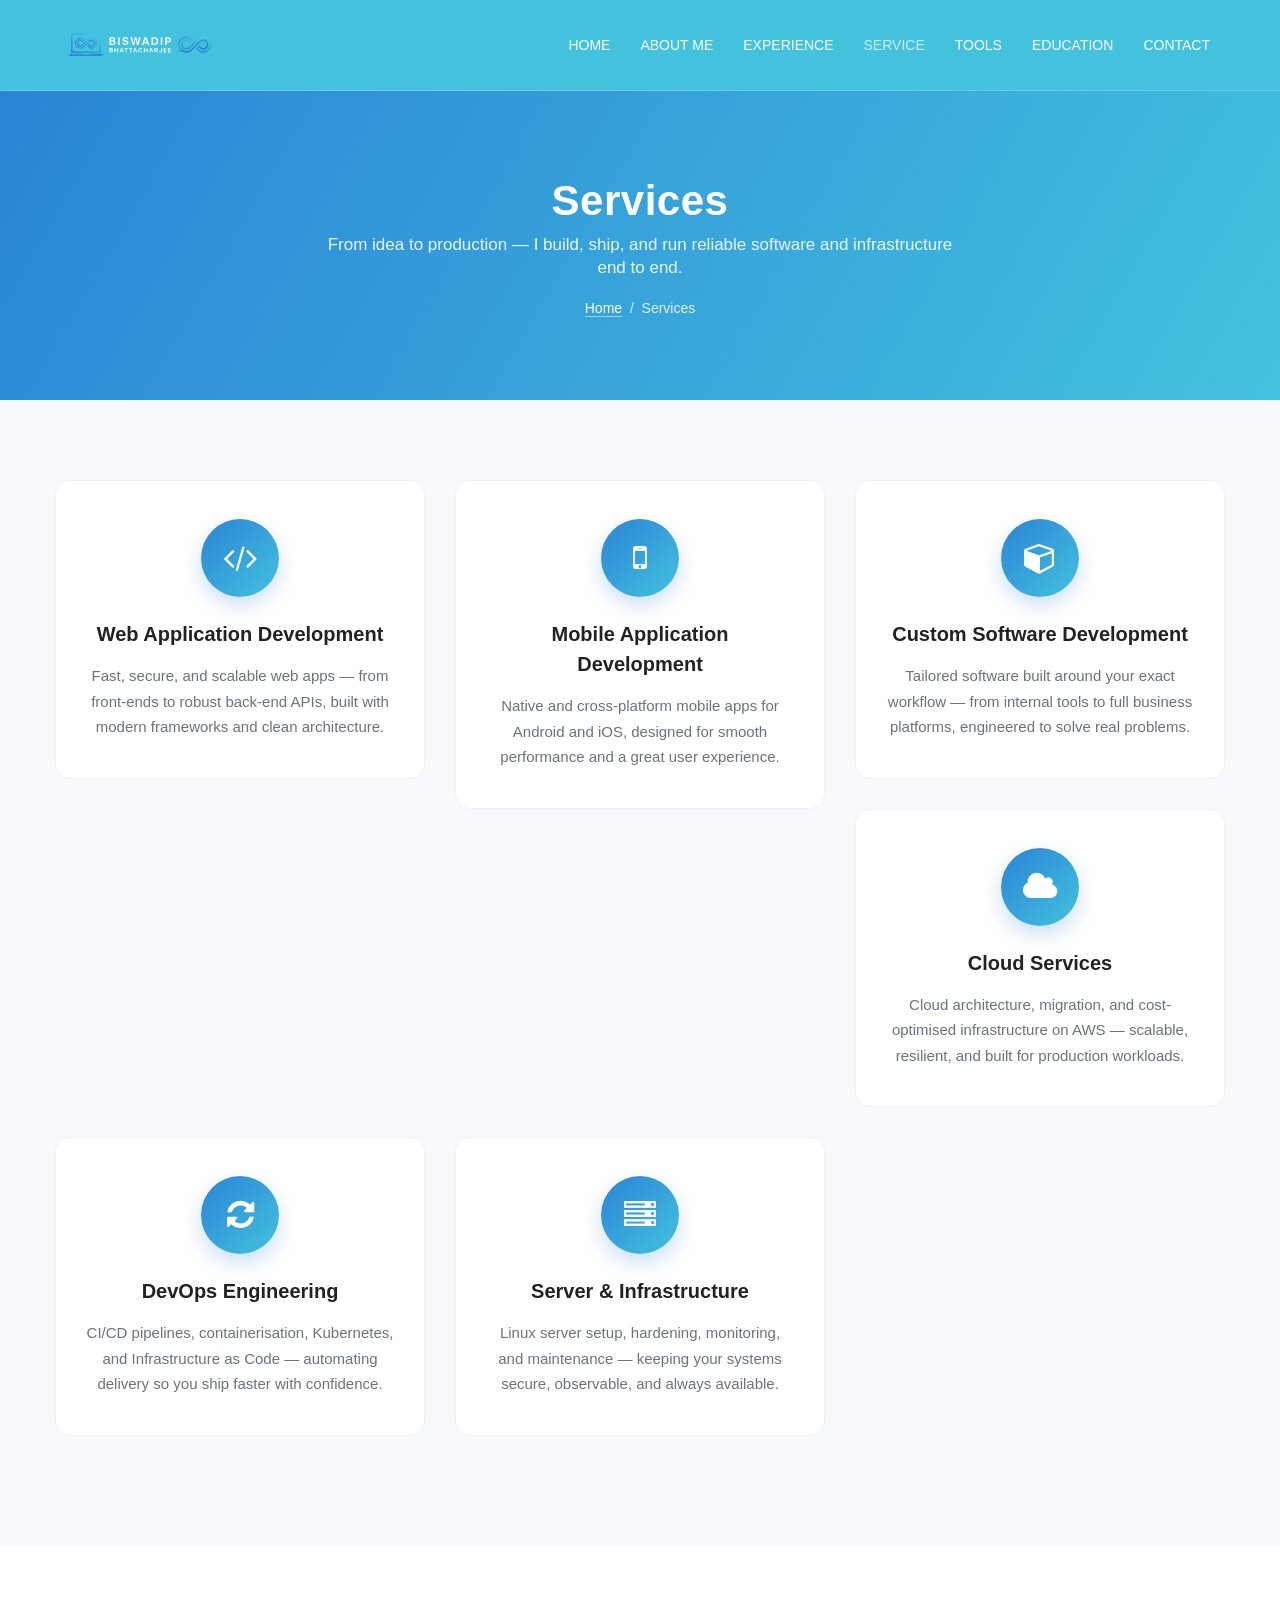
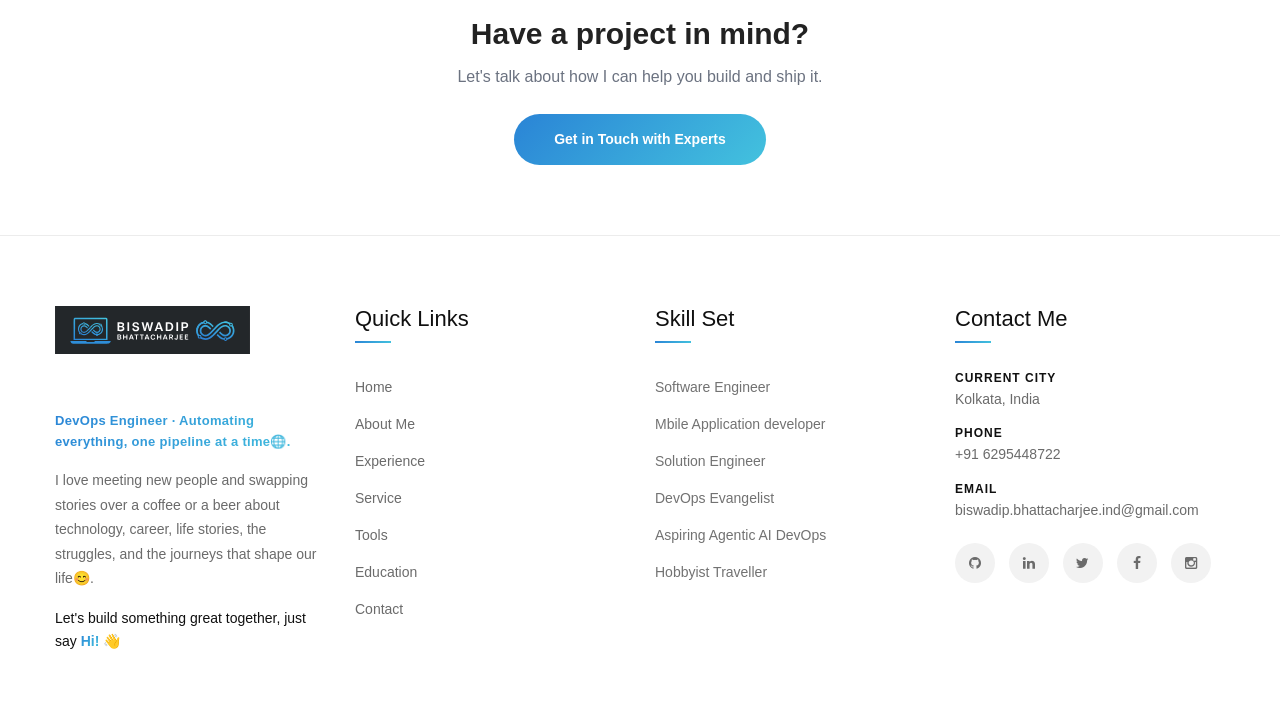
==== frontend/services.html @ aceb3fd9 "Restructure into monorepo: move site into frontend/" ====
<!DOCTYPE html>
<html lang="en">

<head>
    <meta charset="utf-8">
    <meta http-equiv="X-UA-Compatible" content="IE=edge">
    <title>Services | Biswadip Bhattacharjee — DevOps Engineer</title>
    <meta name="keywords" content="Web Development, Mobile App Development, Custom Software, Cloud Services, DevOps, Server Management" />
    <meta name="description" content="Services by Biswadip Bhattacharjee — web & mobile application development, custom software, cloud, DevOps, and server-related services.">
    <meta name="author" content="Biswadip Bhattacharjee">

    <!-- Mobile view -->
    <meta name="viewport" content="width=device-width, initial-scale=1.0">

    <!-- Favicon -->
    <link rel="icon" type="image/png" href="images/favicon/favicon-32x32.png">

    <link rel="stylesheet" type="text/css" href="js/bootstrap/bootstrap.min.css">

    <!-- Template's stylesheets -->
    <link rel="stylesheet" href="js/megamenu/stylesheets/screen.css">
    <link rel="stylesheet" href="js/megamenu/stylesheets/onepage.css">
    <link rel="stylesheet" href="css/theme-default.css" type="text/css">
    <link rel="stylesheet" href="js/loaders/stylesheets/screen.css">
    <link rel="stylesheet" href="css/corporate.css" type="text/css">
    <link rel="stylesheet" href="fonts/font-awesome/css/font-awesome.min.css" type="text/css">
    <link rel="stylesheet" type="text/css" href="fonts/Simple-Line-Icons-Webfont/simple-line-icons.css" media="screen" />
    <link rel="stylesheet" href="fonts/et-line-font/et-line-font.css">
    <link href="js/owl-carousel/owl.carousel.css" rel="stylesheet">
    <link href="js/owl-carousel/owl.theme.css" rel="stylesheet">
    <link href="js/animations/css/animations.min.css" rel="stylesheet" type="text/css" media="all" />
    <!-- Template's stylesheets END -->

    <!-- Style Customizer's stylesheets -->
    <link rel="stylesheet/less" type="text/css" href="less/skin.less">

    <!-- Services page styles -->
    <style>
        .bb-svc-hero {
            background: linear-gradient(120deg, #2A84D6 0%, #43C2DE 100%);
            padding: 90px 0 80px;
            text-align: center;
            color: #fff;
        }
        .bb-svc-hero h1 {
            color: #fff;
            font-weight: 700;
            margin: 0 0 12px;
            font-size: 42px;
            letter-spacing: .5px;
        }
        .bb-svc-hero p {
            color: rgba(255, 255, 255, .9);
            font-size: 17px;
            max-width: 640px;
            margin: 0 auto;
        }
        .bb-svc-breadcrumb {
            margin-top: 18px;
            font-size: 14px;
            color: rgba(255, 255, 255, .85);
        }
        .bb-svc-breadcrumb a {
            color: #fff;
            text-decoration: none;
            border-bottom: 1px solid rgba(255, 255, 255, .5);
        }
        .bb-svc-breadcrumb a:hover { border-bottom-color: #fff; }

        .bb-svc-section { padding: 80px 0; background: #f7f9fc; }

        .bb-svc-card {
            background: #fff;
            border: 1px solid #eef1f6;
            border-radius: 14px;
            padding: 38px 30px;
            height: 100%;
            text-align: center;
            transition: transform .28s ease, box-shadow .28s ease;
            margin-bottom: 30px;
        }
        .bb-svc-card:hover {
            transform: translateY(-8px);
            box-shadow: 0 18px 40px rgba(42, 132, 214, .15);
            border-color: transparent;
        }
        .bb-svc-icon {
            width: 78px;
            height: 78px;
            line-height: 78px;
            margin: 0 auto 22px;
            border-radius: 50%;
            background: linear-gradient(135deg, #2A84D6 0%, #43C2DE 100%);
            color: #fff;
            font-size: 32px;
            box-shadow: 0 8px 20px rgba(42, 132, 214, .25);
        }
        .bb-svc-card h3 {
            font-size: 20px;
            font-weight: 600;
            margin: 0 0 14px;
            color: #222;
        }
        .bb-svc-card p {
            font-size: 15px;
            line-height: 1.7;
            color: #6b7280;
            margin: 0;
        }

        .bb-svc-cta {
            text-align: center;
            padding: 70px 20px;
            background: #fff;
        }
        .bb-svc-cta h2 {
            font-weight: 700;
            font-size: 30px;
            margin: 0 0 14px;
            color: #222;
        }
        .bb-svc-cta p {
            color: #6b7280;
            font-size: 16px;
            margin: 0 0 26px;
        }
        .bb-svc-btn {
            display: inline-block;
            padding: 14px 40px;
            border-radius: 40px;
            background: linear-gradient(135deg, #2A84D6 0%, #43C2DE 100%);
            color: #fff !important;
            font-weight: 600;
            text-decoration: none;
            transition: opacity .25s ease, transform .25s ease;
        }
        .bb-svc-btn:hover { opacity: .92; transform: translateY(-2px); color: #fff; }

        @media (max-width: 767px) {
            .bb-svc-hero { padding: 60px 0 55px; }
            .bb-svc-hero h1 { font-size: 32px; }
            .bb-svc-section { padding: 55px 0; }
        }

        @media (max-width: 767px) {
            .bb-svc-hero { padding: 60px 0 55px; }
            .bb-svc-hero h1 { font-size: 32px; }
            .bb-svc-section { padding: 55px 0; }
        }

        /* Header blends into the hero — keeps white logo & nav text readable */
        .wrapper-boxed .site-wrapper .header-section.style1 {
            background: linear-gradient(120deg, #43C2DE 0%, #43C2DE 100%) !important;
            box-shadow: none !important;
        }
        .header-section.style1 .nav.navbar-nav > li > a {
            color: #fff !important;
        }
        .header-section.style1 .nav.navbar-nav > li > a:hover,
        .header-section.style1 .nav.navbar-nav > li.active > a {
            color: #fff !important;
            opacity: .72;
        }
    </style>
    
</head>

<body>
    <div class="wrapper-boxed">
        <div class="site-wrapper">

            <!-- Header / Nav -->
            <div class="header-section style1 pin-style">
                <div class="container">
                    <div class="mod-menu">
                        <div class="row">
                            <div class="col-sm-2">
                                <a href="index.html" title="" class="logo mar-4">
                                    <img src="images/logo-light-b.svg" alt="">
                                </a>
                            </div>
                            <div class="col-sm-10">
                                <div class="main-nav" id="navbar-example">
                                    <ul class="nav navbar-nav top-nav">
                                        <li class="visible-xs menu-icon">
                                            <a href="javascript:void(0)" class="navbar-toggle collapsed"
                                                data-toggle="collapse" data-target="#menu" aria-expanded="false">
                                                <i aria-hidden="true" class="fa fa-bars"></i>
                                            </a>
                                        </li>
                                    </ul>
                                    <div id="menu" class="collapse">
                                        <ul class="nav navbar-nav">
                                            <li class="mega-menu">
                                                <a href="index.html#section1">Home</a>
                                            </li>
                                            <li>
                                                <a href="index.html#section2">About Me</a>
                                            </li>
                                            <li>
                                                <a href="index.html#section3">Experience</a>
                                            </li>
                                            <li class="active">
                                                <a href="services.html">Service</a>
                                            </li>
                                            <li>
                                                <a href="index.html#section4">Tools</a>
                                            </li>
                                            <li>
                                                <a href="index.html#section5">Education</a>
                                            </li>
                                            <li class="right">
                                                <a href="index.html#section6">Contact</a>
                                            </li>
                                        </ul>
                                    </div>
                                </div>
                            </div>
                        </div>
                    </div>
                </div>
            </div>
            <!--end menu-->

            <!-- Hero -->
            <div class="bb-svc-hero">
                <div class="container">
                    <h1>Services</h1>
                    <p>From idea to production — I build, ship, and run reliable software and infrastructure end to end.</p>
                    <div class="bb-svc-breadcrumb">
                        <a href="index.html#section1">Home</a> &nbsp;/&nbsp; Services
                    </div>
                </div>
            </div>

            <!-- Services grid -->
            <div class="bb-svc-section">
                <div class="container">
                    <div class="row">

                        <div class="col-md-4 col-sm-6">
                            <div class="bb-svc-card">
                                <div class="bb-svc-icon"><i class="fa fa-code"></i></div>
                                <h3>Web Application Development</h3>
                                <p>Fast, secure, and scalable web apps — from front-ends to robust back-end APIs, built with modern frameworks and clean architecture.</p>
                            </div>
                        </div>

                        <div class="col-md-4 col-sm-6">
                            <div class="bb-svc-card">
                                <div class="bb-svc-icon"><i class="fa fa-mobile"></i></div>
                                <h3>Mobile Application Development</h3>
                                <p>Native and cross-platform mobile apps for Android and iOS, designed for smooth performance and a great user experience.</p>
                            </div>
                        </div>

                        <div class="col-md-4 col-sm-6">
                            <div class="bb-svc-card">
                                <div class="bb-svc-icon"><i class="fa fa-cube"></i></div>
                                <h3>Custom Software Development</h3>
                                <p>Tailored software built around your exact workflow — from internal tools to full business platforms, engineered to solve real problems.</p>
                            </div>
                        </div>

                        <div class="col-md-4 col-sm-6">
                            <div class="bb-svc-card">
                                <div class="bb-svc-icon"><i class="fa fa-cloud"></i></div>
                                <h3>Cloud Services</h3>
                                <p>Cloud architecture, migration, and cost-optimised infrastructure on AWS — scalable, resilient, and built for production workloads.</p>
                            </div>
                        </div>

                        <div class="col-md-4 col-sm-6">
                            <div class="bb-svc-card">
                                <div class="bb-svc-icon"><i class="fa fa-refresh"></i></div>
                                <h3>DevOps Engineering</h3>
                                <p>CI/CD pipelines, containerisation, Kubernetes, and Infrastructure as Code — automating delivery so you ship faster with confidence.</p>
                            </div>
                        </div>

                        <div class="col-md-4 col-sm-6">
                            <div class="bb-svc-card">
                                <div class="bb-svc-icon"><i class="fa fa-server"></i></div>
                                <h3>Server & Infrastructure</h3>
                                <p>Linux server setup, hardening, monitoring, and maintenance — keeping your systems secure, observable, and always available.</p>
                            </div>
                        </div>

                    </div>
                </div>
            </div>

            <!-- CTA -->
            <div class="bb-svc-cta">
                <div class="container">
                    <h2>Have a project in mind?</h2>
                    <p>Let's talk about how I can help you build and ship it.</p>
                    <a href="index.html#section6" class="bb-svc-btn">Get in Touch with Experts</a>
                </div>
            </div>

            <!-- Footer start -->
            <div class="sec-padding-4 bb-footer">
                <div class="container">
                    <div class="row">
                        <div class="col-md-3 col-sm-6 clearfix margin-bottom">
                            <div class="fo-map bb-brand">
                                <div class="footer-logo"><a href="index.html#section1"><img src="images/logo-dark-b.svg"
                                            alt="Biswadip Bhattacharjee" /></a></div>
                                <p class="bb-brand-tag">DevOps Engineer · Automating everything, one pipeline at a time🌐.</p>
                                <p class="bb-brand-about">I love meeting new people and swapping stories over a coffee or a beer about technology, career, life stories, the struggles, and the journeys that shape our life😊.</p>
                                <p class="bb-brand-cta">Let's build something great together, just say <a href="index.html#section6">Hi!</a> 👋</p>
                            </div>
                        </div>

                        <div class="col-md-3 col-sm-6 clearfix margin-bottom">
                            <h4 class="less-mar3 font-weight-5 bb-footer-title">Quick Links</h4>
                            <ul class="footer-quick-links-5 bb-footer-links">
                                <li><a href="index.html#section1">Home</a></li>
                                <li><a href="index.html#section2">About Me</a></li>
                                <li><a href="index.html#section3">Experience</a></li>
                                <li><a href="services.html">Service</a></li>
                                <li><a href="index.html#section4">Tools</a></li>
                                <li><a href="index.html#section5">Education</a></li>
                                <li><a href="index.html#section6">Contact</a></li>
                            </ul>
                        </div>

                        <div class="col-md-3 col-sm-6 clearfix margin-bottom">
                            <h4 class="less-mar3 font-weight-5 bb-footer-title">Skill Set</h4>
                            <ul class="footer-quick-links-5 bb-footer-links">
                                <li>Software Engineer</li>
                                <li>Mbile Application developer</li>
                                <li>Solution Engineer</li>
                                <li>DevOps Evangelist</li>
                                <li>Aspiring Agentic AI DevOps</li>
                                <li>Hobbyist Traveller</li>
                            </ul>
                        </div>

                        <div class="col-md-3 col-sm-6 clearfix margin-bottom">
                            <h4 class="less-mar3 font-weight-5 bb-footer-title">Contact Me</h4>
                            <address class="bb-footer-contact">
                                <span class="bb-label">Current City</span>
                                Kolkata, India

                                <span class="bb-label">Phone</span>
                                <a href="tel:+916295448722">+91 6295448722</a>

                                <span class="bb-label">Email</span>
                                <a href="mailto:biswadip.bhattacharjee.ind@gmail.com">biswadip.bhattacharjee.ind@gmail.com</a>
                            </address>
                            <ul class="bb-footer-social">
                                <li><a href="https://github.com/biswadip98" target="_blank" rel="noopener" aria-label="GitHub"><i class="fa fa-github"></i></a></li>
                                <li><a href="https://www.linkedin.com/in/biswadip-bhattacharjee/" target="_blank" rel="noopener" aria-label="LinkedIn"><i class="fa fa-linkedin"></i></a></li>
                                <li><a href="https://x.com/BiswadipBhattacha7" target="_blank" rel="noopener" aria-label="Twitter / X"><i class="fa fa-twitter"></i></a></li>
                                <li><a href="https://facebook.com" target="_blank" rel="noopener" aria-label="Facebook"><i class="fa fa-facebook"></i></a></li>
                                <li><a href="https://instagram.com" target="_blank" rel="noopener" aria-label="Instagram"><i class="fa fa-instagram"></i></a></li>
                            </ul>
                        </div>

                    </div>
                </div>
            </div>
            <div class="clearfix"></div>
            <!-- end footer -->

        </div>
    </div>

    <!-- ===== PASTE YOUR SCRIPTS HERE (see Task 10) ===== -->

     <!-- Scripts -->
    <script src="js/jquery/jquery.js"></script>
    <script src="js/bootstrap/bootstrap.min.js"></script>

    <!-- Template scripts -->
    <script src="js/megamenu/js/main.js"></script>
    <script src="js/megamenu/js/onepage.js"></script>
    <script src="js/owl-carousel/owl.carousel.js"></script>
    <script src="js/owl-carousel/custom.js"></script>
    <script src="js/template-custom/js/template-custom.js"></script>

    <!-- Animations -->
    <script type="text/javascript" src="js/animations/js/animations.min.js"></script>
    <script type="text/javascript" src="js/animations/js/appear.min.js"></script>

    <!-- Hide loader if present -->
    <script>
        $(window).load(function () {
            setTimeout(function () {
                $('.loader-live').fadeOut();
            }, 1000);
        })
    </script>

    <script src="js/functions/functions.js"></script>

</body>

</html>
---- frontend/js/megamenu/stylesheets/screen.css ----
/* line 1, ../sass/screen.scss */
*:focus,
button:focus,
input:focus,
*,
input,
button,
*:active,
input:active,
button:active,
.bootstrap-select .btn:focus,
option {
  outline: none !important;
  outline: 0px !important;
}

/* line 5, ../sass/screen.scss */
.banner-section {
  background: #000;
  height: 1500px;
  font-size: 14px;
}

/* line 14, ../sass/screen.scss */
.header-section {
  font-family: 'Open Sans', sans-serif;
  background-color: #020203;
  padding-top: 5px;
}

/* line 22, ../sass/screen.scss */
.header-section img {
  max-width: 100%;
}

/* line 25, ../sass/screen.scss */
.header-section .container {
  max-width: 1200px;
  width: auto;
}

/* =========== menu logo margins ============ */

/* line 29, ../sass/screen.scss */
.header-section .logo {
  display: inline-block;
  margin-top: 18px;
}

.header-section .logo.bg-prim {
  background-color: #a277ff;
  margin: 0px;
  padding: 23px 80px;

}

.header-section .logo.bg-dark {
  background-color: #000;
  margin: 0px;
  padding: 23px 80px;

}


.header-section .logo.top-mar-1 {
  margin-top: 22px;
}

.header-section .logo.style-2 {
  margin-top: 18px;
}

.header-section .logo.mar-1 {
  margin-top: 10px;
}

.header-section .logo.mar-2 {
  margin-top: 15px;
}

.header-section .logo.mar-3 {
  margin-top: 20px;
}

.header-section .logo.mar-4 {
  margin-top: 23px;
}

.header-section .logo.mar-5 {
  margin-top: 25px;
}

.header-section .logo.mar-6 {
  margin-top: 27px;
}

.header-section .logo.mar-7 {
  margin-top: 30px;
}

.header-section .logo.im-mar {
  margin-top: 18px;
  margin-bottom: 20px;
}

.header-section .logo.no-mar {
  margin-top: 0;
}

.header-section .logo.bor-right {
  padding: 24px 20px;
  margin-top: 0;
  border-right: 1px solid rgba(255, 255, 255, 0.2);
}

.header-section .logo.bor-left {
  border-left: 1px solid rgba(255, 255, 255, 0.2);
}


/* line 33, ../sass/screen.scss */
.header-section .row {
  position: static;
}

/* line 35, ../sass/screen.scss */
.header-section .row>* {
  position: static;
}

/* line 39, ../sass/screen.scss */
.header-section .mod-menu {
  position: relative;
  z-index: 999;
}

/* line 43, ../sass/screen.scss */
.header-section ul {
  list-style: none;
  padding: 0px;
  margin: 0 0 0 10px;
}

.header-section ul.no-left-mar {
  margin: 0 0 0 0;
}

/* line 47, ../sass/screen.scss */
.header-section ul li {
  text-transform: uppercase;
  position: relative;
}

/* line 49, ../sass/screen.scss */
.header-section ul li a {
  color: #fff;
  background: none !important;
  padding: 30px 15px;
  text-decoration: none !important;
}

.header-section ul li a.icon-center {
  text-align: center;
}

.header-section ul li a.m-link {
  color: #8a8a8a;
}

.header-section.style3 ul li a {
  color: #fff;
  background: none !important;
  padding: 30px 15px;
  text-decoration: none !important;
}

.header-section.white ul li a {
  color: #101010;
}

.header-section.dark-dropdowns ul li a {
  color: #727272;
}

.header-section.dark-dropdowns.mlinks-dark ul li a {
  color: #101010;
}

/* line 56, ../sass/screen.scss */
.header-section ul li.active>a {
  color: #a277ff;
}

/* line 60, ../sass/screen.scss */
.header-section ul li .number {
  font-size: 0.71429em;
  background: #a277ff;
  width: 17px;
  height: 17px;
  line-height: 17px;
  text-align: center;
  color: #fff;
  position: absolute;
  right: -4px;
  top: 19px;
  border-radius: 100%;
}

.header-section ul li .number.mar2 {
  top: 37px;
}

/* line 74, ../sass/screen.scss */
.header-section ul li ul {
  position: absolute;
  top: 100%;
  left: -20%;
  margin-left: -115px;
  background: #fff;
  width: 230px;
  -webkit-transition: all .2s;
  transition: all .2s;
}

/* line 85, ../sass/screen.scss */
.header-section ul li ul li {
  border-bottom: 1px solid #e6e6e6;
  overflow: hidden;
}

.header-section.style3 ul li ul li {
  border-bottom: 1px solid rgba(255, 255, 255, 0.1);
  overflow: hidden;
}

.header-section.style1 ul li ul li {
  border-bottom: 1px solid #f0f0f0;
}


/* line 87, ../sass/screen.scss */
.header-section ul li ul li a {
  color: #242424;
  padding: 12px 23px;
  display: block;
  text-transform: none;
}

.header-section.style1 ul li ul li a {
  padding: 12px 23px;
}

.header-section.style1 ul li.align-left ul li a {
  text-align: left;

}

.header-section.style4 ul li.align-left ul li a {
  text-align: left;

}

.header-section.style4 ul li ul li a {
  padding: 12px 23px;
}

.header-section ul li ul li a:hover {
  margin-left: 8px;
}

/* line 95, ../sass/screen.scss */
.header-section ul li ul li ul {
  left: 100%;
  right: auto;
  top: 0px;
  margin-left: 0px;
  width: 0px;
  overflow: hidden;
  display: block;
}

.header-section ul li ul.dm-align-2 {
  left: 120px;
}

/* line 103, ../sass/screen.scss */
.header-section ul li ul li ul li {
  width: 230px;
}

/* line 120, ../sass/screen.scss */
.header-section ul li.right ul li ul {
  left: auto;
  right: 100%;
}

/* line 134, ../sass/screen.scss */
.header-section ul li.mega-menu {
  position: static;
}

/* line 136, ../sass/screen.scss */
.header-section ul li.mega-menu>ul {
  width: 100%;
  left: 0px;
  float: none;
  margin-left: 0px;
  max-height: 0px;
  display: block;
  overflow: hidden;
  -webkit-transition: all .2s;
  transition: all .2s;
  -webkit-transition-delay: .2s;
  transition-delay: .2s;
}

/* line 149, ../sass/screen.scss */
.header-section ul li.mega-menu>ul>li {
  padding: 30px 0;
  float: left;
  border: none;
  width: 25%;
}

.header-section ul li.mega-menu.align-left>ul>li {
  text-align: left;
}

.header-section ul li.mega-menu.five-col>ul>li {
  padding: 30px 0;
  float: left;
  border: none;
  width: 20%;
}

.header-section ul li.mega-menu.six-col>ul>li {
  padding: 30px 0;
  float: left;
  border: none;
  width: 16%;
}

/* line 154, ../sass/screen.scss */
.header-section ul li.mega-menu>ul>li>a {
  text-transform: uppercase;
  padding-bottom: 10px;
  font-weight: 600;
}

/* line 160, ../sass/screen.scss */
.header-section ul li.mega-menu>ul>li ul {
  width: 100%;
  position: relative;
  right: auto;
  top: auto;
  left: auto;
}

/* line 166, ../sass/screen.scss */
.header-section ul li.mega-menu>ul>li ul li {
  border: none;
}

/* line 168, ../sass/screen.scss */
.header-section ul li.mega-menu>ul>li ul li a {
  padding-top: 8px;
  padding-bottom: 8px;
}

.header-section ul li.mega-menu>ul>li ul li a:hover {
  color: #a277ff;
  margin-left: 8px;
  transition: all 0.2s ease-out 0s;
}

.header-section.primary-dropdowns ul li.mega-menu>ul>li ul li a:hover {
  color: #101010;
  margin-left: 8px;
  transition: all 0.2s ease-out 0s;
}

/* line 183, ../sass/screen.scss */
.header-section ul li.search-parent {
  position: static;
}

/* line 192, ../sass/screen.scss */
.header-section ul li.search-parent .search-box {
  background: #fff;
  -webkit-transition: all .4s;
  transition: all .4s;
  -webkit-transition-delay: .3s;
  transition-delay: .3s;
  position: absolute;
  top: 100%;
  left: 0px;
  width: 100%;
  max-height: 0px;
  overflow: hidden;
}

/* line 201, ../sass/screen.scss */
.header-section ul li.search-parent .search-box .content {
  padding: 30px 95px 30px 30px;
}

/* line 207, ../sass/screen.scss */
.header-section ul li.search-parent .search-box .form-control {
  height: auto;
  border: 1px solid #e6e6e6;
  border-radius: 0px;
  box-shadow: none;
  padding-right: 45px;
  padding-bottom: 10px;
  padding-top: 10px;
}

/* line 215, ../sass/screen.scss */
.header-section ul li.search-parent .search-box .form-control input {
  background: none;
  border: none;
  width: 100%;
  font-size: 1.42857em;
  color: #727272;
}

/* line 222, ../sass/screen.scss */
.header-section ul li.search-parent .search-box .form-control .search-btn {
  font-size: 1.42857em;
  position: absolute;
  right: 96px;
  top: 11px;
  color: #070607;
}

.header-section.dark-dropdowns ul li.search-parent .search-box .form-control .search-btn {
  color: #fff;
}

.header-section ul li.search-parent .search-box .form-control .search-btn.mar-1 {
  top: -11px;
}

.header-section ul li.search-parent .search-box .form-control .search-btn.mar-2 {
  top: 6px;
}

/* line 230, ../sass/screen.scss */
.header-section ul li.search-parent .search-box .close-btn {
  position: absolute;
  top: 6px;
  right: 20px;
  color: #070607;
  font-size: 1.85714em;
  opacity: .5;
}

.header-section ul li.search-parent .search-box .close-btn.mar-1 {
  top: -8px;
}

/* line 248, ../sass/screen.scss */
.header-section ul li.cart-parent .cart-box {
  background: #fff;
  width: 370px;
  position: absolute;
  top: 100%;
  right: -47%;
  -webkit-transition: all .2s;
  transition: all .2s;
  -webkit-transition-delay: .2s;
  transition-delay: .2s;
  max-height: 0px;
  overflow: hidden;
}

/* line 258, ../sass/screen.scss */
.header-section ul li.cart-parent .cart-box .content {
  padding: 30px;
}

/* line 263, ../sass/screen.scss */
.header-section ul li.cart-parent .cart-box span {
  color: #a277ff;
}

/* line 266, ../sass/screen.scss */
.header-section ul li.cart-parent .cart-box ul {
  display: block;
  position: relative;
  left: 0px;
  margin: 0px;
  width: 100%;
  border-top: 1px solid #ededed;
  margin-top: 25px;
  max-height: none !important;
  opacity: 1 !important;
}


/* line 277, ../sass/screen.scss */
.header-section ul li.cart-parent .cart-box ul li {
  position: relative;
  padding: 30px 30px 30px 100px;
  min-height: 141px;
  font-size: 1.21429em;
}

/* line 282, ../sass/screen.scss */
.header-section ul li.cart-parent .cart-box ul li .close-btn {
  position: absolute;
  top: 50%;
  margin-top: -15px;
  padding: 0px;
  right: 10px;
  font-size: 1.05882em;
  color: #070707;
  opacity: .4;
  font-weight: 300;
}

/* line 293, ../sass/screen.scss */
.header-section ul li.cart-parent .cart-box ul li span {
  display: block;
  font-size: 1.05882em;
  padding-top: 10px;
}

/* line 298, ../sass/screen.scss */
.header-section ul li.cart-parent .cart-box ul li img {
  position: absolute;
  top: 30px;
  left: 0px;
}

/* line 305, ../sass/screen.scss */
.header-section ul li.cart-parent .cart-box .row {
  margin-left: -5px;
  margin-right: -5px;
}

/* line 308, ../sass/screen.scss */
.header-section ul li.cart-parent .cart-box .row>* {
  padding-left: 5px;
  padding-right: 5px;
}

/* line 313, ../sass/screen.scss */
.header-section ul li.cart-parent .cart-box .btn {
  margin-top: 30px;
  border-radius: 0px;
  background: #070607 !important;
  padding: 15px;
  color: #a1a1a1;
  font-size: 14px;
  border: none;
}

/* line 324, ../sass/screen.scss */
.header-section ul li.cart-parent .cart-box .btn.btn-primary {
  background: #a277ff !important;
  color: #fff;
}

/* line 335, ../sass/screen.scss */
.header-section #menu {
  float: right;
}

/* line 339, ../sass/screen.scss */
.header-section .main-nav .nav {
  float: none;
}

.header-section .main-nav.border {
  border-bottom: 1px solid #f1f1f1;
  border-top: 1px solid #f1f1f1;
}

/* line 341, ../sass/screen.scss */
.header-section .main-nav .nav.top-nav {
  float: right;
}

/* line 343, ../sass/screen.scss */
.header-section .main-nav .nav.top-nav>li {
  float: left;
}

/* =========== menu style 1 ============ */

.header-section.style1 {
  position: relative;
  background-color: transparent;
  border-bottom: 1px solid rgba(255, 255, 255, 0.2);
}

.header-section.style1.noborder {
  border-bottom: none;
}

.header-section.style1.bor-top {
  position: relative;
  border-top: 1px solid rgba(255, 255, 255, 0.2);
  padding: 0;
}

.header-section.style1 .container.cs-boder {
  border-top: 1px solid #1f1f1f;
  border-bottom: 1px solid #1f1f1f;
}

.header-section.style1 ul li a {
  padding: 35px 15px;
}

.header-section.style1 ul li a.dark {
  color: #101010;
}

.header-section.style1 ul li a.padd-more {
  padding: 25px 20px;
  border-right: 1px solid #f0f0f0;
}

.header-section.style1 ul li.search-parent .search-box .close-btn.mar-1 {
  top: 8px;
}

.header-section.style1 ul li.search-parent .search-box .form-control .search-btn.mar-1 {
  top: 5px;
}

.btn-top-1 {
  position: relative;
  color: #fff;
  float: right;
  right: -343px;
  top: -25px;
  margin-top: 17px;
  padding: 10px 35px;
  border-radius: 30px;
  z-index: 5;
  background-color: #a277ff;
  transition: all 0.3s ease-out 0s;
}

.btn-top-1:hover {
  color: #fff;
  background-color: #101010;
}

.btn-top-2 {
  position: relative;
  color: #fff;
  float: right;
  right: 0px;
  top: -25px;
  margin-top: 17px;
  padding: 10px 35px;
  border-radius: 30px;
  z-index: 5;
  background-color: #a277ff;
  transition: all 0.3s ease-out 0s;
}

.btn-top-2:hover {
  color: #fff;
  background-color: #101010;
}

/* =========== menu style 1 ============ */

.header-section.dark-dropdowns.style1 ul li ul li a {
  color: #727272;
}

.header-section.dark-dropdowns.style1 ul li.mega-menu>ul>li ul li a:hover {
  color: #a277ff;
}

.header-section.style2 {
  height: 92px;
}

.header-section.style2 ul li a {
  padding: 30px 15px;
}

.header-section.style2 ul li ul li a {
  padding: 12px 23px;
}

.header-section.style2 ul li ul li {
  border-bottom: 1px solid #f1f1f1;
}

.header-section.style2.white-bg {
  background-color: #fff;
}

.header-section.style2.boder-b {
  border-bottom: 1px solid #f1f1f1;
}

.header-section.style2 ul li a {
  color: #101010;
}

.header-section.dark-dropdowns.style2 ul li.mega-menu>ul>li ul li a {
  color: #727272;
}

.header-section.dark-dropdowns.style2 ul li ul li a {
  color: #fff;
}

.header-section.dark-dropdowns.style2 ul li.mega-menu>ul>li ul li a:hover {
  color: #a277ff;
}

.header-section.dark-dropdowns.style2 ul li.mega-menu>ul>li ul li.active a {
  color: #a277ff;
}

.header-section.dark-dropdowns.style2 ul li:hover>a,
.header-section.dark-dropdowns.style2 ul li.active>a {
  color: #a277ff;
}

.header-section.dark-dropdowns.style2 ul li ul li a {
  color: #727272;
}

.header-section.dark-dropdowns.style2 ul li:hover>a {
  color: #a277ff;
}

.header-section.dark-dropdowns.style2 ul li.active>a .active-strip {
  background-color: #a277ff;
}

.active-strip {
  width: 100%;
  height: 3px;
  float: left;
  margin-top: 8px;
  background-color: transparent;
}

/* =========== menu style 3 ============ */
/* line 19, ../sass/screen.scss */
.header-section.style3 {
  background: #fff;
}

/* =========== menu style 4 ============ */
.header-section.style4 ul li a {
  color: #fff;
  background: none !important;
  padding: 35px 15px;
  text-decoration: none !important;
}

.header-section.style4.less-padd ul li a {
  padding: 30px 15px;
}

.header-section.white {
  background-color: #fff;
}

.header-section.light {
  background-color: #f5f5f5;
}

/* =========== dark color dropdowns with style4 ============ */
/*.header-section.dark-dropdowns.style4 ul li a {
  color: #727272;
}*/

.header-section.dark-dropdowns.style4 ul li ul li a {
  color: #727272;
}

.header-section.dark-dropdowns.style4 ul li ul {
  background-color: #101010;
}

.header-section.dark-dropdowns.style4 ul li.mega-menu>ul>li ul li a:hover {
  color: #a277ff;
}

.header-section.style4 ul li.mega-menu>ul>li ul li a:hover {
  color: #101010;
  margin-left: 8px;
  transition: all 0.2s ease-out 0s;
}

.header-section.dark-dropdowns.style4 ul li.search-parent .search-box .form-control .search-btn {
  color: #fff;
}

.header-section.dark-dropdowns.style4 ul li.search-parent .search-box .close-btn {
  color: #727272;
}

.header-section.dark-dropdowns.style4 ul li.search-parent .search-box .form-control {
  background-color: #101010;
  border: 1px solid rgba(255, 255, 255, 0.1);
}

.header-section.dark-dropdowns.style4 ul li.cart-parent .cart-box ul {
  border-top: 1px solid rgba(255, 255, 255, 0.1);
}

.header-section.dark-dropdowns.style4 ul li.cart-parent .cart-box ul li .close-btn {
  color: #727272;
}

/* =========== dark color dropdowns ============ */
.header-section.dark-dropdowns ul li.search-parent .search-box {
  background: #101010;
  -webkit-transition: all .4s;
  transition: all .4s;
  -webkit-transition-delay: .3s;
  transition-delay: .3s;
  position: absolute;
  top: 100%;
  left: 0px;
  width: 100%;
  max-height: 0px;
  overflow: hidden;
}

.header-section.dark-dropdowns ul li.search-parent .search-box {
  background: #101010;
  -webkit-transition: all .4s;
  transition: all .4s;
  -webkit-transition-delay: .3s;
  transition-delay: .3s;
  position: absolute;
  top: 100%;
  left: 0px;
  width: 100%;
  max-height: 0px;
  overflow: hidden;
}

.header-section.dark-dropdowns ul li.search-parent .search-box .close-btn {
  color: #727272;
}

.header-section.dark-dropdowns ul li.cart-parent .cart-box {
  background: #101010;
}

.header-section.dark-dropdowns.style4 ul li.cart-parent .cart-box {
  background: #101010;
}

.header-section.dark-dropdowns ul li.cart-parent .cart-box ul li .close-btn {
  color: #727272;
}

.header-section.dark-dropdowns ul li.search-parent .search-box .form-control {
  background-color: #101010;
  border: 1px solid rgba(255, 255, 255, 0.1);
}

.header-section.dark-dropdowns ul li.cart-parent .cart-box ul {
  border-top: 1px solid rgba(255, 255, 255, 0.1);
}

.header-section.dark-dropdowns ul li ul {
  background-color: #101010;
}

@media only screen and (min-width: 1001px) {

  /* line 352, ../sass/screen.scss */
  .header-section {
    top: 0px;
    left: 0px;
    width: 100%;
    z-index: 999;
    padding-top: 0px;
    padding-bottom: 0px;
  }

  /* line 359, ../sass/screen.scss */
  .header-section.absotule {
    position: absolute;
  }

  /* =================== pin style ==================== */

  /* line 364, ../sass/screen.scss */
  .header-section.pin-style.pin-start {
    position: fixed;
  }

  /* line 371, ../sass/screen.scss */
  .header-section.pin-style.pin {
    background: rgba(2, 2, 3, 0.8);
    -webkit-transition: all .6s;
    transition: all .6s;
  }

  .header-section.white.pin-style.pin {
    background: #fff;
  }

  /* line 390, ../sass/screen.scss */
  .header-section.pin-style.before {
    -webkit-transition: all .6s;
    transition: all .6s;
  }

  /* line 394, ../sass/screen.scss */
  .header-section.pin-style .mod-menu {
    border: none !important;
  }

  /* line 598, ../sass/screen.scss */
  .header-section ul li:hover>a,
  .header-section ul li.active>a {
    color: #a277ff;
  }

  .header-section ul li ul li {
    border-bottom: 1px solid rgba(255, 255, 255, 0.1);
  }

  .header-section.white ul li ul li {
    border-bottom: 1px solid #f1f1f1;
  }

  /* line 603, ../sass/screen.scss */
  .header-section ul li ul {
    opacity: 0;
    max-height: 0px;
    overflow: hidden;
  }

  /* line 609, ../sass/screen.scss */
  .header-section ul li ul li ul {
    max-height: none;
    opacity: 1;
  }

  /* line 614, ../sass/screen.scss */
  .header-section ul li ul li:hover>ul {
    width: 230px;
  }

  /* line 623, ../sass/screen.scss */
  .header-section ul li:hover>ul {
    opacity: 1;
    max-height: 2000px;
    overflow: visible;
  }

  /* line 627, ../sass/screen.scss */
  .header-section ul li:hover>ul li {
    overflow: visible;
  }

  /* line 629, ../sass/screen.scss */
  .header-section ul li:hover>ul li ul {
    overflow: hidden;
    opacity: 1;
  }

  /* line 637, ../sass/screen.scss */
  .header-section ul li.mega-menu>ul {
    opacity: 0;
  }

  /* line 642, ../sass/screen.scss */
  .header-section ul li.mega-menu:hover>ul {
    opacity: 1;
    max-height: 2000px;
  }

  /* line 648, ../sass/screen.scss */
  .header-section ul li.search-parent {
    position: static;
  }

  .header-section ul li.search-parent a.m-link {
    color: #a277ff;
  }

  .header-section ul li.cart-parent a.m-link {
    color: #a277ff;
  }


  /* line 650, ../sass/screen.scss */
  .header-section ul li.search-parent .search-box {
    opacity: 0;
  }

  /* line 654, ../sass/screen.scss */
  .header-section ul li.search-parent.active .search-box {
    opacity: 1;
    max-height: 2000px;
    -webkit-transition-delay: 0s;
    transition-delay: 0s;
  }

  /* line 663, ../sass/screen.scss */
  .header-section ul li.cart-parent .cart-box {
    opacity: 0;
  }

  /* line 667, ../sass/screen.scss */
  .header-section ul li.cart-parent.active .cart-box {
    opacity: 1;
    max-height: 2000px;
    -webkit-transition-delay: 0s;
    transition-delay: 0s;
  }

  /* line 679, ../sass/screen.scss */
  .header-section ul li.cart-parent .cart-box .btn:hover {
    opacity: .8;
  }




  /* =========== menu style 1 ============ */

  .header-section.pin-style.pin.style1 {
    -webkit-box-shadow: 0px 0px 8px 1px rgba(0, 0, 0, 0.2);
    -moz-box-shadow: 0px 0px 8px 1px rgba(0, 0, 0, 0.2);
    box-shadow: 0px 0px 8px 1px rgba(0, 0, 0, 0.2);

  }

  .header-section.pin-style.pin.style1.no-shadow {
    -webkit-box-shadow: none;
    -moz-box-shadow: none;
    box-shadow: none;

  }

  .header-section.style1.links-dark ul li a {
    color: #101010;
  }

  .header-section.dark-dropdowns.style1 ul li:hover>a,
  .header-section.dark-dropdowns.style1 ul li.active>a {
    color: #a277ff;
  }

  /* =========== menu style 2 ============ */

  /* line 401, ../sass/screen.scss */
  .header-section.style2 .col-sm-2 {
    float: right;
    text-align: right;
  }

  /* line 405, ../sass/screen.scss */
  .header-section.style2 .col-sm-10 {
    float: left;
    text-align: left;
    width: auto;
  }

  /* line 410, ../sass/screen.scss */
  .header-section.style2 .logo {
    display: block;
  }

  .header-section.style2 ul li ul li a span.sub-arrow {
    float: right;
    font-size: 14px;
    color: #fff;
  }

  .header-section.style2 ul li ul li a span.sub-arrow.dark {
    color: #101010;
  }

  .header-section.style2.pin-style.pin {
    background: #fff;
    -webkit-box-shadow: 0px 0px 8px 1px rgba(0, 0, 0, 0.2);
    -moz-box-shadow: 0px 0px 8px 1px rgba(0, 0, 0, 0.2);
    box-shadow: 0px 0px 8px 1px rgba(0, 0, 0, 0.2);
  }

  .header-section.dark-dropdowns.style2 ul li ul li a span.sub-arrow.dark {
    color: #727272;
  }



  /* =========== menu style 3 ============ */

  /* line 415, ../sass/screen.scss */
  .header-section.style3 {
    padding-top: 0px;
    background: #fff;
    border: none;
  }

  .header-section.style3 .container {
    border-top: 1px solid #f1f1f1;
    border-bottom: none;
    margin-bottom: 35px;
  }

  /* line 419, ../sass/screen.scss */
  .header-section.style3.pin {
    background: #fff;
    -webkit-box-shadow: 0px 0px 8px 1px rgba(0, 0, 0, 0.2);
    -moz-box-shadow: 0px 0px 8px 1px rgba(0, 0, 0, 0.2);
    box-shadow: 0px 0px 8px 1px rgba(0, 0, 0, 0.2);
  }

  /* line 422, ../sass/screen.scss */
  .header-section.style3 .logo {
    position: absolute;
    left: 47%;
    margin-left: -65px;
    top: -50px;
    margin-top: 0px;
  }

  /* line 429, ../sass/screen.scss */
  .header-section.style3 ul li.search-parent .search-box {
    background: #101010;
  }

  /* line 431, ../sass/screen.scss */
  .header-section.style3 ul li.search-parent .search-box .form-control {
    background: #282828;
    border: none;
  }

  /* line 434, ../sass/screen.scss */
  .header-section.style3 ul li.search-parent .search-box .form-control .search-btn {
    color: #fff;
  }

  /* line 438, ../sass/screen.scss */
  .header-section.style3 ul li.search-parent .search-box .close-btn {
    color: #fff;
  }

  /* line 442, ../sass/screen.scss */
  .header-section.style3 ul li.cart-parent .cart-box {
    background: #070607;
    color: #fff;
  }

  /* line 444, ../sass/screen.scss */
  .header-section.style3 ul li.cart-parent .cart-box ul {
    border-top: 1px solid #070607;
    background: none;
  }

  /* line 448, ../sass/screen.scss */
  .header-section.style3 ul li.cart-parent .cart-box ul li {
    color: #fff;
  }

  /* line 450, ../sass/screen.scss */
  .header-section.style3 ul li.cart-parent .cart-box ul li .close-btn {
    color: #fff;
  }

  /* line 457, ../sass/screen.scss */
  .header-section.style3 .mod-menu {
    border-top: 1px solid #ececec;
    border-bottom: 1px solid #ececec;
  }

  /* line 464, ../sass/screen.scss */
  .header-section.style3 ul li a {
    color: #101010;
  }

  /* line 469, ../sass/screen.scss */
  .header-section.style3 .col-sm-10 {
    width: 100%;
    float: none;
  }

  /* line 473, ../sass/screen.scss */
  .header-section.style3 .col-sm-2 {
    float: none;
  }

  /* line 476, ../sass/screen.scss */
  .header-section.style3 #menu {
    float: left;
    width: 90%;
  }

  /* line 480, ../sass/screen.scss */
  .header-section.style3 #menu ul:first-child {
    float: left;
  }

  /* line 483, ../sass/screen.scss */
  .header-section.style3 #menu ul:last-child {
    float: right;
  }

  /* line 487, ../sass/screen.scss */
  .header-section.style3 #menu ul li ul {
    background: #101010;
    float: none !important;
  }

  /* line 490, ../sass/screen.scss */
  .header-section.style3 #menu ul li ul li {
    border-color: #282828;
  }

  /* line 491, ../sass/screen.scss */
  .header-section.style3 #menu ul li ul li a {
    color: #727272;
    padding: 12px 23px;
  }

  /* line 497, ../sass/screen.scss */
  .header-section.style3 #menu ul li ul li:hover>a,
  .header-section.style3 #menu ul li ul li.active>a {
    color: #a277ff;
  }

  .header-section.style3 #menu ul li ul li:hover a span.sub-arrow,
  header-section.style3 #menu ul li ul li.active a span.sub-arrow {
    color: #a277ff;
  }


  /* line 507, ../sass/screen.scss */
  .header-section.style3 #menu ul li.mega-menu li ul li a {
    color: #727272;
  }

  /* line 511, ../sass/screen.scss */
  .header-section.style3 #menu ul li.mega-menu li ul li:hover a,
  .header-section.style3 #menu ul li.mega-menu li ul li.active a {
    color: #a277ff;
  }

  .header-section.style3 ul li ul li a span.sub-arrow {
    float: right;
    font-size: 14px;
    color: #fff;
  }

  /* line 376, ../sass/screen.scss */
  .header-section.pin-style.pin.style3 {
    padding: 0px;
  }

  /* line 378, ../sass/screen.scss */
  .header-section.pin-style.pin.style3 .logo {
    top: 0px;
  }


  /* =========== menu style 4 ============ */

  /* line 367, ../sass/screen.scss */
  .header-section.pin-style.style4 {
    border: none;
    margin-top: 50px;
  }

  /* line 367, ../sass/screen.scss */
  .header-section.pin-style.style4 {
    border: none;
    margin-top: 50px;
  }

  /* line 367, ../sass/screen.scss */
  .header-section.pin-style.style4.no-mar {
    margin-top: 0px;
  }

  .header-section.pin-style.style4.fn-mar {
    margin-top: 15px;
  }

  .header-section.pin-style.style4.top-mar-1 {
    margin-top: -50px;
  }

  /* line 382, ../sass/screen.scss */
  .header-section.pin-style.pin.style4 {
    padding-top: 0px;
    background: #fff;
    margin-top: 0px;
    -webkit-box-shadow: 0px 0px 8px 1px rgba(0, 0, 0, 0.1);
    -moz-box-shadow: 0px 0px 8px 1px rgba(0, 0, 0, 0.1);
    box-shadow: 0px 0px 8px 1px rgba(0, 0, 0, 0.1);
  }

  /* line 385, ../sass/screen.scss */
  .header-section.pin-style.pin.style4 .mod-menu {
    background: none;
  }

  /* line 524, ../sass/screen.scss */
  .header-section.style4 {
    background: none;
    padding-top: 0px;
  }

  /* line 527, ../sass/screen.scss */
  .header-section.style4.pin {
    background: rgba(0, 0, 0, 0.5);
  }

  /* line 530, ../sass/screen.scss */
  .header-section.style4 .mod-menu {
    background: #fff;
    padding-left: 20px;
    padding-right: 20px;
  }

  .header-section.style4.no-lmar .mod-menu {
    padding-left: 0;
  }

  /* line 530, ../sass/screen.scss */
  .header-section.style4.no-bg .mod-menu {
    background: none;
    padding-left: 20px;
    padding-right: 20px;
  }

  .header-section.style4 .mod-menu.pad-more {
    padding-left: 30px;
    padding-right: 30px;
  }

  /* line 537, ../sass/screen.scss */
  .header-section.style4 ul li a {
    color: #101010;
  }

  /* line 542, ../sass/screen.scss */
  .header-section.style4 ul li ul {
    background: #a277ff;
  }

  /* line 544, ../sass/screen.scss */
  .header-section.style4 ul li ul li {
    border-color: rgba(255, 255, 255, 0.2);
  }

  .header-section.style4 ul li ul li a {
    color: #fff;
  }

  .header-section.style4 ul li ul li a span.sub-arrow {
    float: right;
    font-size: 14px;
    color: #fff;
  }

  .header-section.style4 ul li ul li a:hover {
    color: #101010;
    margin-left: 8px;
  }

  .header-section.style4 ul li ul li:hover>a,
  .header-section.style4 ul li ul li.active>a {
    color: #101010;
  }

  /* line 551, ../sass/screen.scss */
  .header-section.style4 ul li.search-parent .search-box {
    background: #a277ff;
  }

  /* line 553, ../sass/screen.scss */
  .header-section.style4 ul li.search-parent .search-box .form-control {
    background: #a277ff;
    border: 1px solid #f0be64;
  }

  /* line 555, ../sass/screen.scss */
  .header-section.style4 ul li.search-parent .search-box .form-control input {
    color: #fff;
  }

  /* line 559, ../sass/screen.scss */
  .header-section.style4 ul li.search-parent .search-box .form-control .search-btn {
    color: #fff;
  }

  /* line 563, ../sass/screen.scss */
  .header-section.style4 ul li.search-parent .search-box .close-btn {
    color: #fff;
  }

  /* line 567, ../sass/screen.scss */
  .header-section.style4 ul li.cart-parent .cart-box {
    background: #a277ff;
    color: #fff;
  }

  /* line 569, ../sass/screen.scss */
  .header-section.style4 ul li.cart-parent .cart-box span {
    color: #fff;
  }

  /* line 572, ../sass/screen.scss */
  .header-section.style4 ul li.cart-parent .cart-box ul {
    border-top: 1px solid #f0be64;
    background: none;
  }

  /* line 576, ../sass/screen.scss */
  .header-section.style4 ul li.cart-parent .cart-box ul li {
    color: #fff;
  }

  /* line 578, ../sass/screen.scss */
  .header-section.style4 ul li.cart-parent .cart-box ul li .close-btn {
    color: #fff;
  }

  /* line 584, ../sass/screen.scss */
  .header-section.style4 ul li.cart-parent .cart-box .btn.btn-primary {
    background: #fff !important;
    color: #070607;
  }


  /* =========== menu style 5 ============ */

  .header-section.style5 {
    height: 100px;
  }

  .header-section.style5.dark #menu ul li ul li:hover>a,
  .header-section.style5.dark #menu ul li ul li.active>a {
    color: #a277ff;
  }

  .header-section.style5.dark #menu ul li ul li a {
    color: #727272;
  }

  .header-section.style5.dark #menu ul li ul {
    background: #101010;
    float: none !important;
  }

  .header-section.style5 {
    background: #fff;
  }

  .header-section.style5 .container {
    border-top: 1px solid #f1f1f1;
    border-bottom: 2px solid #101010;
    margin-bottom: 35px;
  }

  .header-section.style5 .container.no-border {
    border-top: 1px solid #f1f1f1;
    border-bottom: none;
    margin-bottom: 35px;
  }

  .header-section.style5 ul li a {
    color: #101010;
    background: none !important;
    padding: 35px 15px;
    text-decoration: none !important;
  }

  .header-section.style5.dark ul li ul li a {
    padding: 12px 23px;
  }

  .header-section.style5.pin-style.pin {
    background: #fff;
    -webkit-transition: all .6s;
    transition: all .6s;
  }

  /* =========== primary color dropdowns ============ */

  .header-section.primary-dropdowns ul li ul {
    background: #a277ff;
  }

  /* line 546, ../sass/screen.scss */
  .header-section.primary-dropdowns ul li ul li a {
    color: #fff;
  }

  .header-section.primary-dropdowns ul li ul li a:hover {
    color: #101010;
    margin-left: 8px;
  }

  .header-section.primary-dropdowns ul li:hover>a,
  .header-section.dark-dropdowns ul li.active>a {
    color: #a277ff;
  }

  .header-section.primary-dropdowns.style4 ul li:hover>a,
  .header-section.dark-dropdowns.style4 ul li.active>a {
    color: #a277ff;
  }

  .header-section.primary-dropdowns ul li ul li a:hover {
    color: #101010;
    margin-left: 8px;
  }

  .header-section.primary-dropdowns ul li.cart-parent .cart-box {
    background: #a277ff;
  }

  .header-section.primary-dropdowns.mcol-title ul li.mega-menu>ul>li a {
    color: #fff;
  }

  .header-section.primary-dropdowns.mcol-title ul li ul li:hover a {
    color: #fff !important;
  }

  /* =========== active style 1 ============ */

  .header-section.act-style-1 ul li.active>a {
    color: #fff !important;
    background-color: #a277ff !important;
  }

  /* =========== dark color dropdowns ============ */
  .header-section.dark-dropdowns ul li:hover>a,
  .header-section.dark-dropdowns ul li.active>a {
    color: #a277ff;
  }

  .header-section.dark-dropdowns ul li ul li {
    border-bottom: 1px solid rgba(255, 255, 255, 0.1);
  }

  .header-section.dark-dropdowns.style4 ul li:hover>a,
  .header-section.dark-dropdowns.style4 ul li.active>a {
    color: #a277ff;
  }

  .header-section.dark-dropdowns.style4 #menu ul li ul li:hover a span.sub-arrow,
  header-section.dark-dropdowns.style4 #menu ul li ul li.active a span.sub-arrow {
    color: #a277ff;
  }

  .header-section.dark-dropdowns.style4 ul li.search-parent .search-box {
    background: #101010;
  }

  .header-section.primary-dropdowns.style4 ul li ul li a:hover {
    color: #fff;
  }

  /* =========== menu center align ============ */


  /* line 620, ../sass/screen.scss */
  .header-section .mod-menu.center-style {
    text-align: center;
  }

  /* line 624, ../sass/screen.scss */
  .header-section .mod-menu.center-style .main-nav>ul>li {
    float: none;
    display: inline-block;
    vertical-align: top;
  }

  /* line 630, ../sass/screen.scss */
  .header-section .mod-menu.center-style .main-nav .nav.top-nav {
    display: inline-block;
    float: none;
    vertical-align: top;
  }

  /* line 637, ../sass/screen.scss */
  .header-section .mod-menu.center-style #menu {
    float: none;
    display: inline-block;
  }

  /* =========== for boxed versions ============ */
  /*if you want to use boxed version please remove below comment for your menu styles*/

  /*  .header-section.pin-style.pin.style4 {
   width:100%;
   padding-top: 0px;
   background: none;
   margin-top:0px;
   margin:auto;

 }
 .header-section.pin-style.pin.style4 .container{
  max-width:1240px;
  background: #fff;
    -webkit-box-shadow: 0px 0px 8px 1px rgba(0, 0,0, 0.2);
   -moz-box-shadow: 0px 0px 8px 1px rgba(0, 0,0, 0.2);
   box-shadow: 0px 0px 8px 1px rgba(0, 0,0, 0.2);
}*/

  /*  .header-section.pin-style.pin.style1 {
   width:100%;
   padding-top: 0px;
   background: none;
   margin-top:0px;
   margin:auto;
    -webkit-box-shadow: none;
   -moz-box-shadow: none;
   box-shadow: none;

 }
 .header-section.pin-style.pin.style1 .container{
  max-width:1240px;
  background: #fff;
    -webkit-box-shadow: none;
   -moz-box-shadow: none;
   box-shadow: none;
}*/

  /*.header-section.pin-style.pin.style2 {
   width:100%;
   padding-top: 0px;
   background: none;
   margin-top:0px;
   margin:auto;

 }
 .header-section.pin-style.pin.style2 .container{
  max-width:1240px;
}*/




}

@media only screen and (max-width: 1000px) {

  /* line 720, ../sass/screen.scss */
  .header-section ul li.cart-parent .cart-box {
    -webkit-transition: all 0s;
    transition: all 0s;
  }

  /* line 724, ../sass/screen.scss */
  .header-section ul li.menu-icon {
    font-size: 1.71429em;
    padding: 19px 0 0 30px;
  }

  /* line 727, ../sass/screen.scss */
  .header-section ul li.menu-icon a {
    margin: 0px;
    border: none;
    padding: 10px;
  }

  /* line 733, ../sass/screen.scss */
  .header-section {
    padding-bottom: 20px;
    border: none;
    left: 0px;
    top: 0px;
    width: 100%;
    z-index: 999;
  }

  /* line 741, ../sass/screen.scss */
  .header-section.pin-start {
    position: absolute;
  }

  /* line 747, ../sass/screen.scss */
  .header-section.off {
    position: fixed;
  }

  /* line 750, ../sass/screen.scss */
  .header-section .logo {
    position: relative;
    z-index: 9999;
  }

  /* line 755, ../sass/screen.scss */
  .header-section .main-nav .nav {
    float: none;
  }

  /* line 757, ../sass/screen.scss */
  .header-section .main-nav .nav.top-nav {
    position: absolute;
    right: 0px;
    top: 0px;
    width: 100%;
    z-index: 2;
    text-align: right;
  }

  /* line 765, ../sass/screen.scss */
  .header-section .main-nav .nav.top-nav li {
    display: inline-block !important;
    vertical-align: top;
    float: none;
  }

  /* line 773, ../sass/screen.scss */
  .header-section .logo {
    padding-left: 10px;
  }

  /* line 776, ../sass/screen.scss */
  .header-section #menu {
    float: none;
    border: none;
    box-shadow: none;
    margin: 0 -15px;
    padding: 35px 0 0;
    z-index: 99;
  }

  /* line 783, ../sass/screen.scss */
  .header-section #menu>ul {
    background: #fff;
    margin: 0px;
  }

  /* line 786, ../sass/screen.scss */
  .header-section #menu>ul li {
    position: relative;
    border-bottom: 1px solid #ececec;
  }

  /* line 787, ../sass/screen.scss */
  .header-section #menu>ul li a {
    color: #242424;
    padding: 15px 25px;
    text-transform: none;
  }

  /* line 793, ../sass/screen.scss */
  .header-section #menu>ul li .arrow {
    width: 40px;
    height: 40px;
    position: absolute;
    top: 5px;
    right: 25px;
    cursor: pointer;
    z-index: 999;
  }

  /* line 802, ../sass/screen.scss */
  .header-section #menu>ul li .arrow:before {
    content: "";
    background: #242424;
    position: absolute;
    top: 17px;
    left: 11px;
    width: 15px;
    height: 3px;
  }

  /* line 811, ../sass/screen.scss */
  .header-section #menu>ul li .arrow:after {
    content: "";
    background: #242424;
    position: absolute;
    top: 10px;
    left: 17px;
    height: 15px;
    width: 3px;
  }

  /* line 824, ../sass/screen.scss */
  .header-section #menu>ul li.hover>a,
  .header-section #menu>ul li.active>a {
    color: #a277ff;
  }

  /* line 831, ../sass/screen.scss */
  .header-section #menu>ul li.hover>.arrow:after {
    display: none;
  }

  /* line 836, ../sass/screen.scss */
  .header-section #menu>ul li.hover>ul {
    display: block;
  }

  /* line 841, ../sass/screen.scss */
  .header-section #menu>ul li ul {
    display: none;
    max-height: none;
    position: relative;
    width: 100%;
    left: auto;
    margin: 0px;
    top: auto;
    border-top: 1px solid #ececec;
  }

  /* line 850, ../sass/screen.scss */
  .header-section #menu>ul li ul li {
    float: none;
    width: 100%;
    padding: 0px;
    border: none;
  }

  /* line 856, ../sass/screen.scss */
  .header-section #menu>ul li ul li a {
    text-transform: none;
    font-weight: 400;
    padding-left: 45px;
  }

  /* line 861, ../sass/screen.scss */
  .header-section #menu>ul li ul li ul {
    right: 0px;
  }

  /* line 863, ../sass/screen.scss */
  .header-section #menu>ul li ul li ul li a {
    padding-left: 65px;
  }

  /* line 876, ../sass/screen.scss */
  .header-section ul li.search-parent.active>a {
    color: #a277ff;
  }

  /* line 879, ../sass/screen.scss */
  .header-section ul li.search-parent.active .search-box {
    max-height: none;
  }

  /* line 885, ../sass/screen.scss */
  .header-section ul li.cart-parent {
    position: static;
  }

  /* line 888, ../sass/screen.scss */
  .header-section ul li.cart-parent.active>a {
    color: #a277ff;
  }

  /* line 891, ../sass/screen.scss */
  .header-section ul li.cart-parent.active .cart-box {
    width: 100%;
    max-height: 2000px;
    -webkit-transition-delay: 0s;
    transition-delay: 0s;
  }

  /* line 897, ../sass/screen.scss */
  .header-section ul li.cart-parent.active .cart-box ul li {
    display: block !important;
    text-align: left;
  }

  /* line 902, ../sass/screen.scss */
  .header-section ul li.cart-parent.active .cart-box .col-xs-8 {
    text-align: left;
  }

  /* =========== menu style 3 ============ */

  /* line 744, ../sass/screen.scss */
  .header-section.style3 {
    padding-bottom: 0px;
  }

  /* line 909, ../sass/screen.scss */
  .header-section.style3 .logo {
    margin-top: 5px;
  }

  /* line 912, ../sass/screen.scss */
  .header-section.style3 .main-nav .nav.top-nav {
    top: 32px;
  }

  /* line 917, ../sass/screen.scss */
  .header-section.style3 ul li a {
    color: #000;
  }

  /* line 922, ../sass/screen.scss */
  .header-section.style3 .main-nav {
    padding-top: 10px;
  }

  /* line 925, ../sass/screen.scss */
  .header-section.style3 #menu {
    background: #101010;
  }

  /* line 927, ../sass/screen.scss */
  .header-section.style3 #menu ul {
    background: none;
  }

  /* line 929, ../sass/screen.scss */
  .header-section.style3 #menu ul li {
    border-color: #262626;
  }

  /* line 931, ../sass/screen.scss */
  .header-section.style3 #menu ul li a {
    color: #ffffff;
  }

  /* line 936, ../sass/screen.scss */
  .header-section.style3 #menu ul li .arrow:before,
  .header-section.style3 #menu ul li .arrow:after {
    background: #fff;
  }

  /* line 942, ../sass/screen.scss */
  .header-section.style3 #menu ul li.active>a,
  .header-section.style3 #menu ul li.hover>a {
    color: #a277ff;
  }

  /* line 946, ../sass/screen.scss */
  .header-section.style3 #menu ul li ul {
    border-color: #262626;
  }

  /* line 949, ../sass/screen.scss */
  .header-section.style3 #menu ul li ul li a {
    color: #727272;
  }

  /* =========== menu style 4 ============ */

  /* line 958, ../sass/screen.scss */
  .header-section.style4 {
    background: #fff;
    padding-bottom: 0px;
  }

  /* line 961, ../sass/screen.scss */
  .header-section.style4 .logo {
    margin-bottom: 20px;
  }

  /* line 966, ../sass/screen.scss */
  .header-section.style4 ul li a {
    color: #050505;
  }

  /* line 971, ../sass/screen.scss */
  .header-section.style4 #menu {
    padding-top: 0px;
    padding-bottom: 0px;
  }

  /* line 974, ../sass/screen.scss */
  .header-section.style4 #menu ul {
    background: #a277ff;
  }

  /* line 976, ../sass/screen.scss */
  .header-section.style4 #menu ul li {
    border-color: #f0be64;
  }

  /* line 979, ../sass/screen.scss */
  .header-section.style4 #menu ul li a {
    color: #fff;
  }

  /* line 984, ../sass/screen.scss */
  .header-section.style4 #menu ul li .arrow:before,
  .header-section.style4 #menu ul li .arrow:after {
    background: #fff;
  }

  /* line 989, ../sass/screen.scss */
  .header-section.style4 #menu ul li ul {
    border-color: #f0be64;
  }

  /* line 991, ../sass/screen.scss */
  .header-section.style4 #menu ul li ul li {
    border-color: #f0be64;
  }

  .header-section.dark-dropdowns.style4 #menu ul {
    background: #101010;
  }

  /* =========== menu style 5 ============ */
  .header-section.style5 #menu>ul {
    background: #fff;
    margin: 78px 0 0 0;
  }



}

@media only screen and (max-width: 360px) {

  /* line 1004, ../sass/screen.scss */
  .header-section .logo {
    width: 85px;
  }

  /* line 1007, ../sass/screen.scss */
  .header-section .main-nav .nav.top-nav {
    top: -7px;
  }

  /* line 1010, ../sass/screen.scss */
  .header-section ul li.menu-icon {
    padding-left: 5px;
  }

  /* line 1013, ../sass/screen.scss */
  .header-section.style3 .main-nav .nav.top-nav {
    top: 7px;
  }
}

@media only screen and (min-width: 1001px) {

  /* line 1018, ../sass/screen.scss */
  #menu {
    display: block;
  }
}

@media only screen and (max-width: 1000px) {

  /* line 1024, ../sass/screen.scss */
  .header-section .col-sm-10,
  .header-section .col-sm-2 {
    width: auto;
    float: none;
  }

  .header-section .col-sm-9 {
    width: 100%;
    float: left;
  }

  /* line 1034, ../sass/screen.scss */
  .nopadding {
    position: static;
  }

  /* line 1038, ../sass/screen.scss */
  .navbar-nav>li {
    float: none;
  }

  .header-section ul li.cart-parent .cart-box {
    right: 0%;
  }

  /*========== menu style 1 =============*/

  .header-section.style1 {
    background-color: #101010;
    border-bottom: none;
  }

  .header-section.style1.white {
    background-color: #fff;
  }

  .header-section.style1.light {
    background-color: #f5f5f5;
  }

  .header-section.dark-dropdowns ul li ul li {
    border-bottom: 1px solid rgba(255, 255, 255, 0.1);
  }

  /*========== menu style 4 =============*/

  .header-section.style4 ul li.search-parent .search-box {
    top: 90px;
  }

  .header-section.style4 ul li.cart-parent .cart-box {
    top: 90px;
  }

  .header-section.style4 #menu>ul li.hover>a,
  .header-section.style4 #menu>ul li.active>a {
    color: #101010;
  }

  /*========== menu style 5 =============*/

  .header-section.style5 {
    height: 80px;
  }

  .header-section.style5 .col-sm-9 {
    width: 100%;
  }

  /*========== menu dark dropdown style =============*/

  .header-section.dark-dropdowns #menu>ul {
    background: #101010;
  }

  .header-section.dark-dropdowns #menu>ul li a {
    color: #727272;
  }

  .header-section.dark-dropdowns #menu>ul li {
    border-bottom: 1px solid rgba(255, 255, 255, 0.1);
  }

  .header-section.dark-dropdowns #menu>ul li .arrow::before {
    background: #fff;
  }

  .header-section.dark-dropdowns #menu>ul li .arrow::after {
    background: #fff;
  }

  .header-section.dark-dropdowns #menu>ul li.hover>a,
  .header-section.dark-dropdowns #menu>ul li.active>a {
    color: #a277ff;
  }

  .header-section.dark-dropdowns #menu>ul li ul {
    border-top: 1px solid rgba(255, 255, 255, 0.1);
  }

  /*========== menu dark dropdown in style4 =============*/

  .header-section.dark-dropdowns.style4 #menu>ul {
    background: #101010;
  }

  .header-section.dark-dropdowns.style4 #menu>ul li a {
    color: #727272;
  }

  .header-section.dark-dropdowns.style4 #menu>ul li {
    border-bottom: 1px solid rgba(255, 255, 255, 0.1);
  }

  .header-section.dark-dropdowns.style4 #menu>ul li .arrow::before {
    background: #fff;
  }

  .header-section.dark-dropdowns.style4 #menu>ul li .arrow::after {
    background: #fff;
  }

  .header-section.dark-dropdowns.style4 #menu>ul li.hover>a,
  .header-section.dark-dropdowns.style4 #menu>ul li.active>a {
    color: #a277ff;
  }

  .header-section.dark-dropdowns.style4 #menu>ul li ul {
    border-top: 1px solid rgba(255, 255, 255, 0.1);
  }

  .header-section.dark-dropdowns.style4 ul li.search-parent .search-box {
    background: #101010;
  }

  /*========== menu primary color dropdown style =============*/

  .header-section.primary-dropdowns #menu>ul {
    background: #a277ff;
  }

  .header-section.primary-dropdowns #menu>ul li a {
    color: #fff;
  }

  .header-section.primary-dropdowns #menu>ul li {
    border-bottom: 1px solid rgba(255, 255, 255, 0.1);
  }

  .header-section.primary-dropdowns #menu>ul li .arrow::before {
    background: #fff;
  }

  .header-section.primary-dropdowns #menu>ul li .arrow::after {
    background: #fff;
  }

  .header-section.primary-dropdowns #menu>ul li.hover>a,
  .header-section.primary-dropdowns #menu>ul li.active>a {
    color: #101010;
  }

  .header-section.primary-dropdowns #menu>ul li ul {
    border-top: 1px solid rgba(255, 255, 255, 0.1);
  }

  .header-section.primary-dropdowns ul li ul {
    background: #a277ff;
  }

  .btn-top-1 {
    right: 0px;
    top: 0px;
    margin: 10px 0;
  }

  .header-section.dark-dropdowns.style2.active-style-1 ul li.active>a {
    border-bottom: none;
  }

  .header-section.dark-dropdowns.style2 #menu {
    padding: 70px 0 0;
  }

  .header-section ul li.search-parent a.m-link {
    color: #a277ff;
  }

  .header-section ul li.cart-parent a.m-link {
    color: #a277ff;
  }

  .btn-top-1 {
    left: 0px;
    text-align: left;
    float: left;
    margin-top: 20px;
  }




}

/* ---------- MAX 1024PX ---------- */
@media screen and (max-width: 1024px) {

  .btn-top-1 {
    right: -176px;
  }


}

/* ---------- MAX 360PX ---------- */
@media screen and (max-width: 768px) {}

/* ---------- MAX 360PX ---------- */
@media screen and (max-width: 640px) {
  .header-section.style5 #menu>ul {
    background: #fff;
    margin: 40px 0 0 0;
  }


}

/* ---------- MAX 360PX ---------- */
@media screen and (max-width: 480px) {
  .header-section.style5 #menu>ul {
    background: #fff;
    margin: 40px 0 0 0;
  }

  .header-section .logo.bg-prim {
    padding: 23px 23px;
  }

  .header-section .logo.bg-prim {
    padding: 7px 0;
  }

  .header-section .logo.bg-dark {
    padding: 23px 23px;
  }

  .header-section .logo.bg-dark {
    padding: 7px 0;
  }


}

/* ---------- MAX 360PX ---------- */
@media screen and (max-width: 360px) {

  .header-section.style4 ul li.search-parent .search-box {
    top: 74px;
  }

  .header-section.style4 ul li.cart-parent .cart-box {
    top: 74px;
  }

}


/* line 1046, ../sass/screen.scss */
.box-option .header-section {
  background: none !important;
}

/* line 1048, ../sass/screen.scss */
.box-option .header-section .container {
  background: #fff;
}

/* line 1052, ../sass/screen.scss */
.box-option .header-section.pin .container {
  max-width: 1240px;
}

.logo-middle {
  width: 150px;
  height: 45px;
  margin: 30px auto;
}
---- frontend/js/megamenu/stylesheets/onepage.css ----
@media only screen and (min-width: 1001px) {

  /* line 3, ../sass/screen.scss */
  .one-page-has-left {
    padding-left: 200px;
    position: relative;
  }

  /* line 6, ../sass/screen.scss */
  .one-page-has-left .header-section {
    position: fixed;
    border: none;
    left: 0px;
    top: 0px !important;
    width: 300px;
    height: 100%;
    overflow: auto;
    z-index: 99999;
    background: #fff !important;
    border-right: 1px solid #f0f0f0;
  }

  .one-page-has-left.dark-style .header-section {
    background: #101010 !important;
    border-right: 1px solid #101010;
  }

  /* line 16, ../sass/screen.scss */
  .one-page-has-left .header-section .col-sm-2,
  .one-page-has-left .header-section .col-sm-10 {
    float: none;
    width: auto;
  }

  /* line 20, ../sass/screen.scss */
  .one-page-has-left .header-section ul {
    padding: 0px 0 0px;
    list-style: none;
    float: none;
    text-align: center;
  }

  .one-page-has-left.align-left .header-section ul {
    text-align: left;
    margin: 10px 0 0 0;
  }

  /* line 25, ../sass/screen.scss */
  .one-page-has-left .header-section ul li {
    float: none;
    position: relative;
  }

  /* line 28, ../sass/screen.scss */
  .one-page-has-left .header-section ul li .arrow {
    width: 20px;
    height: 20px;
    position: absolute;
    top: 15px;
    right: 0px;
    cursor: pointer;
    z-index: 999;
  }

  /* line 37, ../sass/screen.scss */
  .one-page-has-left .header-section ul li .arrow:before {
    content: "";
    background: #242424;
    position: absolute;
    top: 4px;
    left: 0px;
    width: 10px;
    height: 2px;
  }

  .one-page-has-left.dark-style .header-section ul li .arrow:before {
    background: #fff;
  }

  /* line 46, ../sass/screen.scss */
  .one-page-has-left .header-section ul li .arrow:after {
    content: "";
    background: #242424;
    position: absolute;
    top: 0px;
    left: 4px;
    height: 10px;
    width: 2px;
  }

  .one-page-has-left.dark-style .header-section ul li .arrow:after {
    background: #fff;
  }

  /* line 59, ../sass/screen.scss */
  .one-page-has-left .header-section ul li.hover>a,
  .one-page-has-left .header-section ul li.active>a {
    color: #a277ff;
  }

  /* line 66, ../sass/screen.scss */
  .one-page-has-left .header-section ul li.hover>.arrow:after {
    display: none;
  }

  /* line 71, ../sass/screen.scss */
  .one-page-has-left .header-section ul li.hover>ul {
    display: block;
  }

  /* line 75, ../sass/screen.scss */
  .one-page-has-left .header-section ul li a {
    color: #101010;
    padding: 10px 20px;
    display: inline-block;
  }

  .one-page-has-left.dark-style .header-section ul li a {
    color: #838282;
    padding: 10px 20px;
    display: inline-block;
  }

  /* line 79, ../sass/screen.scss */
  .one-page-has-left .header-section ul li a i {
    font-size: 20px;
    margin-left: 10px;
  }

  /* line 85, ../sass/screen.scss */
  .one-page-has-left .header-section ul li.active>a {
    color: #a277ff;
  }

  .one-page-has-left.dark-style .header-section ul li:hover>a {
    color: #a277ff;
  }

  /* line 90, ../sass/screen.scss */
  .one-page-has-left .header-section ul li.mega-menu ul {
    max-height: none;
    opacity: 1;
  }

  /* line 93, ../sass/screen.scss */
  .one-page-has-left .header-section ul li.mega-menu ul li {
    float: none;
    width: 100%;
    padding: 0 0 0 15px;
  }

  .one-page-has-left.dark-style .header-section ul li.mega-menu ul {
    background-color: #101010;
  }

  .one-page-has-left.dark-style .header-section ul ul li {
    background-color: #101010;
  }

  /* line 97, ../sass/screen.scss */
  .one-page-has-left .header-section ul li.mega-menu ul li a {
    padding: 5px 20px;
  }

  /* line 102, ../sass/screen.scss */
  .one-page-has-left .header-section ul li.mega-menu ul {
    max-height: 0px;
    overflow: hidden;
  }

  /* line 108, ../sass/screen.scss */
  .one-page-has-left .header-section ul li.mega-menu.hover>ul {
    max-height: 1000px;
  }

  /* line 113, ../sass/screen.scss */
  .one-page-has-left .header-section ul li ul {
    max-height: 0px;
    overflow: hidden;
    -webkit-transition: all .3s !important;
    transition: all .3s !important;
  }

  /* line 121, ../sass/screen.scss */
  .one-page-has-left .header-section ul li.hover>ul {
    max-height: 1000px;
  }

  /* line 127, ../sass/screen.scss */
  .one-page-has-left .header-section ul ul {
    position: relative;
    top: 0px !important;
    left: auto !important;
    right: auto !important;
    margin: 0px;
    max-height: none;
    opacity: 1;
    width: 100% !important;
  }

  /* line 136, ../sass/screen.scss */
  .one-page-has-left .header-section ul ul li {
    border: none;
    padding-left: 0px !important;
    width: auto !important;
  }

  /* line 144, ../sass/screen.scss */
  .one-page-has-left .header-section .logo {
    padding: 30px 0px 0;
    display: block;
  }

  .one-page-has-left .header-section .logo.left-padd {
    padding: 30px 0px 0 15px;
  }

  .one-page-has-left .header-section .divider-line {
    width: 80%;
    height: 1px;
    float: left;
    margin: 15px 10% 0 10%;
    background-color: #101010;
  }

  .one-page-has-left .header-section .divider-line.light {
    background-color: #727272;
  }

  .one-page-has-right .header-section .divider-line {
    width: 80%;
    height: 1px;
    float: left;
    margin: 0px 10% 20px 10%;
    background-color: #101010;
  }

  .one-page-has-right .header-section .divider-line.light {
    background-color: #fff;
  }

  /* line 149, ../sass/screen.scss */
  .one-page-has-left .main-nav .nav.top-nav {
    float: none;
  }

  /* line 152, ../sass/screen.scss */
  .one-page-has-left .main-nav .nav.top-nav li a {
    padding-right: 20px;
  }

  /* line 157, ../sass/screen.scss */
  .one-page-has-left #menu {
    float: none;
  }

  /* line 163, ../sass/screen.scss */
  .one-page-has-right {
    position: relative;
  }

  /* line 165, ../sass/screen.scss */
  .one-page-has-right.active .header-section {
    width: 300px;
  }

  /* line 169, ../sass/screen.scss */
  .one-page-has-right.active:before {
    opacity: .6;
    z-index: 30;
  }

  /* line 174, ../sass/screen.scss */
  .one-page-has-right .view-menu {
    position: fixed;
    top: 20px;
    right: 40px;
    color: #fff;
    z-index: 20;
    font-size: 40px;
    cursor: pointer;
  }

  .one-page-has-right.dark-icon .view-menu {
    color: #fff;
    padding: 15px;
    font-size: 20px;
    background-color: #101010;
  }

  .one-page-has-right.white-icon .view-menu {
    color: #101010;
    padding: 15px;
    font-size: 20px;
    background-color: #fff;
  }

  /* line 184, ../sass/screen.scss */
  .one-page-has-right:before {
    background: #000;
    content: "";
    top: 0px;
    left: 0px;
    opacity: 0;
    z-index: -1;
    width: 100%;
    height: 100%;
    position: fixed;
    -webkit-transition: all 1s;
    transition: all 1s;
  }

  /* line 197, ../sass/screen.scss */
  .one-page-has-right .header-section {
    position: fixed;
    border: none;
    right: 0px;
    top: 0px !important;
    width: 0px;
    height: 100%;
    overflow: hidden;
    z-index: 99999;
    left: auto;
    -webkit-transition: all .2s !important;
    transition: all .2s !important;
    background: #fff !important;
  }

  /* line 209, ../sass/screen.scss */
  .one-page-has-right .header-section .container {
    width: 300px;
    overflow: auto;
    position: absolute;
    top: 0px;
    height: 100%;
    left: 0px;
  }

  /* line 218, ../sass/screen.scss */
  .one-page-has-right .header-section .col-sm-2,
  .one-page-has-right .header-section .col-sm-10 {
    float: none;
    width: auto;
  }

  /* line 222, ../sass/screen.scss */
  .one-page-has-right .header-section ul {
    padding: 0px 0 0px;
    list-style: none;
    float: none;
    text-align: center;
  }

  /* line 227, ../sass/screen.scss */
  .one-page-has-right .header-section ul li {
    float: none;
    position: relative;
  }

  /* line 230, ../sass/screen.scss */
  .one-page-has-right .header-section ul li .arrow {
    width: 20px;
    height: 20px;
    position: absolute;
    top: 15px;
    right: 0px;
    cursor: pointer;
    z-index: 999;
  }

  /* line 239, ../sass/screen.scss */
  .one-page-has-right .header-section ul li .arrow:before {
    content: "";
    background: #242424;
    position: absolute;
    top: 4px;
    left: 0px;
    width: 10px;
    height: 2px;
  }

  /* line 248, ../sass/screen.scss */
  .one-page-has-right .header-section ul li .arrow:after {
    content: "";
    background: #242424;
    position: absolute;
    top: 0px;
    left: 4px;
    height: 10px;
    width: 2px;
  }

  /* line 261, ../sass/screen.scss */
  .one-page-has-right .header-section ul li.hover>a,
  .one-page-has-right .header-section ul li.active>a {
    color: #a277ff;
  }

  /* line 268, ../sass/screen.scss */
  .one-page-has-right .header-section ul li.hover>.arrow:after {
    display: none;
  }

  /* line 273, ../sass/screen.scss */
  .one-page-has-right .header-section ul li.hover>ul {
    display: block;
  }

  /* line 277, ../sass/screen.scss */
  .one-page-has-right .header-section ul li a {
    color: #101010;
    padding: 15px 20px;
    display: inline-block;
  }

  /* line 281, ../sass/screen.scss */
  .one-page-has-right .header-section ul li a i {
    font-size: 20px;
    margin-left: 10px;
  }

  /* line 287, ../sass/screen.scss */
  .one-page-has-right .header-section ul li.active>a {
    color: #a277ff;
  }

  /* line 292, ../sass/screen.scss */
  .one-page-has-right .header-section ul li.mega-menu ul {
    max-height: none;
    opacity: 1;
  }

  /* line 295, ../sass/screen.scss */
  .one-page-has-right .header-section ul li.mega-menu ul li {
    float: none;
    width: 100%;
    padding: 0 0 0 15px;
  }

  /* line 299, ../sass/screen.scss */
  .one-page-has-right .header-section ul li.mega-menu ul li a {
    padding: 5px 20px;
  }

  /* line 304, ../sass/screen.scss */
  .one-page-has-right .header-section ul li.mega-menu ul {
    max-height: 0px;
    overflow: hidden;
  }

  /* line 310, ../sass/screen.scss */
  .one-page-has-right .header-section ul li.mega-menu.hover>ul {
    max-height: 1000px;
  }

  /* line 315, ../sass/screen.scss */
  .one-page-has-right .header-section ul li ul {
    max-height: 0px;
    overflow: hidden;
    -webkit-transition: all .3s !important;
    transition: all .3s !important;
  }

  /* line 323, ../sass/screen.scss */
  .one-page-has-right .header-section ul li.hover>ul {
    max-height: 1000px;
  }

  /* line 329, ../sass/screen.scss */
  .one-page-has-right .header-section ul ul {
    position: relative;
    top: 0px !important;
    left: auto !important;
    right: auto !important;
    margin: 0px;
    max-height: none;
    opacity: 1;
    width: 100% !important;
  }

  /* line 338, ../sass/screen.scss */
  .one-page-has-right .header-section ul ul li {
    border: none;
    padding-left: 0px !important;
    width: auto !important;
  }

  /* line 346, ../sass/screen.scss */
  .one-page-has-right .header-section .logo {
    padding: 30px 0px 0;
    display: block;
  }

  /* line 351, ../sass/screen.scss */
  .one-page-has-right .main-nav .nav.top-nav {
    float: none;
  }

  /* line 354, ../sass/screen.scss */
  .one-page-has-right .main-nav .nav.top-nav li a {
    padding-right: 20px;
  }

  /* line 359, ../sass/screen.scss */
  .one-page-has-right #menu {
    float: none;
  }
}

@media only screen and (max-width: 1000px) {

  /* line 367, ../sass/screen.scss */
  .view-menu {
    display: none;
  }
}

@media only screen and (max-width: 1024px) {

  .one-page-has-left .header-section {
    width: 230px;
  }


}

@media only screen and (max-width: 1000px) {
  .one-page-has-left .header-section {
    width: 100%;
    background-color: #fff;
  }

  .one-page-has-left .header-section ul li a {
    color: #101010;
  }

  .one-page-has-left.dark-style .header-section {
    width: 100%;
    background-color: #101010;
  }

  .one-page-has-left.dark-style .header-section ul li a {
    color: #fff;
  }

  .one-page-has-right .header-section {
    background-color: #fff;
  }

  .one-page-has-right .header-section ul li a {
    color: #101010;
  }





}
---- frontend/css/theme-default.css ----
/*
Template: Blak
Author: Codelayers
Version: 1.0
Design and Developed by: Codelayers


*/

/*
======================================
[ CSS TABLE CONTENT ]
======================================
    [Table of contents]

	1. General
		+ Text Colors
		+ Divider lines
		+ Paddings
		+ Opacity styles
		+ fonts
		+ Icon Boxes
		+ Text Boxes
		+ Buttons
		+ Opacity styles
		+ buttons

	2. Image boxes
		+ section-side-image
		+ background-imgholder
		+ image-left
		+ image-holder
		+ nodisplay-image
	
	3. Lists
		+ iconlist
		+ clientlogo-list
		+ side-nav-list
		+ category-links
		+ tags 
	
	4. Menu Backgrounds
		+ Headers
	
	5. Topbar Styles
		+ topbar
		+ toplist
	
	6. Logo
		+ logo
	
	7. Section Titles
		+ section titles
	
	8. Page Section Styles
		+ Section Styles
	
	9. Footer Styles
		+ footer logo
		+ lists
	
	
	10. Parallax Sections
	
	11. Overlay Styles
		+ Section Overlay
		+ video overlay
	
	12. Social Links
		+ social-icons-1
		+ social-icons-2
		+ social-icons-3
	
	13. Feature boxs
	
	
======================================
[ END CSS TABLE CONTENT ]
======================================
*/

/* =========== General ============= */

body {
  font: 14px "Open Sans", sans-serif;
  font-weight: normal;
  font-style: normal;
  line-height: 23px;
  color: #727272;
}

/* a link Styles
 ------------------------------ */

a,
.btn {
  -webkit-transition: all 0.3s ease-out 0s;
  -moz-transition: all 0.3s ease-out 0s;
  -ms-transition: all 0.3s ease-out 0s;
  -o-transition: all 0.3s ease-out 0s;
  transition: all 0.3s ease-out 0s;
}

a:hover {
  text-decoration: none;
}

a:focus,
a:hover {
  color: #101010;
}

a {
  outline: medium none !important;
  color: #727272;
}

.uppercase {
  text-transform: uppercase;
}

/* Headings
 ------------------------------ */

h1,
h2,
h3,
h4,
h5,
h6 {
  font-family: "Montserrat", sans-serif;
  /*font-family: 'Roboto', sans-serif;*/
  font-weight: normal;
  color: #272727;
}

h1 a,
h2 a,
h3 a,
h4 a,
h5 a,
h6 a {
  color: inherit;
}

h1 {
  font-size: 25px;
  line-height: 40px;
  margin-bottom: 20px;
  font-style: normal;
  font-weight: 300;
}

h1.less-mar-1 {
  margin-bottom: 10px;
}

h1.less-mar-2 {
  margin-bottom: 5px;
}

h2 {
  font-size: 35px;
  line-height: 35px;
  margin-bottom: 20px;
  font-style: normal;
  font-weight: 300;
}

h2.nomargin {
  margin-bottom: 0px;
}

h2.less-mar-1 {
  margin-bottom: 3px;
}

h2.less-mar-2 {
  margin-bottom: 5px;
}

h2.less-mar-3 {
  margin-bottom: 7px;
}

h2.less-mar-4 {
  margin-bottom: 9px;
}

h3 {
  font-size: 27px;
  line-height: 30px;
  margin-bottom: 18px;
  font-style: normal;
}

h3.nomargin {
  margin-bottom: 0px;
}

h3.less-mar-1 {
  margin-bottom: 3px;
}

h3.less-mar-2 {
  margin-bottom: 5px;
}

h3.less-mar-3 {
  margin-bottom: 7px;
}

h3.less-mar-4 {
  margin-bottom: 9px;
}

h4 {
  font-size: 22px;
  line-height: 25px;
  margin-bottom: 18px;
  font-style: normal;
}

h4.nomargin {
  margin-bottom: 0px;
}

h4.less-mar-1 {
  margin-bottom: 3px;
}

h4.less-mar-2 {
  margin-bottom: 5px;
}

h4.less-mar-3 {
  margin-bottom: 7px;
}

h4.less-mar-4 {
  margin-bottom: 9px;
}

h5 {
  font-size: 18px;
  line-height: 23px;
  margin-bottom: 16px;
  font-style: normal;
}

h5.nomargin {
  margin-bottom: 0px;
}

h5.less-mar-1 {
  margin-bottom: 3px;
}

h5.less-mar-2 {
  margin-bottom: 5px;
}

h5.less-mar-3 {
  margin-bottom: 7px;
}

h5.less-mar-4 {
  margin-bottom: 9px;
}

h6 {
  font-size: 16px;
  line-height: 21px;
  margin-bottom: 14px;
  font-style: normal;
}

h6.nomargin {
  margin-bottom: 0px;
}

h6.less-mar-1 {
  margin-bottom: 3px;
}

h6.less-mar-2 {
  margin-bottom: 5px;
}

h6.less-mar-3 {
  margin-bottom: 7px;
}

h6.less-mar-4 {
  margin-bottom: 9px;
}

.nopadding {
  padding: 0 !important;
  margin: 0 !important;
}

.h1,
.h2,
.h3,
h1,
h2,
h3,
h4 {
  margin-top: 0;
}

ul {
  list-style-type: none;
}

/*=============== Text Colors ============= */

.text-white {
  color: #fff;
}

.text-dark {
  color: #242424;
}

.text-light {
  color: #acacac;
}

.text-primary {
  color: #a277ff;
  font-size: medium;
  font-weight: 400;
}

.text-gray {
  color: #727272;
}

.text-gray-2 {
  color: #a1a1a1;
}

a:hover.text-hover-primary {
  color: #a277ff;
}

/*=============== Margins ============= */

.margin-bottom {
  margin-bottom: 0px;
}

.margin-bottom-2 {
  margin-bottom: 20px;
}

.margin-bottom-3 {
  margin-bottom: 30px;
}

.margin-bottom-4 {
  margin-bottom: 40px;
}

.margin-bottom-5 {
  margin-bottom: 50px;
}

.margin-top {
  margin-top: 0px;
}

.margin-top-1 {
  float: left;
  margin-top: 10px;
  width: 100%;
}

.margin-top-2 {
  float: left;
  margin-top: 20px;
  width: 100%;
}

.margin-top-3 {
  float: left;
  margin-top: 30px;
  width: 100%;
}

.margin-top-4 {
  float: left;
  margin-top: 40px;
  width: 100%;
}

.margin-top-5 {
  float: left;
  margin-top: 50px;
  width: 100%;
}

.margin-top-6 {
  float: left;
  margin-top: 60px;
  width: 100%;
}

.margin-top-7 {
  float: left;
  margin-top: 70px;
  width: 100%;
}

.col-divider-margin {
  width: 100%;
  float: left;
  margin-top: 60px;
}

.col-divider-margin-1 {
  width: 100%;
  float: left;
  margin-top: 10px;
}

.col-divider-margin-2 {
  width: 100%;
  float: left;
  margin-top: 20px;
}

.col-divider-margin-3 {
  width: 100%;
  float: left;
  margin-top: 30px;
}

.col-divider-margin-4 {
  width: 100%;
  float: left;
  margin-top: 40px;
}

.col-divider-margin-5 {
  width: 100%;
  float: left;
  margin-top: 50px;
}

.col-divider-margin-6 {
  width: 100%;
  float: left;
  margin-top: 60px;
}

.nobottom-margin {
  margin-bottom: 0px;
}

.margin-left-1 {
  margin-left: 10px;
}

.margin-left-2 {
  margin-left: 20px;
}

.margin-left-3 {
  margin-left: 30px;
}

.margin-left-4 {
  margin-left: 40px;
}

.margin-left-5 {
  margin-left: 50px;
}

.margin-left-6 {
  margin-left: 60px;
}

.margin-left-7 {
  margin-left: 70px;
}

.colmargin {
  margin: 0 0 0 0;
}

.col-centered {
  float: none;
  margin: 0 auto;
}

/* font weight
 ------------------------------ */
.f-weight-1 {
  margin-bottom: 0px;
}

/*=============== Divider lines ============= */
.divider-line {
  float: left;
  width: 100%;
}

.divider-line.dashed {
  border-bottom: 1px dashed;
}

.divider-line.solid {
  border-bottom: 1px solid;
}

.divider-line.dark {
  border-bottom-color: #444444;
}

.divider-line.dark-2 {
  border-bottom-color: #343333;
}

.divider-line.white {
  border-bottom-color: #fff;
}

.divider-line.light {
  border-bottom-color: #f1f1f1;
}

.divider-line.light-2 {
  border-bottom-color: #ebebeb;
}

.divider-line.primary {
  border-bottom-color: #a277ff;
}

.divider-line.top-padding {
  padding-top: 20px;
}

.divider-line.bottom-margin {
  margin-bottom: 20px;
}

.divider-line.margin {
  margin: 20px 0;
}

.divider-line.margin-2 {
  margin: 40px 0;
}

/*=============== Paddings ============= */

.no-top-padding {
  padding-top: 0;
}

/* padding top
 ------------------------------ */
.padding-top-1 {
  padding-top: 10px;
}

.padding-top-2 {
  padding-top: 20px;
}

.padding-top-3 {
  padding-top: 30px;
}

.padding-top-4 {
  padding-top: 40px;
}

.padding-top-5 {
  padding-top: 50px;
}

.padding-top-6 {
  padding-top: 60px;
}

/* left padding
 ------------------------------ */

.padding-left-1 {
  padding-left: 10px;
}

.padding-left-2 {
  padding-left: 20px;
}

.padding-left-3 {
  padding-left: 30px;
}

.padding-left-4 {
  padding-left: 40px;
}

.padding-left-5 {
  padding-left: 50px;
}

.padding-left-6 {
  padding-left: 60px;
}

.padding-left-7 {
  padding-left: 70px;
}

.padding-left-8 {
  padding-left: 80px;
}

/* right padding
 ------------------------------ */

.padding-right-1 {
  padding-right: 10px;
}

.padding-right-2 {
  padding-right: 20px;
}

.padding-right-3 {
  padding-right: 30px;
}

.padding-right-4 {
  padding-right: 40px;
}

.padding-right-5 {
  padding-right: 50px;
}

.padding-right-6 {
  padding-right: 60px;
}

.padding-right-7 {
  padding-right: 70px;
}

.padding-right-8 {
  padding-right: 80px;
}

.no-padding-top {
  padding-top: 0px;
}

/*=============== Opacity styles ============= */
.opacity-1 {
  opacity: 0.1;
}

.opacity-2 {
  opacity: 0.1;
}

.opacity-3 {
  opacity: 0.3;
}

.opacity-4 {
  opacity: 0.4;
}

.opacity-5 {
  opacity: 0.5;
}

.opacity-6 {
  opacity: 0.6;
}

.opacity-7 {
  opacity: 0.7;
}

.opacity-8 {
  opacity: 0.8;
}

/*=============== fonts ============= */

.droid-serif {
  font-family: "Droid Serif", serif;
}

.ubuntu {
  font-family: "Ubuntu", sans-serif;
}

.oswald {
  font-family: "Oswald", sans-serif;
}

.muli {
  font-family: "Muli", sans-serif;
}

.great-vibes {
  font-family: "Great Vibes", cursive;
}

.old-standardtt {
  font-family: "Old Standard TT", serif;
}

.dosis {
  font-family: "Dosis", sans-serif;
}

.roboto-slab {
  font-family: "Roboto Slab", serif;
}

.gfs-didot {
  font-family: "GFS Didot", serif;
}

.raleway {
  font-family: "Raleway", sans-serif;
}

.gloria-hallelujah {
  font-family: "Gloria Hallelujah", cursive;
}

.love-ya-like-a-sister {
  font-family: "Love Ya Like A Sister", cursive;
}

.michroma {
  font-family: "Michroma", sans-serif;
}

.sacramento {
  font-family: "Sacramento", cursive;
}

.yesteryear {
  font-family: "Yesteryear", cursive;
}

.playfair {
  font-family: "Playfair Display", serif;
}

.jockey-one {
  font-family: "Jockey One", sans-serif;
}

.pompiere {
  font-family: "Pompiere", cursive;
}

.raleway {
  font-family: "Raleway", sans-serif;
}

.six-caps {
  font-family: "Six Caps", sans-serif;
}

.cinzel-decorative {
  font-family: "Cinzel Decorative", cursive;
}

.montserrat {
  font-family: "Montserrat", sans-serif;
}

.libre-baskerville {
  font-family: "Libre Baskerville", serif;
}

.dawning {
  font-family: "Dawning of a New Day", cursive;
}

/* line height
 ------------------------------ */
.line-height-1 {
  line-height: 18px;
}

.line-height-2 {
  line-height: 20px;
}

.line-height-3 {
  line-height: 30px;
}

.line-height-4 {
  line-height: 40px;
}

.line-height-5 {
  line-height: 50px;
}

.line-height-6 {
  line-height: 60px;
}

/* letter spacing
 ------------------------------ */
.lspace-sm {
  letter-spacing: 5px;
}

.lspace-1 {
  letter-spacing: 10px;
}

.lspace-2 {
  letter-spacing: 20px;
}

.lspace-3 {
  letter-spacing: 30px;
}

.lspace-4 {
  letter-spacing: 40px;
}

.lspace-5 {
  letter-spacing: 50px;
}

/* font weight styles
 ------------------------------ */

.font-weight-1 {
  font-weight: 100;
}

.font-weight-2 {
  font-weight: 200;
}

.font-weight-3 {
  font-weight: 300;
}

.font-weight-4 {
  font-weight: 400;
}

.font-weight-5 {
  font-weight: 500;
}

.font-weight-6 {
  font-weight: 600;
}

.font-weight-7 {
  font-weight: 700;
}

.font-weight-8 {
  font-weight: 800;
}

.font-weight-b {
  font-weight: bold;
}

/*=============== Columns without padding ============= */
.no-gutter>[class*="col-"] {
  padding-right: 0;
  padding-left: 0;
}

/*=============== site main structure ============= */

.site-wrapper {
  width: 100%;
  margin: 0px auto;
  background-color: #fff;
}

.wrapper-boxed {
  margin: auto;
  background-color: #fff;
}

/*=============== image Boxes ============= */

.imgbox-dxlarge,
.imgbox-xlarge,
.imgbox-large,
.imgbox-xmedium,
.imgbox-medium,
.imgbox-smedium,
.imgbox-small,
.imgbox-tiny,
.imgbox-xtiny {
  padding: 0px;
  margin: 0 auto;
  text-align: center;
  transition: all 0.3s ease-out 0s;
}

.imgbox-dxlarge {
  width: 300px;
  height: 300px;
}

.imgbox-dxlarge-2 {
  width: 200px;
  height: 200px;
}

.imgbox-xlarge {
  width: 135px;
  height: 135px;
}

.imgbox-large {
  width: 120px;
  height: 120px;
}

.imgbox-xmedium {
  width: 110px;
  height: 110px;
}

.imgbox-medium {
  width: 100px;
  height: 100px;
}

.imgbox-smedium {
  width: 90px;
  height: 90px;
}

.imgbox-small {
  width: 80px;
  height: 80px;
}

.imgbox-tiny {
  width: 70px;
  height: 70px;
}

.imgbox-xtiny {
  width: 60px;
  height: 60px;
}

/* icon rounded
 ------------------------------ */

.imgbox-dxlarge.round,
.imgbox-dxlarge-2.round,
.imgbox-xlarge.round,
.imgbox-large.round,
.imgbox-xmedium.round,
.imgbox-medium.round,
.imgbox-smedium.round,
.imgbox-small.round,
.imgbox-tiny.round,
.imgbox-xtiny.round {
  border-radius: 100%;
}

/* imgboxes alignments
 ------------------------------ */

.imgbox-dxlarge.center,
.imgbox-dxlarge-2.center,
.imgbox-xlarge.center,
.imgbox-large.center,
.imgbox-xmedium.center,
.imgbox-medium.center,
.imgbox-smedium.center,
.imgbox-small.center,
.imgbox-tiny.center,
.imgbox-xtiny.center {
  margin: 0 auto;
}

.imgbox-dxlarge.left,
.imgbox-dxlarge-2.left,
.imgbox-xlarge.left,
.imgbox-large.left,
.imgbox-xmedium.left,
.imgbox-medium.left,
.imgbox-smedium.left,
.imgbox-small.left,
.imgbox-tiny.left,
.imgbox-xtiny.left {
  float: left;
  margin: 0px 20px 0px 0px;
}

.imgbox-dxlarge.right,
.imgbox-dxlarge-2.right,
.imgbox-xlarge.right,
.imgbox-large.right,
.imgbox-xmedium.right,
.imgbox-medium.right,
.imgbox-smedium.right,
.imgbox-small.right,
.imgbox-tiny.right,
.imgbox-xtiny.right {
  float: right;
  margin: 0px 0px 0px 20px;
}

/* imgboxe background colors
 ------------------------------ */
.imgbox-dxlarge.dark,
.imgbox-dxlarge-2.dark,
.imgbox-xlarge.dark,
.imgbox-large.dark,
.imgbox-xmedium.dark,
.imgbox-medium.dark,
.imgbox-smedium.dark,
.imgbox-small.dark,
.imgbox-tiny.dark,
.imgbox-xtiny.dark {
  color: #fff;
  background-color: #101010;
}

.imgbox-dxlarge.white,
.imgbox-dxlarge-2.white,
.imgbox-xlarge.white,
.imgbox-large.white,
.imgbox-xmedium.white,
.imgbox-medium.white,
.imgbox-smedium.white,
.imgbox-small.white,
.imgbox-tiny.white,
.imgbox-xtiny.white {
  color: #242424;
  background-color: #fff;
}

.imgbox-dxlarge.gray,
.imgbox-dxlarge-2.gray,
.imgbox-xlarge.gray,
.imgbox-large.gray,
.imgbox-xmedium.gray,
.imgbox-medium.gray,
.imgbox-smedium.gray,
.imgbox-small.gray,
.imgbox-tiny.gray,
.imgbox-xtiny.gray {
  color: #fff;
  background-color: #474747;
}

/* imgboxs with stroke
 ------------------------------ */
.imgbox-dxlarge.outline-gray,
.imgbox-dxlarge-2.outline-gray,
.imgbox-xlarge.outline-gray,
.imgbox-large.outline-gray,
.imgbox-xmedium.outline-gray,
.imgbox-medium.outline-gray,
.imgbox-smedium.outline-gray,
.imgbox-small.outline-gray,
.imgbox-tiny.outline-gray,
.imgbox-xtiny.outline-gray {
  color: #fff;
  background-color: none;
  border: 1px solid #727272;
}

.imgbox-dxlarge.outline-gray-2,
.imgbox-dxlarge-2.outline-gray-2,
.imgbox-xlarge.outline-gray-2,
.imgbox-large.outline-gray-2,
.imgbox-xmedium.outline-gray-2,
.imgbox-medium.outline-gray-2,
.imgbox-smedium.outline-gray-2,
.imgbox-small.outline-gray-2,
.imgbox-tiny.outline-gray-2,
.imgbox-xtiny.outline-gray-2 {
  color: #242424;
  background-color: none;
  border: 1px solid #e4e4e4;
}

.imgbox-dxlarge.outline-white,
.imgbox-dxlarge-2.outline-white,
.imgbox-xlarge.outline-white,
.imgbox-large.outline-white,
.imgbox-xmedium.outline-white,
.imgbox-medium.outline-white,
.imgbox-smedium.outline-white,
.imgbox-small.outline-white,
.imgbox-tiny.outline-white,
.imgbox-xtiny.outline-white {
  color: #fff;
  background-color: none;
  border: 1px solid #fff;
}

.imgbox-dxlarge.outline-dark,
.imgbox-dxlarge-2.outline-dark,
.imgbox-xlarge.outline-dark,
.imgbox-large.outline-dark,
.imgbox-xmedium.outline-dark,
.imgbox-medium.outline-dark,
.imgbox-smedium.outline-dark,
.imgbox-small.outline-dark,
.imgbox-tiny.outline-dark,
.imgbox-xtiny.outline-dark {
  color: #161616;
  background-color: none;
  border: 1px solid #161616;
}

/*=============== Icon Boxes ============= */

.iconbox-dxlarge,
.iconbox-xlarge,
.iconbox-large,
.iconbox-xmedium,
.iconbox-medium,
.iconbox-smedium,
.iconbox-small,
.iconbox-tiny,
.iconbox-xtiny {
  padding: 0px;
  margin: 0 auto;
  text-align: center;
  transition: all 0.3s ease-out 0s;
}

.iconbox-dxlarge {
  width: 200px;
  height: 200px;
  font-size: 46px;
  color: #242424;
  border: none;
  line-height: 135px;
}

.iconbox-xlarge {
  width: 135px;
  height: 135px;
  font-size: 46px;
  color: #242424;
  line-height: 135px;
}

.iconbox-large {
  width: 120px;
  height: 120px;
  font-size: 46px;
  color: #242424;
  line-height: 114px;
}

.iconbox-xmedium {
  width: 110px;
  height: 110px;
  font-size: 38px;
  color: #242424;
  line-height: 106px;
}

.iconbox-medium {
  width: 100px;
  height: 100px;
  font-size: 32px;
  color: #242424;
  line-height: 100px;
}

.iconbox-smedium {
  width: 90px;
  height: 90px;
  font-size: 26px;
  color: #242424;
  line-height: 90px;
}

.iconbox-small {
  width: 80px;
  height: 80px;
  font-size: 26px;
  color: #242424;
  line-height: 80px;
}

.iconbox-tiny {
  width: 70px;
  height: 70px;
  font-size: 26px;
  color: #242424;
  line-height: 74px;
}

.iconbox-xtiny {
  width: 60px;
  height: 60px;
  font-size: 18px;
  color: #242424;
  line-height: 60px;
}

.digit {
  width: 32px;
  height: 32px;
  text-align: center;
  font-size: 14px;
  color: #fff;
  left: 115px;
  top: 115px;
  line-height: 36px;
  border-radius: 100%;
  background-color: #fd602c;
  transition: all 0.3s ease-out 0s;
}

.iconbox-xlarge.no-lineheight {
  line-height: 0;
}

/* icon rounded
 ------------------------------ */

.iconbox-dxlarge.round,
.iconbox-xlarge.round,
.iconbox-large.round,
.iconbox-xmedium.round,
.iconbox-medium.round,
.iconbox-smedium.round,
.iconbox-small.round,
.iconbox-tiny.round,
.iconbox-xtiny.round {
  border-radius: 100%;
}

/* iconboxes alignments
 ------------------------------ */

.iconbox-dxlarge.center,
.iconbox-xlarge.center,
.iconbox-large.center,
.iconbox-xmedium.center,
.iconbox-medium.center,
.iconbox-smedium.center,
.iconbox-small.center,
.iconbox-tiny.center,
.iconbox-xtiny.center {
  margin: 0 auto;
}

.iconbox-dxlarge.left,
.iconbox-xlarge.left,
.iconbox-large.left,
.iconbox-xmedium.left,
.iconbox-medium.left,
.iconbox-smedium.left,
.iconbox-small.left,
.iconbox-tiny.left,
.iconbox-xtiny.left {
  float: left;
  margin: 0px 20px 0px 0px;
}

.iconbox-dxlarge.right,
.iconbox-xlarge.right,
.iconbox-large.right,
.iconbox-xmedium.right,
.iconbox-medium.right,
.iconbox-smedium.right,
.iconbox-small.right,
.iconbox-tiny.right,
.iconbox-xtiny.right {
  float: right;
  margin: 0px 0px 0px 20px;
}

/* iconboxe background colors
 ------------------------------ */
.iconbox-dxlarge.dark,
.iconbox-xlarge.dark,
.iconbox-large.dark,
.iconbox-xmedium.dark,
.iconbox-medium.dark,
.iconbox-smedium.dark,
.iconbox-small.dark,
.iconbox-tiny.dark,
.iconbox-xtiny.dark {
  color: #fff;
  background-color: #101010;
}

.iconbox-dxlarge.white,
.iconbox-xlarge.white,
.iconbox-large.white,
.iconbox-xmedium.white,
.iconbox-medium.white,
.iconbox-smedium.white,
.iconbox-small.white,
.iconbox-tiny.white,
.iconbox-xtiny.white {
  color: #242424;
  background-color: #fff;
}

.iconbox-dxlarge.gray,
.iconbox-xlarge.gray,
.iconbox-large.gray,
.iconbox-xmedium.gray,
.iconbox-medium.gray,
.iconbox-smedium.gray,
.iconbox-small.gray,
.iconbox-tiny.gray,
.iconbox-xtiny.gray {
  color: #fff;
  background-color: #474747;
}

/* iconboxs with stroke
 ------------------------------ */
.iconbox-dxlarge.outline-gray,
.iconbox-xlarge.outline-gray,
.iconbox-large.outline-gray,
.iconbox-xmedium.outline-gray,
.iconbox-medium.outline-gray,
.iconbox-smedium.outline-gray,
.iconbox-small.outline-gray,
.iconbox-tiny.outline-gray,
.iconbox-xtiny.outline-gray {
  color: #fff;
  background-color: none;
  border: 1px solid #727272;
}

.iconbox-dxlarge.outline-gray-2,
.iconbox-xlarge.outline-gray-2,
.iconbox-large.outline-gray-2,
.iconbox-xmedium.outline-gray-2,
.iconbox-medium.outline-gray-2,
.iconbox-smedium.outline-gray-2,
.iconbox-small.outline-gray-2,
.iconbox-tiny.outline-gray-2,
.iconbox-xtiny.outline-gray-2 {
  color: #242424;
  background-color: none;
  border: 1px solid #e4e4e4;
}

.iconbox-dxlarge.outline-white,
.iconbox-xlarge.outline-white,
.iconbox-large.outline-white,
.iconbox-xmedium.outline-white,
.iconbox-medium.outline-white,
.iconbox-smedium.outline-white,
.iconbox-small.outline-white,
.iconbox-tiny.outline-white,
.iconbox-xtiny.outline-white {
  color: #fff;
  background-color: none;
  border: 1px solid #fff;
}

.iconbox-dxlarge.outline-dark,
.iconbox-xlarge.outline-dark,
.iconbox-large.outline-dark,
.iconbox-xmedium.outline-dark,
.iconbox-medium.outline-dark,
.iconbox-smedium.outline-dark,
.iconbox-small.outline-dark,
.iconbox-tiny.outline-dark,
.iconbox-xtiny.outline-dark {
  color: #161616;
  background-color: none;
  border: 1px solid #161616;
}

/* Icons Plain
 ------------------------------ */

.icon-plain-large {
  font-size: 80px;
  color: #242424;
  transition: all 0.3s ease-out 0s;
}

.icon-plain-medium {
  font-size: 60px;
  color: #242424;
  transition: all 0.3s ease-out 0s;
}

.icon-plain-small {
  font-size: 40px;
  color: #242424;
  transition: all 0.3s ease-out 0s;
}

.icon-plain-msmall {
  font-size: 32px;
  color: #242424;
  transition: all 0.3s ease-out 0s;
}

.icon-plain-tiny {
  font-size: 20px;
  color: #242424;
  transition: all 0.3s ease-out 0s;
}

.icon-plain-small.rightline {
  border-right: 1px solid #3f3f3f;
}

.icon-plain-medium.rightline {
  margin: 0px 20px 50px 0px;
  border-right: 1px solid #a277ff;
}

.icon-plain-small.dark {
  color: #242424;
}

/* plain icon alignments
 ------------------------------ */

.icon-plain-large.center,
.icon-plain-medium.center,
.icon-plain-small.center,
.icon-plain-msmall.center,
.icon-plain-tiny.center {
  margin: 0 auto;
}

.icon-plain-large.left,
.icon-plain-medium.left,
.icon-plain-small.left,
.icon-plain-msmall.left,
.icon-plain-tiny.left {
  float: left;
  margin: 0px 20px 0px 0px;
}

.icon-plain-large.right,
.icon-plain-medium.right,
.icon-plain-small.right,
.icon-plain-msmall.right,
.icon-plain-tiny.right {
  float: right;
  margin: 0px 0px 0px 20px;
}

/* plain icon colors
 ------------------------------ */

.icon-plain-large.dark,
.icon-plain-medium.dark,
.icon-plain-small.dark,
.icon-plain-msmall.dark,
.icon-plain-tiny.dark {
  color: #242424;
}

.icon-plain-large.white,
.icon-plain-medium.white,
.icon-plain-small.white,
.icon-plain-msmall.white,
.icon-plain-tiny.white {
  color: #fff;
}

.icon-plain-large.green,
.icon-plain-medium.green,
.icon-plain-small.green,
.icon-plain-msmall.green,
.icon-plain-tiny.green {
  color: #fd602c;
}

.icon-plain-large.gray,
.icon-plain-medium.gray,
.icon-plain-small.gray,
.icon-plain-msmall.gray,
.icon-plain-tiny.gray {
  color: #727272;
}

/*============ Text Boxes ============ */

.text-box-right {
  display: block;
  padding: 0px 0px 0px 99px;
  margin: 0px;
  text-align: left;
}

.text-box-right.less-padding {
  padding: 0px 0px 0px 65px;
}

.text-box-left {
  display: block;
  padding: 0px 90px 0px 0;
  margin: 0px;
  text-align: right;
}

.item-holder {
  width: 100%;
  padding: 0px;
  margin: 0px;
}

.text-box {
  width: 100%;
  float: left;
}

.text-box.white {
  background-color: #fff;
}

.text-box.primary {
  background-color: #a277ff;
}

.text-box.white-transparent-1 {
  background-color: rgba(255, 255, 255, 0.9);
}

.text-box.light {
  background-color: #f5f5f5;
}

.text-box.dark {
  background-color: #242424;
}

.text-box.xdark {
  background-color: #000;
}

.text-box.border-light {
  border: 1px solid #ececec;
}

/* text boxes with borders
 ------------------------------ */
.text-box-right.border,
.text-box-left.border,
.item-holder.border,
.text-box-inner.border,
.text-box.border {
  border: 1px solid #f1f1f1;
}

.text-box-right.border-top,
.text-box-left.border-top,
.item-holder.border-top,
.text-box-inner.border-top,
.text-box.border-top {
  border-top: 1px solid #f1f1f1;
}

.text-box-right.border-bottom,
.text-box-left.border-bottom,
.item-holder.border-bottom,
.text-box-inner.border-bottom,
.text-box.border-bottom {
  border-bottom: 1px solid #f1f1f1;
}

.text-box-right.border-left,
.text-box-left.border-left,
.item-holder.border-left,
.text-box-inner.border-left,
.text-box.border-left {
  border-left: 1px solid #f1f1f1;
}

.text-box-right.border-right,
.text-box-left.border-right,
.item-holder.border-right,
.text-box-inner.border-right,
.text-box.border-right {
  border-right: 1px solid #f1f1f1;
}

/* text boxe padding
 ------------------------------ */

.text-box.sbox-padd-left {
  padding-left: 0px;
}

.text-box.padding-1 {
  padding: 10px;
}

.text-box.padding-2 {
  padding: 20px;
}

.text-box.padding-3 {
  padding: 30px;
}

.text-box.padding-4 {
  padding: 40px;
}

.text-box.padding-5 {
  padding: 50px;
}

.text-box.padding-6 {
  padding: 60px;
}

.text-box.padding-7 {
  padding: 70px;
}

.text-box.padding-8 {
  padding: 80px;
}

.text-box.padding-9 {
  padding: 90px;
}

/* text boxes margin and paddings
 ------------------------------ */

/* left box
 ------------------------------ */

.item-holder.marginbottom {
  margin: 0 0 40px 0;
}

.text-box-left.more-padding-1 {
  padding: 0px 120px 0px 0px;
}

.text-box-left.more-padding-2 {
  padding: 0px 150px 0px 0px;
}

.text-box-left.less-padding-1 {
  padding: 0px 70px 0px 0;
}

.text-box-left.less-padding-2 {
  padding: 0px 50px 0px 0;
}

/* right box
 ------------------------------ */

.text-box-right.more-padding-1 {
  padding: 0px 0px 0px 120px;
}

.text-box-right.more-padding-2 {
  padding: 0px 0px 0px 140px;
}

.text-box-right.more-padding-3 {
  padding: 0px 0px 0px 160px;
}

.text-box-right.more-padding-4 {
  padding: 0px 0px 0px 170px;
}

.text-box-right.less-padding-1 {
  padding: 0px 0px 0px 70px;
}

.text-box-right.less-padding-2 {
  padding: 0px 0px 0px 50px;
}

.text-box-right.less-padding-3 {
  padding: 0px 0px 0px 40px;
}

.text-box-right.less-padding-4 {
  padding: 0px 0px 0px 80px;
}

/*============ Buttons ============ */

a.read-more {
  color: #a277ff;
}

a.read-more:hover {
  color: #101010;
}

a.read-more.white {
  color: #fff;
}

a.read-more.white:hover {
  color: #101010;
}

a.read-more.dark {
  color: #101010;
}

a.read-more.dark:hover {
  color: #a277ff;
}

a.read-more.dark-2 {
  color: #101010;
}

a.read-more.dark-2:hover {
  color: #727272;
}

a.read-more.primary {
  color: #a277ff;
}

a.read-more.primary:hover {
  color: #101010;
}

/* button styles
 ------------------------------ */

.btn {
  padding: 10px 36px;
  margin: 0px;
  box-shadow: none;
  border-radius: 0;
}

.btn.btn-large {
  padding: 15px 60px;
}

.btn.btn-medium {
  padding: 10px 30px;
}

.btn.btn-small {
  padding: 8px 18px;
}

.btn.btn-small-2 {
  padding: 4px 18px;
}

.btn.btn-fullwidth {
  width: 100%;
}

.btn.btn-half-fullwidth {
  width: 50%;
}

/* button radius
 ------------------------------ */
.btn.btn-xround {
  border-radius: 20px;
}

.btn.btn-xround-2 {
  border-radius: 30px;
}

.btn.btn-round {
  border-radius: 5px;
}

.btn.top-margin {
  margin-top: 20px;
}

/* button right margins
 ------------------------------ */
.btn.btn-mar-right-1 {
  margin-right: 10px;
}

.btn.btn-mar-right-2 {
  margin-right: 20px;
}

.btn.btn-mar-right-3 {
  margin-right: 30px;
}

.btn.btn-mar-right-4 {
  margin-right: 40px;
}

.btn.btn-mar-right-5 {
  margin-right: 50px;
}

/* button left margins
 ------------------------------ */
.btn.btn-mar-left-1 {
  margin-left: 10px;
}

.btn.btn-mar-left-2 {
  margin-left: 20px;
}

.btn.btn-mar-left-3 {
  margin-left: 30px;
}

.btn.btn-mar-left-4 {
  margin-left: 40px;
}

.btn.btn-mar-left-5 {
  margin-left: 50px;
}

/* button background colors
 ------------------------------ */

/* button white
 ------------------------------ */
.btn.btn-white {
  color: #101010;
  background-color: #fff;
}

.btn.btn-white:hover {
  color: #fff;
  background-color: #101010;
}

/* button white transparent
 ------------------------------ */
.btn.btn-white-tr {
  color: #101010;
  background-color: rgba(255, 255, 255, 0.6);
}

.btn.btn-white-tr:hover {
  color: #101010;
  background-color: #fff;
}

/* button dark
 ------------------------------ */
.btn.btn-dark {
  color: #fff;
  background-color: #101010;
}

.btn.btn-dark:hover {
  color: #fff;
  background-color: #3e3e3e;
}

/* button dark-2
 ------------------------------ */
.btn.btn-dark-2 {
  color: #fff;
  background-color: #161616;
}

.btn.btn-dark-2:hover {
  color: #161616;
  background-color: #fff;
}

/* button dark-3
 ------------------------------ */
.btn.btn-dark-3 {
  color: #727272;
  background-color: #101010;
}

.btn.btn-dark-3:hover {
  color: #727272;
  background-color: #242424;
}

/* button light
 ------------------------------ */
.btn.btn-light {
  color: #101010;
  background-color: #f5f5f5;
}

.btn.btn-light:hover {
  color: #727272;
  background-color: #101010;
}

/* button golden yellow
 ------------------------------ */
.btn.btn-prim {
  color: #fff;
  background-color: #a277ff;
}

.btn.btn-prim:hover {
  color: #fff;
  background-color: #101010;
}

.btn.text-dark {
  color: #101010;
}

/* button with border
 ------------------------------ */
.btn.btn-border {
  color: #242424;
  border: 2px solid;
}

.btn.btn-border.less-bor {
  border: 1px solid;
}

.btn.btn-border.border-1x {
  border: 1px solid;
}

.btn.btn-border.border-2x {
  border: 2px solid;
}

.btn.btn-border.border-3x {
  border: 3px solid;
}

.btn.btn-border.border-4x {
  border: 4px solid;
}

/* button border white
 ------------------------------ */
.btn.btn-border.white {
  color: #fff;
  border-color: #fff;
}

.btn.btn-border:hover.white {
  color: #242424;
  background-color: #fff;
  border-color: #fff;
}

/* button border dark
 ------------------------------ */
.btn.btn-border.dark {
  border-color: #101010;
}

.btn.btn-border:hover.dark {
  color: #fff;
  background-color: #101010;
  border-color: #101010;
}

/* button border dark
 ------------------------------ */
.btn.btn-border.dark-2 {
  color: #fff;
  border-color: #545454;
}

.btn.btn-border:hover.dark-2 {
  color: #101010;
  background-color: #fff;
  border-color: #fff;
}

/* button border light
 ------------------------------ */
.btn.btn-border.light {
  border-color: #e4e4e4;
}

.btn.btn-border:hover.light {
  color: #fff;
  background-color: #101010;
  border-color: #101010;
}

/* button border extra light
 ------------------------------ */
.btn.btn-border.xlight {
  border-color: #f5f5f5;
}

.btn.btn-border:hover.xlight {
  color: #727272;
  background-color: #101010;
  border-color: #101010;
}

/* button border orange-2
 ------------------------------ */
.btn.btn-border.prim {
  color: #a277ff;
  border-color: #a277ff;
}

.btn.btn-border:hover.prim {
  color: #fff;
  background-color: #a277ff;
  border-color: #a277ff;
}

/* button border gray
 ------------------------------ */
.btn.btn-border.gray {
  color: #fff;
  border-color: #727272;
}

.btn.btn-border:hover.gray {
  color: #fff;
  background-color: #5c5b5b;
  border-color: #5c5b5b;
}

/* button border gray-2
 ------------------------------ */
.btn.btn-border.gray-2 {
  color: #101010;
  border-color: #727272;
}

.btn.btn-border:hover.gray-2 {
  color: #fff;
  background-color: #5c5b5b;
  border-color: #5c5b5b;
}

/* button border xdark
 ------------------------------ */
.btn.btn-border.xdark {
  color: #161616;
  border-color: #161616;
}

.btn.btn-border:hover.xdark {
  color: #fff;
  background-color: #161616;
  border-color: #161616;
}

/* button border white on hover golden yellow
 ------------------------------ */
.btn.btn-border.white.prim {
  color: #fff;
  border-color: #fff;
}

.btn.btn-border:hover.white.prim {
  color: #fff;
  background-color: #a277ff;
  border-color: #a277ff;
}

/* Appstore buttons
 ------------------------------ */

.btn.appstore {
  width: 200px;
  padding: 10px 25px;
  margin: 0px;
  text-align: left;
}

.btn.appstore.right-margin {
  margin-right: 10px;
}

.btn.appstore.gyellow {
  background-color: #a277ff;
}

.btn.appstore span {
  margin: 0px;
  float: left;
  padding: 0;
  text-align: left;
}

.btn.appstore span i {
  font-size: 40px;
  color: #fff;
  padding: 0 20px 0 0;
}

.btn.appstore p {
  font-size: 12px;
  display: block;
  margin: 0;
  padding: 0 25px 0 20px;
  text-align: left;
}

.btn.appstore .big {
  margin: 0px;
  font-size: 18px;
  padding: 0;
}

.btn.appstore.gyellow:hover {
  background-color: #fff;
}

.btn.appstore.gyellow:hover p,
.btn.appstore.gyellow:hover .big,
.btn.appstore.gyellow:hover span i {
  color: #101010;
}

/* Appstore button white
 ------------------------------ */
.btn.appstore.white {
  background-color: #fff;
}

.btn.appstore.white span i {
  font-size: 40px;
  color: #101010;
  padding: 0 20px 0 0;
}

.btn.appstore.white:hover {
  background-color: #a277ff;
}

.btn.appstore.white:hover p,
.btn.appstore.white:hover .big,
.btn.appstore.white:hover span i {
  color: #fff;
}

/*============ Image Boxes ============ */

.section-side-image {
  position: relative;
  padding: 0px;
  margin: 0px;
}

.section-side-image .img-holder {
  overflow: hidden;
  height: 100%;
  padding: 0px;
  top: 0px;
  position: absolute;
}

.background-imgholder.top-padd {
  padding-top: 80px;
}

.section-side-image .text-inner {
  padding: 120px 120px 120px 0;
}

.section-side-image .text-inner-2 {
  padding: 80px;
}

.section-side-image .text-inner-3 {
  padding: 80px 80px 0px 80px;
}

.section-side-image .text-inner.two {
  padding: 0px 80px 0px 0;
}

.section-side-image .text-inner-4 {
  padding: 0 0 0 0;
}

.section-side-image .text-inner-5 {
  padding: 120px 120px 120px 0;
}

.section-side-image .text-inner-6 {
  padding: 110px;
}

.background-imgholder {
  position: absolute;
  width: 100%;
  height: 100%;
  top: 0px;
  left: 0px;
  z-index: 0;
  background-size: cover !important;
  background-position: 50% 50% !important;
}

/* side image 2
 ------------------------------ */
.section-side-image-2 {
  position: relative;
  padding: 0px;
  margin: 0px;
}

.section-side-image-2 .img-holder {
  overflow: hidden;
  height: 100%;
  padding: 0px;
  top: 0px;
  position: absolute;
}

.section-side-image-2 .background-imgholder-2.top-padd {
  padding-top: 80px;
}

.section-side-image-2 .text-inner.two {
  padding: 0px 80px 0px 0;
}

.section-side-image-2 .background-imgholder-2 {
  position: absolute;
  width: 100%;
  height: 100%;
  top: 0px;
  left: 0px;
  z-index: 0;
  background-size: cover !important;
  background-position: 50% 50% !important;
}

.image-holder {
  width: 100%;
  float: left;
}

.image-holder.less-width-1 {
  width: 80%;
}

.image-holder.less-width-2 {
  width: 75%;
}

.image-holder.less-width-3 {
  width: 70%;
}

.image-left {
  color: #fff;
  float: left;
  margin: 0;
  padding: 0 20px 0 0;
  transition: all 0.3s ease-out 0s;
}

.img-align-left {
  float: left;
  margin-right: 20px;
  margin-bottom: 20px;
}

.nodisplay-image {
  display: none;
}

/* image overflow hidden
 ------------------------------ */
.overflow-hidden {
  overflow: hidden;
}

/*============ Lists ============ */

.iconlist {
  width: 100%;
  padding: 0px;
  margin: 0px;
}

.iconlist li {
  padding: 0px;
  margin: 0 0 15px 0;
  display: block;
  font-size: 16px;
  line-height: 23px;
}

.iconlist li a {
  color: #a277ff;
  padding: 0 15px 0 0;
}

.iconlist.gyellow li i {
  color: #a277ff;
  padding: 0 15px 0 0;
}

.iconlist.dark li i {
  color: #101010;
}

.iconlist.less-margin li {
  margin: 0 0 13px 0;
}

.iconlist.white li i {
  color: #fff;
}

.iconlist.white-2 li {
  color: #fff;
}

.iconlist.medium li i {
  color: #727272;
}

/* icon list style 2
 ------------------------------ */
.iconlist-2 {
  width: 100%;
  padding: 0px;
  margin: 0px 0px 10px 0px;
  float: left;
}

.iconlist-2 .icon {
  width: 18px;
  height: 18px;
  padding: 0px;
  margin: 3px 0px 0px 0px;
  float: left;
  font-size: 14px;
  text-align: center;
  line-height: 15px;
  color: #cc0000;
  border-radius: 100%;
}

.iconlist-2 .text {
  padding: 0px 0 0 28px;
  margin: 0px;
  display: block;
}

.iconlist-2 .icon.dark {
  color: #101010;
}

.iconlist-2 .icon.light {
  color: #f5f5f5;
}

.iconlist-2 .icon.white {
  color: #fff;
}

.iconlist-2 .icon.gyellow {
  color: #a277ff;
}

/* =========== client logos ============= */

.clients-list.grid-cols-2 li {
  width: 50%;
}

.clients-list.grid-cols-3 li {
  width: 33.33%;
}

.clients-list.grid-cols-4 li {
  width: 25%;
}

.clients-list.grid-cols-5 li {
  width: 20%;
}

.clients-list.grid-cols-6 li {
  width: 16.66%;
}

.clients-list {
  padding-left: 0px;
  overflow: hidden;
}

.clients-list li {
  position: relative;
  width: 20%;
  float: left;
  padding: 25px 0;
  transition: all 0.3s ease-out 0s;
}

.clients-list li a img {
  width: 100%;
}

.clients-list li a,
.clients-list li img {
  display: block;
  margin: 0 auto;
  width: 75%;
}

.clients-list li::before,
.clients-list li::after {
  content: "";
  position: absolute;
}

.clients-list li::before {
  height: 100%;
  top: 0;
  left: -1px;
  border-left: 1px solid #e9e9e9;
}

.clients-list li::after {
  width: 100%;
  height: 0;
  left: 0;
  top: auto;
  bottom: -1px;
  border-bottom: 1px solid #e9e9e9;
}

.clients-list.border-dark li::before {
  border-left: 1px solid #333333;
}

.clients-list.border-dark li::after {
  border-bottom: 1px solid #333333;
}

.clients-list.noborder li::after {
  border-bottom: none;
}

.clients-list.noborder li::before {
  border-left: none;
}

/* logo hover styles
 ------------------------------ */

.clients-list.hover-1 li:hover {
  background-color: #f5f5f5;
}

.clients-list.hover-2 li:hover {
  background-color: #f5f5f5;
}

.clients-list.hover-3 li:hover {
  background-color: #f5f5f5;
}

.clients-list.hover-4 li a {
  opacity: 0.4;
}

.clients-list.hover-4 li a:hover {
  opacity: 1;
}

.clients-list.hover-5 li a {
  opacity: 0.8;
}

.clients-list.hover-5 li a:hover {
  opacity: 1;
}

.clients-list.hover-6 li {
  opacity: 0.8;
}

.clients-list.hover-6 li:hover {
  background-color: #f5f5f5;
}

/* side navigation list
 ------------------------------ */
.side-nav-list {
  width: 100%;
  padding: 0px;
  margin: 0px;
  float: left;
}

.side-nav-list li {
  width: 100%;
  padding: 0px;
  margin: 0 0 2px 0;
  float: left;
}

.side-nav-list li a {
  width: 100%;
  padding: 15px 25px;
  margin: 0px;
  font-weight: normal;
  float: left;
  background-color: #f6f6f6;
}

.side-nav-list li a:hover,
.side-nav-list li a.active {
  color: #fff;
  background-color: #a277ff;
}

/* side navigation list
 ------------------------------ */
.category-links {
  width: 100%;
  padding: 0px;
  margin: 0px;
  float: left;
}

.category-links li {
  width: 100%;
  padding: 10px 0;
  margin: 0 0 0 0;
  float: left;
  border-bottom: 1px solid #eeeeee;
}

.category-links li a:hover,
.category-links li a.active {
  color: #a277ff;
}

.category-links li:last-child {
  border-bottom: none;
}

/* blog1 tags
 ------------------------------ */
.tags {
  padding: 0px;
  margin: 0px;
}

.tags li {
  padding: 0px;
  margin: 0;
}

.tags li a {
  padding: 5px 15px 5px 15px;
  margin: 0 10px 10px 0;
  float: left;
  color: #727272;
  background-color: #e7e7e7;
}

.tags li a:hover,
.tags li a.active {
  color: #fff;
  background-color: #dbdc33;
}

.tags.two li a {
  color: #242424;
  background-color: #fff;
  border: 1px solid #e4e4e4;
}

.tags.two li a:hover,
.tags.two li a.active {
  color: #fff;
  background-color: #42d1aa;
  border: 1px solid #42d1aa;
}

/*tags 2
 ------------------------------ */
.tags-2 {
  padding: 0px;
  margin: 0px;
}

.tags-2 li {
  padding: 0px;
  margin: 0;
}

.tags-2 li a {
  padding: 5px 15px 5px 15px;
  margin: 0 10px 10px 0;
  float: left;
  color: #727272;
  border: 1px solid #e4e4e4;
  background-color: #fff;
}

.tags-2 li a:hover,
.tags-2 li a.active {
  color: #fff;
  border: 1px solid #a277ff;
  background-color: #a277ff;
}

/* sidebar works list
 ------------------------------ */
.sidebar-works {
  width: 100%;
  padding: 0px;
  margin: 0px;
}

.sidebar-works li {
  width: 32%;
  padding: 0px;
  margin: 4px 4px 0 0;
  float: left;
}

.sidebar-works li a img {
  width: 100%;
}

.sidebar-works li:last-child {
  margin: 4px 0 0 0;
}

/*============ Menu Backgrounds ============ */

/* Sticky bg
 ------------------------------ */
#header {
  position: relative;
  background: #101010;
  padding: 0;
  width: 100%;
  z-index: 999;
}

/*============ Topbar Styles ============ */

/* Topbar
 ------------------------------ */

.topbar {
  float: left;
  width: 100%;
  padding: 0;
  margin: 0px;
}

.topbar.white {
  background-color: #fff;
  border-bottom: 1px solid #efefef;
}

.topbar.light {
  background-color: #f6f6f6;
}

.topbar.dark {
  background-color: #101010;
}

.topbar.fulldark {
  background-color: #000;
  border-bottom: 1px solid #262626;
}

.topbar.gyellow {
  background-color: #a277ff;
}

.topbar.more-padding {
  padding: 20px 0 80px 0;
}

.topbar-transparent {
  position: relative;
  float: left;
  width: 100%;
  padding: 0;
  margin: 0px;
  z-index: 99;
}

.topbar-transparent.min-height {
  min-height: 120px;
}

.topbar-transparent.dark {
  background-color: #101010;
}

.topbar-transparent.bborder {
  border-bottom: 1px solid rgba(255, 255, 255, 0.2);
}

.topbar-transparent.light {
  background-color: #f5f5f5;
}

.topbar-transparent.dark .toplist li a:hover {
  color: #fff;
}

.topbar-transparent.text-white .toplist li,
.topbar-transparent.text-white .toplist li a {
  color: #fff;
}

.topbar.no-boder {
  border-bottom: none;
}

.topbar.more-padd-1 {
  padding: 25px 0;
}

.topbar .border-r {
  border-right: 1px solid #e5e5e5;
}

.topbar .padd-left {
  padding-left: 30px;
}

/* Topbar list
 ------------------------------ */
.toplist {
  float: right;
  padding: 0px;
  margin: 0px;
}

.toplist li {
  float: left;
  color: #8d8c8c;
  text-align: right;
  font-size: 14px;
  margin: 0px;
  padding: 0 10px 0 10px;
}

.toplist.grey-1 li {
  color: #e0dddd;
}

.toplist li.lineright {
  border-right: 1px solid #e4e4e4;
}

.toplist li a {
  color: #8d8c8c;
}

.toplist li a:hover {
  color: #101010;
}

.toplist.grey-1 li a {
  color: #e0dddd;
}

.toplist.toppadding {
  padding-top: 10px;
}

a.topbar-btn {
  float: left;
  color: #101010;
  text-align: center;
  font-size: 14px;
  margin: 0px;
  border-radius: 2px;
  padding: 5px 15px;
  background-color: #fff;
}

.topbar-padding {
  padding: 7px 0 15px 0;
}

.topbar-left-items {
  float: left;
  margin: 0;
  padding: 0;
  width: 37%;
}

.topbar-middle-logo {
  float: left;
  margin: 0;
  padding: 10px 0;
  width: 26%;
  text-align: center;
  background-color: #a277ff;
}

.topbar-middle-logo.no-bgcolor {
  background: none;
}

.topbar-right-items {
  float: left;
  margin: 0;
  padding: 0;
  width: 37%;
}

/* topbar dark list color
 ------------------------------ */
.topbar.dark .toplist li a:hover {
  color: #fff;
}

.topbar.fulldark .toplist li a:hover {
  color: #fff;
}

.topbar.dark .toplist li.lineright {
  border-right: 1px solid #727272;
}

.topbar.fulldark .toplist li.lineright {
  border-right: 1px solid #3a3a3a;
}

.topbar.white .toplist li a:hover {
  color: #101010;
}

/* topbar logo middle
 ------------------------------ */
.topbar-middle-logo.nobg {
  background: none;
}

/* topbar btn
 ------------------------------ */
a.topbar-btn:hover,
a.topbar-btn.active {
  color: #fff !important;
  background-color: #a277ff;
}

/* topbar white top list color
 ------------------------------ */
.topbar.white .toplist li a {
  color: #727272;
}

.topbar.white .toplist li {
  color: #727272;
}

/* topbar orange toplist color
 ------------------------------ */
.topbar.gyellow .toplist li {
  color: #a277ff;
}

.topbar.gyellow .toplist li a {
  color: #a277ff;
}

/* topbar right items two
 ------------------------------ */
.topbar-right-items.two {
  width: 50%;
}

/*============ Section Titles ============ */

/* title container
 ------------------------------ */

.title {
  transition: all 0.3s ease-out 0s;
}

/* title container
 ------------------------------ */

.sec-title-container {
  width: 100%;
  float: left;
  padding-bottom: 120px;
}

.sec-title-container.less-padding-1 {
  padding-bottom: 60px;
}

.sec-title-container.less-padding-2 {
  padding-bottom: 50px;
}

.sec-title-container.less-padding-3 {
  padding-bottom: 40px;
}

.sec-title-container.less-padding-4 {
  padding-bottom: 30px;
}

.sec-title-container.less-padding-5 {
  padding-bottom: 20px;
}

.sec-title-container.less-padding-6 {
  padding-bottom: 15px;
}

/* page title
 ------------------------------ */
.section-title {
  font-weight: 400;
}

/* subtitle
 ------------------------------ */
.sub-title {
  width: 48%;
  font-size: 16px;
  margin: 0 auto 70px auto;
}

/* title line
 ------------------------------ */
.title-line-1 {
  width: 125px;
  height: 4px;
  margin: 12px auto 0 auto;
  border-bottom: 1px solid #e7e7e7;
  border-top: 1px solid #e7e7e7;
}

.title-line-1.align-left {
  width: 125px;
  margin: 12px auto 0 0;
}

.title-line-1.transp {
  border-bottom: 1px solid rgba(255, 255, 255, 0.3);
  border-top: 1px solid rgba(255, 255, 255, 0.3);
}

.title-line-2 {
  width: 260px;
  height: 1px;
  margin: 12px auto 0 auto;
  background-color: #e7e7e7;
}

.title-line-2.align-left {
  width: 260px;
  margin: 12px auto 0 0;
}

/* featurebox title line
 ------------------------------ */
.feabox-title-line {
  width: 60px;
  height: 2px;
  margin: 0 auto 0 0;
  background-color: #101010;
}

.feabox-title-line.center {
  width: 60px;
  height: 2px;
  margin: 0 auto;
  background-color: #101010;
}

/*============ Footer Styles Sections ============ */

/* footer section
 ------------------------------ */
.fo-map {
  width: 100%;
  float: left;
}

.fo-map {
  background-size: 100%;
}

.fo-sec-1 {
  position: relative;
  width: 100%;
  padding: 110px 0 0 0;
  margin: 0;
  float: left;
}

.fo-sec-1 .newsletter-box {
  position: absolute;
  width: 100%;
  float: left;
  left: 0px;
  top: -238px;
  padding: 70px;
  background-color: #a277ff;
}

.fo-sec-1 .newsletter-box input {
  width: 80%;
  height: 60px;
  float: left;
  padding: 15px;
  border: 1px solid #fff;
  background-color: #fff;
}

.fo-sec-1 .newsletter-box .submit-btn {
  width: 20%;
  height: 60px;
  float: left;
  padding: 0px;
  border: 1px solid #101010;
  background-color: #101010;
}

/* footer section 2
 ------------------------------ */
.fo-sec-2 {
  position: relative;
  width: 100%;
  padding: 30px 0 0 0;
  margin: 0;
  float: left;
}

.fo-sec-2 .social-iconbox {
  position: absolute;
  width: 265px;
  float: left;
  left: 40%;
  top: -107px;
  padding: 0px;
  margin: 0px;
  z-index: 2;
  background-color: #fff;
}

.fo-sec-2 .social-iconbox .side-shape1 {
  position: absolute;
  width: 13px;
  height: 28px;
  float: left;
  left: -13px;
  top: -1px;
  padding: 0px;
  margin: 0px;
}

.fo-sec-2 .social-iconbox .side-shape1.right-icon {
  left: 265px;
  top: -1px;
}

.fo-sec-2 ul.sc-icons {
  width: 100%;
  margin: 0px;
  padding: 0px;
  text-align: center;
}

.fo-sec-2 .sc-icons li {
  display: inline-block;
}

.fo-sec-2 .sc-icons li a {
  padding: 15px 10px;
  display: inline-block;
}

/* footer section 3
 ------------------------------ */
.fo-sec-3 {
  position: relative;
  width: 100%;
  padding: 110px 0 0 0;
  margin: 0;
  float: left;
}

.fo-sec-3 .primary-box {
  position: absolute;
  width: 100%;
  float: left;
  left: 0px;
  top: -150px;
  padding: 50px;
  background-color: #a277ff;
}

/* footer latest posts
 ------------------------------ */
.fo-posts {
  width: 100%;
  padding: 0px;
  margin: 0 0 25px 0;
  float: left;
}

.fo-posts .post-info {
  font-size: 12px;
  color: #727272;
}

.fo-posts-info {
  font-size: 12px;
  color: #727272;
}

.fo-posts a:hover,
.fo-posts a.active {
  color: #a277ff;
}

.fo-posts .post-info.text-light {
  color: #d0d0d0;
}

/* footer title bottom line
 ------------------------------ */
.fo-title-bottom-line {
  width: 34px;
  height: 2px;
  color: #fff;
  float: left;
  display: block;
  margin-bottom: 40px;
  background-color: #fff;
}

.fo-title-bottom-line.dark {
  background-color: #101010;
}

.fo-title-bottom-line.white {
  background-color: #fff;
}

.fo-title-bottom-line.gyellow {
  background-color: #a277ff;
}

/* footer newsletter
 ------------------------------ */
.fo-newsletter-1 {
  border: 1px solid #3b3b3b;
  border-width: 1px 0 1px 1px;
  color: #727272;
  float: left;
  font-size: 13px;
  font-weight: normal;
  height: 50px;
  line-height: 39px;
  padding: 0 7px;
  width: 70%;
  background-color: transparent;
}

.fo-newsletter-submit-1 {
  background-color: #3b3b3b;
  border: 1px solid #3b3b3b;
  float: left;
  height: 50px;
  margin: 0;
  padding: 5px 10px;
}

.fo-newsletter-submit-1.gyellow {
  color: #fff;
  background-color: #a277ff;
  border: 1px solid #a277ff;
}

/* footer newsletter 2
 ------------------------------ */
.fo-newsletter-2 {
  border: 1px solid #101010;
  border-width: 1px 0 1px 1px;
  color: #727272;
  float: left;
  font-size: 13px;
  font-weight: normal;
  height: 50px;
  line-height: 39px;
  padding: 0 7px;
  width: 66%;
  background-color: transparent;
}

.fo-newsletter-submit-2 {
  background-color: #101010;
  border: 1px solid #101010;
  float: left;
  height: 50px;
  margin: 0;
  padding: 5px 20px;
}

/* footer appointment form
 ------------------------------ */
.fo-appointment-form {
  padding: 0px;
  width: 100%;
  float: left;
}

.fo-appointment-form input {
  border: 1px solid #212121;
  color: #727272;
  float: left;
  font-size: 13px;
  font-weight: normal;
  height: 35px;
  line-height: 39px;
  padding: 0 7px;
  width: 100%;
  margin: 0 0 15px 0;
  background-color: transparent;
}

.fo-appointment-form textarea {
  border: 1px solid #212121;
  color: #727272;
  float: left;
  font-size: 13px;
  font-weight: normal;
  height: 70px;
  min-height: 70px;
  resize: none;
  line-height: 39px;
  padding: 0 7px;
  width: 100%;
  margin: 0 0 15px 0;
  background-color: transparent;
}

.fo-appointment-form .submit-btn {
  background-color: #a277ff;
  border: 1px solid #a277ff;
  float: left;
  height: 40px;
  margin: 0;
  color: #fff;
  padding: 0 10px;
}

/* Footer title
 ------------------------------ */

.footer-title {
  color: #fff;
  float: left;
}

.footer-title-bottomstrip {
  width: 10%;
  height: 3px;
  margin-right: 95%;
  color: #fff;
  float: left;
  display: block;
  margin-bottom: 40px;
  background-color: #fff;
}

.footer-title-bottomstrip.gyellow {
  background-color: #a277ff;
}

.footer-title-bottomstrip-2 {
  width: 34px;
  height: 2px;
  color: #fff;
  float: left;
  display: block;
  margin-bottom: 40px;
  background-color: #fff;
}

.footer-title-bottomstrip-3 {
  width: 34px;
  height: 2px;
  color: #fff;
  float: left;
  display: block;
  margin-bottom: 30px;
  background-color: #101010;
}

.footer-title-bottomstrip.dark {
  background-color: #101010;
}

.footer-title-bottomstrip-2.dark {
  background-color: #101010;
}

.footer-title-bottomstrip-2.gyellow {
  background-color: #a277ff;
}

/* ---------- Footer quick links ---------- */

.footer-quick-links {
  width: 100%;
  padding: 0 0 0 0;
  margin: 0px;
}

.footer-quick-links li {
  padding: 25px 15px;
  margin: 40px 0 10px 0;
  display: inline-block;
}

.footer-quick-links li a {
  padding: 3px 0;
  margin: 0;
  color: #727272;
  float: left;
  display: inline-block;
}

.footer-quick-links li a:hover {
  color: #fff;
}

.footer-quick-links li a i {
  padding: 0 10px 0 0;
}

/* ---------- Footer quick links ---------- */

.footer-quick-links-2 {
  width: 100%;
  padding: 0 0 0 0;
  margin: 0px;
}

.footer-quick-links-2 li {
  padding: 0px;
  margin: 0px;
  display: inline-block;
}

.footer-quick-links-2 li a {
  padding: 0 35px 20px 0;
  margin: 0;
  color: #727272;
  display: inline-block;
}

.footer-quick-links-2 li a:hover {
  color: #fff;
}

.footer-quick-links-2 li a i {
  padding: 0 10px 0 0;
}

.footer-quick-links-2.top-padding {
  padding: 60px 0 0 0;
}

/* ---------- Footer quick links 3 ---------- */

.footer-quick-links-3 {
  width: 100%;
  padding: 0 0 0 0;
  margin: 0px;
  display: block;
}

.footer-quick-links-3 li {
  width: 100%;
  padding: 0px;
  margin: 0px;
  float: left;
  display: block;
}

.footer-quick-links-3 li a {
  padding: 3px 0;
  margin: 0;
  color: #727272;
  float: left;
  display: block;
}

.footer-quick-links-3 li a:hover {
  color: #101010;
}

.footer-quick-links-3 li a i {
  padding: 0 10px 0 0;
}

.footer-quick-links-3.top-padding {
  padding: 60px 0 0 0;
}

/* ---------- Footer quick links 4---------- */

.footer-quick-links-4 {
  width: 100%;
  padding: 0 0 0 0;
  margin: 0px;
}

.footer-quick-links-4 li {
  width: 100%;
  padding: 0px;
  margin: 0;
  display: inline-block;
}

.footer-quick-links-4 li a {
  padding: 3px 0;
  margin: 0;
  color: #bababa;
  float: left;
  display: inline-block;
}

.footer-quick-links-4 li a:hover {
  color: #fff;
}

.footer-quick-links-4 li a i {
  padding: 0 10px 0 0;
}

.footer-quick-links-4.dark-hover li a:hover {
  color: #101010;
}

.footer-quick-links-4.hover-dark li a:hover {
  color: #101010;
}

.footer-quick-links-4.light li a {
  color: #acacac;
}

.footer-quick-links-4.dark li a {
  color: #000;
}

.footer-quick-links-5 {
  padding: 0px;
  margin: 0px;
}

.footer-quick-links-5 li {
  padding: 5px 0;
}

.footer-quick-links-5 li a {
  color: #000;
}

.footer-quick-links-5 li a:hover {
  color: #727272;
}

.footer-quick-links-6 {
  padding: 0px;
  margin: 0px;
}

.footer-quick-links-6 li {
  padding: 5px 0;
}

.footer-quick-links-6 li a {
  color: #fff;
}

.footer-quick-links-6 li a:hover {
  color: #000;
}

/* ---------- Footer social links ---------- */
.footer-social-icons {
  width: 100%;
  padding: 0px;
  margin: 15px 0 15px 0;
}

.footer-social-icons li {
  padding: 0px;
  margin: 0px;
  display: inline-block;
}

.footer-social-icons li a {
  width: 36px;
  height: 36px;
  text-align: center;
  line-height: 40px;
  display: inline-block;
  padding: 0px;
  color: #fff;
  background-color: #101010;
}

.footer-social-icons.round li a {
  border-radius: 100%;
}

.footer-social-icons li a:hover,
.footer-social-icons li a.active {
  color: #a277ff;
}

.footer-social-icons.icons-plain li a {
  background: none;
}

.footer-social-icons.dark li a {
  color: #101010;
  border-radius: 100%;
  background-color: #fff;
}

.footer-social-icons.dark li a:hover,
.footer-social-icons.dark li a.active {
  color: #a277ff;
}

.footer-social-icons.primary li a {
  color: #101010;
  border-radius: 100%;
  margin-top: 20px;
  background-color: #a277ff;
}

.footer-social-icons.primary.left-align {
  text-align: left;
}

.footer-social-icons.left-align {
  text-align: left;
}

/* ---------- Footer social links 2 ---------- */
.footer-social-icons-2 {
  width: 100%;
  padding: 0px;
  text-align: center;
  margin: 20px 0 20px 0;
}

.footer-social-icons-2 li {
  padding: 0px;
  margin: 0px;
  display: inline-block;
}

.footer-social-icons-2 li a {
  width: 40px;
  height: 40px;
  text-align: center;
  line-height: 40px;
  display: inline-block;
  padding: 0px;
  font-size: 16px;
  color: #101010;
  border: 1px solid #e4e4e4;
  background-color: #fff;
}

.footer-social-icons-2 li a:hover {
  color: #fff;
  border: 1px solid #a277ff;
  background-color: #a277ff;
}

.footer-social-icons-2 li a:hover,
.footer-social-icons-2 li a.active {
  color: #fff;
  border: 1px solid #a277ff;
  background-color: #a277ff;
}

.footer-social-icons-2.dark-hover li a:hover,
.footer-social-icons-2.dark-hover li a.active {
  color: #fff;
  border: 1px solid #101010;
  background-color: #101010;
}

/* ---------- Footer flickr gallery ---------- */

ul.footer-flickr {
  width: 100%;
  padding: 0;
  margin: 0px;
}

.footer-flickr li {
  width: 80px;
  padding: 0;
  margin: 0 0 11px 0;
  float: left;
}

.footer-flickr li.mar-r {
  margin-right: 11px;
}

/* ---------- Footer opening list ---------- */
.fo-opening-list {
  float: left;
  padding: 0;
  width: 100%;
}

.fo-opening-list li {
  color: #727272;
  float: left;
  padding: 8px 0;
  width: 100%;
  border-bottom: 1px solid rgba(255, 255, 255, 0.1);
}

.fo-opening-list li:first-child {
  padding-top: 0px;
}

.fo-opening-list li:last-child {
  border-bottom: none;
}

/*============ css arrows ============ */

/*.arrow-down {
	width: 0;
	height: 0;
	border-left: 20px solid transparent;
	border-right: 20px solid transparent;
	border-top: 20px solid #fd602c;
}
.arrow-up {
	width: 0;
	height: 0;
	border-left: 5px solid transparent;
	border-right: 5px solid transparent;
	border-bottom: 5px solid black;
}
.arrow-right {
	width: 0;
	height: 0;
	border-top: 60px solid transparent;
	border-bottom: 60px solid transparent;
	border-left: 60px solid green;
}
.arrow-left {
	width: 0;
	height: 0;
	border-top: 20px solid transparent;
	border-bottom: 20px solid transparent;
	border-right: 20px solid #fff;
}*/
/*============ section background images ============ */
.sec-bgimg-1 {
  width: 100%;
  float: left;
  padding: 0;
  margin: 0px;
  text-align: center;
  background-position: 100% 0;
  background-position: center;
  z-index: 1;
}

.sec-bgimg-1.bd {
  background: url(../images/footer-bg/bd-1.jpg);
}

.sec-bgimg-1.by2 {
  background: url(../images/footer-bg/by2-1.jpg);
}

.sec-bgimg-1.ch {
  background: url(../images/footer-bg/ch-1.jpg);
}

/*============ Page Section Styles ============ */

/* section background dark
 ------------------------------ */
.section-dark {
  background-color: #000;
}

.section-dark-2 {
  background-color: #121212;
}

.section-dark-3 {
  background-color: #242424;
}

.section-dark-4 {
  background-color: #152435;
}

.section-dark-5 {
  background-color: #222222;
}

.section-dark-6 {
  background-color: #8f8f8f;
}

.section-medium-dark {
  background-color: #161616;
}

.section-fulldark {
  background-color: #000;
}

.section-medium-dark-2 {
  background-color: #1c1c1c;
}

.section-medium-dark-3 {
  background-color: #101010;
}

/* section background light
 ------------------------------ */
.section-light {
  background-color: #f5f5f5;
}

.section-light-2 {
  background-color: #f9f8f7;
}

.section-light-3 {
  background-color: #f8f8f8;
}

/* section background white
 ------------------------------ */
.section-white {
  background-color: #fff;
}

/* section background golden yellow
 ------------------------------ */
.section-primary {
  background-color: #a277ff;
}

.section-secondary {
  background-color: #f82453;
}

/* section copyright
 ------------------------------ */
.section-copyrights {
  margin: 0;
  text-align: center;
  background-color: #1a1a1a;
}

/* section big map
 ------------------------------ */
.section-big-map {
  width: 100%;
  margin: 0;
  text-align: center;
  background: #161616 url(../images/site-img46.png) center 150px no-repeat;
}

/* section pattren 1
 ------------------------------ */
.section-pattren-1 {
  width: 100%;
  height: 100%;
  margin: 0;
  background: url(../images/bg-pattrens/pattren33.png) 0 0 repeat;
}

/* Section Paddings
 ------------------------------ */
.sec-padding {
  padding: 150px 0 150px 0;
}

.sec-padding-2 {
  padding: 110px 0 110px 0;
}

.sec-padding-3 {
  padding: 100px 0 100px 0;
}

.sec-padding-4 {
  padding: 70px 0 70px 0;
}

.sec-padding-5 {
  padding: 50px 0 50px 0;
}

.sec-padding-6 {
  padding: 30px 0 30px 0;
}

.sec-bpadding-2 {
  padding-bottom: 150px;
}

.sec-bpadding-2.less-padding {
  padding-bottom: 20px;
}

.sec-tpadding-2 {
  padding-top: 150px;
}

.sec-tpadding-2.less-padding {
  padding-top: 20px;
}

.sec-tpadding-3 {
  padding-top: 100px;
}

.sec-bpadding-3 {
  padding-bottom: 100px;
}

.sec-tpadding-4 {
  padding-top: 80px;
}

.sec-bpadding-4 {
  padding-bottom: 80px;
}

.sec-tpadding-5 {
  padding-top: 50px;
}

.sec-bpadding-5 {
  padding-bottom: 50px;
}

.sec-bpadding.less-padding {
  padding-bottom: 30px;
}

.sec-dummy-top-padding {
  padding-top: 0px;
}

/* Section minus margins
 ------------------------------ */
.sec-m-margin-1 {
  margin-top: 0px;
}

/*============ Page Section pattrens ============ */

.sec-pattren-1 {
  width: 100%;
  background: url(../images/bg-pattrens/pattren1.jpg) repeat;
}

.sec-pattren-2 {
  width: 100%;
  background: url(../images/bg-pattrens/pattren2.jpg) repeat;
}

.sec-pattren-3 {
  width: 100%;
  background: url(../images/bg-pattrens/pattren3.jpg) repeat;
}

.sec-pattren-4 {
  width: 100%;
  background: url(../images/bg-pattrens/pattren4.jpg) repeat;
}

.sec-pattren-5 {
  width: 100%;
  background: url(../images/bg-pattrens/pattren5.jpg) repeat;
}

/*============ Footer Styles ============ */

.footer-logo {
  margin-bottom: 35px;
}

/* Footer Useful Links
 ------------------------------ */

.fo-usefull-links {
  padding: 0px;
  margin: 0px;
}

.fo-usefull-links li {
  padding: 0px;
  margin: 0 0 10px 0;
  display: block;
  border-bottom: 1px solid #2e2e2e;
}

.fo-usefull-links li a {
  padding: 0px;
  margin: 0 0 10px 0;
  display: block;
  color: #727272;
  line-height: 23px;
}

.fo-usefull-links li a:hover {
  color: #fff;
}

.fo-usefull-links li i {
  color: #727272;
  padding: 0 10px 0 0;
}

.fo-usefull-links li:last-child {
  border-bottom: none;
}

/* useful links 2
 ------------------------------ */
.fo-usefull-links-2 {
  padding: 0px;
  margin: 0px;
}

.fo-usefull-links-2 li {
  padding: 0px;
  margin: 0 0 10px 0;
  display: block;
  border-bottom: 1px solid #e4e4e4;
}

.fo-usefull-links-2 li a {
  padding: 0px;
  margin: 0 0 10px 0;
  display: block;
  color: #727272;
  line-height: 23px;
}

.fo-usefull-links-2 li a:hover {
  color: #242424;
}

.fo-usefull-links-2 li i {
  color: #727272;
  padding: 0 10px 0 0;
}

.fo-usefull-links-2 li:last-child {
  border-bottom: none;
}

.fo-usefull-links-2.no-border li {
  border-bottom: none;
}

/* useful links 3
 ------------------------------ */
.fo-usefull-links-3 {
  padding: 0px;
  margin: 0px;
}

.fo-usefull-links-3 li {
  padding: 0px;
  margin: 0 0 10px 0;
  display: block;
  border-bottom: 1px solid rgba(255, 255, 255, 0.4);
}

.fo-usefull-links-3 li a {
  padding: 0px;
  margin: 0 0 10px 0;
  display: block;
  color: #fff;
  line-height: 23px;
}

.fo-usefull-links-3 li a:hover {
  color: #242424;
}

.fo-usefull-links-3 li i {
  color: #fff;
  padding: 0 10px 0 0;
}

.fo-usefull-links-3 li:last-child {
  border-bottom: none;
}

.fo-usefull-links-3.no-border li {
  border-bottom: none;
}

/* Footer Address
 ------------------------------ */

.fo-address-info {
  padding: 0px;
  margin: 0px;
}

.fo-address-info li {
  width: 100%;
  padding: 0px 0px 10px 0px;
  margin: 0 0 10px 0;
  display: block;
  color: #bababa;
  line-height: 23px;
  border-bottom: 1px solid #282828;
}

.fo-address-info.border-light li {
  border-bottom: 1px solid #2f2d2d;
}

.fo-address-info li i {
  color: #727272;
  padding: 0 10px 0 0;
}

.fo-address-info li:last-child {
  border-bottom: none;
}

.fo-address-info.no-border li {
  border-bottom: none;
}

/* Footer Address 2
 ------------------------------ */

.fo-address-info-2 {
  padding: 0px;
  margin: 0px;
}

.fo-address-info-2 li {
  padding: 0px 0px 10px 0px;
  margin: 0 0 10px 0;
  display: block;
  color: #727272;
  line-height: 23px;
  border-bottom: 1px solid #e4e4e4;
}

.fo-address-info-2 li i {
  color: #727272;
  padding: 0 10px 0 0;
}

.fo-address-info-2 li:last-child {
  border-bottom: none;
}

.fo-address-info-2.no-border li {
  border-bottom: none;
}

/* Footer Address 3
 ------------------------------ */

.fo-address-info-3 {
  padding: 0px;
  margin: 0px;
}

.fo-address-info-3 li {
  padding: 0px 0px 10px 0px;
  margin: 0 0 10px 0;
  display: block;
  color: #fff;
  line-height: 23px;
  border-bottom: 1px solid rgba(255, 255, 255, 0.4);
}

.fo-address-info-3 li i {
  color: #fff;
  padding: 0 10px 0 0;
}

.fo-address-info-3 li:last-child {
  border-bottom: none;
}

.fo-address-info-3.no-border li {
  border-bottom: none;
}

/* Footer Tags
 ------------------------------ */

.footer-tags {
  padding: 0px;
  margin: 0px;
}

.footer-tags li {
  padding: 0px;
  margin: 0;
}

.footer-tags li a {
  padding: 5px 15px 5px 15px;
  margin: 0 10px 10px 0;
  float: left;
  color: #727272;
  border: 1px solid #2e2e2e;
}

.footer-tags li a:hover,
.footer-tags li a.active {
  border: 1px solid #a277ff;
  color: #a277ff;
}

.footer-tags.border-light li a {
  border: 1px solid #ebebeb;
}

/* Footer Posts
 ------------------------------ */
.footer-post-info {
  padding: 0px;
}

.footer-post-info span {
  font-size: 13px;
  color: #494747;
  margin-right: 5px;
}

.fo-postimg-inner {
  width: 80px;
  height: 80px;
  padding: 0px;
  margin: 0px;
  float: left;
  border-radius: 100%;
}

.opening-list {
  float: left;
  padding: 0;
  width: 100%;
}

.opening-list li {
  color: #727272;
  float: left;
  padding: 8px 0;
  width: 100%;
  border-bottom: 1px solid rgba(255, 255, 255, 0.1);
}

.opening-list li:first-child {
  padding-top: 0px;
}

.opening-list li:last-child {
  border-bottom: none;
}

.opening-list.dark-border li {
  border-bottom: 1px solid #f1f1f1;
}

/* Footer copyright box
 ------------------------------ */

.fo-copyright-holder {
  position: relative;
  width: 100%;
  float: left;
  padding: 0px;
  margin: 0px;
}

.fo-copyright-holder .social-iconbox {
  position: absolute;
  width: 265px;
  float: left;
  left: 40%;
  top: -57px;
  padding: 0px;
  margin: 0px;
  background-color: #fff;
}

.fo-copyright-holder .social-iconbox.bg-dark {
  background-color: #101010;
}

.fo-copyright-holder .social-iconbox .side-shape1 {
  position: absolute;
  width: 13px;
  height: 28px;
  float: left;
  left: -13px;
  top: -1px;
  padding: 0px;
  margin: 0px;
}

.fo-copyright-holder .social-iconbox .side-shape1.right-icon {
  left: 265px;
  top: -1px;
}

.fo-copyright-holder .sc-icons {
  width: 100%;
  float: left;
  padding: 0px;
  margin: 0px;
}

.fo-copyright-holder .sc-icons li {
  padding: 0px;
  margin: 0px;
  display: inline-block;
}

.fo-copyright-holder .sc-icons li a {
  font-size: 15px;
  padding: 15px 10px;
  margin: 0px;
  display: inline-block;
}

/* Footer top social box
 ------------------------------ */

.fo-top-holder {
  position: relative;
  width: 100%;
  float: left;
  padding: 60px 0 0 0;
  margin: 0px;
}

.fo-top-holder .social-iconbox {
  position: absolute;
  width: 265px;
  float: left;
  left: 38%;
  top: 26px;
  padding: 0px;
  margin: 0px;
  background-color: #a277ff;
}

.fo-top-holder .social-iconbox.bg-dark {
  background-color: #101010;
}

.fo-top-holder .social-iconbox .side-shape1 {
  position: absolute;
  width: 13px;
  height: 28px;
  float: left;
  left: -18px;
  top: -1px;
  padding: 0px;
  margin: 0px;
}

.fo-top-holder .social-iconbox .side-shape1.right-icon {
  left: 265px;
  top: -1px;
}

.fo-top-holder .sc-icons {
  width: 100%;
  float: left;
  padding: 0px;
  margin: 0px;
}

.fo-top-holder .sc-icons li {
  padding: 0px;
  margin: 0px;
  display: inline-block;
}

.fo-top-holder .sc-icons li a {
  float: left;
  font-size: 15px;
  color: #fff;
  padding: 15px 10px;
  margin: 0px;
  display: inline-block;
}

/* Footer contact info with big icons
 ------------------------------ */

.contact-info-holder {
  position: relative;
  width: 100%;
  padding: 0px;
}

.contact-info-holder .iconbox-xmedium {
  color: #a277ff;
}

.contact-info-holder:hover .iconbox-xmedium,
.contact-info-holder.active .iconbox-xmedium {
  color: #fff;
  background-color: #a277ff;
}

/*============ Overlay Styles ============ */
.section-overlay {
  position: relative;
  width: 100%;
  padding: 0px;
  margin: 0px;
  left: 0px;
  top: 0px;
  float: left;
  z-index: 2;
}

.video-overlay {
  position: relative;
  width: 100%;
  padding: 0px;
  margin: 0px;
  left: 0px;
  top: 0px;
  float: left;
  z-index: 2;
}

.overlay {
  position: absolute;
  width: 100%;
  height: 100%;
  padding: 0px;
  margin: 0px;
  float: left;
  z-index: 10;
}

/*video padding
 ------------------------------ */
.video-tpadd {
  padding-top: 150px;
}

.video-bpadd {
  padding-bottom: 150px;
}

/* Overlay opacity styles
 ------------------------------ */

.bg-opacity-1 {
  background-color: rgba(0, 0, 0, 0.1);
}

.bg-opacity-2 {
  background-color: rgba(0, 0, 0, 0.2);
}

.bg-opacity-3 {
  background-color: rgba(0, 0, 0, 0.3);
}

.bg-opacity-4 {
  background-color: rgba(0, 0, 0, 0.4);
}

.bg-opacity-5 {
  background-color: rgba(0, 0, 0, 0.5);
}

.bg-opacity-6 {
  background-color: rgba(0, 0, 0, 0.6);
}

.bg-opacity-7 {
  background-color: rgba(0, 0, 0, 0.7);
}

.bg-opacity-8 {
  background-color: rgba(0, 0, 0, 0.8);
}

.bg-opacity-9 {
  background-color: rgba(0, 0, 0, 0.9);
}

/* Overlay Background colors
 ------------------------------ */
/* Background light
 ------------------------------ */
.section-overlay.light {
  background-color: rgba(246, 246, 246, 0.9);
}

.section-overlay.light-2 {
  background-color: rgba(246, 246, 246, 0.8);
}

.section-overlay.light-3 {
  background-color: rgba(246, 246, 246, 0.7);
}

.section-overlay.light-4 {
  background-color: rgba(246, 246, 246, 0.6);
}

.section-overlay.light-5 {
  background-color: rgba(246, 246, 246, 0.5);
}

/* Overlay Background dark
 ------------------------------ */
.section-overlay.dark {
  background-color: rgba(0, 0, 0, 0.7);
}

.section-overlay.dark-2 {
  background-color: rgba(0, 0, 0, 0.3);
}

.section-overlay.dark-3 {
  background-color: rgba(0, 0, 0, 0.9);
}

.section-overlay.dark-4 {
  background-color: rgba(0, 0, 0, 0.4);
}

/* Overlay Background golden yellow
 ------------------------------ */
.section-overlay.primary {
  background-color: rgba(245, 30, 70, 0.9);
}

.parallax-overlay.primary {
  background-color: rgba(245, 30, 70, 0.9);
}

.parallax-overlay.light {
  background-color: rgba(246, 246, 246, 0.9);
}

.parallax-overlay.light-2 {
  background-color: rgba(246, 246, 246, 0.8);
}

.parallax-overlay.light-3 {
  background-color: rgba(246, 246, 246, 0.7);
}

.parallax-overlay.light-4 {
  background-color: rgba(246, 246, 246, 0.6);
}

.parallax-overlay.light-5 {
  background-color: rgba(246, 246, 246, 0.5);
}

/*============ Social Links ============ */

.social-icons-1 {
  width: 100%;
  margin: 30px 0 0 0;
  list-style-type: none;
}

.social-icons-1 li {
  display: inline-block;
}

.social-icons-1 li a {
  font-size: 16px;
  padding: 0 20px 0 0;
  color: #fff;
  display: inline-block;
}

.social-icons-1 li a:hover,
.social-icons-1 li a.active {
  color: #a277ff;
}

/* social icons 2
 -----------------------------------------------*/

.social-icons-2 {
  width: 100%;
  margin: 30px 0 0 0;
  list-style-type: none;
}

.social-icons-2 li {
  display: inline-block;
}

.social-icons-2 li a {
  width: 36px;
  height: 36px;
  text-align: center;
  line-height: 40px;
  display: inline-block;
  padding: 0px;
  color: #101010;
  background-color: #fff;
}

.social-icons-2 li a:hover,
.social-icons-2 li a.active {
  color: #a277ff;
}

/* social icons 3
 -----------------------------------------------*/

.social-icons-3 {
  width: 100%;
  margin: 30px 0 0 0;
  list-style-type: none;
}

.social-icons-3.margin-left {
  margin: 10px 0 0 -40px;
}

.social-icons-3 li {
  display: inline-block;
}

.social-icons-3 li a {
  width: 36px;
  height: 36px;
  text-align: center;
  line-height: 37px;
  display: inline-block;
  padding: 0px;
  color: #101010;
  border: 1px solid #e4e4e4;
  background-color: #fff;
}

.social-icons-3 li a:hover,
.social-icons-3 li a.active {
  color: #fff;
  border: 1px solid #101010;
  background-color: #101010;
}

/*============ Blog Posts ============ */

/* post image holder
 -----------------------------------------------*/

.blog-img-holder {
  width: 100%;
  padding: 0px;
  margin: 0px;
}

/* post date boxes
 -----------------------------------------------*/

.post-date-box {
  position: absolute;
  width: 90px;
  height: 90px;
  float: left;
  font-size: 25px;
  color: #fff;
  padding: 22px 0 0 0;
  margin: 0;
  z-index: 2;
  text-align: center;
  background-color: #a277ff;
  transition: all 0.3s ease-out 0s;
}

.post-date-box span {
  font-size: 13px;
  color: #fff;
  display: block;
}

.post-date-box .arrow-down {
  position: absolute;
  left: 25px;
  top: 81px;
  float: left;
  z-index: 3;
  border-top: 20px solid #a277ff;
}

/* Date box colors
 -----------------------------------------------*/
.post-date-box.gyellow {
  background-color: #a277ff;
}

/* post author image holder
 -----------------------------------------------*/

.post-author-image {
  position: absolute;
  width: 80px;
  height: 80px;
  right: 35px;
  top: 247px;
  float: left;
}

.post-author-image.round {
  border-radius: 100%;
  border: 5px solid #fff;
  text-align: center;
}

/* post info icons
 -----------------------------------------------*/

.post-infoicon {
  padding: 3px 12px 3px 12px;
  margin: 0 5px 0 0;
  color: #fff;
  float: left;
  font-size: 12px;
  border-radius: 20px;
  background-color: #a277ff;
}

.post-infoicon.dark {
  background-color: #161616;
}

/*============ Footer Newsletter ============ */

.newsletter .email-input {
  background-color: #fff;
  border: 0px none;
  color: #999;
  float: left;
  font-size: 13px;
  font-weight: normal;
  height: 39px;
  line-height: 39px;
  padding: 0px 7px;
  width: 75%;
}

.newsletter .email-input.dark {
  background-color: #2d2d2d;
  color: #727272;
}

.newsletter .input-submit {
  background-color: #fd602c;
  border: 0px none;
  color: #fff;
  cursor: pointer;
  float: left;
  height: 39px;
  padding: 0px 20px;
}

.newsletter .input-submit.gyellow {
  background-color: #a277ff;
}

.newsletter .input-submit.white {
  color: #161616;
  background-color: #fff;
}

.newsletter .input-submit.dark {
  color: #727272;
  background-color: #2d2d2d;
}

/*============ Video wrapers ============ */

.video-wrapper {
  overflow: hidden;
  width: 100%;
  padding: 0px;
  height: auto;
}

.video-wrapper video {
  width: 100%;
}

/*video padding
 ------------------------------ */
.video-padding-top {
  padding-top: 150px;
}

.video-padding-bottom {
  padding-bottom: 150px;
}

/*============ Progress bar ============ */

/*style 1
 ------------------------------ */
.progressbar-style1 {
  margin-top: 10px;
  margin-bottom: 38px;
  font-weight: 400;
  letter-spacing: 1px;
  overflow: visible;
  height: 10px;
  color: #fff;
  background: #fff;
  border-radius: 0px;
  box-shadow: none;
  text-transform: uppercase;
}

.progressbar-style1 .progress-bar {
  position: relative;
  overflow: visible;
  background-color: #101010;
  font-size: 13px;
  color: #fff;
  line-height: 44px;
  padding: 0px 0 0 0px;
  text-align: left;
  border: 2px solid #fff;
}

/*style 2
 ------------------------------ */
.progressbar-style2 {
  margin-top: 10px;
  margin-bottom: 45px;
  font-weight: 400;
  letter-spacing: 1px;
  overflow: visible;
  height: 3px;
  color: #161616;
  background: #ccc;
  border-radius: 0px;
  box-shadow: none;
  text-transform: uppercase;
}

.progressbar-style2 .progress-bar {
  position: relative;
  overflow: visible;
  background-color: #161616;
  font-size: 13px;
  color: #161616;
  padding: 3px 0 0 0;
  text-align: left;
}

/*style 3
 ------------------------------ */
.progressbar-style3 {
  margin-top: 10px;
  margin-bottom: 45px;
  font-weight: 400;
  letter-spacing: 1px;
  overflow: visible;
  height: 8px;
  color: #161616;
  background: #fff;
  border-radius: 0px;
  box-shadow: none;
  text-transform: uppercase;
}

.progressbar-style3 .progress-bar {
  position: relative;
  overflow: visible;
  background-color: #e9b444;
  font-size: 13px;
  color: #fff;
  padding: 8px 0 0 0;
  text-align: left;
}

/*style 4
 ------------------------------ */
.progressbar-style4 {
  margin-top: 10px;
  margin-bottom: 45px;
  font-weight: 400;
  letter-spacing: 1px;
  overflow: visible;
  height: 8px;
  color: #161616;
  background: #e7e7e7;
  border-radius: 0px;
  box-shadow: none;
  text-transform: uppercase;
}

.progressbar-style4 .progress-bar {
  position: relative;
  overflow: visible;
  background-color: #ff9320;
  font-size: 13px;
  color: #727272;
  padding: 8px 0 0 0;
  text-align: left;
}

/*style 5
 ------------------------------ */
.progressbar-style5 {
  margin-top: 10px;
  margin-bottom: 45px;
  font-weight: 400;
  letter-spacing: 1px;
  overflow: visible;
  height: 8px;
  color: #161616;
  background: #f5f5f5;
  border-radius: 0px;
  box-shadow: none;
  text-transform: uppercase;
}

.progressbar-style5 .progress-bar {
  position: relative;
  overflow: visible;
  background-color: #101010;
  font-size: 13px;
  color: #101010;
  padding: 8px 0 0 0;
  text-align: left;
}

/*style 6
 ------------------------------ */
.progressbar-style6 {
  margin-top: 10px;
  margin-bottom: 45px;
  font-weight: 400;
  letter-spacing: 1px;
  overflow: visible;
  height: 8px;
  color: #161616;
  background: #a277ff;
  border-radius: 0px;
  box-shadow: none;
  text-transform: uppercase;
}

.progressbar-style6 .progress-bar {
  position: relative;
  overflow: visible;
  background-color: #101010;
  font-size: 13px;
  color: #101010;
  padding: 8px 0 0 0;
  text-align: left;
}

/*style 7
 ------------------------------ */
.progressbar-style7 {
  margin-top: 10px;
  margin-bottom: 45px;
  font-weight: 400;
  letter-spacing: 1px;
  overflow: visible;
  height: 8px;
  color: #161616;
  background: #fff;
  border-radius: 0px;
  box-shadow: none;
  text-transform: uppercase;
}

.progressbar-style7 .progress-bar {
  position: relative;
  overflow: visible;
  background-color: #a277ff;
  font-size: 13px;
  color: #fff;
  padding: 8px 0 0 0;
  text-align: left;
}

/*============ Newsletter ============ */

.email-input {
  background: rgba(0, 0, 0, 0) none repeat scroll 0 0;
  border: 1px solid rgba(255, 255, 255, 0.4);
  color: #fff;
  float: left;
  font-size: 14px;
  font-weight: normal;
  height: 65px;
  line-height: 39px;
  padding: 0 15px;
  width: 87%;
}

.email-submit {
  background-color: #fff;
  border: 1px solid #fff;
  color: #242424;
  float: left;
  margin: 0px;
  padding: 20px 30px;
  text-transform: uppercase;
  transition: all 0.3s ease-out 0s;
}

.email-submit:hover {
  background-color: #242424;
  border: 1px solid #242424;
  color: #fff;
}

/*============ css progress circles ============ */

.knob {
  display: none;
}

div.demo {
  position: relative;
  text-align: center;
  width: 280px;
  float: left;
}

div.demo>p {
  font-size: 20px;
}

div.demo .title {
  position: absolute;
  text-align: center;
  width: 100%;
  font-size: 40px;
  float: left;
  top: 60px;
}

div.demo .title span {
  text-align: center;
  width: 100%;
  font-size: 20px;
  float: left;
  margin-top: 10px;
}

/*============ Page Scroll to Top ============ */

.scrollup {
  width: 40px;
  height: 40px;
  opacity: 1;
  position: fixed;
  bottom: 22px;
  right: 20px;
  display: none;
  text-indent: -9999px;
  background: #a277ff url(../images/scroll-top-arrow.png) no-repeat 15px 16px;
  z-index: 999;
}

/*============ google maps ============ */
.map {
  width: 100%;
  height: 300px;
  border: 1px solid #e4e4e4;
}

.map p {
  margin: 10px;
  color: #333;
}

.map.grayscale {
  -webkit-filter: grayscale(100%);
  /* Safari 6.0 - 9.0 */
  filter: grayscale(100%);
}

/*============ blog ============ */

.blog-post-info {
  width: 100%;
}

.blog-post-info span {
  font-size: 13px;
  color: #b9b9b9;
  margin-right: 15px;
}

/*============ onepage sidebar content holder ============ */
.wrapper-main {
  padding-left: 300px;
  background-color: #fff;
}

/*============ header inner ============ */

.header-inner-tmargin {
  width: 100%;
  float: left;
  margin-top: -145px;
}

.header-inner-tmargin.less-mar {
  margin-top: -41px;
}

.header-inner {
  position: relative;
  width: 100%;
  height: 500px;
  float: left;
  overflow: hidden;
}

.header-inner.less-height {
  height: 430px;
}

.header-inner .overlay {
  position: absolute;
  width: 100%;
  height: 100%;
  float: left;
  overflow: hidden;
  z-index: 2;
  background-color: rgba(0, 0, 0, 0.7);
}

.header-inner .text {
  position: absolute;
  width: 100%;
  height: 1000px;
  padding: 16% 0 0 0;
  top: 0px;
  margin: 0px;
  float: left;
  z-index: 3;
}

.header-inner .text .title {
  font-size: 30px;
  font-weight: 600;
}

.header-inner .text .sub-title {
  width: 100%;
  font-size: 18px;
}

/* less height
 ------------------------------ */
.header-inner.less-height {
  height: 335px;
}

.header-inner.less-height .text {
  height: 300px;
  padding: 9% 0 0 0;
}

/*============ pagenation ============ */
.pagenation-holder {
  border-bottom: 1px solid #f0f0f0;
  float: left;
  margin: 0;
  padding: 25px 0 10px;
  width: 100%;
}

.pagenation-holder .breadcrumb {
  float: right;
  margin-bottom: 0px;
  background-color: #fff;
}

.pagenation-holder .breadcrumb li {
  display: inline;
}

.pagenation-holder .breadcrumb li.current a {
  color: #a277ff;
}

.pagenation-holder .breadcrumb li+li:before {
  content: "» ";
}

/*============ 5 and 7 custom cols ============ */

.seven-cols .col-md-1,
.seven-cols .col-sm-1,
.seven-cols .col-lg-1 {
  width: 14.2857%;
}

.five-cols .col-md-1,
.five-cols .col-sm-1,
.five-cols .col-lg-1 {
  width: 20%;
}

/* footer newsletter
 ------------------------------ */
.bb-newsletter {
  width: 25%;
  height: 50px;
  float: left;
  padding: 10px;
  color: #fff;
  margin-right: 20px;
  border-radius: 40px;
  text-align: center;
  border: 1px solid rgba(255, 255, 255, 0.4);
  background: none;
}

.bb-newsletter-email {
  width: 55%;
  height: 50px;
  float: left;
  padding: 10px;
  color: #fff;
  margin-right: 20px;
  border-radius: 40px;
  text-align: center;
  border: 1px solid rgba(255, 255, 255, 0.4);
  background: none;
}

.bb-newsletter-btn {
  width: 15%;
  height: 50px;
  float: left;
  padding: 0px;
  margin-top: 5px;
  color: #101010;
  text-transform: uppercase;
  border-radius: 40px;
  border: 1px solid #a277ff;
  background-color: #a277ff;
}

/* footer newsletter 2
 ------------------------------ */
.co-newsletter {
  width: 25%;
  height: 50px;
  float: left;
  padding: 10px;
  color: #101010;
  margin-right: 20px;
  border-radius: 40px;
  text-align: center;
  border: 1px solid rgba(0, 0, 0, 0.4);
  background: none;
}

.co-newsletter-email {
  width: 55%;
  height: 50px;
  float: left;
  padding: 10px;
  color: #101010;
  margin-right: 20px;
  border-radius: 40px;
  text-align: center;
  border: 1px solid rgba(0, 0, 0, 0.4);
  background: none;
}

.co-newsletter-btn {
  width: 15%;
  height: 50px;
  float: left;
  padding: 0px;
  margin-top: 5px;
  color: #727272;
  text-transform: uppercase;
  border-radius: 40px;
  border: 1px solid #101010;
  background-color: #101010;
}

/* countdown timer
 ------------------------------ */
div#clock {
  color: white;
  margin: 20px auto;
  width: 600px;
  overflow: hidden;
  text-align: center;
}

div#clock p {
  background: #333;
  float: left;
  height: 88px;
  width: 88px;
}

div#clock p span {
  display: block;
  font-size: 50px;
  font-weight: bold;
  padding: 5px 0 0;
}

div#clock div.space {
  color: #ccc;
  display: block;
  line-height: 1.7em;
  font-size: 50px;
  float: left;
  height: 88px;
  width: 30px;
}

.icon:hover {
  animation-duration: 1.2s;
  animation-name: iconanimate;
}

@keyframes iconanimate {
  from {
    transform: scale(1);
  }

  to {
    transform: scale(1.5);
  }
}

/*----------------------------RESPONSIVE STYLES------------------------------- */

/* ---------- MAX 320PX ---------- */
@media only screen and (max-width: 1366px) {
  .header-inner.less-height .text {
    padding: 10% 0 0 0;
  }
}

/* ---------- MAX 1024PX ---------- */
@media screen and (max-width: 1024px) {
  .col-divider-margin {
    margin-top: 30px;
  }

  .text-box-right {
    padding: 0px 0px 0px 100px;
  }

  .wrapper-main {
    width: 100%;
    padding-left: 230px;
    background-color: #fff;
  }

  .wrapper-main .container {
    width: 100%;
  }

  .header-inner.less-height .text {
    padding: 13% 0 0;
  }

  .header-inner .text {
    padding: 25% 0 0;
  }

  .header-inner.less-height .text {
    padding: 15% 0 0;
  }
}

@media screen and (max-width: 1000px) {
  .col-divider-margin {
    margin-top: 20px;
  }

  .col-divider-margin-1,
  .col-divider-margin-2,
  .col-divider-margin-3,
  .col-divider-margin-4,
  .col-divider-margin-5,
  .col-divider-margin-6 {
    margin-top: 20px;
  }

  .sec-m-margin-1 {
    margin-top: 0px;
  }

  .topbar-transparent {
    background-color: #101010;
  }

  .wrapper-main {
    padding-left: 0px;
  }

  .header-inner-tmargin {
    margin-top: 0px;
  }
}

/* ---------- MAX 991PX ---------- */
@media only screen and (max-width: 991px) {
  .margin-bottom {
    margin-bottom: 30px;
  }

  .col-divider-margin {
    margin-top: 20px;
  }

  .col-divider-margin-1,
  .col-divider-margin-2,
  .col-divider-margin-3,
  .col-divider-margin-4,
  .col-divider-margin-5,
  .col-divider-margin-6 {
    margin-top: 20px;
  }

  .margin-left-1,
  .margin-left-2,
  .margin-left-3,
  .margin-left-4,
  .margin-left-5,
  .margin-left-6,
  .margin-left-7 {
    margin-left: 0px;
  }

  .padding-top-1,
  .padding-top-2,
  .padding-top-3,
  .padding-top-4,
  .padding-top-5,
  .padding-top-6 {
    padding-top: 40px;
  }

  .padding-left-1,
  .padding-left-2,
  .padding-left-3,
  .padding-left-4,
  .padding-left-5,
  .padding-left-6,
  .padding-left-7,
  .padding-left-8 {
    padding-left: 40px;
  }

  .padding-right-1,
  .padding-right-2,
  .padding-right-3,
  .padding-right-4,
  .padding-right-5,
  .padding-right-6,
  .padding-right-7,
  .padding-right-8 {
    padding-right: 40px;
  }

  .text-box.padding-1,
  .text-box.padding-2,
  .text-box.padding-3,
  .text-box.padding-4,
  .text-box.padding-5,
  .text-box.padding-6,
  .text-box.padding-7,
  .text-box.padding-8,
  .text-box.padding-9 {
    padding: 40px;
  }

  .btn.btn-mar-left-1,
  .btn.btn-mar-left-2,
  .btn.btn-mar-left-3,
  .btn.btn-mar-left-4,
  .btn.btn-mar-left-5 {
    margin-left: 0px;
  }

  .sec-title-container.less-padding-1,
  .sec-title-container.less-padding-2,
  .sec-title-container.less-padding-3,
  .sec-title-container.less-padding-4,
  .sec-title-container.less-padding-5,
  .sec-title-container.less-padding-6 {
    padding-bottom: 30px;
  }

  .header-inner {
    height: 385px;
  }

  .header-inner.less-height {
    height: 385px;
  }

  .header-inner.less-height .text {
    padding: 16% 0 0;
  }

  .header-inner .text {
    padding: 16% 0 0;
  }

  .sec-padding {
    padding: 100px 0 100px 0;
  }

  .section-side-image .text-inner-6 {
    padding: 40px;
  }

  .header-inner.less-height {
    height: 310px;
  }

  .header-inner.less-height .text {
    padding: 14% 0 0;
  }
}

/* ---------- MAX 800PX ---------- */
@media only screen and (max-width: 800px) {
  .margin-bottom {
    margin-bottom: 30px;
  }

  .margin-bottom-4,
  .margin-bottom-5 {
    margin-bottom: 20px;
  }

  .margin-top-3,
  .margin-top-4,
  .margin-top-5,
  .margin-top-6,
  .margin-top-7 {
    margin-top: 20px;
  }

  .col-divider-margin {
    margin-top: 20px;
  }

  .col-divider-margin-1,
  .col-divider-margin-2,
  .col-divider-margin-3,
  .col-divider-margin-4,
  .col-divider-margin-5,
  .col-divider-margin-6 {
    margin-top: 20px;
  }

  .margin-left-1,
  .margin-left-2,
  .margin-left-3,
  .margin-left-4,
  .margin-left-5,
  .margin-left-6,
  .margin-left-7 {
    margin-left: 0px;
  }

  .padding-top-1,
  .padding-top-2,
  .padding-top-3,
  .padding-top-4,
  .padding-top-5,
  .padding-top-6 {
    padding-top: 40px;
  }

  .padding-left-1,
  .padding-left-2,
  .padding-left-3,
  .padding-left-4,
  .padding-left-5,
  .padding-left-6,
  .padding-left-7,
  .padding-left-8 {
    padding-left: 40px;
  }

  .padding-right-1,
  .padding-right-2,
  .padding-right-3,
  .padding-right-4,
  .padding-right-5,
  .padding-right-6,
  .padding-right-7,
  .padding-right-8 {
    padding-right: 40px;
  }

  .text-box.padding-1,
  .text-box.padding-2,
  .text-box.padding-3,
  .text-box.padding-4,
  .text-box.padding-5,
  .text-box.padding-6,
  .text-box.padding-7,
  .text-box.padding-8,
  .text-box.padding-9 {
    padding: 40px;
  }

  .btn.btn-mar-left-1,
  .btn.btn-mar-left-2,
  .btn.btn-mar-left-3,
  .btn.btn-mar-left-4,
  .btn.btn-mar-left-5 {
    margin-left: 0px;
  }

  .sec-title-container.less-padding-1,
  .sec-title-container.less-padding-2,
  .sec-title-container.less-padding-3,
  .sec-title-container.less-padding-4,
  .sec-title-container.less-padding-5,
  .sec-title-container.less-padding-6 {
    padding-bottom: 30px;
  }

  .sec-padding {
    padding: 60px 0 60px 0;
  }

  .sec-more-padding-1 {
    padding: 60px 0 60px 0;
  }

  .sec-bpadding-2,
  .sec-bpadding-3,
  .sec-bpadding-4 {
    padding-bottom: 60px;
  }

  .sec-tpadding-2,
  .sec-tpadding-3,
  .sec-tpadding-4 {
    padding-top: 60px;
  }

  .section-xmore-padding,
  .section-less-padding,
  .section-less-padding-2 {
    padding: 60px 0 60px 0;
  }

  .sec-moreless-padding {
    padding: 60px 0 60px 0;
  }

  .thumbs li {
    width: 10%;
  }

  .fo-copyright-holder .social-iconbox {
    left: 33%;
    top: -87px;
  }

  .fo-sec-3 {
    padding: 244px 0 0 0;
  }

  .header-inner {
    height: 310px;
  }

  .header-inner.less-height {
    height: 310px;
  }

  .section-side-image .text-inner-6 {
    padding: 40px;
  }

  .sec-padding-4 {
    padding: 0 0 0 0;
  }
}

/* ---------- MAX 768PX ---------- */
@media only screen and (max-width: 768px) {
  .margin-bottom {
    margin-bottom: 30px;
  }

  .margin-bottom-4,
  .margin-bottom-5 {
    margin-bottom: 20px;
  }

  .margin-top-3,
  .margin-top-4,
  .margin-top-5,
  .margin-top-6,
  .margin-top-7 {
    margin-top: 20px;
  }

  .col-divider-margin {
    margin-top: 20px;
  }

  .col-divider-margin-1,
  .col-divider-margin-2,
  .col-divider-margin-3,
  .col-divider-margin-4,
  .col-divider-margin-5,
  .col-divider-margin-6 {
    margin-top: 20px;
  }

  .margin-left-1,
  .margin-left-2,
  .margin-left-3,
  .margin-left-4,
  .margin-left-5,
  .margin-left-6,
  .margin-left-7 {
    margin-left: 0px;
  }

  .padding-top-1,
  .padding-top-2,
  .padding-top-3,
  .padding-top-4,
  .padding-top-5,
  .padding-top-6 {
    padding-top: 40px;
  }

  .padding-top-1,
  .padding-top-2,
  .padding-top-3,
  .padding-top-4,
  .padding-top-5,
  .padding-top-6 {
    padding-top: 40px;
  }

  .padding-left-1,
  .padding-left-2,
  .padding-left-3,
  .padding-left-4,
  .padding-left-5,
  .padding-left-6,
  .padding-left-7,
  .padding-left-8 {
    padding-left: 40px;
  }

  .padding-right-1,
  .padding-right-2,
  .padding-right-3,
  .padding-right-4,
  .padding-right-5,
  .padding-right-6,
  .padding-right-7,
  .padding-right-8 {
    padding-right: 40px;
  }

  .text-box.padding-1,
  .text-box.padding-2,
  .text-box.padding-3,
  .text-box.padding-4,
  .text-box.padding-5,
  .text-box.padding-6,
  .text-box.padding-7,
  .text-box.padding-8,
  .text-box.padding-9 {
    padding: 40px;
  }

  .btn.btn-mar-left-1,
  .btn.btn-mar-left-2,
  .btn.btn-mar-left-3,
  .btn.btn-mar-left-4,
  .btn.btn-mar-left-5 {
    margin-left: 0px;
  }

  .sec-title-container.less-padding-1,
  .sec-title-container.less-padding-2,
  .sec-title-container.less-padding-3,
  .sec-title-container.less-padding-4,
  .sec-title-container.less-padding-5,
  .sec-title-container.less-padding-6 {
    padding-bottom: 30px;
  }

  .sec-padding {
    padding: 60px 0 60px 0;
  }

  .sec-more-padding-1 {
    padding: 60px 0 60px 0;
  }

  .sec-bpadding-2,
  .sec-bpadding-3,
  .sec-bpadding-4 {
    padding-bottom: 60px;
  }

  .sec-tpadding-2,
  .sec-tpadding-3,
  .sec-tpadding-4 {
    padding-top: 60px;
  }

  .section-xmore-padding,
  .section-less-padding,
  .section-less-padding-2 {
    padding: 60px 0 60px 0;
  }

  .sec-moreless-padding {
    padding: 60px 0 60px 0;
  }

  .fo-copyright-holder .social-iconbox {
    left: 33%;
    top: -87px;
  }

  .header-inner {
    height: 325px;
  }

  .header-inner.less-height {
    height: 325px;
  }

  .five-cols .col-md-1,
  .five-cols .col-sm-1,
  .five-cols .col-lg-1 {
    width: 100%;
  }
}

/* ---------- MAX 767PX ---------- */
@media only screen and (max-width: 767px) {
  .margin-bottom {
    margin-bottom: 30px;
  }

  .margin-bottom-4,
  .margin-bottom-5 {
    margin-bottom: 20px;
  }

  .margin-top-3,
  .margin-top-4,
  .margin-top-5,
  .margin-top-6,
  .margin-top-7 {
    margin-top: 20px;
  }

  .col-divider-margin {
    margin-top: 20px;
  }

  .col-divider-margin-1,
  .col-divider-margin-2,
  .col-divider-margin-3,
  .col-divider-margin-4,
  .col-divider-margin-5,
  .col-divider-margin-6 {
    margin-top: 20px;
  }

  .margin-left-1,
  .margin-left-2,
  .margin-left-3,
  .margin-left-4,
  .margin-left-5,
  .margin-left-6,
  .margin-left-7 {
    margin-left: 0px;
  }

  .padding-top-1,
  .padding-top-2,
  .padding-top-3,
  .padding-top-4,
  .padding-top-5,
  .padding-top-6 {
    padding-top: 40px;
  }

  .padding-left-1,
  .padding-left-2,
  .padding-left-3,
  .padding-left-4,
  .padding-left-5,
  .padding-left-6,
  .padding-left-7,
  .padding-left-8 {
    padding-left: 40px;
  }

  .padding-right-1,
  .padding-right-2,
  .padding-right-3,
  .padding-right-4,
  .padding-right-5,
  .padding-right-6,
  .padding-right-7,
  .padding-right-8 {
    padding-right: 40px;
  }

  .text-box.padding-1,
  .text-box.padding-2,
  .text-box.padding-3,
  .text-box.padding-4,
  .text-box.padding-5,
  .text-box.padding-6,
  .text-box.padding-7,
  .text-box.padding-8,
  .text-box.padding-9 {
    padding: 40px;
  }

  .btn.btn-mar-left-1,
  .btn.btn-mar-left-2,
  .btn.btn-mar-left-3,
  .btn.btn-mar-left-4,
  .btn.btn-mar-left-5 {
    margin-left: 0px;
  }

  .sec-title-container.less-padding-1,
  .sec-title-container.less-padding-2,
  .sec-title-container.less-padding-3,
  .sec-title-container.less-padding-4,
  .sec-title-container.less-padding-5,
  .sec-title-container.less-padding-6 {
    padding-bottom: 30px;
  }

}

@media screen and (max-width: 640px) {
  .margin-bottom {
    margin-bottom: 30px;
  }

  .margin-bottom-4,
  .margin-bottom-5 {
    margin-bottom: 20px;
  }

  .margin-top-3,
  .margin-top-4,
  .margin-top-5,
  .margin-top-6,
  .margin-top-7 {
    margin-top: 20px;
  }

  .col-divider-margin {
    margin-top: 20px;
  }

  .col-divider-margin-1,
  .col-divider-margin-2,
  .col-divider-margin-3,
  .col-divider-margin-4,
  .col-divider-margin-5,
  .col-divider-margin-6 {
    margin-top: 20px;
  }

  .margin-left-1,
  .margin-left-2,
  .margin-left-3,
  .margin-left-4,
  .margin-left-5,
  .margin-left-6,
  .margin-left-7 {
    margin-left: 0px;
  }

  .padding-top-1,
  .padding-top-2,
  .padding-top-3,
  .padding-top-4,
  .padding-top-5,
  .padding-top-6 {
    padding-top: 40px;
  }

  .padding-left-1,
  .padding-left-2,
  .padding-left-3,
  .padding-left-4,
  .padding-left-5,
  .padding-left-6,
  .padding-left-7,
  .padding-left-8 {
    padding-left: 40px;
  }

  .padding-right-1,
  .padding-right-2,
  .padding-right-3,
  .padding-right-4,
  .padding-right-5,
  .padding-right-6,
  .padding-right-7,
  .padding-right-8 {
    padding-right: 40px;
  }

  .lspace-sm,
  .lspace-1,
  .lspace-2,
  .lspace-3,
  .lspace-4,
  .lspace-5 {
    letter-spacing: 0px;
  }

  .text-box.padding-1,
  .text-box.padding-2,
  .text-box.padding-3,
  .text-box.padding-4,
  .text-box.padding-5,
  .text-box.padding-6,
  .text-box.padding-7,
  .text-box.padding-8,
  .text-box.padding-9 {
    padding: 40px;
  }

  .btn.btn-mar-left-1,
  .btn.btn-mar-left-2,
  .btn.btn-mar-left-3,
  .btn.btn-mar-left-4,
  .btn.btn-mar-left-5 {
    margin-left: 0px;
  }

  .sec-title-container.less-padding-1,
  .sec-title-container.less-padding-2,
  .sec-title-container.less-padding-3,
  .sec-title-container.less-padding-4,
  .sec-title-container.less-padding-5,
  .sec-title-container.less-padding-6 {
    padding-bottom: 30px;
  }

  .sec-padding {
    padding: 40px 0 40px 0;
  }

  .sec-more-padding-1 {
    padding: 40px 0 40px 0;
  }

  .sec-bpadding-2,
  .sec-bpadding-3,
  .sec-bpadding-4 {
    padding-bottom: 40px;
  }

  .sec-tpadding-2,
  .sec-tpadding-3,
  .sec-tpadding-4 {
    padding-top: 40px;
  }

  .section-xmore-padding,
  .section-less-padding,
  .section-less-padding-2 {
    padding: 40px 0 40px 0;
  }

  .sec-moreless-padding {
    padding: 40px 0 40px 0;
  }

  #style-customizer {
    display: none;
  }

  .text-box.sbox-padd-left {
    padding-left: 80px;
  }

  .fo-sec-1 .newsletter-box {
    top: 0;
  }

  .fo-sec-1 {
    top: 0px;
    padding: 315px 0 0 0;
  }

  .fo-copyright-holder .social-iconbox {
    left: 29%;
    top: -67px;
  }

  .section-side-image .text-inner-5 {
    padding: 40px 40px 40px 40px;
  }

  .header-inner {
    height: 270px;
  }

  .header-inner.less-height {
    height: 270px;
  }

  .sec-padding-4 {
    padding: 0 0 0 0;
  }

}

@media screen and (max-width: 480px) {
  .margin-bottom {
    margin-bottom: 30px;
  }

  .margin-bottom-4,
  .margin-bottom-5 {
    margin-bottom: 20px;
  }

  .margin-top-3,
  .margin-top-4,
  .margin-top-5,
  .margin-top-6,
  .margin-top-7 {
    margin-top: 20px;
  }

  .col-divider-margin {
    margin-top: 20px;
  }

  .col-divider-margin-1,
  .col-divider-margin-2,
  .col-divider-margin-3,
  .col-divider-margin-4,
  .col-divider-margin-5,
  .col-divider-margin-6 {
    margin-top: 20px;
  }

  .margin-left-1,
  .margin-left-2,
  .margin-left-3,
  .margin-left-4,
  .margin-left-5,
  .margin-left-6,
  .margin-left-7 {
    margin-left: 0px;
  }

  .padding-top-1,
  .padding-top-2,
  .padding-top-3,
  .padding-top-4,
  .padding-top-5,
  .padding-top-6 {
    padding-top: 30px;
  }

  .padding-left-1,
  .padding-left-2,
  .padding-left-3,
  .padding-left-4,
  .padding-left-5,
  .padding-left-6,
  .padding-left-7,
  .padding-left-8 {
    padding-left: 30px;
  }

  .padding-right-1,
  .padding-right-2,
  .padding-right-3,
  .padding-right-4,
  .padding-right-5,
  .padding-right-6,
  .padding-right-7,
  .padding-right-8 {
    padding-right: 30px;
  }

  .lspace-sm,
  .lspace-1,
  .lspace-2,
  .lspace-3,
  .lspace-4,
  .lspace-5 {
    letter-spacing: 0px;
  }

  .text-box.padding-1,
  .text-box.padding-2,
  .text-box.padding-3,
  .text-box.padding-4,
  .text-box.padding-5,
  .text-box.padding-6,
  .text-box.padding-7,
  .text-box.padding-8,
  .text-box.padding-9 {
    padding: 30px;
  }

  .btn.btn-mar-left-1,
  .btn.btn-mar-left-2,
  .btn.btn-mar-left-3,
  .btn.btn-mar-left-4,
  .btn.btn-mar-left-5 {
    margin-left: 0px;
  }

  .topbar .border-r {
    border-right: none;
  }

  .topbar .padd-left {
    padding-left: 0px;
  }

  .sec-title-container.less-padding-1,
  .sec-title-container.less-padding-2,
  .sec-title-container.less-padding-3,
  .sec-title-container.less-padding-4,
  .sec-title-container.less-padding-5,
  .sec-title-container.less-padding-6 {
    padding-bottom: 30px;
  }

  .sec-padding {
    padding: 40px 0 40px 0;
  }

  .sec-more-padding-1 {
    padding: 40px 0 40px 0;
  }

  .sec-bpadding-2,
  .sec-bpadding-3,
  .sec-bpadding-4 {
    padding-bottom: 40px;
  }

  .sec-tpadding-2,
  .sec-tpadding-3,
  .sec-tpadding-4 {
    padding-top: 40px;
  }

  .section-xmore-padding,
  .section-less-padding,
  .section-less-padding-2 {
    padding: 40px 0 40px 0;
  }

  .sec-moreless-padding {
    padding: 40px 0 40px 0;
  }

  #style-customizer {
    display: none;
  }

  .fo-copyright-holder .social-iconbox {
    left: 12%;
    top: -67px;
  }

  .fo-sec-3 {
    padding: 287px 0 0 0;
  }

  .section-side-image .text-inner-5 {
    padding: 40px 40px 40px 40px;
  }

  .header-inner .text .title {
    font-size: 20px;
  }

  .header-inner .text .sub-title {
    font-size: 14px;
  }

  .header-inner {
    height: 225px;
  }

  .header-inner.less-height {
    height: 225px;
  }

  .clients-list.grid-cols-6 li {
    width: 50%;
  }

  .section-side-image .text-inner {
    padding: 40px 40px 40px 40px;
  }

  .sec-title-container {
    padding-bottom: 70px;
  }
}

/* ---------- MAX 360PX ---------- */
@media screen and (max-width: 360px) {
  .margin-bottom {
    margin-bottom: 30px;
  }

  .margin-bottom-4,
  .margin-bottom-5 {
    margin-bottom: 20px;
  }

  .margin-top-3,
  .margin-top-4,
  .margin-top-5,
  .margin-top-6,
  .margin-top-7 {
    margin-top: 20px;
  }

  .col-divider-margin {
    margin-top: 20px;
  }

  .col-divider-margin-1,
  .col-divider-margin-2,
  .col-divider-margin-3,
  .col-divider-margin-4,
  .col-divider-margin-5,
  .col-divider-margin-6 {
    margin-top: 20px;
  }

  .margin-left-1,
  .margin-left-2,
  .margin-left-3,
  .margin-left-4,
  .margin-left-5,
  .margin-left-6,
  .margin-left-7 {
    margin-left: 0px;
  }

  .padding-top-1,
  .padding-top-2,
  .padding-top-3,
  .padding-top-4,
  .padding-top-5,
  .padding-top-6 {
    padding-top: 25px;
  }

  .padding-left-1,
  .padding-left-2,
  .padding-left-3,
  .padding-left-4,
  .padding-left-5,
  .padding-left-6,
  .padding-left-7,
  .padding-left-8 {
    padding-left: 25px;
  }

  .padding-right-1,
  .padding-right-2,
  .padding-right-3,
  .padding-right-4,
  .padding-right-5,
  .padding-right-6,
  .padding-right-7,
  .padding-right-8 {
    padding-right: 25px;
  }

  .lspace-sm,
  .lspace-1,
  .lspace-2,
  .lspace-3,
  .lspace-4,
  .lspace-5 {
    letter-spacing: 0px;
  }

  .iconbox-dxlarge.left,
  .iconbox-xlarge.left,
  .iconbox-large.left,
  .iconbox-xmedium.left,
  .iconbox-medium.left,
  .iconbox-smedium.left,
  .iconbox-small.left,
  .iconbox-tiny.left,
  .iconbox-xtiny.left {
    margin: 0px 0px 20px 0px;
  }

  .imgbox-dxlarge.left,
  .imgbox-dxlarge-2.left,
  .imgbox-xlarge.left,
  .imgbox-large.left,
  .imgbox-xmedium.left,
  .imgbox-medium.left,
  .imgbox-smedium.left,
  .imgbox-small.left,
  .imgbox-tiny.left,
  .imgbox-xtiny.left {
    float: left;
    margin: 0px 0 20px 0px;
  }

  .text-box-right {
    width: 100%;
    padding: 0 0 0 0;
  }

  .text-box-left {
    width: 100%;
    padding: 0 0 0 0;
  }

  .text-box.padding-1,
  .text-box.padding-2,
  .text-box.padding-3,
  .text-box.padding-4,
  .text-box.padding-5,
  .text-box.padding-6,
  .text-box.padding-7,
  .text-box.padding-8,
  .text-box.padding-9 {
    padding: 25px;
  }

  .text-box-left.more-padding-1,
  .text-box-left.more-padding-2,
  .text-box-left.less-padding-1,
  .text-box-left.less-padding-2 {
    padding: 0px 0px 0px 0px;
  }

  .text-box-right.more-padding-1,
  .text-box-right.more-padding-2,
  .text-box-right.more-padding-3,
  .text-box-right.more-padding-4,
  .text-box-right.less-padding-1,
  .text-box-right.less-padding-2,
  .text-box-right.less-padding-3 {
    padding: 0px 0px 0px 0px;
  }

  .btn.btn-mar-left-1,
  .btn.btn-mar-left-2,
  .btn.btn-mar-left-3,
  .btn.btn-mar-left-4,
  .btn.btn-mar-left-5 {
    margin-left: 0px;
  }

  .btn.btn-large {
    padding: 15px 30px;
  }

  .section-side-image .text-inner-2 {
    padding: 40px;
  }

  .section-side-image .text-inner {
    padding: 40px 40px 40px 0;
  }

  .section-side-image .text-inner.two {
    padding: 0px 40px 0px 0;
  }

  .section-side-image-2 .background-imgholder-2.top-padd {
    padding-top: 40px;
  }

  .section-side-image-2 .text-inner.two {
    padding: 0px 40px 0px 0;
  }

  .section-side-image .text-inner-5 {
    padding: 40px 40px 40px 40px;
  }

  .sec-title-container.less-padding-1,
  .sec-title-container.less-padding-2,
  .sec-title-container.less-padding-3,
  .sec-title-container.less-padding-4,
  .sec-title-container.less-padding-5,
  .sec-title-container.less-padding-6 {
    padding-bottom: 30px;
  }

  .sec-padding {
    padding: 40px 0 40px 0;
  }

  .sec-more-padding-1 {
    padding: 40px 0 40px 0;
  }

  .sec-bpadding-2,
  .sec-bpadding-3,
  .sec-bpadding-4 {
    padding-bottom: 40px;
  }

  .sec-tpadding-2,
  .sec-tpadding-3,
  .sec-tpadding-4 {
    padding-top: 40px;
  }

  .section-xmore-padding,
  .section-less-padding,
  .section-less-padding-2 {
    padding: 40px 0 40px 0;
  }

  .sec-moreless-padding {
    padding: 40px 0 40px 0;
  }

  .fo-copyright-holder .social-iconbox {
    left: 5%;
  }

  .fo-sec-1 .newsletter-box {
    padding: 35px;
  }

  .fo-sec-2 .social-iconbox {
    left: 14%;
    top: -67px;
  }

  .section-side-image .text-inner-3 {
    padding: 30px 30px 0px 30px;
  }

  .fo-sec-3 {
    padding: 328px 0 0 0;
  }

  .text-box-right {
    width: 100%;
    padding: 0 0 0 0;
    float: left;
  }

  .text-box-right.less-padding-4 {
    padding: 0px 0px 0px 0px;
  }

  .header-inner {
    height: 195px;
  }

  .header-inner.less-height {
    height: 195px;
  }

  .sec-title-container {
    padding-bottom: 40px;
  }

  .sec-padding-4 {
    padding: 0 0 0 0;
  }

  .section-side-image .text-inner {
    padding: 40px 40px 40px 40px;
  }
}

/* ---------- MAX 320PX ---------- */
@media only screen and (max-width: 320px) {
  .margin-bottom {
    margin-bottom: 30px;
  }

  .margin-bottom-4,
  .margin-bottom-5 {
    margin-bottom: 20px;
  }

  .margin-top-3,
  .margin-top-4,
  .margin-top-5,
  .margin-top-6,
  .margin-top-7 {
    margin-top: 20px;
  }

  .col-divider-margin {
    margin-top: 20px;
  }

  .col-divider-margin-1,
  .col-divider-margin-2,
  .col-divider-margin-3,
  .col-divider-margin-4,
  .col-divider-margin-5,
  .col-divider-margin-6 {
    margin-top: 20px;
  }

  .margin-left-1,
  .margin-left-2,
  .margin-left-3,
  .margin-left-4,
  .margin-left-5,
  .margin-left-6,
  .margin-left-7 {
    margin-left: 0px;
  }

  .padding-top-1,
  .padding-top-2,
  .padding-top-3,
  .padding-top-4,
  .padding-top-5,
  .padding-top-6 {
    padding-top: 20px;
  }

  .padding-left-1,
  .padding-left-2,
  .padding-left-3,
  .padding-left-4,
  .padding-left-5,
  .padding-left-6,
  .padding-left-7,
  .padding-left-8 {
    padding-left: 20px;
  }

  .padding-right-1,
  .padding-right-2,
  .padding-right-3,
  .padding-right-4,
  .padding-right-5,
  .padding-right-6,
  .padding-right-7,
  .padding-right-8 {
    padding-right: 20px;
  }

  .lspace-sm,
  .lspace-1,
  .lspace-2,
  .lspace-3,
  .lspace-4,
  .lspace-5 {
    letter-spacing: 0px;
  }

  .iconbox-dxlarge.left,
  .iconbox-xlarge.left,
  .iconbox-large.left,
  .iconbox-xmedium.left,
  .iconbox-medium.left,
  .iconbox-smedium.left,
  .iconbox-small.left,
  .iconbox-tiny.left,
  .iconbox-xtiny.left {
    margin: 0px 0px 20px 0px;
  }

  .imgbox-dxlarge.left,
  .imgbox-dxlarge-2.left,
  .imgbox-xlarge.left,
  .imgbox-large.left,
  .imgbox-xmedium.left,
  .imgbox-medium.left,
  .imgbox-smedium.left,
  .imgbox-small.left,
  .imgbox-tiny.left,
  .imgbox-xtiny.left {
    float: left;
    margin: 0px 0 20px 0px;
  }

  .text-box-right {
    width: 100%;
    padding: 0 0 0 0;
  }

  .text-box-left {
    width: 100%;
    padding: 0 0 0 0;
  }

  .text-box.padding-1,
  .text-box.padding-2,
  .text-box.padding-3,
  .text-box.padding-4,
  .text-box.padding-5,
  .text-box.padding-6,
  .text-box.padding-7,
  .text-box.padding-8,
  .text-box.padding-9 {
    padding: 20px;
  }

  .text-box-right.more-padding-1,
  .text-box-right.more-padding-2,
  .text-box-right.more-padding-3,
  .text-box-right.more-padding-4,
  .text-box-right.less-padding-1,
  .text-box-right.less-padding-2,
  .text-box-right.less-padding-3 {
    padding: 0px 0px 0px 0px;
  }

  .btn.btn-mar-left-1,
  .btn.btn-mar-left-2,
  .btn.btn-mar-left-3,
  .btn.btn-mar-left-4,
  .btn.btn-mar-left-5 {
    margin-left: 0px;
  }

  .btn.btn-large {
    padding: 15px 30px;
  }

  .section-side-image .text-inner {
    padding: 40px 40px 40px 0;
  }

  .section-side-image .text-inner.two {
    padding: 0px 40px 0px 0;
  }

  .section-side-image-2 .background-imgholder-2.top-padd {
    padding-top: 40px;
  }

  .section-side-image-2 .text-inner.two {
    padding: 0px 40px 0px 0;
  }

  .sec-title-container.less-padding-1,
  .sec-title-container.less-padding-2,
  .sec-title-container.less-padding-3,
  .sec-title-container.less-padding-4,
  .sec-title-container.less-padding-5,
  .sec-title-container.less-padding-6 {
    padding-bottom: 30px;
  }

  .sec-padding {
    padding: 30px 0 30px 0;
  }

  .sec-more-padding-1 {
    padding: 30px 0 30px 0;
  }

  .sec-bpadding-2,
  .sec-bpadding-3,
  .sec-bpadding-4 {
    padding-bottom: 30px;
  }

  .sec-tpadding-2,
  .sec-tpadding-3,
  .sec-tpadding-4 {
    padding-top: 30px;
  }

  .section-xmore-padding,
  .section-less-padding,
  .section-less-padding-2 {
    padding: 30px 0 30px 0;
  }

  .sec-moreless-padding {
    padding: 30px 0 30px 0;
  }

  .fo-copyright-holder .social-iconbox {
    left: 16%;
    top: -59px;
  }

  .fo-copyright-holder .social-iconbox {
    width: 71%;
  }

  .fo-copyright-holder .social-iconbox .side-shape1.right-icon {
    left: 213px;
  }

  .fo-sec-2 .social-iconbox {
    left: 9%;
    top: -57px;
  }

  .fo-sec-3 {
    padding: 409px 0 0 0;
  }

  .fo-copyright-holder .social-iconbox .side-shape1 {
    left: -13px;
    top: 1px;
  }

  .fo-copyright-holder .social-iconbox .side-shape1.right-icon {
    left: 205px;
    top: 1px;
  }

  .header-inner {
    height: 170px;
  }

  .header-inner.less-height {
    height: 170px;
  }

  .sec-title-container {
    padding-bottom: 35px;
  }

  /* Custom CSS
 ------------------------------ */
  .img-overlay-slider {
    position: absolute;
    top: 0;
    left: 0;
    width: 100%;
    height: 100%;
    background-color: rgba(128, 128, 128, 0.8);
  }
}
---- frontend/js/loaders/stylesheets/screen.css ----
/* line 4, ../sass/screen.scss */
.loader {
  position: fixed;
  left: 50%;
  top: 50%;
  transform: translate(-50%, -50%);
  -webkit-transform: translate(-50%, -50%);
  -ms-transform: translate(-50%, -50%);
  z-index: 99999;
}

/* line 13, ../sass/screen.scss */
.over-loader {
  background: #ed5565;
  position: fixed;
  left: 0px;
  top: 0px;
  width: 100%;
  height: 100%;
  z-index: 9999;
}

/* line 23, ../sass/screen.scss */
.hide-loader {
  display: none;
}

/* line 26, ../sass/screen.scss */
.switch-loader {
  position: fixed;
  bottom: 0px;
  left: 0px;
  width: 100%;
  z-index: 999999;
}

/* line 32, ../sass/screen.scss */
.switch-loader ul {
  margin: 0px;
  padding: 0px;
  text-align: center;
  list-style: none;
}

/* line 37, ../sass/screen.scss */
.switch-loader ul li {
  display: inline-block;
  margin: 0 4px;
  color: #fff;
  font-size: 16px;
  padding: 10px;
}

/* line 43, ../sass/screen.scss */
.switch-loader ul li a {
  text-decoration: none;
  color: #fff;
}

/* line 49, ../sass/screen.scss */
.switch-loader ul li.active>a {
  color: #000;
}

/* line 56, ../sass/screen.scss */
.loader-live {
  z-index: 9999991;
  background: #fff;
}

/* line 62, ../sass/screen.scss */
.loader-item.style2 {
  width: 40px;
  height: 40px;
  background-color: #a277ff;
  -webkit-animation: sk-rotateplane 1.2s infinite ease-in-out;
  animation: sk-rotateplane 1.2s infinite ease-in-out;
}

/* line 69, ../sass/screen.scss */
.loader-item.style1 {
  width: 40px;
  height: 40px;
  position: relative;
}

/* line 73, ../sass/screen.scss */
.loader-item.style1 .double-bounce1,
.loader-item.style1 .double-bounce2 {
  width: 100%;
  height: 100%;
  border-radius: 50%;
  background-color: #a277ff;
  opacity: 0.6;
  position: absolute;
  top: 0;
  left: 0;
  -webkit-animation: sk-bounce 2.0s infinite ease-in-out;
  animation: sk-bounce 2.0s infinite ease-in-out;
}

/* line 87, ../sass/screen.scss */
.loader-item.style1 .double-bounce2 {
  -webkit-animation-delay: -1.0s;
  animation-delay: -1.0s;
}

/* line 93, ../sass/screen.scss */
.loader-item.style3>div {
  display: inline-block;
  height: 35px;
  width: 10px;
  background-color: #a277ff;
  border-radius: 2px;
  margin: 2px;
  animation-fill-mode: both;
}

/* line 100, ../sass/screen.scss */
.loader-item.style3>div:nth-child(1) {
  animation: 1s cubic-bezier(0.2, 0.68, 0.18, 1.08) 0.1s normal none infinite running line-scale;
}

/* line 103, ../sass/screen.scss */
.loader-item.style3>div:nth-child(2) {
  animation: 1s cubic-bezier(0.2, 0.68, 0.18, 1.08) 0.2s normal none infinite running line-scale;
}

/* line 106, ../sass/screen.scss */
.loader-item.style3>div:nth-child(3) {
  animation: 1s cubic-bezier(0.2, 0.68, 0.18, 1.08) 0.3s normal none infinite running line-scale;
}

/* line 109, ../sass/screen.scss */
.loader-item.style3>div:nth-child(4) {
  animation: 1s cubic-bezier(0.2, 0.68, 0.18, 1.08) 0.4s normal none infinite running line-scale;
}

/* line 112, ../sass/screen.scss */
.loader-item.style3>div:nth-child(5) {
  animation: 1s cubic-bezier(0.2, 0.68, 0.18, 1.08) 0.5s normal none infinite running line-scale;
}

/* line 121, ../sass/screen.scss */
.loader-item.style4 {
  width: 40px;
  height: 40px;
  position: relative;
}

/* line 127, ../sass/screen.scss */
.loader-item.style4 .cube1,
.loader-item.style4 .cube2 {
  background-color: #a277ff;
  width: 15px;
  height: 15px;
  position: absolute;
  top: 0;
  left: 0;
  -webkit-animation: sk-cubemove 1.8s infinite ease-in-out;
  animation: sk-cubemove 1.8s infinite ease-in-out;
}

/* line 139, ../sass/screen.scss */
.loader-item.style4 .cube2 {
  -webkit-animation-delay: -0.9s;
  animation-delay: -0.9s;
}

/* line 144, ../sass/screen.scss */
.loader-item.style5 {
  width: 70px;
  text-align: center;
}

/* line 150, ../sass/screen.scss */
.loader-item.style5>div {
  width: 18px;
  height: 18px;
  background-color: #a277ff;
  border-radius: 100%;
  display: inline-block;
  -webkit-animation: sk-bouncedelay 1.4s infinite ease-in-out both;
  animation: sk-bouncedelay 1.4s infinite ease-in-out both;
}

/* line 161, ../sass/screen.scss */
.loader-item.style5 .bounce1 {
  -webkit-animation-delay: -0.32s;
  animation-delay: -0.32s;
}

/* line 166, ../sass/screen.scss */
.loader-item.style5 .bounce2 {
  -webkit-animation-delay: -0.16s;
  animation-delay: -0.16s;
}

/* line 171, ../sass/screen.scss */
.loader-item.style6 {
  width: 40px;
  height: 40px;
}

/* line 175, ../sass/screen.scss */
.loader-item.style6 .sk-cube {
  width: 33%;
  height: 33%;
  background-color: #a277ff;
  float: left;
  -webkit-animation: sk-cubeGridScaleDelay 1.3s infinite ease-in-out;
  animation: sk-cubeGridScaleDelay 1.3s infinite ease-in-out;
}

/* line 183, ../sass/screen.scss */
.loader-item.style6 .sk-cube1 {
  -webkit-animation-delay: 0.2s;
  animation-delay: 0.2s;
}

/* line 187, ../sass/screen.scss */
.loader-item.style6 .sk-cube2 {
  -webkit-animation-delay: 0.3s;
  animation-delay: 0.3s;
}

/* line 191, ../sass/screen.scss */
.loader-item.style6 .sk-cube3 {
  -webkit-animation-delay: 0.4s;
  animation-delay: 0.4s;
}

/* line 195, ../sass/screen.scss */
.loader-item.style6 .sk-cube4 {
  -webkit-animation-delay: 0.1s;
  animation-delay: 0.1s;
}

/* line 199, ../sass/screen.scss */
.loader-item.style6 .sk-cube5 {
  -webkit-animation-delay: 0.2s;
  animation-delay: 0.2s;
}

/* line 203, ../sass/screen.scss */
.loader-item.style6 .sk-cube6 {
  -webkit-animation-delay: 0.3s;
  animation-delay: 0.3s;
}

/* line 207, ../sass/screen.scss */
.loader-item.style6 .sk-cube7 {
  -webkit-animation-delay: 0s;
  animation-delay: 0s;
}

/* line 211, ../sass/screen.scss */
.loader-item.style6 .sk-cube8 {
  -webkit-animation-delay: 0.1s;
  animation-delay: 0.1s;
}

/* line 215, ../sass/screen.scss */
.loader-item.style6 .sk-cube9 {
  -webkit-animation-delay: 0.2s;
  animation-delay: 0.2s;
}

/* line 220, ../sass/screen.scss */
.loader-item.style7 {
  position: relative;
  width: 60px;
}

/* line 223, ../sass/screen.scss */
.loader-item.style7>div {
  background-color: #a277ff;
  border-radius: 100%;
  height: 15px;
  left: 30px;
  margin: 2px 2px 2px 15px;
  top: 30px;
  width: 15px;
  animation-fill-mode: both;
  position: absolute;
}

/* line 233, ../sass/screen.scss */
.loader-item.style7>div:first-child {
  animation: 1.5s linear 0s normal none infinite running ball-zig-deflect;
}

/* line 236, ../sass/screen.scss */
.loader-item.style7>div:last-child {
  animation: 1.5s linear 0s normal none infinite running ball-zag-deflect;
}

/* line 244, ../sass/screen.scss */
.loader-item.style8>div {
  width: 50px;
  height: 50px;
  animation: 1.5s linear infinite scale;
}

/* line 247, ../sass/screen.scss */
.loader-item.style8>div:before {
  -moz-border-bottom-colors: none;
  -moz-border-left-colors: none;
  -moz-border-right-colors: none;
  -moz-border-top-colors: none;
  animation: 0.75s linear 0s normal none infinite running rotate;
  background: transparent none repeat scroll 0 0 !important;
  border-color: #a277ff #a277ff transparent;
  border-image: none;
  border-radius: 100%;
  border-style: solid;
  border-width: 2px;
  display: inline-block;
  height: 50px;
  margin: 2px;
  width: 50px;
  content: "";
}

/* line 268, ../sass/screen.scss */
.loader-item.style9 {
  position: relative;
  transform: translate(-25px, -25px);
}

/* line 271, ../sass/screen.scss */
.loader-item.style9>div {
  animation-fill-mode: both;
  border: 1px solid #a277ff;
  border-radius: 100%;
  height: 10px;
  position: absolute;
  background: #a277ff;
  width: 10px;
}

/* line 279, ../sass/screen.scss */
.loader-item.style9>div:nth-child(1) {
  animation-duration: 2s;
  animation-iteration-count: infinite;
  animation-name: ball-triangle-path-1;
  animation-timing-function: ease-in-out;
}

/* line 285, ../sass/screen.scss */
.loader-item.style9>div:nth-child(2) {
  animation-duration: 2s;
  animation-iteration-count: infinite;
  animation-name: ball-triangle-path-2;
  animation-timing-function: ease-in-out;
}

/* line 291, ../sass/screen.scss */
.loader-item.style9>div:nth-child(3) {
  animation-duration: 2s;
  animation-iteration-count: infinite;
  animation-name: ball-triangle-path-3;
  animation-timing-function: ease-in-out;
}

/* line 297, ../sass/screen.scss */
.loader-item.style9>div:nth-of-type(1) {
  top: 50px;
}

/* line 300, ../sass/screen.scss */
.loader-item.style9>div:nth-of-type(2) {
  left: 25px;
}

/* line 303, ../sass/screen.scss */
.loader-item.style9>div:nth-of-type(3) {
  left: 50px;
  top: 50px;
}

/* line 311, ../sass/screen.scss */
.loader-item.style10>div {
  background-color: #a277ff;
  border-radius: 100%;
  display: inline-block;
  margin: 2px;
  animation-fill-mode: both;
  height: 15px;
  width: 15px;
}

/* line 316, ../sass/screen.scss */
.loader-item.style10>div:nth-child(0) {
  animation: 0.6s ease-in-out 0s normal none infinite running ball-pulse-sync;
}

/* line 319, ../sass/screen.scss */
.loader-item.style10>div:nth-child(1) {
  animation: 0.6s ease-in-out 70ms normal none infinite running ball-pulse-sync;
}

/* line 322, ../sass/screen.scss */
.loader-item.style10>div:nth-child(2) {
  animation: 0.6s ease-in-out 0.14s normal none infinite running ball-pulse-sync;
}

/* line 325, ../sass/screen.scss */
.loader-item.style10>div:nth-child(3) {
  animation: 0.6s ease-in-out 0.21s normal none infinite running ball-pulse-sync;
}

@-webkit-keyframes sk-rotateplane {
  0% {
    -webkit-transform: perspective(120px);
  }

  50% {
    -webkit-transform: perspective(120px) rotateY(180deg);
  }

  100% {
    -webkit-transform: perspective(120px) rotateY(180deg) rotateX(180deg);
  }
}

@keyframes sk-rotateplane {
  0% {
    transform: perspective(120px) rotateX(0deg) rotateY(0deg);
    -webkit-transform: perspective(120px) rotateX(0deg) rotateY(0deg);
  }

  50% {
    transform: perspective(120px) rotateX(-180.1deg) rotateY(0deg);
    -webkit-transform: perspective(120px) rotateX(-180.1deg) rotateY(0deg);
  }

  100% {
    transform: perspective(120px) rotateX(-180deg) rotateY(-179.9deg);
    -webkit-transform: perspective(120px) rotateX(-180deg) rotateY(-179.9deg);
  }
}

@-webkit-keyframes sk-bounce {

  0%,
  100% {
    -webkit-transform: scale(0);
  }

  50% {
    -webkit-transform: scale(1);
  }
}

@keyframes sk-bounce {

  0%,
  100% {
    transform: scale(0);
    -webkit-transform: scale(0);
  }

  50% {
    transform: scale(1);
    -webkit-transform: scale(1);
  }
}

@keyframes line-scale {

  0%,
  100% {
    transform: scaleY(1);
  }

  50% {
    transform: scaleY(0.4);
  }
}

@-webkit-keyframes sk-cubemove {
  25% {
    -webkit-transform: translateX(42px) rotate(-90deg) scale(0.5);
  }

  50% {
    -webkit-transform: translateX(42px) translateY(42px) rotate(-180deg);
  }

  75% {
    -webkit-transform: translateX(0px) translateY(42px) rotate(-270deg) scale(0.5);
  }

  100% {
    -webkit-transform: rotate(-360deg);
  }
}

@keyframes sk-cubemove {
  25% {
    transform: translateX(42px) rotate(-90deg) scale(0.5);
    -webkit-transform: translateX(42px) rotate(-90deg) scale(0.5);
  }

  50% {
    transform: translateX(42px) translateY(42px) rotate(-179deg);
    -webkit-transform: translateX(42px) translateY(42px) rotate(-179deg);
  }

  50.1% {
    transform: translateX(42px) translateY(42px) rotate(-180deg);
    -webkit-transform: translateX(42px) translateY(42px) rotate(-180deg);
  }

  75% {
    transform: translateX(0px) translateY(42px) rotate(-270deg) scale(0.5);
    -webkit-transform: translateX(0px) translateY(42px) rotate(-270deg) scale(0.5);
  }

  100% {
    transform: rotate(-360deg);
    -webkit-transform: rotate(-360deg);
  }
}

@-webkit-keyframes sk-bouncedelay {

  0%,
  80%,
  100% {
    -webkit-transform: scale(0);
  }

  40% {
    -webkit-transform: scale(1);
  }
}

@keyframes sk-bouncedelay {

  0%,
  80%,
  100% {
    -webkit-transform: scale(0);
    transform: scale(0);
  }

  40% {
    -webkit-transform: scale(1);
    transform: scale(1);
  }
}

@-webkit-keyframes sk-cubeGridScaleDelay {

  0%,
  70%,
  100% {
    -webkit-transform: scale3D(1, 1, 1);
    transform: scale3D(1, 1, 1);
  }

  35% {
    -webkit-transform: scale3D(0, 0, 1);
    transform: scale3D(0, 0, 1);
  }
}

@keyframes sk-cubeGridScaleDelay {

  0%,
  70%,
  100% {
    -webkit-transform: scale3D(1, 1, 1);
    transform: scale3D(1, 1, 1);
  }

  35% {
    -webkit-transform: scale3D(0, 0, 1);
    transform: scale3D(0, 0, 1);
  }
}

@keyframes ball-zig-deflect {

  17%,
  84% {
    transform: translate(-15px, -30px);
  }

  34%,
  67% {
    transform: translate(15px, -30px);
  }

  100%,
  50% {
    transform: translate(0px, 0px);
  }
}

@keyframes ball-zag-deflect {

  17%,
  84% {
    transform: translate(15px, 30px);
  }

  34%,
  67% {
    transform: translate(-15px, 30px);
  }

  100%,
  50% {
    transform: translate(0px, 0px);
  }
}

@keyframes rotate {
  0% {
    transform: rotate(0deg);
  }

  50% {
    transform: rotate(180deg);
  }

  100% {
    transform: rotate(360deg);
  }
}

@keyframes scale {
  30% {
    transform: scale(0.3);
  }

  100% {
    transform: scale(1);
  }
}

@keyframes ball-triangle-path-1 {
  33% {
    transform: translate(25px, -50px);
  }

  66% {
    transform: translate(50px, 0px);
  }

  100% {
    transform: translate(0px, 0px);
  }
}

@keyframes ball-triangle-path-2 {
  33% {
    transform: translate(25px, 50px);
  }

  66% {
    transform: translate(-25px, 50px);
  }

  100% {
    transform: translate(0px, 0px);
  }
}

@keyframes ball-triangle-path-3 {
  33% {
    transform: translate(-50px, 0px);
  }

  66% {
    transform: translate(-25px, -50px);
  }

  100% {
    transform: translate(0px, 0px);
  }
}

@keyframes ball-pulse-sync {
  33% {
    transform: translateY(10px);
  }

  66% {
    transform: translateY(-10px);
  }

  100% {
    transform: translateY(0px);
  }
}
---- frontend/css/corporate.css ----
/*
Template: 
category: Corporate
Author: Codelayers
Version: 1.0
Design and Developed by: Codelayers
*/


/*
======================================
[ CSS TABLE CONTENT ]
======================================

    [Table of contents]

	1.feature boxes
	2.parallax sections
	3.footer styles

	
======================================
[ END CSS TABLE CONTENT ]
======================================
*/

/*============ Feature boxes ============ */


/* title line
 ------------------------------ */

.ce-title-top-text {
	color: #888;
}

.ce-title-top-text.grey-1 {
	color: #999;
}

.ce-title-top-text.grey-2 {
	color: #c7c7c7;
}

.ce-sub-text {
	width: 50%;
	margin: 15px auto 0 auto;
}

.ce-sub-text.grey-1 {
	color: #727272;
}

.ce-sub-text.less-width {
	width: 50%;
	margin: 15px auto 0 auto;
}

.ce-sub-text.align-left {
	width: 80%;
	margin: 15px auto 0 0;
}

.ce-title-line {
	width: 12%;
	height: 2px;
	background-color: #f694ff;
	margin: 15px auto 0 auto;
}

.ce-title-line.white {
	background-color: #fff !important;
}

.ce-title-line.align-left {
	width: 12%;
	height: 2px;
	background-color: #f694ff;
	margin: 15px 88% 0 auto;
}

.ce-title-line.dark {
	background-color: #000 !important;
}


/* feature box 1
 ------------------------------ */
.ce-feature-box-1 {
	width: 100%;
	padding: 70px;
	text-align: center;
	border: 1px solid #fff;
	background-color: #fff;
	transition: all 0.3s ease-out 0s;
	-webkit-box-shadow: 20px 20px 20px rgba(0, 0, 0, 0.03);
	-moz-box-shadow: 20px 20px 20px rgba(0, 0, 0, 0.03);
	box-shadow: 20px 20px 20px rgba(0, 0, 0, 0.03);
}

.ce-feature-box-1.border-grey {
	border: 1px solid #ebebeb;
}

.ce-feature-box-1 .icon {
	color: #a277ff;
}

.ce-feature-box-1 p {
	color: #000;
	opacity: 0.7;
}

.ce-feature-box-1:hover {
	border: 1px solid #a277ff;
	background-color: #a277ff;
	-webkit-box-shadow: 1px 4px 20px -2px rgba(0, 0, 0, 0.2);
	box-shadow: 1px 4px 20px -2px rgba(0, 0, 0, 0.2);
	transform: translateY(-8px);
}

.ce-feature-box-1:hover p {
	color: #fff;
	opacity: 1;
}

.ce-feature-box-1:hover .title {
	color: #fff;
}

.ce-feature-box-1:hover .icon {
	color: #fff;
}


/* feature box 2
 ------------------------------ */
.ce-feature-box-2 {
	position: relative;
	width: 100%;
	padding: 100px;
	float: left;
	overflow: hidden;
	background-color: #222323;
	transition: all 0.3s ease-out 0s;
}

.ce-feature-box-2 .overlay {
	position: relative;
	width: 100%;
	height: 100%;
	padding: 100px;
	float: left;
	overflow: hidden;
	background-color: rgba(0, 0, 0, 0.5);
	transition: all 0.3s ease-out 0s;
}

.ce-feature-box-2 .title {
	position: relative;
	color: #fff;
	top: 20px;
	transition: all 0.3s ease-out 0s;
}

.ce-feature-box-2 .content {
	position: relative;
	color: #fff;
	opacity: 0.6;
	top: 25px;
	transition: all 0.3s ease-out 0s;
}

.ce-feature-box-2 a.read-more {
	position: relative;
	top: 135px;
	color: #fff;
	transition: all 0.3s ease-out 0s;
}

.ce-feature-box-2 a.read-more:hover {
	color: #fff;
}


.ce-feature-box-2:hover .title {
	top: 0;
}

.ce-feature-box-2:hover .content {
	top: 0px;
}

.ce-feature-box-2:hover a.read-more {
	top: 0px;
}



.ce-feature-box-2.bg2 {
	background-color: #191919;
}

.ce-feature-box-2.bg3 {
	background-color: #0f0f0f;
}

.ce-feature-box-2.bg4 {
	background-color: #000;
}

.ce-feature-box-2.bg5 {
	background-color: #464545;
}

.ce-feature-box-2.bg6 {
	background-color: #383737;
}

.ce-feature-box-2.bg7 {
	background-color: #292929;
}


/* feature box 3
 ------------------------------ */

.ce-feature-box-3 {
	width: 100%;
	float: left;
	padding: 50px;
	border: 1px solid rgba(255, 255, 255, 0.1);
}

.ce-feature-box-3 .icon {
	color: #a277ff;
}


/* feature box 4
 ------------------------------ */
.ce-feature-box-4 {
	position: relative;
	width: 100%;
	padding: 0;
	float: left;
	overflow: hidden;
	background-color: #a277ff;
	transition: all 0.3s ease-out 0s;
}

.ce-feature-box-4 .overlay {
	position: relative;
	width: 100%;
	height: 100%;
	padding: 100px;
	float: left;
	overflow: hidden;
	transition: all 0.3s ease-out 0s;
}

.ce-feature-box-4 .title {
	position: relative;
	color: #fff;
	top: 20px;
	transition: all 0.3s ease-out 0s;
}

.ce-feature-box-4 .content {
	position: relative;
	color: #fff;
	opacity: 0.9;
	top: 25px;
	transition: all 0.3s ease-out 0s;
}

.ce-feature-box-4 a.read-more {
	position: relative;
	top: 135px;
	color: #fff;
	transition: all 0.3s ease-out 0s;
}

.ce-feature-box-4 a.read-more:hover {
	color: #fff;
}


.ce-feature-box-4:hover .title {
	top: 0;
}

.ce-feature-box-4:hover .content {
	top: 0px;
}

.ce-feature-box-4:hover a.read-more {
	top: 0px;
}


.ce-feature-box-4 .overlay.bg-1 {
	background-color: rgba(0, 0, 0, 0);
}

.ce-feature-box-4 .overlay.bg-2 {
	background-color: rgba(0, 0, 0, 0.12);
}

.ce-feature-box-4 .overlay.bg-3 {
	background-color: rgba(0, 0, 0, 0.18);
}

.ce-feature-box-4 .overlay.bg-4 {
	background-color: rgba(0, 0, 0, 0.23);
}

.ce-feature-box-4 .overlay.bg-5 {
	background-color: rgba(0, 0, 0, 0.4);
}

/* feature box 5
 ------------------------------ */

.ce-feature-box-5 {
	width: 100%;
	float: left;
	padding: 50px;
	background-color: #fff;
	-webkit-box-shadow: 0 0 20px 20px rgba(0, 0, 0, 0.03);
	-moz-box-shadow: 0 0 20px 20px rgba(0, 0, 0, 0.03);
	box-shadow: 0 0 20px 20px rgba(0, 0, 0, 0.03);
}

.ce-feature-box-5 .imgbox-xtiny {
	width: 40px;
	height: 40px;
	background-color: #000;
}

.ce-feature-box-5 .text-box-right {
	padding-top: 10px;
}

.ce-feature-box-5 .img-box {
	width: 100%;
	float: left;
}

.ce-feature-box-5.dark-style {
	background-color: #000;
	border: 5px solid #000;
}

.ce-feature-box-5.dark-style .title {
	color: #fff;
}







/* feature box 6
 ------------------------------ */

.ce-feature-box-6 {
	width: 100%;
	float: left;
	box-shadow: 20px 20px 20px rgba(0, 0, 0, 0.03);
	-webkit-box-shadow: 20px 20px 20px rgba(0, 0, 0, 0.03);
}

.ce-feature-box-6 .img-box {
	width: 144px;
	height: 144px;
	padding: 9px;
	display: inline-block;
	border-radius: 100%;
	/* Permalink - use to edit and share this gradient: http://colorzilla.com/gradient-editor/#000000+0,424242+57 */
	background: #000000;
	/* Old browsers */
	background: -moz-linear-gradient(top, #000000 0%, #424242 57%);
	/* FF3.6-15 */
	background: -webkit-linear-gradient(top, #000000 0%, #424242 57%);
	/* Chrome10-25,Safari5.1-6 */
	background: linear-gradient(to bottom, #000000 0%, #424242 57%);
	/* W3C, IE10+, FF16+, Chrome26+, Opera12+, Safari7+ */
	filter: progid:DXImageTransform.Microsoft.gradient(startColorstr='#000000', endColorstr='#424242', GradientType=0);
	/* IE6-9 */
}

.ce-feature-box-6 .text-box {
	width: 100%;
	padding: 60px;
	float: left;
	background-color: #fff;
	transition: all 0.3s ease-out 0s;
}

.ce-feature-box-6 .text-box.border {
	border: 1px solid #ebebeb;
}

.ce-feature-box-6:hover .text-box,
.ce-feature-box-6.active .text-box {
	box-shadow: 20px 20px 20px rgba(0, 0, 0, 0.06);
	-webkit-box-shadow: 20px 20px 20px rgba(0, 0, 0, 0.06);
	transform: translateY(-10px);
}

.ce-feature-box-6 .text-box .quote-icon {
	width: 100%;
	float: left;
}

.ce-feature-box-6 .text-box .quote-icon i {
	color: #000;
	font-size: 35px;
	transition: all 0.3s ease-out 0s;
}

.ce-feature-box-6:hover .text-box .quote-icon i {
	color: #a277ff;
}

/*hover shadow style 2*/

.ce-feature-box-6.h-shadow-2:hover .text-box,
.ce-feature-box-6.h-shadow-2.active .text-box {
	box-shadow: 0 20px 20px rgba(0, 0, 0, 0.14);
	-webkit-box-shadow: 0 20px 20px rgba(0, 0, 0, 0.14);
	transform: translateY(-10px);
}


/* feature box 7
 ------------------------------ */

.ce-feature-box-7 {
	width: 100%;
	float: left;
	transition: all 0.3s ease-out 0s;
}

.ce-feature-box-7.hover-shadow:hover {
	-webkit-box-shadow: 0px 0px 40px -1px rgba(0, 0, 0, 0.1);
	-moz-box-shadow: 0px 0px 40px -1px rgba(0, 0, 0, 0.1);
	box-shadow: 0px 0px 40px -1px rgba(0, 0, 0, 0.1);
}

.ce-feature-box-7.active.hover-shadow {
	-webkit-box-shadow: 0px 0px 40px -1px rgba(0, 0, 0, 0.1);
	-moz-box-shadow: 0px 0px 40px -1px rgba(0, 0, 0, 0.1);
	box-shadow: 0px 0px 40px -1px rgba(0, 0, 0, 0.1);
}


.ce-feature-box-7 .img-box img {
	transition: all 0.3s ease-out 0s;
}

.ce-feature-box-7 .img-box {
	position: relative;
	width: 100%;
	float: left;
	overflow: hidden;
}

.ce-feature-box-7:hover .img-box img {
	-moz-transform: scale(1.3);
	-webkit-transform: scale(1.3);
	transform: scale(1.3);
}

.ce-feature-box-7 .postinfo-box {
	width: 100%;
	float: left;
	padding: 100px;
	margin: 0px 0 40px 0;
	background-color: #fff;
}

.ce-feature-box-7 .postinfo-box .title {
	padding: 6px 0;
	line-height: 30px;
	border-bottom: 1px solid #a277ff;
}

.ce-feature-box-7 .postinfo-box.shadow {
	box-shadow: 20px 20px 20px rgba(0, 0, 0, 0.03);
	transition: all 0.3s ease-out 0s;
}

.ce-feature-box-7:hover .postinfo-box.shadow {
	box-shadow: 30px 30px 30px rgba(0, 0, 0, 0.05);
}

.ce-feature-box-7 .img-box .postdate-box {
	position: absolute;
	float: left;
	padding: 8px 20px;
	z-index: 2;
	right: 0px;
	color: #fff;
	bottom: 0px;
	background-color: #a277ff;
	box-shadow: 20px 20px 20px rgba(0, 0, 0, 0.03);
}

.ce-feature-box-7 .img-box .blog-post-info span {
	font-size: 18px;
	color: #101010;
}

.ce-feature-box-7 .postinfo-box .title a:hover {
	color: #a277ff;
}

.ce-feature-box-7.border {
	border: 1px solid #e9e9e9;
}


.ce-feature-box-7.less-padd .postinfo-box {
	padding: 60px;
}

.ce-feature-box-7.less-padd-2 .postinfo-box {
	padding: 80px;
}

.ce-feature-box-7 .img-box .postdate-box.less-padd-1 {
	padding: 20px;
}

.ce-feature-box-7 .img-box .postdate-box.less-padd-2 {
	padding: 10px;
}

.ce-feature-box-7.no-margin .postinfo-box {
	margin: 0px 0 0 0;
}

.ce-feature-box-7 .postinfo-box.no-border {
	border: none;
}

/* feature box 8
 ------------------------------ */

.ce-feature-box-8 {
	width: 100%;
	float: left;
}

.ce-feature-box-8 .main-box {
	position: relative;
	width: 100%;
	padding: 0px;
	float: left;
	overflow: hidden;
	border: 10px solid #fff;
	box-shadow: 20px 20px 20px rgba(0, 0, 0, 0.03);
	-webkit-box-shadow: 20px 20px 20px rgba(0, 0, 0, 0.03);
}

.ce-feature-box-8 .main-box .img-box {
	position: relative;
	width: 100%;
	padding: 0px;
	float: left;
	background-color: #fff;
}

.ce-feature-box-8 .main-box .img-box .overlay {
	position: absolute;
	width: 100%;
	height: 100%;
	opacity: 0;
	padding: 30px;
	float: left;
	transition: all 0.3s ease-out 0s;
	background-color: rgba(0, 0, 0, 0.8);
}

.ce-feature-box-8 .main-box img {
	transition: all 0.3s ease-out 0s;
}

.ce-feature-box-8 .main-box .img-box {
	position: relative;
	width: 100%;
	float: left;
	overflow: hidden;
}

.ce-feature-box-8:hover .img-box img {
	-moz-transform: scale(1.1);
	-webkit-transform: scale(1.1);
	transform: scale(1.1);
}

.ce-feature-box-8 .main-box .text-box {
	width: 100%;
	padding: 30px 0;
	float: left;
	background-color: #eaeaea;

}

.ce-feature-box-8 .main-box .text-box .title {
	color: #000;

}

.ce-feature-box-8 .main-box .img-box .overlay .small-text {
	position: absolute;
	color: #a0a0a0;
	top: 400px;
	left: 10px;
	opacity: 1;
	transition: all 0.3s ease-out 0s;
}

.ce-feature-box-8 .main-box .img-box .overlay .sc-icons {
	position: absolute;
	width: 100%;
	top: 300px;
	display: inline-block;
	transition: all 0.3s ease-out 0s;
}

.ce-feature-box-8 .main-box .img-box .overlay .sc-icons li {
	padding: 0px;
	margin: 0px;
	display: inline-block;
}

.ce-feature-box-8 .main-box .img-box .overlay .sc-icons li a {
	float: left;
	font-size: 15px;
	color: #fff;
	line-height: 0px;
	margin: 0px;
	padding: 7px;
	display: inline-block;
	border-radius: 100%;
}


.ce-feature-box-8:hover .main-box .img-box .overlay {
	opacity: 1;
}

.ce-feature-box-8:hover .main-box .img-box .overlay .small-text {
	top: 80px;
}

.ce-feature-box-8:hover .main-box .img-box .overlay .sc-icons {
	top: 180px;
}



/* featurebox 10
 ------------------------------ */
.ce-feature-box-10 {
	position: relative;
	width: 100%;
	float: left;
}

.ce-feature-box-10 .play-btn-img {
	position: absolute;
	width: 130px;
	height: 130px;
	float: left;
	top: 43%;
	left: 47%;
	z-index: 4;
}

.ce-feature-box-10 .content {
	position: absolute;
	width: 100%;
	float: left;
	text-align: center;
	padding: 360px 0 0 0;
	z-index: 3;
}

.ce-feature-box-10 .play-btn-img.pos-1 {
	top: 32%;
	left: 47%;
}

.ce-feature-box-10 .content.pos-1 {
	padding: 300px 0 0 0;
}

/* feature box 9
 ------------------------------ */

.ce-feature-box-9-main {
	width: 100%;
	min-height: 480px;
	float: left;
}


.ce-feature-box-9-main .ce-feature-box-9 {
	position: relative;
	width: 100%;
	float: left;
	left: 0px;
	top: -85px;
	padding: 90px;
	z-index: 1;
	background-color: #fff;
	box-shadow: 20px 20px 20px rgba(0, 0, 0, 0.03);
	transition: all 0.3s ease-out 0s;
}

.ce-feature-box-9-main .ce-feature-box-9 .title {
	margin-bottom: 18px;
	color: #101010;
}

.ce-feature-box-9-main .ce-feature-box-9 .title span {
	color: #101010;
	padding: 10px 0;
	border-bottom: 1px solid #a277ff;
}

.ce-feature-box-9-main .ce-feature-box-9 .text {
	color: #727272;
	padding-top: 10px;
}

.ce-feature-box-9-main .ce-feature-box-9.less-padd {
	padding: 50px;
}

.ce-feature-box-9-main .ce-feature-box-9:hover {
	-webkit-box-shadow: 1px 4px 20px -2px rgba(0, 0, 0, 0.2);
	box-shadow: 1px 4px 20px -2px rgba(0, 0, 0, 0.2);
	transform: translateY(-8px);
}

/*style 2*/
.ce-feature-box-9-main .ce-feature-box-9.style-2 {
	padding: 80px;
	background-color: #fff;
}

.ce-feature-box-9-main .ce-feature-box-9.style-2 .icon {
	padding-top: 0px;
	color: #a277ff;
}

.ce-feature-box-9-main.more-height-1 {
	min-height: 640px;
}



/*style 3*/
.ce-feature-box-9-main .ce-feature-box-9.style-3 {
	padding: 80px;
	background-color: #1d1d1d;
}

.ce-feature-box-9-main .ce-feature-box-9.style-3 .title span {
	color: #a277ff;
	border-bottom: 1px solid #333;
}


.ce-feature-box-9-main .ce-feature-box-9 .img-box {
	width: 100%;
	padding: 5px;
	display: inline-block;
	background-color: #000;
}

.ce-feature-box-9-main .ce-feature-box-9 .img-box.light {
	background-color: #f0efef;
}

.ce-feature-box-9-main .ce-feature-box-9 .top-box {
	position: absolute;
	width: 50px;
	height: 50px;
	z-index: 3;
	left: 30px;
	top: 30px;
	opacity: 0.3;
	border-left: 1px solid #000;
	border-top: 1px solid #000;
}

.ce-feature-box-9-main .ce-feature-box-9 .bottom-box {
	position: absolute;
	width: 50px;
	height: 50px;
	z-index: 3;
	right: 30px;
	bottom: 30px;
	opacity: 0.3;
	border-right: 1px solid #000;
	border-bottom: 1px solid #000;
}

.ce-feature-box-9-main .ce-feature-box-9:hover .top-box {
	border-left: 1px solid #a277ff;
	border-top: 1px solid #a277ff;
	opacity: 1;
}

.ce-feature-box-9-main .ce-feature-box-9:hover .bottom-box {
	border-right: 1px solid #a277ff;
	border-bottom: 1px solid #a277ff;
	opacity: 1;
}




/* feature box 11
 ------------------------------ */

.ce-feature-box-11 {
	width: 100%;
	float: left;
}

.ce-feature-box-11 .img-box {
	position: relative;
	width: 100%;
	padding: 0px;
	float: left;
}

.ce-feature-box-11 .img-box .overlay {
	position: absolute;
	width: 100%;
	padding: 0;
	float: left;
	overflow: hidden;
	/*background-color:rgba(0, 0, 0, 0.1);*/
}

.ce-feature-box-11 .img-box .overlay .text-box {
	position: relative;
	width: 80%;
	padding: 50px;
	float: left;
	margin-left: 10%;
	top: 320px;
	overflow: hidden;
	background-color: #fff;
	transition: all 0.3s ease-out 0s;
}

.ce-feature-box-11 .img-box .overlay .text-box .title {
	position: relative;
	padding-top: 10px;
	color: #000;
	top: 0;
	transition: all 0.3s ease-out 0s;
}

.ce-feature-box-11 .img-box .overlay .text-box .small-text {
	position: relative;
	color: #727272;
	top: 0;
	transition: all 0.3s ease-out 0s;
}

.ce-feature-box-11 .img-box .overlay .text-box .btn {
	position: relative;
	top: 0;
	transition: all 0.3s ease-out 0s;
}


/*hover*/
.ce-feature-box-11:hover .img-box .overlay .text-box {
	top: 150px;
}



/*primary*/

.ce-feature-box-11 .img-box .overlay.primary {
	background-color: rgba(252, 226, 6, 0.9);
}

.ce-feature-box-11 .img-box .overlay.primary .text-box .title {
	color: #000;
}

.ce-feature-box-11 .img-box .overlay.primary .text-box .small-text {
	color: #000;
	opacity: 0.7;
}


/* feature box 12
 ------------------------------ */
.ce-feature-box-12 {
	width: 100%;
	float: left;
}

.ce-feature-box-12 .icon {
	color: #000;
	background-color: #fff;
	border: 1px solid #fff;
}

.ce-feature-box-12 .content {
	color: #fff;
}


/* feature box 13
 ------------------------------ */
.ce-feature-box-13 {
	width: 100%;
	padding: 0;
	float: left;
}

.ce-feature-box-13 .icon {
	position: relative;
	color: #a277ff;
	top: 20px;
	transition: all 0.3s ease-out 0s;
}

.ce-feature-box-13 .title {
	position: relative;
	color: #fff;
	top: 20px;
	transition: all 0.3s ease-out 0s;
}

.ce-feature-box-13 .title span {
	padding: 10px 0;
	border-bottom: 1px solid #a277ff;
}

.ce-feature-box-13 .small-text {
	position: relative;
	color: #9a9a9a;
	top: 30px;
	opacity: 0.7;
	transition: all 0.3s ease-out 0s;
}

.ce-feature-box-13 .btn {
	position: relative;
	opacity: 0;
	top: 100px;
	background-color: #454545;
	color: #fff;
	transition: all 0.3s ease-out 0s;
}


.ce-feature-box-13:hover .icon {
	top: -5px;
	color: #fff;
}

.ce-feature-box-13:hover .title {
	top: 5px;
	color: #fff;
}

.ce-feature-box-13:hover .small-text {
	top: 0;
}

.ce-feature-box-13:hover .btn {
	top: 0px;
	opacity: 1;
}


/* feature box 14
 ------------------------------ */
.ce-feature-box-14 {
	width: 100%;
	padding: 0 50px 0 50px;
}


.ce-feature-box-14.slider-btn-6 .owl-theme .owl-controls .owl-buttons .owl-prev {
	position: absolute;
	color: #727272;
	display: inline-block;
	zoom: 1;
	margin: 5px;
	left: -172px;
	top: -310px;
	padding: 15px;
	font-size: 14px;
	border-radius: 0px;
	background: url(prev-arrow3.png) center center no-repeat;
	opacity: 1;
	transition: all 0.3s ease-out 0s;
}

.ce-feature-box-14.slider-btn-6 .owl-theme .owl-controls .owl-buttons .owl-next {
	position: absolute;
	color: #727272;
	display: inline-block;
	zoom: 1;
	margin: 5px;
	right: -172px;
	top: -310px;
	padding: 20px;
	font-size: 14px;
	border-radius: 0px;
	background: url(next-arrow3.png) center center no-repeat;
	opacity: 1;
	transition: all 0.3s ease-out 0s;
}

.ce-feature-box-14.slider-btn-6 .owl-theme .owl-controls .owl-buttons .owl-prev:hover {
	background: url(prev-arrow3.png) center center no-repeat;
}

.ce-feature-box-14.slider-btn-6 .owl-theme .owl-controls .owl-buttons .owl-next:hover {
	background: url(next-arrow3.png) center center no-repeat;
}

.ce-feature-box-14.slider-btn-6 .owl-theme .owl-controls {
	position: relative;
	width: 100%;

}

.ce-feature-box-14.slider-btn-6 .owl-theme .owl-controls {
	position: absolute;
	margin-top: 25%;
}

.ce-feature-box-14.slider-btn-6 .owl-carousel .owl-item {
	width: 100%;
	float: left;
	padding: 0 0;
}


/* feature box 15
 ------------------------------ */
.ce-feature-box-15 {
	width: 100%;
	padding: 40px;
	text-align: center;
	border: 1px solid #fff;
	background-color: #fff;
	transition: all 0.3s ease-out 0s;
	-webkit-box-shadow: 0px 0px 23px 0px rgba(0, 0, 0, 0.1);
	-moz-box-shadow: 0px 0px 23px 0px rgba(0, 0, 0, 0.1);
	box-shadow: 0px 0px 23px 0px rgba(0, 0, 0, 0.1);
}

.ce-feature-box-15 .icon {
	color: #a277ff;
}

.ce-feature-box-15 .title {
	color: #000;
}

.ce-feature-box-15 .icon.text-dark {
	color: #000;
}

.ce-feature-box-15 p {
	color: #000;
	opacity: 0.7;
}

.ce-feature-box-15:hover,
.ce-feature-box-15.active {
	border: 1px solid #101010;
	background-color: #101010;
}

.ce-feature-box-15:hover .title,
.ce-feature-box-15:hover .icon,
.ce-feature-box-15.active .title,
.ce-feature-box-15.active .icon {
	color: #fff;
}

.ce-feature-box-15:hover p,
.ce-feature-box-15.active p {
	color: #fff;
	opacity: 0.4;
}


.ce-feature-box-15:hover,
.ce-feature-box-15.active {
	border: 1px solid #a277ff;
	background-color: #a277ff;
}

.ce-feature-box-15:hover .icon {
	color: #000;
	background-color: #fff;
	border: 1px solid #fff;
}

.ce-feature-box-15:hover {
	-webkit-box-shadow: 1px 4px 20px -2px rgba(0, 0, 0, 0.2);
	box-shadow: 1px 4px 20px -2px rgba(0, 0, 0, 0.2);
	transform: translateY(-8px);
}

/*dark style*/

.ce-feature-box-15.dark {
	border: 1px solid #2d2d2d;
	background-color: #2d2d2d;
}

.ce-feature-box-15.dark .icon {
	color: #a277ff;
}

.ce-feature-box-15.dark .title {
	color: #9c9c9c;
}

.ce-feature-box-15.dark .icon {
	color: #a277ff;
	border: 1px solid #3a3a3a;
}

.ce-feature-box-15.dark p {
	color: #fff;
	opacity: 0.7;
}

.ce-feature-box-15.dark:hover .icon {
	color: #a277ff;
	border: 1px solid #3a3a3a;
	background-color: #2d2d2d;
}

.ce-feature-box-15.dark:hover .title {
	color: #a277ff;
}








/* feature box 16
 ------------------------------ */

.ce-feature-box-16 {
	width: 100%;
	float: left;
}

.ce-feature-box-16 .main-box {
	position: relative;
	width: 100%;
	padding: 0px;
	float: left;
	overflow: hidden;
}

.ce-feature-box-16 .main-box .img-box {
	width: 100%;
	padding: 0px;
	float: left;
}

.ce-feature-box-16 .main-box img {
	transition: all 0.3s ease-out 0s;
}

.ce-feature-box-16 .main-box .img-box {
	position: relative;
	width: 100%;
	float: left;
	overflow: hidden;
}

.ce-feature-box-16:hover .img-box img {
	-moz-transform: scale(1.1);
	-webkit-transform: scale(1.1);
	transform: scale(1.1);
}

.ce-feature-box-16 .main-box .text-box {
	width: 100%;
	min-height: 260px;
	padding: 0px;
	float: left;
}

.ce-feature-box-16 .main-box .inner-box {
	position: absolute;
	width: 100%;
	padding: 60px;
	float: left;
	top: 470px;
	background-color: #fff;
	transition: all 0.3s ease-out 0s;
}

.ce-feature-box-16 .main-box .inner-box.bg-dark {
	background-color: #101010;
}

.ce-feature-box-16 .text-box .inner-box .sc-icons {
	width: 100%;
	float: left;
	padding: 30px 0 0 0;
	transition: all 0.3s ease-out 0s;
}

.ce-feature-box-16 .text-box .inner-box .sc-icons li {
	padding: 0px;
	margin: 0px;
	display: inline-block;
}

.ce-feature-box-16 .text-box .inner-box .sc-icons li a {
	width: 40px;
	height: 40px;
	float: left;
	font-size: 15px;
	color: #fff;
	line-height: 0px;
	margin: 0px;
	display: inline-block;
	border-radius: 100%;
}

.ce-feature-box-16 .main-box .inner-box .title {
	color: #000;
}

.ce-feature-box-16 .main-box .inner-box .subtext {
	color: #a277ff;
	transition: all 0.3s ease-out 0s;
}

.ce-feature-box-16 .main-box .inner-box .small-text {
	color: #727272;
	opacity: 1;
}

.ce-feature-box-16:hover .main-box .inner-box .title {
	color: #fff;
}

.ce-feature-box-16:hover .main-box .inner-box .subtext {
	color: #fff;
	transition: all 0.3s ease-out 0s;
}

.ce-feature-box-16:hover .main-box .inner-box .small-text {
	color: #fff;
	opacity: 1;
}

.ce-feature-box-16:hover .main-box .inner-box .small-text {
	color: #fff;
	opacity: 1;
}

.ce-feature-box-16:hover .main-box .inner-box .subtext {
	color: #fff;
}

.ce-feature-box-16 .text-box .inner-box .sc-icons li a:hover {
	color: #fff;
}

.ce-feature-box-16:hover .text-box .inner-box {
	top: 400px;
	background-color: #a277ff;
}



/*text box yellow*/

.ce-feature-box-16.primary .main-box .inner-box {
	background-color: #a277ff;
}

.ce-feature-box-16.primary .main-box .inner-box .subtext {
	color: #000;
	opacity: 0.7;
}

/*text box dark*/

.ce-feature-box-16.dark .main-box .inner-box {
	background-color: #101010;
}

.ce-feature-box-16.dark .main-box .inner-box .subtext {
	color: #fff;
	opacity: 0.7;
}

.ce-feature-box-16.dark .main-box .inner-box .title {
	color: #fff;
}

.ce-feature-box-16.dark .main-box .inner-box .subtext {
	color: #fff;
}

.ce-feature-box-16.dark .main-box .inner-box .small-text {
	color: #fff;
	opacity: 0.5;
}

.ce-feature-box-16.dark .text-box .inner-box .sc-icons li a {
	color: #fff;
}

.ce-feature-box-16.dark .text-box .inner-box .sc-icons li a:hover {
	color: #a277ff;
}

/*dark hover*/
.ce-feature-box-16.dark:hover .main-box .inner-box {
	background-color: #fff;
}

.ce-feature-box-16.dark:hover .main-box .inner-box .title {
	color: #000;
}

.ce-feature-box-16.dark:hover .main-box .inner-box .subtext {
	color: #000;
}

.ce-feature-box-16.dark:hover .main-box .inner-box .small-text {
	color: #000;
	opacity: 0.5;
}

.ce-feature-box-16.dark:hover .text-box .inner-box .sc-icons li a {
	color: #000;
}



/*white box and dark hover*/
.ce-feature-box-16.white-2:hover .main-box .inner-box {
	background-color: #000;
}

.ce-feature-box-16.white-2:hover .main-box .inner-box .title {
	color: #fff;
}

.ce-feature-box-16.white-2:hover .main-box .inner-box .subtext {
	color: #fff;
}

.ce-feature-box-16.white-2:hover .main-box .inner-box .small-text {
	color: #fff;
	opacity: 0.5;
}

.ce-feature-box-16.white-2:hover .text-box .inner-box .sc-icons li a {
	color: #fff;
}

/* feature box 17
 ------------------------------ */

.ce-feature-box-17 {
	width: 100%;
	float: left;
}

.ce-feature-box-17 .text-box {
	position: relative;
	width: 100%;
	padding: 80px;
	float: left;
	overflow: hidden;
	background-color: #000;
}

.ce-feature-box-17 .text-box .icon {
	position: relative;
	color: #fff;
	top: 45px;
	transition: all 0.3s ease-out 0s;
}

.ce-feature-box-17 .text-box .title {
	position: relative;
	padding-top: 10px;
	color: #fff;
	top: 42px;
	transition: all 0.3s ease-out 0s;
}

.ce-feature-box-17 .text-box .small-text {
	position: relative;
	color: #fff;
	opacity: 0;
	top: 150px;
	transition: all 0.3s ease-out 0s;
}

.ce-feature-box-17:hover .text-box .icon {
	top: 0px;
}

.ce-feature-box-17:hover .text-box .small-text {
	top: 2px;
	opacity: 0.5;
}

.ce-feature-box-17:hover .text-box .title {
	top: 2px;
}

.ce-feature-box-17 .text-box.bg-2 {
	background-color: #101010;
}

/*primary color*/

.ce-feature-box-17.primary .text-box .overlay {
	position: absolute;
	width: 100%;
	padding: 0;
	left: 0px;
	top: 0px;
	z-index: 1;
	background-color: rgba(0, 0, 0, 0.1);
}


.ce-feature-box-17.primary .text-box {
	background-color: #a277ff;
}

.ce-feature-box-17.primary .text-box .icon {
	z-index: 2;
	color: #fff;
}

.ce-feature-box-17.primary .text-box .title {
	z-index: 2;
	color: #fff;
}

.ce-feature-box-17.primary:hover .text-box .small-text {
	opacity: 0.7;
	z-index: 2;
	color: #fff;
}


/* feature box 18
 ------------------------------ */
.ce-feature-box-18 {
	width: 100%;
	padding: 40px;
	text-align: center;
	border: 1px solid #fff;
	background-color: #fff;
	transition: all 0.3s ease-out 0s;
	-webkit-box-shadow: 20px 20px 20px rgba(0, 0, 0, 0.03);
	box-shadow: 20px 20px 20px rgba(0, 0, 0, 0.03);
}

.ce-feature-box-18 .icon {
	color: #000;
	opacity: 0.5;
}

.ce-feature-box-18 .subtext {
	color: #727272;
}

.ce-feature-box-18:hover .title {
	color: #000;
}

.ce-feature-box-18:hover,
.ce-feature-box-18.active {
	border: 1px solid #000;
	background-color: #000;
}

.ce-feature-box-18:hover .title,
.ce-feature-box-18.active .title {
	color: #fff;
}

.ce-feature-box-18:hover .subtext,
.ce-feature-box-18.active .subtext {
	color: #fff;
}

.ce-feature-box-18:hover .icon,
.ce-feature-box-18.active .icon {
	color: #fff;
	opacity: 1;
}


/* feature box 19
 ------------------------------ */
.ce-feature-box-19-main {
	width: 100%;
	padding: 0;
	display: inline-block;
	background-color: #fff;
}

.ce-feature-box-19 {
	width: 100%;
	float: left;
	padding: 0px;

}

.ce-feature-box-19 .img-list {
	width: 100%;
	float: left;
}

.ce-feature-box-19 .img-box-main {
	width: 100%;
	padding: 0;
	float: left;
	background-color: #fff;
	-webkit-box-shadow: 20px 20px 20px rgba(0, 0, 0, 0.03);
	-moz-box-shadow: 20px 20px 20px rgba(0, 0, 0, 0.03);
	box-shadow: 20px 20px 20px rgba(0, 0, 0, 0.03);
}

.ce-feature-box-19.no-shadow .img-box-main {
	-webkit-box-shadow: none;
	-moz-box-shadow: none;
	box-shadow: none;
}


.ce-feature-box-19 .img-box {
	position: relative;
	width: 100%;
	padding: 0px;
	float: left;
	overflow: hidden;
}

.ce-feature-box-19 .img-box .overlay {
	position: absolute;
	width: 80%;
	height: 80%;
	padding: 50px;
	top: 530px;
	left: 10%;
	float: left;
	background-color: #a277ff;
	transition: all 0.3s ease-out 0s;
}

.ce-feature-box-19 .img-box .overlay .title {
	color: #fff;
}

.ce-feature-box-19 .img-box .overlay .content {
	color: #fff;
}

.ce-feature-box-19 .img-box .overlay .sub-text {
	color: #fff;
	padding-bottom: 12px;
}

.ce-feature-box-19 .img-box .overlay .sc-icons {
	width: 100%;
	float: left;
	padding: 0px;
	transition: all 0.3s ease-out 0s;
}

.ce-feature-box-19 .img-box .overlay .sc-icons li {
	padding: 0px;
	margin: 0px;
	display: inline-block;
}

.ce-feature-box-19 .img-box .overlay .sc-icons li a {
	width: 30px;
	height: 30px;
	float: left;
	font-size: 15px;
	color: #fff;
	line-height: 0px;
	margin: 0px;
	display: inline-block;
	border-radius: 100%;
}

.ce-feature-box-19 .img-box .overlay .sc-icons li a:hover {
	color: #000;
}

.ce-feature-box-19:hover .img-box .overlay {
	top: 10%;
}


/* feature box 20
 ------------------------------ */
.ce-feature-box-20 {
	width: 100%;
	float: left;
	overflow: hidden;
	transition: all 0.3s ease-out 0s;
}

.ce-feature-box-20 .imgbox {
	position: relative;
	width: 100%;
	float: left;
	overflow: hidden;
}

.ce-feature-box-20 .imgbox img {
	overflow: hidden;
}

.ce-feature-box-20 .imgbox .overlay {
	position: absolute;
	width: 100%;
	height: 100%;
	float: left;

}

.ce-feature-box-20 .imgbox .overlay .text-box {
	width: 100%;
	float: left;
	padding: 260px 0 0 0;
}

.ce-feature-box-20 .imgbox .overlay .text-box .title-box {
	width: 90%;
	line-height: 30px;
	position: relative;
	top: 0px;
	color: #000;
	padding: 30px;
	text-align: left;
	transition: all 0.3s ease-out 0s;
	background-color: #fff;
}

.ce-feature-box-20:hover .imgbox .overlay .text-box .title-box {
	background-color: #a277ff;
}

.ce-feature-box-20:hover .imgbox .overlay .text-box .title-box .title {
	color: #fff;
}

.ce-feature-box-20:hover .imgbox .overlay .text-box .title-box {
	top: -50px;
}

.ce-feature-box-20:hover {
	-webkit-box-shadow: 1px 4px 20px -2px rgba(0, 0, 0, 0.2);
	box-shadow: 1px 4px 20px -2px rgba(0, 0, 0, 0.2);
	transform: translateY(-8px);
}


/* ---------- feature box 21 ---------- */

.ce-feature-box-21 {
	position: relative;
	width: 100%;
	float: left;
	padding: 0px;
	transition: all 0.3s ease-out 0s;
}

.ce-feature-box-21 .img-box {
	position: relative;
	width: 100%;
	float: left;
	padding: 0px;
	transition: all 0.3s ease-out 0s;
}

.ce-feature-box-21 .img-box .overlay {
	position: absolute;
	width: 100%;
	z-index: 1;
	background-color: rgba(0, 0, 0, 0.4);
}

.ce-feature-box-21 .text-box {
	width: 100%;
	float: left;
	padding: 100px;
	min-height: 600px;
	background-color: #fff;

}

.ce-feature-box-21 .text-box .post-date-box {
	color: #101010;
	bottom: 0px;
	left: 512px;
	font-size: 22px;
	padding: 35px 0 0 0;
	width: 120px;
	height: 120px;
	background-color: #fff;
}

.ce-feature-box-21 .text-box .post-date-box span {
	color: #101010;
	font-size: 16px;
}

.ce-feature-box-21:hover h3,
.ce-feature-box-21.active h3 {
	color: #ecae3d;
}

.ce-feature-box-21 .text-box.top-space {
	top: 60px;
}




/* feature box 22
 ------------------------------ */

.ce-feature-box-22 {
	width: 100%;
	float: left;
	-webkit-box-shadow: 20px 20px 20px rgba(0, 0, 0, 0.03);
	-moz-box-shadow: 20px 20px 20px rgba(0, 0, 0, 0.03);
	box-shadow: 20px 20px 20px rgba(0, 0, 0, 0.03);
}

.ce-feature-box-22 .main-box {
	position: relative;
	width: 100%;
	padding: 0px;
	float: left;
	overflow: hidden;
}

.ce-feature-box-22 .main-box.shadow {
	transition: all 0.3s ease-out 0s;
	box-shadow: 0 20px 20px rgba(0, 0, 0, 0.14);
	-webkit-box-shadow: 0 20px 20px rgba(0, 0, 0, 0.14);
}

.ce-feature-box-22 .main-box .img-box {
	position: relative;
	width: 100%;
	padding: 0px;
	float: left;
	background-color: #fff;
}

.ce-feature-box-22 .main-box .img-box.white {
	background-color: #fff;
}

.ce-feature-box-22 .main-box .img-box .overlay {
	position: absolute;
	width: 100%;
	height: 100%;
	opacity: 0;
	padding: 30px;
	float: left;
	transition: all 0.3s ease-out 0s;
	background-color: rgba(0, 0, 0, 0.7);
}

.ce-feature-box-22 .main-box img {
	transition: all 0.3s ease-out 0s;
}

.ce-feature-box-22 .main-box .img-box {
	position: relative;
	width: 100%;
	float: left;
	overflow: hidden;
}

.ce-feature-box-22:hover .img-box img {
	-moz-transform: scale(1.1);
	-webkit-transform: scale(1.1);
	transform: scale(1.1);
}

.ce-feature-box-22 .main-box .text-box {
	width: 100%;
	padding: 40px 0 40px 0;
	float: left;
	background-color: #fff;

}

.ce-feature-box-22 .main-box.shadow .text-box {
	padding: 40px 0 40px 0;
}

.ce-feature-box-22 .main-box .text-box .title {
	color: #101010;

}

.ce-feature-box-22 .main-box .text-box .subtext {
	color: #fff;
	padding: 3px 10px;
	display: inline-block;
	margin-top: 15px;
	background-color: #a277ff;

}

.ce-feature-box-22 .main-box .img-box .overlay .small-text {
	position: absolute;
	color: #fff;
	top: 400px;
	left: 10px;
	transition: all 0.3s ease-out 0s;
}

.ce-feature-box-22 .main-box .img-box .overlay .sc-icons {
	position: absolute;
	width: 100%;
	top: 300px;
	display: inline-block;
	transition: all 0.3s ease-out 0s;
}

.ce-feature-box-22 .main-box .img-box .overlay .sc-icons li {
	padding: 0px;
	margin: 0px;
	display: inline-block;
}

.ce-feature-box-22 .main-box .img-box .overlay .sc-icons li a {
	float: left;
	font-size: 15px;
	color: #fff;
	line-height: 0px;
	margin: 0px;
	padding: 7px;
	display: inline-block;
	border-radius: 100%;
}


.ce-feature-box-22:hover .main-box .img-box .overlay {
	opacity: 1;
}

.ce-feature-box-22:hover .main-box .img-box .overlay .small-text {
	top: 80px;
}

.ce-feature-box-22:hover .main-box .img-box .overlay .sc-icons {
	top: 180px;
}

.ce-feature-box-22:hover .main-box.shadow {
	-webkit-box-shadow: 1px 4px 20px -2px rgba(0, 0, 0, 0.2);
	box-shadow: 1px 4px 20px -2px rgba(0, 0, 0, 0.2);
	transform: translateY(-8px);
}

/* feature box 23
 ------------------------------ */
.ce-feature-box-23 {
	width: 100%;
	float: left;
	padding: 0 0 0 0;
}

.ce-feature-box-23 .title {
	color: #fff;
}

.ce-feature-box-23 .icon {
	margin-bottom: 15px;
	color: #000;
	background-color: #fff;
}

.ce-feature-box-23 .small-text {
	color: #727272;
}

.ce-feature-box-23.no-padding {
	padding: 0 0 0 0;
}


/* feature box 24
 ------------------------------ */

.ce-feature-box-24 {
	position: relative;
	width: 100%;
	float: left;
	z-index: 5;
	background-color: #fff;
}

.ce-feature-box-24 .img-box {
	position: relative;
	width: 100%;
	float: left;
	overflow: hidden;
}

.ce-feature-box-24 .img-box .overlay {
	position: absolute;
	width: 100%;
	height: 100%;
	float: left;
	z-index: 2;
	padding: 230px 0 0 60px;
	background: rgba(0, 0, 0, 0.5);
	transition: all 0.3s ease-out 0s;
}

.ce-feature-box-24 .img-box .overlay .title {
	color: #fff;
}

.ce-feature-box-24 .img-box .overlay a:hover {
	color: #fff;
}

/*Hover*/
.ce-feature-box-24:hover .img-box .overlay,
.ce-feature-box-24.active .img-box .overlay {
	background: rgba(252, 203, 6, 0.9);
}

.ce-feature-box-24:hover .img-box .overlay a:hover {
	color: #000;
}

.ce-feature-box-24:hover .img-box .overlay a,
.ce-feature-box-24.active .img-box .overlay a {
	color: #fff;
}

.ce-feature-box-24.text-box {
	width: 100%;
	float: left;
	padding: 80px 65px 65px 65px;
	background-color: #fff;
	min-height: 540px;
}

/*dark*/
.ce-feature-box-24.text-box.dark {
	background-color: #2b2b2b;
}

.ce-feature-box-24.text-box.dark .title {
	color: #fff;
}

.ce-feature-box-24.text-box.dark .subtext {
	color: #a2a2a2;
}

.ce-feature-box-24.text-box.dark .content {
	color: #727272;
}

/*primary*/
.ce-feature-box-24.text-box.primary {
	background-color: #a277ff;
}

.ce-feature-box-24.text-box.primary .title {
	color: #fff;
}

.ce-feature-box-24.text-box.primary .subtext {
	color: #fff;
}

.ce-feature-box-24.text-box.primary .content {
	color: #fff;
}





/* feature box 25
 ------------------------------ */
.ce-feature-box-25 {
	width: 100%;
	float: left;
	padding: 20px;
	background-color: #fff;
}

/* footer newsletter
 ------------------------------ */
.ce-feature-box-25 .newsletter {
	width: 76%;
	height: 65px;
	float: left;
	padding: 10px;
	font-size: 18px;
	color: #101010;
	margin-right: 20px;
	text-align: left;
	background: #fff;
	border: 1px solid #fff;
}

.ce-feature-box-25 .newsletter-btn {
	width: 21%;
	height: 63px;
	float: left;
	padding: 0px;
	color: #ebebeb;
	text-transform: uppercase;
	border: 1px solid #101010;
	background-color: #101010;
}

.ce-feature-box-25 .newsletter-btn.prim {
	color: #fff;
	border: 1px solid #a9cd2e;
	background-color: #a9cd2e;
}


/* feature box 26
 ------------------------------ */
.ce-feature-box-26 {
	width: 100%;
	float: left;
	padding: 0px;
	margin: 0;
}

.ce-feature-box-26 .text-box {
	width: 100%;
	float: left;
	padding: 100px;
	background-color: #fff;
}


/* feature box 27
 ------------------------------ */

.ce-feature-box-27 {
	width: 100%;
	float: left;
	box-shadow: 20px 20px 20px rgba(0, 0, 0, 0.03);
	-webkit-box-shadow: 20px 20px 20px rgba(0, 0, 0, 0.03);
}

.ce-feature-box-27 .text-box {
	position: relative;
	width: 100%;
	padding: 80px;
	float: left;
	overflow: hidden;
	background-color: #fff;
	transition: all 0.3s ease-out 0s;
}

.ce-feature-box-27 .text-box.border {
	border: 1px solid #ebebeb;
	background-color: #fff;
}

.ce-feature-box-27 .text-box .icon {
	position: relative;
	color: #a277ff;
	top: 45px;
	transition: all 0.3s ease-out 0s;
}

.ce-feature-box-27 .text-box .title {
	position: relative;
	padding-top: 10px;
	color: #101010;
	top: 42px;
	transition: all 0.3s ease-out 0s;
}

.ce-feature-box-27 .text-box .small-text {
	position: relative;
	color: #727272;
	opacity: 0;
	top: 150px;
	transition: all 0.3s ease-out 0s;
}

.ce-feature-box-27:hover .text-box .icon {
	top: 0px;
}

.ce-feature-box-27:hover .text-box .small-text {
	top: 2px;
	opacity: 0.9;
}

.ce-feature-box-27:hover .text-box .title {
	top: 2px;
}

.ce-feature-box-27 .text-box.bg-2 {
	background-color: #1c1c1c;
}

.ce-feature-box-27:hover .text-box {
	background-color: #000;
}

.ce-feature-box-27:hover .text-box .icon {
	color: #fff;
}

.ce-feature-box-27:hover .text-box .small-text {
	color: #727272;
}

.ce-feature-box-27:hover .text-box .title {
	color: #fff;
}



/*shadow*/

.ce-feature-box-27:hover .text-box {
	-webkit-box-shadow: 1px 4px 20px -2px rgba(0, 0, 0, 0.2);
	box-shadow: 1px 4px 20px -2px rgba(0, 0, 0, 0.2);
	transform: translateY(-8px);
}

/* feature box 28
 ------------------------------ */

.ce-feature-box-28 {
	width: 100%;
	float: left;
}

.ce-feature-box-28 .text-box {
	width: 100%;
	float: left;
	border-radius: 5px;
	margin-bottom: 40px;
}


/* feature box 29
 ------------------------------ */

.ce-feature-box-29 {
	position: relative;
	width: 100%;
	float: left;
	padding: 70px;
	top: -75px;
	margin-bottom: 85px;
	background-color: #fff;
	-webkit-box-shadow: 1px 4px 20px -2px rgba(0, 0, 0, 0.1);
	box-shadow: 1px 4px 20px -2px rgba(0, 0, 0, 0.1);
	transition: all 0.3s ease-out 0s;
	z-index: 10;
}

.ce-feature-box-29.no-shadow {
	-webkit-box-shadow: none;
	box-shadow: none;
}

.ce-feature-box-29 .icon {
	color: #000;
}


.ce-feature-box-29:hover {
	transform: translateY(-8px);
}

/*dark*/

.ce-feature-box-29.dark {
	background-color: #000;
	-webkit-box-shadow: 1px 4px 20px -2px rgba(0, 0, 0, 0.1);
	box-shadow: 1px 4px 20px -2px rgba(0, 0, 0, 0.1);
	transition: all 0.3s ease-out 0s;
}

.ce-feature-box-29.dark .icon {
	color: #fff;
}

.ce-feature-box-29.dark .title {
	color: #fff;
}

.ce-feature-box-29.dark .content {
	color: #fff;
	opacity: 0.7;
}


/*dark*/

.ce-feature-box-29.dark-2 {
	background-color: #1d1d1d;
}

.ce-feature-box-29.dark-2 .icon {
	color: #a277ff;
}

.ce-feature-box-29.dark-2 .title {
	color: #fff;
}

.ce-feature-box-29.dark-2 .content {
	color: #727272;
	opacity: 1;
}

.ce-feature-box-29.dark-2 a.read-more {
	color: #999;
	opacity: 0.7;
}

.ce-feature-box-29 .bg-icon {
	position: absolute;
	width: 130px;
	height: 130px;
	float: left;
	top: 25px;
	opacity: 0.04;
	z-index: 1;
}



/* featurebox 30
 ------------------------------ */
.ce-feature-box-30 {
	width: 100%;
	float: left;
	padding: 75px;
	background-color: #fff;
}

.ce-feature-box-30 .icon {
	color: #a277ff;
}

.ce-feature-box-30 .subtext {
	color: #727272;
}

.ce-feature-box-30.dark {
	background-color: #000;
}

.ce-feature-box-30.dark .title {
	color: #fff;
}

.ce-feature-box-30.dark .icon {
	color: #fff;
}

.ce-feature-box-30.dark-2 {
	background-color: #131313;
}

.ce-feature-box-30.dark-2 .title {
	color: #fff;
}

.ce-feature-box-30.dark-2 .icon {
	color: #fff;
}

.ce-feature-box-30.b-right {
	border-right: 1px solid #ebebeb;
}

/* feature box 31
 ------------------------------ */

.ce-feature-box-31 {
	width: 100%;
	float: left;
	padding: 0px;
	background-color: #fff;
	transition: all 0.3s ease-out 0s;
}

.ce-feature-box-31.bg-light {
	background-color: #f5f5f5;
}

.ce-feature-box-31 .text-box {
	width: 100%;
	float: left;
	padding: 70px;
}

.ce-feature-box-31 .text-box .date-ifo {
	padding: 5px 10px;
	color: #fff;
	background-color: #a277ff;
}

.ce-feature-box-31:hover {
	-webkit-box-shadow: 1px 4px 20px -2px rgba(0, 0, 0, 0.2);
	box-shadow: 1px 4px 20px -2px rgba(0, 0, 0, 0.2);
	transform: translateY(-8px);
}

/* featurebox 32
 ------------------------------ */
.ce-feature-box-32 {
	width: 100%;
	float: left;
}

.ce-feature-box-32 .icon {
	color: #fff;
}


/* feature box 33
 ------------------------------ */

.ce-feature-box-33 {
	width: 100%;
	float: left;
	padding: 0px;
	transition: all 0.3s ease-out 0s;

}

.ce-feature-box-33 .img-list {
	width: 100%;
	float: left;
}

.ce-feature-box-33 .img-box {
	position: relative;
	width: 100%;
	padding: 0px;
	float: left;
	overflow: hidden;

}

.ce-feature-box-33 .img-box img {
	transition: all 0.3s ease-out 0s;
}

.ce-feature-box-33:hover .img-box img {
	-moz-transform: scale(1.1);
	-webkit-transform: scale(1.1);
	transform: scale(1.1);
}

.ce-feature-box-33 .img-box .overlay {
	position: absolute;
	width: 85%;
	height: 85%;
	margin: 8% 0 0 7.5%;
	padding: 40px;
	top: 500px;
	left: 0px;
	float: left;
	background-color: rgba(252, 203, 6, 0.9);
	transition: all 0.3s ease-out 0s;
}

.ce-feature-box-33 .img-box .overlay.less-padd {
	padding: 45px;
}

.ce-feature-box-33 .img-box .overlay p {
	color: #fff;
}

.ce-feature-box-33 .img-box .overlay .title {
	color: #fff;
}

.ce-feature-box-33 .img-box .overlay .sub-text {
	color: #fff;
}

.ce-feature-box-33 .img-box .overlay .sc-icons {
	width: 100%;
	padding: 0px;
	transition: all 0.3s ease-out 0s;
}

.ce-feature-box-33 .img-box .overlay .sc-icons li {
	padding: 0px;
	margin: 0px;
	display: inline-block;
}

.ce-feature-box-33 .img-box .overlay .sc-icons li a {
	width: 40px;
	height: 40px;
	float: left;
	font-size: 15px;
	color: #fff;
	line-height: 0px;
	margin: 0px;
	display: inline-block;
	border-radius: 100%;
}

.ce-feature-box-33 .img-box .overlay .sc-icons li a:hover {
	color: #000;
}

.ce-feature-box-33:hover .img-box .overlay {
	top: 0px;
}


.ce-feature-box-33 .shape-1 {
	position: absolute;
	width: 50px;
	height: 40px;
	padding: 0;
	left: 54px;
	top: 301px;
	float: left;
	z-index: 4;
}

.ce-feature-box-33 .shape-1.pos-2 {
	left: 0px;
	top: 167px;
}

.ce-feature-box-33 .shape-1.pos-3 {
	left: 153px;
	top: 167px;
}

.ce-feature-box-33 .shape-2 {
	position: absolute;
	width: 50px;
	height: 40px;
	padding: 0;
	left: 326px;
	top: 210px;
	float: left;
	z-index: 4;
}

.ce-feature-box-33 .shape-2.pos-2 {
	left: 19px;
	top: 275px;
}

.ce-feature-box-33 .shape-3 {
	position: absolute;
	width: 50px;
	height: 40px;
	padding: 0;
	left: 85px;
	top: 70px;
	float: left;
	z-index: 2;
}

.ce-feature-box-33 .shape-3.pos-2 {
	left: 181px;
	top: 108px;
}

.ce-feature-box-33 .shape-4 {
	position: absolute;
	width: 50px;
	height: 40px;
	padding: 0;
	left: 258px;
	top: 408px;
	float: left;
	z-index: 5;
}



/* feature box 34
 ------------------------------ */

.ce-feature-box-34 {
	width: 100%;
	float: left;
	margin-bottom: 100px;
}

.ce-feature-box-34 .title {
	font-size: 40px;
	font-weight: 600;
	color: #a277ff;
}

.ce-feature-box-34 .icon {
	color: #fff;
	border: 1px solid rgba(255, 255, 255, 0.3);
	margin-bottom: 15px;
}

.ce-feature-box-34.no-margin {
	margin-bottom: 0;
}


/* feature box 35
 ------------------------------ */
.ce-feature-box-35 {
	width: 100%;
	float: left;
}

.ce-feature-box-35 .newsletter {
	width: 76%;
	height: 65px;
	float: left;
	padding: 15px;
	font-size: 16px;
	color: #101010;
	margin-right: 10px;
	text-align: left;
	background: #fff;
	border-radius: 5px;
	border: 1px solid #fff;
}

.ce-feature-box-35 .newsletter-btn {
	width: 21%;
	height: 63px;
	float: left;
	padding: 0px;
	color: #fff;
	border-radius: 5px;
	text-transform: uppercase;
	border: 1px solid #a277ff;
	background-color: #a277ff;
}


/* ---------- feature box 36 ---------- */

.ce-feature-box-36 {
	width: 100%;
	float: left;
	padding: 0px;
	transition: all 0.3s ease-out 0s;
}

.ce-feature-box-36 .text-box {
	width: 100%;
	float: left;
	padding: 100px;
	min-height: 600px;
	background-color: #fff;
	box-shadow: 20px 20px 20px rgba(0, 0, 0, 0.03);
	-webkit-box-shadow: 20px 20px 20px rgba(0, 0, 0, 0.03);
}

.ce-feature-box-36 .text-box.min-hei-2 {
	min-height: 660px;
}

.ce-feature-box-36 .text-box.border {
	border: 1px solid #ebebeb;
}

/* feature box 37
 ------------------------------ */

.ce-feature-box-37 {
	width: 100%;
	float: left;
	padding: 50px;
	background-color: #fff;
	transition: all 0.3s ease-out 0s;
}

.ce-feature-box-37 .imgbox-xtiny {
	width: 40px;
	height: 40px;
	background-color: #000;
}

.ce-feature-box-37 .text-box-right {
	padding-top: 10px;
}

.ce-feature-box-37:hover {
	-webkit-box-shadow: 1px 4px 20px -2px rgba(0, 0, 0, 0.2);
	box-shadow: 1px 4px 20px -2px rgba(0, 0, 0, 0.2);
	transform: translateY(-8px);
}

.ce-feature-box-37.shadow {
	box-shadow: 0 20px 20px rgba(0, 0, 0, 0.14);
	-webkit-box-shadow: 0 20px 20px rgba(0, 0, 0, 0.14);
}

.ce-feature-box-37 .title a:hover {
	color: #f51e46;
}

.ce-feature-box-37 .date-box {
	width: 100%;
	float: left;
	margin-bottom: 15px;
	border-bottom: 1px solid #a277ff;
}

.ce-feature-box-37 .date-box span {
	float: left;
	padding: 5px 20px;
	color: #fff;
	background-color: #a277ff;
}

/* feature box 38
 ------------------------------ */

.ce-feature-box-38 {
	width: 100%;
	float: left;
	padding: 40px;
	background-color: #202020;
	transition: all 0.3s ease-out 0s;
}

.ce-feature-box-38 .icon {
	color: #747474;
}

.ce-feature-box-38 .title {
	color: #ababab;
}

.ce-feature-box-38:hover,
.ce-feature-box-38.active {
	background-color: #fff;
}

.ce-feature-box-38:hover .title,
.ce-feature-box-38.active .title {
	color: #000;
}


/* feature box 39
 ------------------------------ */
.ce-feature-box-39 {
	width: 100%;
	padding: 100px;
}


/* featurebox 40
 ------------------------------ */
.ce-feature-box-40 {
	position: relative;
	width: 100%;
	float: left;
	background-color: #fff;
}

.ce-feature-box-40 .play-btn-img {
	position: absolute;
	width: 130px;
	height: 130px;
	float: left;
	top: 205px;
	left: 38%;
	z-index: 4;
}

.ce-feature-box-40 .play-btn-img.pos-1 {
	top: 103px;
	left: 41%;
}

.ce-feature-box-40 .img-box {
	position: absolute;
	width: 90%;
	float: left;
	z-index: 2;
}

.ce-feature-box-40 .pattren-box {
	position: absolute;
	width: 90%;
	height: 550px;
	top: -12%;
	left: 10%;
	float: left;
	z-index: 1;
	background: url(../images/127.jpg) 0 0 repeat;
}


/* feature box 41
 ------------------------------ */
.ce-feature-box-41 {
	width: 100%;
	float: left;
	padding: 60px;
	text-align: center;
	background-color: #fff;
	transition: all 0.3s ease-out 0s;
	box-shadow: 20px 20px 20px rgba(0, 0, 0, 0.03);
	-webkit-box-shadow: 20px 20px 20px rgba(0, 0, 0, 0.03);
}

.ce-feature-box-41.border {
	background-color: #fff;
	border: 1px solid #ebebeb;
}

.ce-feature-box-41 .title {
	font-size: 20px;

}

.ce-feature-box-41 .icon {
	color: #a9cd2e;
	font-weight: 500;
	background-color: #fff;
	border: 1px solid #e4e4e4;
}

.ce-feature-box-41 .img-circle {
	width: 170px;
	height: 170px;
	border-radius: 100%;
	padding: 15px;
	display: inline-block;
	margin-bottom: 30px;
	background-color: #f5f5f5;
}

.ce-feature-box-41 .img-circle.border {
	background-color: #fff;
	border: 1px solid #e4e4e4;
}

.ce-feature-box-41 .img-circle .inner-circle {
	width: 140px;
	height: 140px;
	border-radius: 100%;
	overflow: hidden;
	background-color: #fff;
}

/*primary*/

.ce-feature-box-41.primary {
	background-color: #a277ff;
}

.ce-feature-box-41.primary .img-circle {
	background-color: #f5f5f5;
}

.ce-feature-box-41.primary .title {
	color: #fff;
}

.ce-feature-box-41.primary .content {
	color: #fff;
}



/* feature box 42
 ------------------------------ */
.ce-feature-box-42 {
	width: 100%;
	float: left;
	padding: 70px;
	border: 1px solid #ebebeb;
	background-color: #fff;
}

.ce-feature-box-42.noborder {
	border: none;
}

.ce-feature-box-42.nobg {
	border: none;
	background: none;
}

/* feature box 43
 ------------------------------ */
.ce-feature-box-43 {
	width: 100%;
	float: left;
	border: 2px solid #202020;
	transition: all 0.3s ease-out 0s;
}

.ce-feature-box-43.padding-1 {
	padding: 40px;
}

.ce-feature-box-43 .icon {
	color: #fff;
	background-color: #202020;
}

.ce-feature-box-43 .icon.primary {
	color: #a277ff;
}

.ce-feature-box-43 .title {
	color: #fff;
}

.ce-feature-box-43 .text-box {
	width: 100%;
	padding: 20px;

}

.ce-feature-box-43 .text-box .top-line {
	width: 20px;
	height: 2px;
	margin: 0 auto;
	background-color: #a277ff;
}

.ce-feature-box-43:hover {
	border: 2px solid #fff;
}


.ce-feature-box-43.bgdark {
	border: 2px solid #202020;
	background-color: #202020;
}

/* feature box 44
 ------------------------------ */

.ce-feature-box-44 {
	position: relative;
	width: 100%;
	float: left;
	padding: 0px;
	margin-bottom: 135px;
	transition: all 0.3s ease-out 0s;

}

.ce-feature-box-44 .name-box {
	position: absolute;
	width: 84%;
	float: left;
	padding: 40px;
	z-index: 11;
	left: 8%;
	bottom: -25%;
	box-shadow: 20px 20px 20px rgba(0, 0, 0, 0.03);
	background-color: #fff;
	transition: all 0.3s ease-out 0s;

}

.ce-feature-box-44 .name-box .name span {
	border-bottom: 1px solid #a277ff;
	padding: 8px 0;

}

.ce-feature-box-44 .name-box .desig {
	padding-top: 20px;

}

.ce-feature-box-44 .img-list {
	width: 100%;
	float: left;
}

.ce-feature-box-44 .img-box {
	position: relative;
	width: 100%;
	padding: 0px;
	float: left;
	overflow: hidden;
}

.ce-feature-box-44 .img-box img {
	transition: all 0.3s ease-out 0s;
}

.ce-feature-box-44:hover .img-box img {
	-moz-transform: scale(1.1);
	-webkit-transform: scale(1.1);
	transform: scale(1.1);
}

.ce-feature-box-44 .img-box .overlay {
	position: absolute;
	width: 100%;
	height: 100%;
	padding: 40px;
	float: left;
	opacity: 0;
	/* Permalink - use to edit and share this gradient: http://colorzilla.com/gradient-editor/#000000+0,000000+91&0+0,0.65+91 */
	background: -moz-linear-gradient(top, rgba(0, 0, 0, 0) 0%, rgba(0, 0, 0, 0.65) 91%);
	/* FF3.6-15 */
	background: -webkit-linear-gradient(top, rgba(0, 0, 0, 0) 0%, rgba(0, 0, 0, 0.65) 91%);
	/* Chrome10-25,Safari5.1-6 */
	background: linear-gradient(to bottom, rgba(0, 0, 0, 0) 0%, rgba(0, 0, 0, 0.65) 91%);
	/* W3C, IE10+, FF16+, Chrome26+, Opera12+, Safari7+ */
	filter: progid:DXImageTransform.Microsoft.gradient(startColorstr='#00000000', endColorstr='#a6000000', GradientType=0);
	/* IE6-9 */
	transition: all 0.3s ease-out 0s;
}

.ce-feature-box-44 .img-box .overlay .text-box {
	position: absolute;
	width: 79%;
	padding: 30px;
	float: left;
	top: 520px;
	border: 2px solid rgba(255, 255, 255, 0.4);
	transition: all 0.3s ease-out 0s;
}

.ce-feature-box-44 .img-box .overlay .text-box p {
	color: #fff;
}

.ce-feature-box-44 .img-box .overlay .text-box .title {
	color: #fff;
}

.ce-feature-box-44 .img-box .overlay .text-box .sub-text {
	color: #fff;
}

.ce-feature-box-44 .img-box .overlay .text-box .sc-icons {
	width: 100%;
	padding: 0px;
	transition: all 0.3s ease-out 0s;
}

.ce-feature-box-44 .img-box .overlay .text-box .sc-icons li {
	padding: 0px;
	margin: 0px;
	display: inline-block;
}

.ce-feature-box-44 .img-box .overlay .text-box .sc-icons li a {
	width: 40px;
	float: left;
	font-size: 15px;
	color: #fff;
	line-height: 0px;
	margin: 0px;
	display: inline-block;
	border-radius: 100%;
}

.ce-feature-box-44 .img-box .overlay .text-box .sc-icons li a:hover {
	color: #a277ff;
}

.ce-feature-box-44 .img-box .overlay .text-box .overlay {
	top: 0px;
}

.ce-feature-box-44:hover .img-box .overlay .text-box {
	top: 220px;
}

.ce-feature-box-44:hover .img-box .overlay .text-box {
	border: 2px solid rgba(255, 255, 255, 0.4);
}

.ce-feature-box-44:hover .img-box .overlay {
	opacity: 1;
}


/* feature box 45
 ------------------------------ */

.ce-feature-box-45 {
	width: 100%;
	padding: 0px;
	float: left;
	transition: all 0.3s ease-out 0s;
}

.ce-feature-box-45 .ce-post-img {
	position: relative;
	width: 100%;
	padding: 0px;
	float: left;
}

.ce-feature-box-45 .ce-post-img .overlay {
	position: absolute;
	width: 100%;
	padding: 150px 0 0 0;
	float: left;
	text-align: center;
	z-index: 1;
	opacity: 0;
	transition: all 0.3s ease-out 0s;
}

.ce-feature-box-45 .ce-post-img .postinfo-tag {
	position: absolute;
	padding: 10px 20px;
	float: left;
	color: #000;
	top: 20px;
	left: 20px;
	border-radius: 70px;
	background-color: #a277ff;
}

.ce-feature-box-45 .ce-post-img .overlay i {
	position: absolute;
	color: #fff;
	top: 250px;
	left: 187px;
	opacity: 0;
	font-size: 22px;
	font-weight: 100;
	text-align: center;
	transition: all 0.3s ease-out 0s;
}

.ce-feature-box-45 .text-box {
	height: 320px;
	padding: 70px;
	background-color: #fff;
	box-shadow: 20px 20px 20px rgba(0, 0, 0, 0.03);
	-webkit-box-shadow: 20px 20px 20px rgba(0, 0, 0, 0.03);
	transition: all 0.3s ease-out 0s;
}

.ce-feature-box-45 .text-box .date-info-box {
	width: 100%;
	color: #000;
	float: left;
	margin-top: 25px;
	border-top: 1px solid #e9e9e9;
}

.ce-feature-box-45 .text-box .date-info-box .box-left {
	width: 70%;
	float: left;
	color: #abacac;
	padding-top: 15px;
}

.ce-feature-box-45 .text-box .date-info-box .box-right {
	width: 30%;
	float: right;
	text-align: right;
	color: #abacac;
	padding-top: 15px;
}

.ce-feature-box-45 .text-box .title {
	margin-bottom: 10px;
	line-height: 28px;
}

.ce-feature-box-45 .text-box .title a:hover {
	color: #a277ff;
}

.ce-feature-box-45:hover .ce-post-img .overlay {
	opacity: 1;
	/* Permalink - use to edit and share this gradient: http://colorzilla.com/gradient-editor/#ffffff+0,000000+100&0+0,1+100 */
	background: -moz-linear-gradient(top, rgba(255, 255, 255, 0) 0%, rgba(0, 0, 0, 1) 100%);
	/* FF3.6-15 */
	background: -webkit-linear-gradient(top, rgba(255, 255, 255, 0) 0%, rgba(0, 0, 0, 1) 100%);
	/* Chrome10-25,Safari5.1-6 */
	background: linear-gradient(to bottom, rgba(255, 255, 255, 0) 0%, rgba(0, 0, 0, 1) 100%);
	/* W3C, IE10+, FF16+, Chrome26+, Opera12+, Safari7+ */
	filter: progid:DXImageTransform.Microsoft.gradient(startColorstr='#00ffffff', endColorstr='#000000', GradientType=0);
	/* IE6-9 */
}

.ce-feature-box-45:hover .ce-post-img .overlay i {
	top: 150px;
	opacity: 1;
}

.ce-feature-box-45 .info-badge {
	position: absolute;
	padding: 20px;
	right: 20px;
	top: 20px;
	color: #fff;
	padding: 5px 20px;
	border-radius: 5px;
	background-color: #a277ff;
	z-index: 3;
}

.ce-feature-box-45 .info-badge .icon {
	padding-right: 8px;
}

.ce-feature-box-45:hover {
	box-shadow: 0 20px 20px rgba(0, 0, 0, 0.14);
	-webkit-box-shadow: 0 20px 20px rgba(0, 0, 0, 0.14);
	transform: translateY(-10px);
}


/* feature box 46
 ------------------------------ */
.ce-feature-box-46 {
	position: relative;
	width: 100%;
	float: left;
	border-radius: 5px;
	padding: 70px;
	z-index: 1;
	overflow: visible;
	background-color: #fff;
}

.ce-feature-box-46 .img-box {
	position: absolute;
	width: 130px;
	height: 130px;
	left: 42%;
	top: -15%;
	border-radius: 100%;
	overflow: hidden;
	padding: 5px;
	z-index: 3;
	background-color: #fff;
}

.ce-feature-box-46 .img {
	width: 120px;
	height: 120px;
	border-radius: 100%;
	overflow: hidden;
}

.ce-feature-box-46 .title {
	color: #000;
	font-size: 20px;
	margin-top: 30px;
}

.ce-feature-box-46 .subtitle {
	color: #a277ff;
}


/* feature box 47
 ------------------------------ */
.ce-feature-box-47 {
	width: 100%;
	text-align: center;
	transition: all 0.3s ease-out 0s;
}

.ce-feature-box-47 .icon {
	color: #a277ff;
}

.ce-feature-box-47 .title {
	color: #fff;
}

.ce-feature-box-47 .subtext {
	color: #fff;
}

/* featurebox 48
 ------------------------------ */
.ce-feature-box-48 {
	width: 100%;
	float: left;
	overflow: hidden;
	min-height: 300px;
	background-color: #222;
}

.ce-feature-box-48 .img-box {
	width: 100%;
	float: left;
	overflow: hidden;
}

.ce-feature-box-48 .text-box {
	width: 100%;
	float: left;
	padding: 100px;
}

.ce-feature-box-48 .img-box img {
	width: 504px;
	height: auto;
	float: left;
}

/*background-white*/


.ce-feature-box-48.white {
	background-color: #fff;
}

/*background-primary*/


.ce-feature-box-48.primary {
	background-color: #a277ff;
}

/* featurebox 39
 ------------------------------ */
.ce-feature-box-49 {
	position: relative;
	width: 100%;
	float: left;
}

.ce-feature-box-49 .text-box {
	position: absolute;
	width: 60%;
	float: left;
	top: 200px;
	left: 150px;
	padding: 80px;
	z-index: 2;
	background-color: #a277ff;
}

.ce-feature-box-49 .text-box.pos-1 {
	top: 402px;
	left: 320px;
}

.ce-feature-box-49 .text-box.pos-2 {
	top: 368px;
	left: 320px;
}


/* feature box 50
 ------------------------------ */
.ce-feature-box-50 {
	width: 100%;
	padding: 0;
	float: left;
}

.ce-feature-box-50.border {
	border: 1px solid #ebebeb;
}

.ce-feature-box-50 .text-box {
	width: 100%;
	float: left;
	padding: 50px;
	background-color: #fff;
	box-shadow: 20px 20px 20px rgba(0, 0, 0, 0.03);
	-webkit-box-shadow: 20px 20px 20px rgba(0, 0, 0, 0.03);
	transition: all 0.3s ease-out 0s;
}

.ce-feature-box-50 .btn-box {
	width: 100%;
	float: left;
	padding: 50px;
	border-top: 1px solid #ebebeb;
	background-color: #fff;
	box-shadow: 20px 20px 20px rgba(0, 0, 0, 0.03);
	-webkit-box-shadow: 20px 20px 20px rgba(0, 0, 0, 0.03);
}

.ce-feature-box-50 .icon.primary {
	color: #a277ff;
}


/* feature box 51
 ------------------------------ */
.ce-feature-box-51 {
	width: 100%;
	float: left;
}

.ce-feature-box-51 .text-box {
	width: 100%;
	float: left;
	padding: 60px;
	background-color: #fff;
	margin-bottom: 25px;
	box-shadow: 20px 20px 20px rgba(0, 0, 0, 0.03);
	-webkit-box-shadow: 20px 20px 20px rgba(0, 0, 0, 0.03);
}

.ce-feature-box-51 .img-box {
	width: 130px;
	height: 130px;
	padding: 5px;
	display: inline-block;
	background-color: #000;
}

.ce-feature-box-51 .text-box-right {
	padding-top: 20px;
}


/* feature box 52
 ------------------------------ */

.ce-feature-box-52 {
	width: 100%;
	padding: 0px;
	float: left;
	transition: all 0.3s ease-out 0s;
}

.ce-feature-box-52 .ce-post-img {
	position: relative;
	width: 100%;
	padding: 0px;
	float: left;
}

.ce-feature-box-52 .ce-post-img .overlay {
	position: absolute;
	width: 100%;
	padding: 0;
	float: left;
	text-align: center;
	z-index: 1;
	/*background-color:rgba(0, 0, 0, 0.1);*/
	transition: all 0.3s ease-out 0s;
}

.ce-feature-box-52 .ce-post-img .postinfo-tag {
	position: absolute;
	padding: 10px 20px;
	float: left;
	color: #000;
	top: 20px;
	left: 20px;
	border-radius: 70px;
	background-color: #a277ff;
}

.ce-feature-box-52 .ce-post-img .overlay i {
	position: absolute;
	color: #fff;
	opacity: 0;
	font-size: 22px;
	font-weight: 100;
	text-align: center;
	transition: all 0.3s ease-out 0s;
}

.ce-feature-box-52 .text-box {
	padding: 30px 0 0 0;
	background-color: #fff;
	-webkit-box-shadow: 0 0px 0px rgba(0, 0, 0, 0.1);
	box-shadow: 0 0px 0px rgba(0, 0, 0, 0.1);
	transition: all 0.3s ease-out 0s;
}

.ce-feature-box-52 .text-box.padd-1 {
	padding: 50px;
}

.ce-feature-box-52 .text-box.shadow {
	-webkit-box-shadow: 20px 20px 20px rgba(0, 0, 0, 0.03);
	-moz-box-shadow: 20px 20px 20px rgba(0, 0, 0, 0.03);
	box-shadow: 20px 20px 20px rgba(0, 0, 0, 0.03);
}



.ce-feature-box-52 .text-box .date-info-box {
	width: 100%;
	color: #afafaf;
	float: left;
	margin-top: 25px;
	border-top: 1px solid #e9e9e9;
}

.ce-feature-box-52 .text-box .date-info-box .box-left {
	width: 70%;
	float: left;
	padding-top: 15px;
}

.ce-feature-box-52 .text-box .date-info-box .box-right {
	width: 30%;
	float: right;
	text-align: right;
	padding-top: 15px;
}

.ce-feature-box-52 .text-box .title {
	margin-bottom: 10px;
	line-height: 28px;
}

.ce-feature-box-52 .text-box .title a:hover {
	color: #a277ff;
}

.ce-feature-box-52 .info-badge {
	position: absolute;
	padding: 20px;
	right: 20px;
	bottom: 0;
	color: #000;
	padding: 5px 20px;
	background-color: #fff;
	z-index: 3;
}

.ce-feature-box-52 .info-badge.primary {
	color: #fff;
	background-color: #a277ff;
}

.ce-feature-box-52 .info-badge .icon {
	padding-right: 8px;
}

/* feature box 53
 ------------------------------ */

.ce-feature-box-53 {
	width: 100%;
	padding: 50px;
	float: left;
	border: 1px solid #ebebeb;
	background-color: #fff;
	transition: all 0.3s ease-out 0s;
}

/*dark*/
.ce-feature-box-53.dark {
	border: 1px solid #000;
	background-color: #000;
}

.ce-feature-box-53.dark .title {
	color: #fff;
}

.ce-feature-box-53.dark .content {
	color: #727272;
}

.ce-feature-box-53.dark .icon {
	color: #727272;
}

/*dark 2*/
.ce-feature-box-53.dark-2 {
	border: 1px solid #131313;
	background-color: #131313;
}

.ce-feature-box-53.dark-2 .title {
	color: #fff;
}

.ce-feature-box-53.dark-2 .content {
	color: #727272;
}

.ce-feature-box-53.dark-2 .icon {
	color: #727272;
}


/*primary*/
.ce-feature-box-53.primary {
	border: 1px solid #a277ff;
	background-color: #a277ff;
}

.ce-feature-box-53.primary .title {
	color: #fff;
}

.ce-feature-box-53.primary .content {
	color: #fff;
}

.ce-feature-box-53.primary .icon {
	color: #fff;
}

/* feature box 54
 ------------------------------ */

.ce-feature-box-54 {
	position: relative;
	width: 100%;
	float: left;
	padding: 90px 180px;
	top: -80px;
	z-index: 2;
	margin-bottom: 80px;
	background-color: #fff;
	-webkit-box-shadow: 1px 4px 20px -2px rgba(0, 0, 0, 0.1);
	box-shadow: 1px 4px 20px -2px rgba(0, 0, 0, 0.1);
}

.ce-feature-box-54 .newsletter {
	width: 76%;
	height: 65px;
	float: left;
	padding: 15px;
	font-size: 16px;
	color: #101010;
	margin-right: 10px;
	text-align: left;
	background: #fff;
	border-radius: 5px;
	border: 1px solid #ebebeb;
}

.ce-feature-box-54 .newsletter-btn {
	width: 21%;
	height: 63px;
	float: left;
	padding: 0px;
	color: #fff;
	border-radius: 5px;
	text-transform: uppercase;
	border: 1px solid #000;
	background-color: #000;
}


/* feature box 55
 ------------------------------ */

.ce-feature-box-55 {
	width: 100%;
	float: left;
	margin-bottom: 100px;
}

.ce-feature-box-55 .img-box {
	position: relative;
	width: 100%;
	float: left;
	z-index: 1;
	overflow: hidden;
}

.ce-feature-box-55 .text-box {
	position: relative;
	width: 90%;
	float: left;
	padding: 40px 36px;
	z-index: 2;
	top: -50px;
	left: 5%;
	background-color: #fff;
	transition: all 0.3s ease-out 0s;
	-webkit-box-shadow: 20px 20px 20px rgba(0, 0, 0, 0.03);
	-moz-box-shadow: 20px 20px 20px rgba(0, 0, 0, 0.03);
	box-shadow: 20px 20px 20px rgba(0, 0, 0, 0.03);
}

.ce-feature-box-55:hover .text-box {
	background-color: #a277ff;
}

.ce-feature-box-55:hover .text-box .title {
	color: #fff;
}

.ce-feature-box-55:hover .text-box .small-text {
	color: #fff;
}

.ce-feature-box-55:hover .text-box a.read-more {
	color: #fff;
}

.ce-feature-box-55 .img-box img {
	transition: all 0.3s ease-out 0s;
}

.ce-feature-box-55:hover .img-box img {
	-moz-transform: scale(1.1);
	-webkit-transform: scale(1.1);
	transform: scale(1.1);
}

/* feature box 56
 ------------------------------ */

.ce-feature-box-56 {
	position: relative;
	width: 100%;
	float: left;
	padding: 0px;
	transition: all 0.3s ease-out 0s;
}

.ce-feature-box-56 .text-box {
	position: relative;
	width: 90%;
	float: left;
	padding: 80px;
	background-color: #fff;
}

.ce-feature-box-56 .text-box .quote-icon {
	position: absolute;
	left: 42%;
	top: -35px;
	text-align: center;
	z-index: 2;
}

.ce-feature-box-56 .text-box .quote-icon i {
	color: #a277ff;
	font-size: 70px;
}


/* feature box 57
 ------------------------------ */

.ce-feature-box-57 {
	width: 100%;
	float: left;
}

.ce-feature-box-57 .text-box {
	position: relative;
	width: 100%;
	padding: 60px;
	float: left;
	background-color: #fff;
	transition: all 0.3s ease-out 0s;
}

.ce-feature-box-57 .text-box .act-ribbon {
	position: absolute;
	width: 100px;
	height: 80px;
	top: 0px;
	right: 0px;
	float: left;
}

.ce-feature-box-57 .text-box .price {
	font-weight: 600;
	font-size: 36px;
	color: #101010;
}

.ce-feature-box-57 .text-box .features-list {
	margin: 0 auto 0 auto;
	padding: 0;
	width: 100%;
}

.ce-feature-box-57 .text-box .features-list li {
	color: #727272;
	float: left;
	margin: 0;
	font-size: 15px;
	padding: 6px 0;
	width: 100%;
}

.ce-feature-box-57 .text-box .features-list li i {
	color: #18a50b;
	font-size: 16px;
	padding-right: 7px;
}

.ce-feature-box-57 .text-box .features-list li i.icon-red {
	color: #ff2f16;
}

.ce-feature-box-57.active .text-box {
	-webkit-box-shadow: 0 0 18px rgba(0, 0, 0, 0.1);
	box-shadow: 0 0 18px rgba(0, 0, 0, 0.1);
}

.ce-feature-box-57.primary.active .text-box {
	background-color: #a277ff;
}

.ce-feature-box-57.primary.active .text-box .features-list li {
	color: #fff;
}

.ce-feature-box-57.primary.active .text-box .price {
	color: #fff;
}

.ce-feature-box-57.primary.active .text-box .title {
	color: #fff;
}

/* feature box 58
 ------------------------------ */
.ce-feature-box-58 {
	width: 100%;
	padding: 0;
}

.ce-feature-box-58 .text-box {
	width: 100%;
	padding: 60px;
	border: 1px solid #ebebeb;
}

.ce-feature-box-58 .text-box.shadow {
	border: none;
	-webkit-box-shadow: 20px 20px 20px rgba(0, 0, 0, 0.03);
	-moz-box-shadow: 20px 20px 20px rgba(0, 0, 0, 0.03);
	box-shadow: 20px 20px 20px rgba(0, 0, 0, 0.03);
}

.ce-feature-box-58 .text-box .top-line {
	position: relative;
	width: 20px;
	height: 3px;
	left: 0;
	top: 0;
	background-color: #a277ff;
}

.ce-feature-box-58 .text-box.bg-white {
	border: 1px solid #fff;
	background-color: #fff;
}

/* feature box 59
 ------------------------------ */
.ce-feature-box-59 {
	width: 100%;
	padding: 0;
	float: left;
}

.ce-feature-box-59 .img-box {
	position: relative;
	width: 100%;
	padding: 0;
	float: left;
	overflow: hidden;
	border-radius: 5px;
}

.ce-feature-box-59 .img-box .overlay {
	position: absolute;
	width: 100%;
	height: 100%;
	padding: 50px;
	float: left;
	overflow: hidden;
	background-color: rgba(0, 0, 0, 0.4);
}

.ce-feature-box-59 .img-box .overlay a.btn {
	position: absolute;
	top: 450px;
	transition: all 0.3s ease-out 0s;
}

.ce-feature-box-59:hover .img-box .overlay a.btn {
	top: 250px;
}

.ce-feature-box-59 .img-box img {
	transition: all 0.3s ease-out 0s;
}

.ce-feature-box-59:hover .img-box img {
	-moz-transform: scale(1.1);
	-webkit-transform: scale(1.1);
	transform: scale(1.1);
}


/* feature box 60
 ------------------------------ */
.ce-feature-box-60 {
	width: 100%;
	text-align: center;
	transition: all 0.3s ease-out 0s;
}

.ce-feature-box-60 .icon {
	color: #a277ff;
}

.ce-feature-box-60 .title {
	color: #a277ff;
	font-size: 60px;
	margin-bottom: 20px;
}

.ce-feature-box-60 .subtext {
	color: #fff;
}


/* featurebox 61
 ------------------------------ */

.ce-feature-box-61 {
	width: 100%;
	float: left;
	padding: 55px;
	text-align: center;
	background-color: #fff;
}

.ce-feature-box-61 .img-circle .img {
	background-color: #e4e4e4;
}


/* ---------- feature box 62 ---------- */

.ce-feature-box-62 {
	position: relative;
	width: 100%;
	float: left;
	padding: 0px;
	transition: all 0.3s ease-out 0s;
}

.ce-feature-box-62 .text-box {
	width: 100%;
	float: left;
	padding: 0;
}

.ce-feature-box-62 .text-box.border {
	border: 1px solid #ebebeb;
}

/* feature box 63
 ------------------------------ */

.ce-feature-box-63 {
	width: 100%;
	float: left;
	padding: 70px;
	background-color: #fff;
	-webkit-box-shadow: 1px 4px 20px -2px rgba(0, 0, 0, 0.1);
	box-shadow: 1px 4px 20px -2px rgba(0, 0, 0, 0.1);
	transition: all 0.3s ease-out 0s;
}

.ce-feature-box-63.no-shadow {
	-webkit-box-shadow: none;
	box-shadow: none;
}

.ce-feature-box-63 .icon {
	color: #000;
}


.ce-feature-box-63:hover {
	transform: translateY(-8px);
}

/*dark*/

.ce-feature-box-63.dark {
	background-color: #000;
	-webkit-box-shadow: 1px 4px 20px -2px rgba(0, 0, 0, 0.1);
	box-shadow: 1px 4px 20px -2px rgba(0, 0, 0, 0.1);
	transition: all 0.3s ease-out 0s;
}

.ce-feature-box-63.dark .icon {
	color: #fff;
}

.ce-feature-box-63.dark .title {
	color: #fff;
}

.ce-feature-box-63.dark .content {
	color: #fff;
	opacity: 0.7;
}

/* feature box 64
 ------------------------------ */

.ce-feature-box-64 {
	position: relative;
	width: 100%;
	float: left;
	padding: 70px;
	background-color: #fff;
	box-shadow: 20px 20px 20px rgba(0, 0, 0, 0.04);
	transition: all 0.3s ease-out 0s;
}

.ce-feature-box-64.top-pos {
	top: -60px;
}

.ce-feature-box-64.bmargin {
	margin-bottom: 110px;
}

.ce-feature-box-64.no-shadow {
	-webkit-box-shadow: none;
	box-shadow: none;
}

.ce-feature-box-64 .icon {
	color: #000;
}

.ce-feature-box-64:hover {
	transform: translateY(-8px);
}

.ce-feature-box-64 .b-line {
	position: absolute;
	width: 0%;
	float: right;
	height: 3px;
	bottom: 0px;
	left: 0px;
	z-index: 1;
	background-color: #000;
	transition: all 0.3s ease-out 0s;
}

.ce-feature-box-64 .b-line-2 {
	position: absolute;
	width: 100%;
	float: left;
	height: 3px;
	bottom: 0px;
	left: 0px;
	z-index: 2;
	background-color: #a277ff;
	transition: all 0.3s ease-out 0s;
}

.ce-feature-box-64:hover .b-line {
	width: 100%;
	background-color: #000;
}

.ce-feature-box-64:hover .b-line-2 {
	width: 0%;
	background-color: #a277ff;
}


/* feature box 65
 ------------------------------ */

.ce-feature-box-65 {
	position: relative;
	width: 100%;
	float: left;
}

.ce-feature-box-65 .img-box {
	position: absolute;
	width: 90%;
	float: left;
	z-index: 2;
}

.ce-feature-box-65 .pattren-box {
	position: absolute;
	width: 90%;
	height: 480px;
	top: -12%;
	left: 10%;
	float: left;
	z-index: 1;
	background: url(../images/127.jpg) 0 0 repeat;
}


/* feature box 66
 ------------------------------ */

.ce-feature-box-66 {
	width: 100%;
	text-align: center;
	padding-bottom: 30px;
}

.ce-feature-box-66 span {
	padding: 0 5px;
}

/* feature box 67
 ------------------------------ */

.ce-feature-box-67 {
	width: 100%;
	padding: 0;
	float: left;
}

.ce-feature-box-67 .img-box {
	position: relative;
	width: 100%;
	padding: 0;
	float: left;
}

.ce-feature-box-67 .img-box .text-box {
	position: absolute;
	padding: 20px;
	float: left;
	bottom: 0px;
	left: 0px;
}

.ce-feature-box-67 .img-box .text-box span {
	position: absolute;
	padding: 20px 40px;
	background-color: #fff;
	bottom: 0px;
	left: 0px;
}


/* ---------- feature box 68 ---------- */

.ce-feature-box-68 {
	position: relative;
	width: 100%;
	float: left;
	padding: 0px;
	transition: all 0.3s ease-out 0s;
}

.ce-feature-box-68 .img-box {
	position: absolute;
	width: 100%;
	float: left;
	padding: 0px;
	z-index: 1;
	transition: all 0.3s ease-out 0s;
}

.ce-feature-box-68 .img-box .overlay {
	position: absolute;
	width: 100%;
	z-index: 1;
	background-color: rgba(0, 0, 0, 0.4);
}

.ce-feature-box-68 .text-box {
	position: absolute;
	width: 100%;
	float: left;
	left: -20px;
	top: 20px;
	padding: 100px;
	min-height: 600px;
	background-color: #a277ff;
	z-index: 2;

}

.ce-feature-box-68 .text-box .post-date-box {
	color: #101010;
	bottom: 0px;
	left: 512px;
	font-size: 22px;
	padding: 35px 0 0 0;
	width: 120px;
	height: 120px;
	background-color: #fff;
}

.ce-feature-box-68 .text-box .post-date-box span {
	color: #101010;
	font-size: 16px;
}

.ce-feature-box-68:hover h3,
.ce-feature-box-68.active h3 {
	color: #ecae3d;
}

.ce-feature-box-68 .text-box.top-space {
	top: 60px;
}


/* feature box 69
 ------------------------------ */

.ce-feature-box-69 {
	position: relative;
	width: 100%;
	padding: 0;
	float: left;
}

.ce-feature-box-69 .img-box {
	position: relative;
	width: 100%;
	padding: 0;
	float: left;
	z-index: 3;
}

.ce-feature-box-69 .shape-1 {
	position: absolute;
	width: 50px;
	height: 40px;
	padding: 0;
	left: 0px;
	top: 250px;
	float: left;
	z-index: 4;
}

.ce-feature-box-69 .shape-1.pos-2 {
	left: 0px;
	top: 167px;
}

.ce-feature-box-69 .shape-1.pos-3 {
	left: 153px;
	top: 167px;
}

.ce-feature-box-69 .shape-1.pos-4 {
	left: 47px;
	top: 286px;
}

.ce-feature-box-69 .shape-2 {
	position: absolute;
	width: 50px;
	height: 40px;
	padding: 0;
	left: 220px;
	top: 210px;
	float: left;
	z-index: 4;
}

.ce-feature-box-69 .shape-2.pos-2 {
	left: 19px;
	top: 275px;
}

.ce-feature-box-69 .shape-2.pos-3 {
	left: 290px;
	top: 275px;
}

.ce-feature-box-69 .shape-3 {
	position: absolute;
	width: 50px;
	height: 40px;
	padding: 0;
	left: 85px;
	top: 70px;
	float: left;
	z-index: 2;
}

.ce-feature-box-69 .shape-3.pos-2 {
	left: 181px;
	top: 108px;
}

.ce-feature-box-69 .shape-4 {
	position: absolute;
	width: 50px;
	height: 40px;
	padding: 0;
	left: 147px;
	top: 324px;
	float: left;
	z-index: 5;
}

.ce-feature-box-69 .shape-4.pos-1 {
	left: 263px;
	top: 369px;
}

.ce-feature-box-69 .text-box {
	width: 100%;
	padding: 50px;
	float: left;
	background-color: #fff;
	box-shadow: 20px 20px 20px rgba(0, 0, 0, 0.03);
	-webkit-box-shadow: 20px 20px 20px rgba(0, 0, 0, 0.03);
}

.ce-feature-box-69 .scicon-box {
	position: absolute;
	width: 100%;
	padding: 30px;
	float: left;
	top: 300px;
	opacity: 0;
	transition: all 0.3s ease-out 0s;
	z-index: 50;
	background-color: #a277ff;
}

.ce-feature-box-69 .scicon-box p {
	color: #fff;
}

.ce-feature-box-69.scicon-box .title {
	color: #fff;
}

.ce-feature-box-69 .scicon-box .sub-text {
	color: #a277ff;
}

.ce-feature-box-69 .scicon-box .sc-icons {
	width: 100%;
	padding: 0px;
	transition: all 0.3s ease-out 0s;
}

.ce-feature-box-69 .scicon-box .sc-icons li {
	padding: 0px;
	margin: 0px;
	display: inline-block;
}

.ce-feature-box-69 .scicon-box .sc-icons li a {
	width: 40px;
	float: left;
	font-size: 15px;
	color: #fff;
	line-height: 0px;
	margin: 0px;
	display: inline-block;
	border-radius: 100%;
}

.ce-feature-box-69 .scicon-box .sc-icons li a:hover {
	color: #000;
}


.ce-feature-box-69:hover .scicon-box {
	top: 140px;
	opacity: 1;
}

/* ---------- feature box 70 ---------- */

.ce-feature-box-70 {
	position: relative;
	width: 100%;
	float: left;
	padding: 0px;
	transition: all 0.3s ease-out 0s;
}

.ce-feature-box-70 .text-box {
	width: 100%;
	float: left;
	padding: 0;
}

.ce-feature-box-70 .text-box.border {
	border: 1px solid #ebebeb;
}

.ce-feature-box-70 .input-1 {
	background-color: #1d1d1d;
	border: 1px solid #1d1d1d;
	color: #ccc;
	float: left;
	height: 45px;
	margin-bottom: 15px;
	padding: 8px 8px 8px 20px;
	transition: all 0.3s ease-out 0s;
	width: 100%;
}

.ce-feature-box-70 .input-1:focus {
	border: 1px solid #a277ff;
	outline: medium none !important;
	transition: all 0.3s ease-out 0s;
}

.ce-feature-box-70 .lable-text {
	color: #101010;
}

.ce-feature-box-70 .textaria-1 {
	background-color: #1d1d1d;
	border: 1px solid #1d1d1d;
	color: #ccc;
	float: left;
	height: 100px;
	margin-bottom: 15px;
	padding: 8px 8px 8px 20px;
	/*	resize: none;*/
	transition: all 0.3s ease-out 0s;
	width: 100%;
}

.ce-feature-box-70 .textaria-1:focus {
	border: 1px solid #a277ff;
	outline: medium none !important;
	transition: all 0.3s ease-out 0s;
}

.ce-feature-box-70 .form-body.bg-dark .lable-text {
	color: #fff;
}

/* feature box 71
 ------------------------------ */
.ce-feature-box-71 {
	width: 100%;
	padding: 0;
}

.ce-feature-box-71 .text-box {
	width: 100%;
	padding: 0 0 0 50px;
}

.ce-feature-box-71 .text-box .top-line {
	position: relative;
	width: 20px;
	height: 3px;
	left: -50px;
	top: 24px;
	background-color: #a277ff;
}
























/* price table 1
 ------------------------------ */
.ce-price-table-1 {
	width: 100%;
	padding: 20px;
	float: left;
	margin-top: 50px;
	transition: all 0.3s ease-out 0s;
	background-color: #fff;
	box-shadow: 20px 20px 20px rgba(0, 0, 0, 0.03);
	-webkit-box-shadow: 20px 20px 20px rgba(0, 0, 0, 0.03);
}

.ce-price-table-1.no-border {
	border: 1px solid #fff;
}

.ce-price-table-1 .inner-box {
	width: 100%;
	padding: 80px 40px;
	float: left;
	background-color: #fff;
	transition: all 0.3s ease-out 0s;
}

.ce-price-table-1 .inner-box .price-circle {
	width: 130px;
	height: 130px;
	padding: 38px 0 0;
	margin: 0 auto;
	background-color: #fff;
	border-bottom: 1px solid #a277ff;
	transition: all 0.3s ease-out 0s;
}

.ce-price-table-1 .inner-box .price-circle .price {
	color: #f694ff;
	font-size: 70px;
	padding: 8px 0 0 0;
	font-weight: 700;
	text-align: center;
	transition: all 0.3s ease-out 0s;
}

.ce-price-table-1 .inner-box .price-circle span {
	font-size: 17px;
	font-style: normal;
	font-weight: 500;
	padding-top: 10px;
	color: #f694ff;
}

.ce-price-table-1 .inner-box .price-circle .price sup {
	position: relative;
	font-size: 30px;
	font-weight: 400;
	top: -40px;
	font-style: normal;
}

.ce-price-table-1 ul.plan_features {
	width: 100%;
	float: left;
	text-align: center;
	padding: 0px;
	margin: 0px 0px 50px 0;
}

.ce-price-table-1 ul.plan_features li {
	padding: 8px 0;
	font-size: 16px;
	transition: all 0.3s ease-out 0s;
}

.ce-price-table-1 ul.plan_features li:last-child {
	border-bottom: none;
}

.ce-price-table-1.active {
	/* -webkit-box-shadow: 0px 15px 30px 0px rgba(25, 40, 70, 0.20);
    box-shadow: 0px 15px 30px 0px rgba(25, 40, 70, 0.20);*/
	box-shadow: 20px 20px 20px rgba(0, 0, 0, 0.03);
	-webkit-box-shadow: 20px 20px 20px rgba(0, 0, 0, 0.03);
}


/*dark active style*/
.ce-price-table-1.dark.active {
	background-color: #000;
}

.ce-price-table-1.dark.active .inner-box {
	background-color: #000;
}

.ce-price-table-1.dark.active .inner-box .price-circle {
	background-color: #000;
}

.ce-price-table-1.dark.active .inner-box .title {
	color: #fff;
}











/* Price Table 2
 -----------------------------------------------*/

.ce-price-table-2 {
	position: relative;
	width: 100%;
	padding: 40px 0 70px 0;
	float: left;
	text-align: center;
	transition: all 0.3s ease-out 0s;
	background-color: #242424;
}

.ce-price-table-2.border-right {
	border-right: 1px solid rgba(255, 255, 255, 0.5)
}

.ce-price-table-2.border-right {
	border-right: 1px solid #393939;
}

.ce-price-table-2 .price {
	color: #fff;
	font-size: 26px;
	font-weight: bold;
	line-height: 20px;
	padding: 35px 0;
	text-align: center;
}

.ce-price-table-2 .price sup {
	font-size: 22px;
	font-style: normal;
}

.ce-price-table-2 .price i {
	font-size: 16px;
	font-style: normal;
	font-weight: 500;
}

.ce-price-table-2 .title-box {
	width: 100%;
	color: #fff;
	float: left;
	padding: 45px 0 15px 0;
	vertical-align: middle;
	border-bottom: 1px solid #393939;
}

.ce-price-table-2.first-table .title-box {
	padding: 15px 0 15px 0;
}

.ce-price-table-2.first-table {
	margin-top: 83px;
}

.ce-price-table-2 .title-box .title {
	color: #fff;
}

.ce-price-table-2 .features-list {
	width: 100%;
	padding: 0;
	margin: 0px;
	float: left;
}

.ce-price-table-2 .features-list li {
	width: 100%;
	padding: 15px 0;
	margin: 0px;
	float: left;
	color: #727272;
	border-bottom: 1px solid #393939;
}

.ce-price-table-2 .features-list li i.green-4 {
	color: #80b604;
	font-size: 18px;
}

.ce-price-table-2 .features-list li i.red {
	color: #ff2f16;
	font-size: 18px;
}

.ce-price-table-2 .features-list li i.white {
	color: #fff;
	font-size: 18px;
}

.ce-price-table-2 .features-list li:last-child {
	border-bottom: none;
}

.ce-price-table-2 .features-list li:nth-child(even) {
	background-color: #2a2a2a;
}

.ce-price-table-2.active .features-list li:nth-child(even) {
	background-color: #f694ff;
}

.pricetable-top-bg-strip {
	width: 100%;
	padding: 0px;
	margin: 0px;
	float: left;
	height: 25px;
	background-color: transparent;
}

.ce-price-table-2.active {
	background-color: #f694ff;
	padding-bottom: 100px;
	padding-top: 65px;
}

.ce-price-table-2.active .features-list li {
	color: #fff;
	border-bottom: 1px solid rgba(255, 255, 255, 0.2);
}

.ce-price-table-2.active .title-box {
	color: #fff;
	border-bottom: 1px solid rgba(255, 255, 255, 0.2);
}




/* price table 3
 ------------------------------ */
.ce-price-table-3 {
	position: relative;
	width: 100%;
	padding: 30px;
	float: left;
	background-color: #f5f5f5;
	transition: all 0.3s ease-out 0s;
}

.ce-price-table-3.style-2 {
	background-color: #fff;
}

.ce-price-table-3.style-2 .list-box {
	background-color: #f5f5f5;
}

.ce-price-table-3 .ribbon {
	position: absolute;
	width: 115px;
	height: 145px;
	right: -9px;
	top: -14px;
	float: right;
}

.ce-price-table-3 .price-box {
	width: 100%;
	margin: 0 auto;
	color: #04ce47;
	padding: 30px 0 20px 0;
	border-top: 1px solid rgba(220, 220, 220, 0.3);
	transition: all 0.3s ease-out 0s;
}

.ce-price-table-3 .price-box .price {
	color: #04ce47;
	font-size: 36px;
	padding: 10px 0 0 0;
	font-weight: 700;
	text-align: center;
	transition: all 0.3s ease-out 0s;
}

.ce-price-table-3 .price-box .price i {
	font-size: 14px;
	font-style: normal;
	font-weight: 500;
}

.ce-price-table-3 .price-box .price sup {
	font-size: 18px;
	font-style: normal;
}

.ce-price-table-3 .list-box {
	width: 100%;
	float: left;
	padding: 50px;
	margin: 5px 0 0 0;
	background-color: #fff;
}

.ce-price-table-3 ul.plan_features {
	width: 100%;
	float: left;
	text-align: center;
	padding: 0px;
	margin: 0px 0px 50px 0;
}

.ce-price-table-3 ul.plan_features li {
	padding: 15px 0;
	border-bottom: 1px solid rgba(220, 220, 220, 0.3);
	transition: all 0.3s ease-out 0s;
}

.ce-price-table-3 ul.plan_features li:last-child {
	border-bottom: none;
}

/* hover styles
 ------------------------------ */
.ce-price-table-3:hover,
.ce-price-table-3.active {
	background-color: #242930;
}

.ce-price-table-3:hover .title,
.ce-price-table-3.active .title {
	color: #fff;
}

.ce-price-table-3:hover .list-box,
.ce-price-table-3.active .list-box {
	background-color: #04ce47;
}

.ce-price-table-3:hover .list-box ul.plan_features li,
.ce-price-table-3.active .list-box ul.plan_features li {
	color: #fff;
}

.ce-price-table-3:hover .list-box .btn.btn-prim,
.ce-price-table-3.active .list-box .btn.btn-prim {
	color: #242424;
	background-color: #fff;
}

.ce-price-table-3:hover .price-box,
.ce-price-table-3.active .price-box {
	border-top: 1px solid rgba(255, 255, 255, 0.1);
}














.input-1 {
	background-color: #fff;
	border: 1px solid #e4e4e4;
	color: #101010;
	float: left;
	height: 45px;
	margin-bottom: 15px;
	padding: 8px;
	transition: all 0.3s ease-out 0s;
	width: 100%;
}

.input-1:focus {
	border: 1px solid #a277ff;
	outline: medium none !important;
	transition: all 0.3s ease-out 0s;
}

.lable-text {
	color: #101010;
}

.textaria-1 {
	background-color: #fff;
	border: 1px solid #e4e4e4;
	color: #fff;
	float: left;
	height: 100px;
	margin-bottom: 15px;
	padding: 8px;
	/*	resize: none;*/
	transition: all 0.3s ease-out 0s;
	width: 100%;
}

.textaria-1:focus {
	border: 1px solid #a277ff;
	outline: medium none !important;
	transition: all 0.3s ease-out 0s;
}

.form-body.bg-dark .lable-text {
	color: #fff;
}



/* corporate pages
 ------------------------------ */
.cp-feature-box-1 {
	width: 100%;
	padding: 0px;
	float: left;
	min-height: 645px;
}

.cp-feature-box-1 .img-box {
	position: relative;
	width: 100%;
	padding: 0px;
	float: left;
}

.cp-feature-box-1 .img-box .overlay {
	width: 100%;
	height: 100%;
	padding: 0px;
	float: left;
	z-index: 2;
	background-color: rgba(0, 0, 0, 0.2);
}

.cp-feature-box-1 .img-box .text-box {
	position: absolute;
	width: 80%;
	padding: 50px;
	float: left;
	left: 0px;
	bottom: -185px;
	z-index: 3;
	background-color: #fff;
	transition: all 0.3s ease-out 0s;
}

.cp-feature-box-1 .img-box .text-box .sc-icons-box {
	position: absolute;
	width: 80%;
	padding: 0px;
	margin: 0px;
	top: -53px;
	left: 0px;
	float: left;
	opacity: 0;
	overflow: hidden;
	z-index: 3;
	background-color: #f694ff;
	transition: all 0.3s ease-out 0s;
}

.cp-feature-box-1 .img-box .text-box .sc-icons-box .sc-icons {
	width: 100%;
	margin: 0px;
	padding-left: 0px;
	text-align: center;
}

.cp-feature-box-1 .img-box .text-box .sc-icons-box .sc-icons li {
	display: inline-block;
}

.cp-feature-box-1 .img-box .text-box .sc-icons-box .sc-icons li a {
	padding: 15px 7px;
	color: #fff;
	text-align: center;
	display: inline-block;
}

.cp-feature-box-1:hover .img-box .text-box .sc-icons-box,
.cp-feature-box-1.active .img-box .text-box .sc-icons-box {
	left: 110px;
	opacity: 1;
}

.cp-feature-box-1:hover .img-box .text-box,
.cp-feature-box-1.active .img-box .text-box {
	background-color: #101010;
}

.cp-feature-box-1:hover .img-box .text-box .title,
.cp-feature-box-1.active .img-box .text-box .title {
	color: #fff;
}



/* innerpage 2
 ------------------------------ */
.cp-feature-box-2 {
	width: 100%;
	float: left;
	padding: 0px;
	margin: 0;
}

.cp-feature-box-2 .text-box {
	width: 100%;
	float: left;
	padding: 100px;
	background-color: #fff;
}




/*============ Progress circles ============ */

.percent {
	width: 180px;
	height: 180px;
	margin: 0 auto;
}

.percent-2 {
	width: 200px;
	height: 200px;
	margin: 0 auto;
}

.percent-3 {
	width: 200px;
	height: 200px;
	margin: 0 auto;
}

.percent.align-left {
	margin: 0;
}

.percent.align-left.title {
	padding: 0 0 0 20px;
}

.percent-4 {
	width: 150px;
	height: 150px;
	margin: 0 auto;
}

.percent-5 {
	width: 150px;
	height: 150px;
	margin: 0 auto;
}



/*============ blog ============ */

.ce-post-holder-1 {
	width: 100%;
	padding: 0px;
	float: left;
	transition: all 0.3s ease-out 0s;
	box-shadow: 0 20px 20px rgba(0, 0, 0, 0.14);
	-webkit-box-shadow: 0 20px 20px rgba(0, 0, 0, 0.14);
}

.ce-post-holder-1 .ce-post-img {
	position: relative;
	width: 100%;
	padding: 0px;
	float: left;
}

.ce-post-holder-1 .text-box {
	height: 274px;
	padding: 60px 50px 50px 50px;
}

.ce-post-holder-1 .text-box.one {
	height: 274px;
}

.ce-post-holder-1 .text-box .blog-post-info span {
	color: #f694ff;
}

.ce-post-holder-1 .ce-post-img .arrow-up {
	position: absolute;
	width: 0;
	height: 0;
	left: 175px;
	bottom: 0px;
	border-left: 20px solid transparent;
	border-right: 20px solid transparent;
	border-bottom: 20px solid #fff;
	z-index: 2;
}

.ce-post-holder-1 .ce-post-img .arrow-down {
	position: absolute;
	width: 0;
	height: 0;
	left: 175px;
	top: 0px;
	border-left: 20px solid transparent;
	border-right: 20px solid transparent;
	border-top: 20px solid #fff;
}

.ce-post-holder-1:hover {
	-webkit-box-shadow: 1px 4px 20px -2px rgba(0, 0, 0, 0.2);
	box-shadow: 1px 4px 20px -2px rgba(0, 0, 0, 0.2);
	transform: translateY(-8px);
}




/*============ pages sidebar ============ */

.pages-sidebar-item {
	float: left;
	margin-bottom: 60px;
	width: 100%;
}

.pages-sidebar-item .social-links {
	float: left;
	margin: 0;
	padding: 0;
	width: 100%;
}

.pages-sidebar-item .social-links li {
	float: left;
	margin: 0;
	padding: 0;
}

.pages-sidebar-item .social-links li a {
	color: #101010;
	float: left;
	padding: 0 20px 0 0;
}

.pages-sidebar-item .social-links li a:hover {
	color: #f694ff;
}

.pages-newsletter {
	border: 1px solid #e4e4e4;
	float: left;
	height: 45px;
	padding: 10px;
	width: 100%;
}

.bg2-rightcol-links {
	float: left;
	padding: 0;
	width: 100%;
}

.pages-sidebar-item-title {
	font-size: 20px;
	margin-bottom: 25px;
}

.pages-sidebar-links {
	float: left;
	padding: 0;
	width: 100%;
}

.pages-sidebar-links li {
	border-bottom: 1px solid #ececec;
	float: left;
	width: 100%;
}

.pages-sidebar-links li a {
	float: left;
	padding: 10px 0;
	width: 100%;
}

.pages-sidebar-links li a:hover,
.pages-sidebar-links li a.active {
	color: #f694ff;
}

.pages-sidebar-links li:last-child {
	border-bottom: medium none;
}

.pages-tags {
	margin: 0;
	padding: 0;
}

.pages-tags li {
	margin: 0;
	padding: 0;
}

.pages-tags li a {
	background-color: #fff;
	border: 1px solid #e9e9e9;
	color: #727272;
	float: left;
	margin: 0 10px 10px 0;
	padding: 5px 15px;
}

.pages-tags li a:hover,
.pages-tags li a.active {
	background-color: #101010;
	color: #727272;
}

/*============ Site map ============ */

ul.sitemap {
	margin: 0;
	padding: 0;
}

ul.sitemap li {
	margin: 0 0 8px;
}

ul.sitemap li a {
	color: #f694ff;
}

ul.sitemap li a:hover {
	text-decoration: underline;
}

ul.sitemap li ul {
	padding-left: 30px;
}

/*============ 404 page ============ */
.error_holder {
	margin: 0 auto;
	padding: 0;
	text-align: center;
	width: 60%;
}

.error_holder.two {
	text-align: left;
	width: 100%;
}

.error_holder .title {
	font-size: 110px;
	font-weight: 400;
	line-height: 65px;
	margin: 0;
	padding: 30px 0;
}

.error_title_big {
	font-size: 200px;
	font-weight: bold;
	line-height: 65px;
	margin: 0;
	padding: 30px 0;
}

.error-search-box {
	float: left;
	margin: 0;
	padding: 0;
	width: 100%;
}

.error-search-box .email_input {
	border: 1px solid #e4e4e4;
	color: #727272;
	height: 50px;
	width: 70%;
	padding: 15px;
}

.error-search-box .input_submit {
	background-color: #f694ff;
	border: 1px solid #f694ff;
	color: #fff;
	height: 50px;
	transition: all 0.3s ease-out 0s;
	width: 20%;
}

.error-search-box .input_submit:hover {
	background-color: #242424;
	border: 1px solid #242424;
}

.error-title-big {
	font-size: 200px;
	font-weight: bold;
	line-height: 65px;
	margin: 0;
	padding: 30px 0;
}


/*============ portfolio single page ============ */

.port-project-info {
	width: 100%;
	float: left;
	padding: 40px;
	border: 1px solid #f1f1f1;
}

.port-project-info li {
	padding: 0 0 10px 0;
	margin: 0px;
}

.port-project-info li span {
	color: #101010;
	display: inline-block;
	font-weight: 700;
	width: 150px;
}

.port-project-info li span i {
	margin-right: 7px;
	position: relative;
	text-align: center;
	top: 1px;
	width: 14px;
}

/*============ comment page input ============ */
.bg-cinput {
	background-color: #fff;
	border: 1px solid #e9e9e9;
	color: #101010;
	float: left;
	height: 45px;
	margin-bottom: 15px;
	padding: 8px;
	transition: all 0.3s ease-out 0s;
	width: 100%;
}

.bg-ctexteria {
	background-color: #fff;
	border: 1px solid #e9e9e9;
	color: #101010;
	float: left;
	margin-bottom: 15px;
	padding: 8px;
	transition: all 0.3s ease-out 0s;
	width: 100%;
	height: 160px;
}


/*============ blog oagenation ============ */

ul.blog-pagenation {
	margin: 30px 0 0 0;
	padding: 0;
	text-align: center;
	width: 100%;
}

.blog-pagenation li {
	display: inline;
	margin: 0;
	padding: 0;
}

.blog-pagenation li a {
	border: 1px solid #e9e9e9;
	color: #101010;
	display: inline-block;
	height: 40px;
	line-height: 40px;
	margin: 0 10px 0 0;
	padding: 0;
	text-align: center;
	width: 40px;
	background-color: #fff;
}

.blog-pagenation li a:hover,
.blog-pagenation li a.active {
	background-color: #f694ff;
	border: 1px solid #f694ff;
	color: #fff;
}

/* video wrapper
 ------------------------------ */
.bg2-video-wrapper {
	width: 100%;
	float: left;
	padding: 0px;
}

.bg2-video-wrapper iframe {
	width: 700px;
	height: 415px;
}

/* video wrapper
 ------------------------------ */

.flexslider .feature-box-1 {
	position: absolute;
	width: 700px;
	padding: 100px;
	float: left;
	margin: 150px 0 0 200px;
	z-index: 2;
	background-color: #f694ff;
}



.ce-newsletter-1 {
	width: 100%;
	height: 60px;
	float: left;
	padding: 20px;
	border-radius: 40px;
	border: 1px solid #fff;
	background-color: #fff;
}

.newsletter-submit-btn {
	width: 100%;
	height: 60px;
	float: left;
	padding: 0px;
	margin-top: 5px;
	color: #fff;
	text-transform: uppercase;
	border-radius: 40px;
	border: 1px solid #f694ff;
	background-color: #f694ff;
}





/* blog inner pages
 ------------------------------ */

.cb-feature-box-1 {
	width: 100%;
	float: left;
	transition: all 0.3s ease-out 0s;
}

.cb-feature-box-1.hover-shadow:hover {
	-webkit-box-shadow: 0px 0px 40px -1px rgba(0, 0, 0, 0.1);
	-moz-box-shadow: 0px 0px 40px -1px rgba(0, 0, 0, 0.1);
	box-shadow: 0px 0px 40px -1px rgba(0, 0, 0, 0.1);
}

.cb-feature-box-1.active.hover-shadow {
	-webkit-box-shadow: 0px 0px 40px -1px rgba(0, 0, 0, 0.1);
	-moz-box-shadow: 0px 0px 40px -1px rgba(0, 0, 0, 0.1);
	box-shadow: 0px 0px 40px -1px rgba(0, 0, 0, 0.1);
}


.cb-feature-box-1 .img-box img {
	transition: all 0.3s ease-out 0s;
}

.cb-feature-box-1 .img-box {
	position: relative;
	width: 100%;
	float: left;
	overflow: hidden;
}

.cb-feature-box-1:hover .img-box img {
	-moz-transform: scale(1.3);
	-webkit-transform: scale(1.3);
	transform: scale(1.3);
}

.cb-feature-box-1 .postinfo-box {
	width: 100%;
	float: left;
	padding: 100px;
	margin: 0px 0 40px 0;
	background-color: #fff;
}

.cb-feature-box-1 .img-box .postdate-box {
	position: absolute;
	float: left;
	padding: 50px;
	z-index: 2;
	right: 0px;
	bottom: 0px;
	background-color: #f694ff;
}

.cb-feature-box-1 .img-box .blog-post-info span {
	font-size: 18px;
	color: #fff;
}

.cb-feature-box-1 .postinfo-box .title a:hover {
	color: #f694ff;
}

.cb-feature-box-1.border {
	border: 1px solid #e9e9e9;
}


.cb-feature-box-1.less-padd .postinfo-box {
	padding: 60px;
}

.cb-feature-box-1.less-padd-2 .postinfo-box {
	padding: 80px;
}

.cb-feature-box-1 .img-box .postdate-box.less-padd-1 {
	padding: 20px;
}

.cb-feature-box-1 .img-box .postdate-box.less-padd-2 {
	padding: 10px;
}

.cb-feature-box-1.no-margin .postinfo-box {
	margin: 0px 0 0 0;
}


/*  blog feature box 2
 ------------------------------ */

.cb-featurebox-2 {
	width: 100%;
	float: left;
	padding: 30px 13px;
	border: 1px solid #e4e4e4;
	background-color: #fff;
}


/*Contact Form*/
#form_status span {
	color: #fff;
	font-size: 14px;
	font-weight: normal;
	background: #E74C3C;
	width: 100%;
	text-align: center;
	display: inline-block;
	padding: 10px 0px;
	border-radius: 3px;
	margin-bottom: 18px;
}

#form_status span.loading {
	color: #333;
	background: #eee;
	border-radius: 3px;
	padding: 18px 0px;
}

#form_status span.notice {
	color: yellow;
}

#form_status .success {
	color: #fff;
	text-align: center;
	background: #2ecc71;
	border-radius: 3px;
	padding: 30px 0px;
}

#form_status .success i {
	color: #fff;
	font-size: 45px;
	margin-bottom: 14px;
}

#form_status .success h3 {
	color: #fff;
	margin-bottom: 10px;
}

.cforms label {
	float: left;
	width: 100%;
	color: #999;
	font-weight: 600;
}

.cforms label em {
	color: #999;
	font-size: 12px;
	font-style: normal;
}

.cforms input {
	color: #fff;
	float: left;
	width: 100%;
	padding: 9px 12px;
	margin-bottom: 10px;
	border: none;
	background: none;
	-webkit-box-shadow: inset 0px 0px 1px 0px rgba(255, 255, 255, 0.4);
	-moz-box-shadow: inset 0px 0px 1px 0px rgba(255, 255, 255, 0.4);
	box-shadow: inset 0px 0px 1px 0px rgba(255, 255, 255, 0.4);
}

.cforms textarea {
	color: #fff;
	float: left;
	width: 100%;
	padding: 9px 12px;
	margin-bottom: 10px;
	border: none;
	background: none;
	-webkit-box-shadow: inset 0px 0px 1px 0px rgba(255, 255, 255, 0.4);
	-moz-box-shadow: inset 0px 0px 1px 0px rgba(255, 255, 255, 0.4);
	box-shadow: inset 0px 0px 1px 0px rgba(255, 255, 255, 0.4);
}

.cforms .button {
	float: left;
	margin-top: 10px;
	color: #fff;
	padding: 12px 20px;
	font-size: 14px;
	font-weight: 600;
	background: #676767;
	border: 1px solid #676767;
	border-radius: 3px;
	font-family: 'Raleway', sans-serif;
	cursor: pointer;
	text-transform: uppercase;
	transition: all 0.3s ease;
}

.cforms .button:hover {
	background: #999;
	border: 1px solid #999;
}


.cforms_sty2 label {
	float: left;
	width: 100%;
	color: #fff;
	font-weight: 600;
	text-align: left;
}

.cforms_sty2 label em {
	color: #fff;
	font-size: 12px;
	font-style: normal;
}

.cforms_sty2 input {
	color: #fff;
	float: left;
	width: 100%;
	padding: 9px 12px;
	margin-bottom: 12px;
	border: 1px solid #fff;
	background: none;
	-webkit-box-shadow: inset 0px 0px 1px 0px rgba(255, 255, 255, 1);
	-moz-box-shadow: inset 0px 0px 1px 0px rgba(255, 255, 255, 1);
	box-shadow: inset 0px 0px 1px 0px rgba(255, 255, 255, 1);
}

.cforms_sty2 textarea {
	color: #fff;
	float: left;
	width: 100%;
	padding: 9px 12px;
	margin-bottom: 10px;
	border: 1px solid #fff;
	background: none;
	-webkit-box-shadow: inset 0px 0px 1px 0px rgba(255, 255, 255, 1);
	-moz-box-shadow: inset 0px 0px 1px 0px rgba(255, 255, 255, 1);
	box-shadow: inset 0px 0px 1px 0px rgba(255, 255, 255, 1);
}

.cforms_sty2 .button {
	margin-top: 30px;
	color: #181818;
	padding: 18px 34px;
	font-size: 14px;
	font-weight: 600;
	background: #fff;
	border: 1px solid #fff;
	border-radius: 3px;
	font-family: 'Raleway', sans-serif;
	cursor: pointer;
	text-transform: uppercase;
	letter-spacing: 1px;
	transition: all 0.3s ease;
}

.cforms_sty2 .button:hover {
	color: #fff;
	background: #2ecc71;
	border: 1px solid #2ecc71;
}


/* contact form */
.cforms_sty3 label {
	width: 100%;
	color: #454545;
	font-size: 14px;
	font-weight: normal;
}

.cforms_sty3 label em {
	color: #2ecc71;
	font-size: 12px;
	font-style: normal;
}

.cforms_sty3 input {
	color: #454545;
	float: left;
	width: 100%;
	padding: 9px 12px;
	margin-bottom: 10px;
	border: 1px solid #eee;
	background: #f9f9f9;
	-webkit-box-shadow: inset 1px 0px 2px 0px rgba(238, 238, 238, 1);
	-moz-box-shadow: inset 1px 0px 2px 0px rgba(238, 238, 238, 1);
	box-shadow: inset 0px 1px 2px 0px rgba(238, 238, 238, 1);
}

.cforms_sty3 textarea {
	color: #454545;
	float: left;
	width: 100%;
	padding: 9px 12px;
	margin-bottom: 10px;
	border: 1px solid #eee;
	background: #f9f9f9;
	-webkit-box-shadow: inset 1px 0px 2px 0px rgba(238, 238, 238, 1);
	-moz-box-shadow: inset 1px 0px 2px 0px rgba(238, 238, 238, 1);
	box-shadow: inset 0px 1px 2px 0px rgba(238, 238, 238, 1);
}

.cforms_sty3 .button {
	float: left;
	margin-top: 10px;
	color: #fff;
	padding: 14px 20px;
	font-size: 14px;
	font-weight: 500;
	background: #a277ff;
	border: 1px solid #a277ff;
	border-radius: 3px;
	font-family: 'Raleway', sans-serif;
	cursor: pointer;
	transition: all 0.3s ease;
}

.cforms_sty3 .button:hover {
	background: #454545;
	border: 1px solid #393939;
}

.cforms_sty3 .button2 {
	float: left;
	margin-top: 10px;
	color: #fff;
	padding: 14px 20px;
	font-size: 14px;
	font-weight: 500;
	background: #d2527f;
	border: 1px solid #d2527f;
	border-radius: 3px;
	font-family: 'Raleway', sans-serif;
	cursor: pointer;
	transition: all 0.3s ease;
}

.cforms_sty3 .button2:hover {
	background: #727272;
	border: 1px solid #393939;
}

.cforms_sty3 .button3 {
	float: left;
	margin-top: 10px;
	color: #fff;
	padding: 18px 30px;
	font-size: 14px;
	font-weight: 500;
	background: #db6364;
	border: 1px solid #db6364;
	border-radius: 3px;
	font-family: 'Raleway', sans-serif;
	cursor: pointer;
	transition: all 0.3s ease;
}

.cforms_sty3 .button3:hover {
	background: #454545;
	border: 1px solid #454545;
}

#map {
	width: 100%;
	height: 400px;
	-webkit-filter: grayscale(100%);
	/* Safari 6.0 - 9.0 */
	filter: grayscale(100%);
}

/*----------------------------RESPONSIVE STYLES------------------------------- */

/* ---------- MAX 320PX ---------- */
@media only screen and (max-width: 1366px) {}


/* ---------- MAX 1024PX ---------- */
@media screen and (max-width: 1024px) {

	.ce-feature-box-9-main .ce-feature-box-9 {
		position: static;
		margin: 100px 0;
	}

	.ce-feature-box-10 .content.pos-1 {
		padding: 230px 0 0 0;
	}

	.ce-feature-box-11 .img-box .overlay .text-box {
		top: 19px;
	}

	.ce-feature-box-11:hover .img-box .overlay .text-box {
		top: 0;
	}

	.ce-feature-box-33 .shape-1 {
		display: none;
	}

	.ce-feature-box-33 .shape-2 {
		display: none;
	}

	.ce-feature-box-33 .shape-3 {
		display: none;
	}

	.ce-feature-box-33 .shape-4 {
		display: none;
	}

	.ce-feature-box-33 .shape-5 {
		display: none;
	}

	.ce-feature-box-48 .text-box {
		padding: 40px;
	}

	.ce-feature-box-2 {
		padding: 40px;
	}

	.ce-feature-box-10 .play-btn-img {
		top: 20%;
	}

	.ce-feature-box-10 .content {
		padding: 170px 0 0 0;
	}

	.ce-feature-box-44 .name-box {
		bottom: -38%;
	}

	.ce-feature-box-44:hover .img-box .overlay .text-box {
		top: 60px;
	}

	.ce-feature-box-49 .text-box.pos-2 {
		left: 0;
	}

	.ce-feature-box-54 {
		margin-bottom: 0;
	}






}

@media only screen and (max-width: 1000px) {}



/* ---------- MAX 991PX ---------- */
@media only screen and (max-width: 991px) {

	.ce-feature-box-9-main .ce-feature-box-9 {
		position: static;
	}

	.ce-feature-box-65 .img-box {
		position: static;
		margin-top: 30px;
	}

	.ce-feature-box-65 .pattren-box {
		display: none;
	}

	.ce-feature-box-54 {
		padding: 90px 90px;
	}

	.ce-feature-box-9-main .ce-feature-box-9 {
		margin: 20px 0;
	}

	.ce-feature-box-33 .img-box .overlay {
		top: 615px;
	}

	.ce-feature-box-40 {
		position: static;
	}

	.ce-feature-box-40 .pattren-box {
		position: static;
	}

	.ce-feature-box-40 .pattren-box {
		position: static;
		height: 715px;
	}

	.ce-feature-box-49 .text-box {
		position: static;
	}

	.ce-feature-box-49 {
		position: static;
	}

	.ce-feature-box-19 .img-box .overlay {
		top: 865px;
	}

	.ce-feature-box-55 {
		margin-bottom: 30px;
	}





}



/* ---------- MAX 800PX ---------- */
@media only screen and (max-width: 800px) {}



/* ---------- MAX 768PX ---------- */
@media only screen and (max-width: 768px) {

	.ce-feature-box-54 {
		position: static;
	}

	.ce-feature-box-10 .content.pos-1 {
		padding: 140px 0 0 0;
	}

	.ce-feature-box-10 .play-btn-img.pos-1 {
		top: 15%;
	}

	.ce-feature-box-64 {
		position: static;
	}

	.ce-feature-box-64.bmargin {
		margin-bottom: 45px;
	}

	.ce-feature-box-55 {
		margin-bottom: 20px;
	}

	.ce-feature-box-55 .text-box {
		position: static;
		width: 100%;
		padding: 40px 36px;
		top: 0;
		left: 0;
	}
















}


/* ---------- MAX 767PX ---------- */
@media only screen and (max-width: 767px) {}


@media screen and (max-width: 640px) {

	.ce-feature-box-10 .play-btn-img img {
		width: 40%;
	}

	.ce-feature-box-44 .name-box {

		width: 100%;
		left: 0;
		bottom: -25%;
	}

	.ce-feature-box-44 {
		margin-bottom: 180px;
	}

	.ce-feature-box-55 .text-box {
		position: static;
		width: 100%;
		top: 0;
		left: 0;
	}

	.ce-feature-box-16 .main-box .inner-box {
		position: static;
	}

	.ce-feature-box-40 .pattren-box {
		position: static;
		height: 605px;
	}

	.ce-feature-box-10 .content {
		padding: 100px 0 0 0;
	}

	.ce-feature-box-59 .img-box .overlay a.btn {
		top: 695px;
	}

	.ce-feature-box-59:hover .img-box .overlay a.btn {
		top: 300px;
	}







}


@media screen and (max-width: 480px) {

	.ce-feature-box-54 .newsletter {
		width: 100%;
	}

	.ce-feature-box-54 .newsletter-btn {
		width: 100%;
	}

	.ce-feature-box-10 .content.pos-1 {

		padding: 79px 0 0 0;

	}

	.ce-feature-box-10 .content.pos-1 h2 {
		font-size: 18px;

	}

	.ce-feature-box-29 {
		position: static;
	}

	.ce-feature-box-29 {
		margin-bottom: 30px;
	}

	.ce-feature-box-40 .pattren-box {
		height: 465px;
	}

	.ce-feature-box-49 .text-box {
		width: 100%;
	}

	.ce-feature-box-10 .content h2 {
		font-size: 20px;
	}





}

/* ---------- MAX 360PX ---------- */
@media screen and (max-width: 360px) {

	.ce-feature-box-44 {
		margin-bottom: 120px;
	}

	.ce-feature-box-44:hover .img-box .overlay .text-box {
		top: 50px;
	}

	.ce-feature-box-55 {
		margin-bottom: 40px;
	}

	.ce-feature-box-48 .text-box {
		padding: 60px;
	}

	.ce-sub-text {
		width: 90%;
	}

	.ce-feature-box-35 .newsletter {
		width: 100%;
	}

	.ce-feature-box-35 .newsletter-btn {
		width: 100%;
	}

	.ce-feature-box-40 .pattren-box {
		height: 350px;
	}

	.ce-feature-box-40 .play-btn-img {
		top: 105px;
	}

	.ce-feature-box-40 .play-btn-img img {
		width: 45%;
	}






}


/* ---------- MAX 320PX ---------- */
@media only screen and (max-width: 320px) {
	.ce-feature-box-44:hover .img-box .overlay .text-box {
		top: 30px;
	}

	.ce-feature-box-69 .shape-2.pos-3 {
		left: 180px;
	}

	.ce-feature-box-69 .shape-4.pos-1 {
		left: 225px;
	}


}

/* ===== Contact form panel ===== */
/* .bb-form-wrap {
    max-width: 700px;
    margin: 40px auto 0 auto;
    background: #ffffff;
    border-radius: 10px;
    padding: 10px;
    box-shadow: 0 10px 40px rgba(0, 0, 0, 0.3);
    overflow: hidden;
}
.bb-form-wrap iframe {
    display: block;
    width: 100%;
    border: 0;
} */
 /* ===== Biswadip — Contact section (photo left, form right) ===== */
.bb-contact {
    background-color: #0f1012;
    overflow: hidden;
}
.bb-contact-row {
    display: -webkit-flex;
    display: flex;
    flex-wrap: wrap;
    align-items: stretch;
}
.bb-contact-photo-col {
    padding: 0;
}
.bb-contact-photo {
    width: 100%;
    height: 100%;
    min-height: 560px;
    background-size: cover;
    background-position: center top;
    background-repeat: no-repeat;
}
.bb-contact-form-col {
    padding: 55px 45px;
}
.bb-cform {
    width: 100%;
    margin-top: 25px;
}
.bb-cform input,
.bb-cform textarea {
    width: 100%;
    padding: 14px 16px;
    margin-bottom: 16px;
    color: #ffffff;
    font-size: 15px;
    background: rgba(255, 255, 255, 0.06);
    border: 1px solid rgba(255, 255, 255, 0.18);
    border-radius: 6px;
    outline: none;
    transition: border-color 0.3s ease;
}
.bb-cform input::placeholder,
.bb-cform textarea::placeholder {
    color: rgba(255, 255, 255, 0.5);
}
.bb-cform input:focus,
.bb-cform textarea:focus {
    border-color: #2A84D6;
}
.bb-cform textarea {
    resize: vertical;
}
.bb-cform-btn {
    display: inline-block;
    border: none;
    cursor: pointer;
    padding: 14px 42px;
    font-size: 15px;
    font-weight: 600;
    color: #ffffff;
    border-radius: 6px;
    background: linear-gradient(135deg, #2A84D6, #43C2DE);
    transition: opacity 0.3s ease;
}
.bb-cform-btn:hover {
    opacity: 0.88;
}
.bb-hidden {
    display: none !important;
}
.bb-contact-alt {
    margin-top: 22px;
    font-size: 14px;
    opacity: 0.8;
}
.bb-contact-alt a {
    color: #43C2DE;
}
@media only screen and (max-width: 991px) {
    .bb-contact-photo { min-height: 340px; }
    .bb-contact-form-col { padding: 40px 30px; }
}
@media only screen and (max-width: 767px) {
    .bb-contact-photo { min-height: 260px; }
    .bb-contact-form-col { padding: 32px 20px; }
}

/* ===== Biswadip — Footer ===== */
.bb-footer {
    border-top: 1px solid #ececec;
    background-color: #ffffff;
}
.bb-footer .footer-logo img {
    max-width: 190px;
    height: auto;
    margin-bottom: 22px;
}
.bb-footer-about {
    font-size: 14px;
    line-height: 1.7;
    color: #6b6b6b;
    margin-bottom: 14px;
}
.bb-footer-title {
    position: relative;
    margin-bottom: 26px;
    padding-bottom: 12px;
    color: #101010;
}
.bb-footer-title:after {
    content: "";
    position: absolute;
    left: 0;
    bottom: 0;
    width: 36px;
    height: 2px;
    background: linear-gradient(135deg, #2A84D6, #43C2DE);
}
.bb-footer-links {
    padding: 0;
    margin: 0;
    list-style: none;
}
.bb-footer-links li {
    padding: 7px 0;
}
.bb-footer-links li a {
    color: #6b6b6b;
    transition: color 0.25s ease, padding-left 0.25s ease;
}
.bb-footer-links li a:hover {
    color: #2A84D6;
    padding-left: 6px;
}
.bb-footer-contact {
    font-style: normal;
    color: #6b6b6b;
    line-height: 1.6;
    margin-bottom: 22px;
}
.bb-footer-contact .bb-label {
    display: block;
    margin-top: 14px;
    font-size: 12px;
    font-weight: 600;
    letter-spacing: 1px;
    text-transform: uppercase;
    color: #101010;
}
.bb-footer-contact .bb-label:first-child {
    margin-top: 0;
}
.bb-footer-contact a {
    color: #6b6b6b;
    transition: color 0.25s ease;
}
.bb-footer-contact a:hover {
    color: #2A84D6;
}
.bb-footer-social {
    padding: 0;
    margin: 8px 0 0 0;
    list-style: none;
}
.bb-footer-social li {
    display: inline-block;
    margin-right: 10px;
}
.bb-footer-social li a {
    width: 40px;
    height: 40px;
    line-height: 40px;
    text-align: center;
    display: inline-block;
    border-radius: 50%;
    color: #6b6b6b;
    background: #f2f2f2;
    transition: all 0.25s ease;
}
.bb-footer-social li a:hover {
    color: #ffffff;
    background: linear-gradient(135deg, #2A84D6, #43C2DE);
    transform: translateY(-3px);
}
@media only screen and (max-width: 767px) {
    .bb-footer-title { margin-bottom: 20px; }
    .bb-footer .footer-logo img { max-width: 170px; }
}

/* About section side-by-side */
#section2 .container-fluid {
    display: flex;
    flex-wrap: wrap;
    align-items: center;
}
@media only screen and (max-width: 991px) {
    #section2 .container-fluid {
        display: block;
    }
    #section2 lottie-player {
        margin: 0 auto;
    }
}

/* ===== Footer brand column ===== */
.bb-brand .footer-logo img {
    max-width: 195px;
    height: auto;
    margin-bottom: 22px;
}
.bb-brand-tag {
    font-size: 13px;
    font-weight: 600;
    letter-spacing: 0.3px;
    line-height: 1.6;
    margin-bottom: 16px;
    background: linear-gradient(135deg, #2A84D6, #43C2DE);
    -webkit-background-clip: text;
    background-clip: text;
    -webkit-text-fill-color: transparent;
    display: inline-block;
}
.bb-brand-about {
    font-size: 14px;
    line-height: 1.75;
    color: #6b6b6b;
    margin-bottom: 16px;
}
.bb-brand-cta {
    font-size: 14px;
    font-weight: 500;
    color: #101010;
    margin: 0;
}
.bb-brand-cta a {
    font-weight: 700;
    background: linear-gradient(135deg, #2A84D6, #43C2DE);
    -webkit-background-clip: text;
    background-clip: text;
    -webkit-text-fill-color: transparent;
    transition: opacity 0.25s ease;
}
.bb-brand-cta a:hover {
    opacity: 0.75;
}
---- frontend/js/animations/css/animations.min.css ----
/*	Animations v2.1, Copyright 2014, Joe Mottershaw, https://github.com/joemottershaw/
//	================================================================================== */

.animate-in,.animating,.hover-bounce,.hover-flash,.hover-heartbeat,.hover-panic,.hover-pulsate,.hover-pulse,.hover-rubber-band,.hover-shake-x,.hover-shake-y,.hover-slingshot,.hover-slingshot-reverse,.hover-spin,.hover-spin-reverse,.hover-strobe,.hover-swing,.hover-tada,.hover-wobble{-webkit-transition:none!important;-moz-transition:none!important;-o-transition:none!important;-ms-transition:none!important;transition:none!important}.animate-in,.animate-out{visibility:hidden!important;opacity:0}.animating,.hover-bounce,.hover-flash,.hover-heartbeat,.hover-panic,.hover-pulsate,.hover-pulse,.hover-rubber-band,.hover-shake-x,.hover-shake-y,.hover-slingshot,.hover-slingshot-reverse,.hover-spin,.hover-spin-reverse,.hover-strobe,.hover-swing,.hover-tada,.hover-wobble{-webkit-animation-duration:1s;animation-duration:1s;-webkit-animation-timing-function:ease-in-out;animation-timing-function:ease-in-out;-webkit-animation-fill-mode:both;animation-fill-mode:both}.animating.slow-mo,.hover-bounce.slow-mo,.hover-flash.slow-mo,.hover-heartbeat.slow-mo,.hover-panic.slow-mo,.hover-pulsate.slow-mo,.hover-pulse.slow-mo,.hover-rubber-band.slow-mo,.hover-shake-x.slow-mo,.hover-shake-y.slow-mo,.hover-slingshot-reverse.slow-mo,.hover-slingshot.slow-mo,.hover-spin-reverse.slow-mo,.hover-spin.slow-mo,.hover-strobe.slow-mo,.hover-swing.slow-mo,.hover-tada.slow-mo,.hover-wobble.slow-mo{-webkit-animation-duration:2s;animation-duration:2s}.animating.super-slow-mo,.hover-bounce.super-slow-mo,.hover-flash.super-slow-mo,.hover-heartbeat.super-slow-mo,.hover-panic.super-slow-mo,.hover-pulsate.super-slow-mo,.hover-pulse.super-slow-mo,.hover-rubber-band.super-slow-mo,.hover-shake-x.super-slow-mo,.hover-shake-y.super-slow-mo,.hover-slingshot-reverse.super-slow-mo,.hover-slingshot.super-slow-mo,.hover-spin-reverse.super-slow-mo,.hover-spin.super-slow-mo,.hover-strobe.super-slow-mo,.hover-swing.super-slow-mo,.hover-tada.super-slow-mo,.hover-wobble.super-slow-mo{-webkit-animation-duration:3s;animation-duration:3s}.animating.ultra-slow-mo,.hover-bounce.ultra-slow-mo,.hover-flash.ultra-slow-mo,.hover-heartbeat.ultra-slow-mo,.hover-panic.ultra-slow-mo,.hover-pulsate.ultra-slow-mo,.hover-pulse.ultra-slow-mo,.hover-rubber-band.ultra-slow-mo,.hover-shake-x.ultra-slow-mo,.hover-shake-y.ultra-slow-mo,.hover-slingshot-reverse.ultra-slow-mo,.hover-slingshot.ultra-slow-mo,.hover-spin-reverse.ultra-slow-mo,.hover-spin.ultra-slow-mo,.hover-strobe.ultra-slow-mo,.hover-swing.ultra-slow-mo,.hover-tada.ultra-slow-mo,.hover-wobble.ultra-slow-mo{-webkit-animation-duration:4s;animation-duration:4s}.animating.hyper-slow-mo,.hover-bounce.hyper-slow-mo,.hover-flash.hyper-slow-mo,.hover-heartbeat.hyper-slow-mo,.hover-panic.hyper-slow-mo,.hover-pulsate.hyper-slow-mo,.hover-pulse.hyper-slow-mo,.hover-rubber-band.hyper-slow-mo,.hover-shake-x.hyper-slow-mo,.hover-shake-y.hyper-slow-mo,.hover-slingshot-reverse.hyper-slow-mo,.hover-slingshot.hyper-slow-mo,.hover-spin-reverse.hyper-slow-mo,.hover-spin.hyper-slow-mo,.hover-strobe.hyper-slow-mo,.hover-swing.hyper-slow-mo,.hover-tada.hyper-slow-mo,.hover-wobble.hyper-slow-mo{-webkit-animation-duration:5s;animation-duration:5s}.animating.infinite,.hover-bounce.infinite,.hover-flash.infinite,.hover-heartbeat.infinite,.hover-panic.infinite,.hover-pulsate.infinite,.hover-pulse.infinite,.hover-rubber-band.infinite,.hover-shake-x.infinite,.hover-shake-y.infinite,.hover-slingshot-reverse.infinite,.hover-slingshot.infinite,.hover-spin-reverse.infinite,.hover-spin.infinite,.hover-strobe.infinite,.hover-swing.infinite,.hover-tada.infinite,.hover-wobble.infinite{-webkit-animation-iteration-count:infinite;animation-iteration-count:infinite}.ie .animate-in,.no-js .animate-in{visibility:visible!important;opacity:1}@-webkit-keyframes fadeIn{0%{opacity:0}100%{opacity:1}}@keyframes fadeIn{0%{opacity:0}100%{opacity:1}}.animating.fade-in{-webkit-animation-name:fadeIn;animation-name:fadeIn}@-webkit-keyframes fadeInUp{0%{opacity:0;-webkit-transform:translateY(60px)}80%{opacity:1}100%{-webkit-transform:translateY(0)}}@keyframes fadeInUp{0%{opacity:0;transform:translateY(60px)}80%{opacity:1}100%{transform:translateY(0)}}.animating.fade-in-up{-webkit-animation-name:fadeInUp;animation-name:fadeInUp}@-webkit-keyframes fadeInUpBig{0%{opacity:0;-webkit-transform:translateY(200px)}80%{opacity:1}100%{-webkit-transform:translateY(0)}}@keyframes fadeInUpBig{0%{opacity:0;transform:translateY(200px)}80%{opacity:1}100%{transform:translateY(0)}}.animating.fade-in-up-big{-webkit-animation-name:fadeInUpBig;animation-name:fadeInUpBig}@-webkit-keyframes fadeInUpLarge{0%{opacity:0;-webkit-transform:translateY(600px)}80%{opacity:1}100%{-webkit-transform:translateY(0)}}@keyframes fadeInUpLarge{0%{opacity:0;transform:translateY(600px)}80%{opacity:1}100%{transform:translateY(0)}}.animating.fade-in-up-large{-webkit-animation-name:fadeInUpLarge;animation-name:fadeInUpLarge}@-webkit-keyframes fadeInDown{0%{opacity:0;-webkit-transform:translateY(-60px)}80%{opacity:1}100%{-webkit-transform:translateY(0)}}@keyframes fadeInDown{0%{opacity:0;transform:translateY(-60px)}80%{opacity:1}100%{transform:translateY(0)}}.animating.fade-in-down{-webkit-animation-name:fadeInDown;animation-name:fadeInDown}@-webkit-keyframes fadeInDownBig{0%{opacity:0;-webkit-transform:translateY(-200px)}80%{opacity:1}100%{-webkit-transform:translateY(0)}}@keyframes fadeInDownBig{0%{opacity:0;transform:translateY(-200px)}80%{opacity:1}100%{transform:translateY(0)}}.animating.fade-in-down-big{-webkit-animation-name:fadeInDownBig;animation-name:fadeInDownBig}@-webkit-keyframes fadeInDownLarge{0%{opacity:0;-webkit-transform:translateY(-600px)}80%{opacity:1}100%{-webkit-transform:translateY(0)}}@keyframes fadeInDownLarge{0%{opacity:0;transform:translateY(-600px)}80%{opacity:1}100%{transform:translateY(0)}}.animating.fade-in-down-large{-webkit-animation-name:fadeInDownLarge;animation-name:fadeInDownLarge}@-webkit-keyframes fadeInLeft{0%{opacity:0;-webkit-transform:translateX(60px)}80%{opacity:1}100%{-webkit-transform:translateX(0)}}@keyframes fadeInLeft{0%{opacity:0;transform:translateX(60px)}80%{opacity:1}100%{transform:translateX(0)}}.animating.fade-in-left{-webkit-animation-name:fadeInLeft;animation-name:fadeInLeft}@-webkit-keyframes fadeInLeftBig{0%{opacity:0;-webkit-transform:translateX(200px)}80%{opacity:1}100%{-webkit-transform:translateX(0)}}@keyframes fadeInLeftBig{0%{opacity:0;transform:translateX(200px)}80%{opacity:1}100%{transform:translateX(0)}}.animating.fade-in-left-big{-webkit-animation-name:fadeInLeftBig;animation-name:fadeInLeftBig}@-webkit-keyframes fadeInLeftLarge{0%{opacity:0;-webkit-transform:translateX(600px)}80%{opacity:1}100%{-webkit-transform:translateX(0)}}@keyframes fadeInLeftLarge{0%{opacity:0;transform:translateX(600px)}80%{opacity:1}100%{transform:translateX(0)}}.animating.fade-in-left-large{-webkit-animation-name:fadeInLeftLarge;animation-name:fadeInLeftLarge}@-webkit-keyframes fadeInRight{0%{opacity:0;-webkit-transform:translateX(-60px)}80%{opacity:1}100%{-webkit-transform:translateX(0)}}@keyframes fadeInRight{0%{opacity:0;transform:translateX(-60px)}80%{opacity:1}100%{transform:translateX(0)}}.animating.fade-in-right{-webkit-animation-name:fadeInRight;animation-name:fadeInRight}@-webkit-keyframes fadeInRightBig{0%{opacity:0;-webkit-transform:translateX(-200px)}80%{opacity:1}100%{-webkit-transform:translateX(0)}}@keyframes fadeInRightBig{0%{opacity:0;transform:translateX(-200px)}80%{opacity:1}100%{transform:translateX(0)}}.animating.fade-in-right-big{-webkit-animation-name:fadeInRightBig;animation-name:fadeInRightBig}@-webkit-keyframes fadeInRightLarge{0%{opacity:0;-webkit-transform:translateX(-600px)}80%{opacity:1}100%{-webkit-transform:translateX(0)}}@keyframes fadeInRightLarge{0%{opacity:0;transform:translateX(-600px)}80%{opacity:1}100%{transform:translateX(0)}}.animating.fade-in-right-large{-webkit-animation-name:fadeInRightLarge;animation-name:fadeInRightLarge}@-webkit-keyframes fadeInUpLeft{0%{opacity:0;-webkit-transform:translate(60px,60px)}80%{opacity:1}100%{-webkit-transform:translate(0,0)}}@keyframes fadeInUpLeft{0%{opacity:0;transform:translate(60px,60px)}80%{opacity:1}100%{transform:translate(0,0)}}.animating.fade-in-up-left{-webkit-animation-name:fadeInUpLeft;animation-name:fadeInUpLeft}@-webkit-keyframes fadeInUpLeftBig{0%{opacity:0;-webkit-transform:translate(200px,200px)}80%{opacity:1}100%{-webkit-transform:translate(0,0)}}@keyframes fadeInUpLeftBig{0%{opacity:0;transform:translate(200px,200px)}80%{opacity:1}100%{transform:translate(0,0)}}.animating.fade-in-up-left-big{-webkit-animation-name:fadeInUpLeftBig;animation-name:fadeInUpLeftBig}@-webkit-keyframes fadeInUpLeftLarge{0%{opacity:0;-webkit-transform:translate(600px,600px)}80%{opacity:1}100%{-webkit-transform:translate(0,0)}}@keyframes fadeInUpLeftLarge{0%{opacity:0;transform:translate(600px,600px)}80%{opacity:1}100%{transform:translate(0,0)}}.animating.fade-in-up-left-large{-webkit-animation-name:fadeInUpLeftLarge;animation-name:fadeInUpLeftLarge}@-webkit-keyframes fadeInUpRight{0%{opacity:0;-webkit-transform:translate(-60px,60px)}80%{opacity:1}100%{-webkit-transform:translate(0,0)}}@keyframes fadeInUpRight{0%{opacity:0;transform:translate(-60px,60px)}80%{opacity:1}100%{transform:translate(0,0)}}.animating.fade-in-up-right{-webkit-animation-name:fadeInUpRight;animation-name:fadeInUpRight}@-webkit-keyframes fadeInUpRightBig{0%{opacity:0;-webkit-transform:translate(-200px,200px)}80%{opacity:1}100%{-webkit-transform:translate(0,0)}}@keyframes fadeInUpRightBig{0%{opacity:0;transform:translate(-200px,200px)}80%{opacity:1}100%{transform:translate(0,0)}}.animating.fade-in-up-right-big{-webkit-animation-name:fadeInUpRightBig;animation-name:fadeInUpRightBig}@-webkit-keyframes fadeInUpRightLarge{0%{opacity:0;-webkit-transform:translate(-600px,600px)}80%{opacity:1}100%{-webkit-transform:translate(0,0)}}@keyframes fadeInUpRightLarge{0%{opacity:0;transform:translate(-600px,600px)}80%{opacity:1}100%{transform:translate(0,0)}}.animating.fade-in-up-right-large{-webkit-animation-name:fadeInUpRightLarge;animation-name:fadeInUpRightLarge}@-webkit-keyframes fadeInDownLeft{0%{opacity:0;-webkit-transform:translate(60px,-60px)}80%{opacity:1}100%{-webkit-transform:translate(0,0)}}@keyframes fadeInDownLeft{0%{opacity:0;transform:translate(60px,-60px)}80%{opacity:1}100%{transform:translate(0,0)}}.animating.fade-in-down-left{-webkit-animation-name:fadeInDownLeft;animation-name:fadeInDownLeft}@-webkit-keyframes fadeInDownLeftBig{0%{opacity:0;-webkit-transform:translate(200px,-200px)}80%{opacity:1}100%{-webkit-transform:translate(0,0)}}@keyframes fadeInDownLeftBig{0%{opacity:0;transform:translate(200px,-200px)}80%{opacity:1}100%{transform:translate(0,0)}}.animating.fade-in-down-left-big{-webkit-animation-name:fadeInDownLeftBig;animation-name:fadeInDownLeftBig}@-webkit-keyframes fadeInDownLeftLarge{0%{opacity:0;-webkit-transform:translate(600px,-600px)}80%{opacity:1}100%{-webkit-transform:translate(0,0)}}@keyframes fadeInDownLeftLarge{0%{opacity:0;transform:translate(600px,-600px)}80%{opacity:1}100%{transform:translate(0,0)}}.animating.fade-in-down-left-large{-webkit-animation-name:fadeInDownLeftLarge;animation-name:fadeInDownLeftLarge}@-webkit-keyframes fadeInDownRight{0%{opacity:0;-webkit-transform:translate(-60px,-60px)}80%{opacity:1}100%{-webkit-transform:translate(0,0)}}@keyframes fadeInDownRight{0%{opacity:0;transform:translate(-60px,-60px)}80%{opacity:1}100%{transform:translate(0,0)}}.animating.fade-in-down-right{-webkit-animation-name:fadeInDownRight;animation-name:fadeInDownRight}@-webkit-keyframes fadeInDownRightBig{0%{opacity:0;-webkit-transform:translate(-200px,-200px)}80%{opacity:1}100%{-webkit-transform:translate(0,0)}}@keyframes fadeInDownRightBig{0%{opacity:0;transform:translate(-200px,-200px)}80%{opacity:1}100%{transform:translate(0,0)}}.animating.fade-in-down-right-big{-webkit-animation-name:fadeInDownRightBig;animation-name:fadeInDownRightBig}@-webkit-keyframes fadeInDownRightLarge{0%{opacity:0;-webkit-transform:translate(-600px,-600px)}80%{opacity:1}100%{-webkit-transform:translate(0,0)}}@keyframes fadeInDownRightLarge{0%{opacity:0;transform:translate(-600px,-600px)}80%{opacity:1}100%{transform:translate(0,0)}}.animating.fade-in-down-right-large{-webkit-animation-name:fadeInDownRightLarge;animation-name:fadeInDownRightLarge}@-webkit-keyframes fadeOut{0%{opacity:1}100%{opacity:0}}@keyframes fadeOut{0%{opacity:1}100%{opacity:0}}.animating.fade-out{-webkit-animation-name:fadeOut;animation-name:fadeOut}@-webkit-keyframes fadeOutUp{0%{opacity:1;-webkit-transform:translateY(0)}80%{opacity:0}100%{opacity:0;-webkit-transform:translateY(-60px)}}@keyframes fadeOutUp{0%{opacity:1;transform:translateY(0)}80%{opacity:0}100%{opacity:0;transform:translateY(-60px)}}.animating.fade-out-up{-webkit-animation-name:fadeOutUp;animation-name:fadeOutUp}@-webkit-keyframes fadeOutUpBig{0%{opacity:1;-webkit-transform:translateY(0)}80%{opacity:0}100%{opacity:0;-webkit-transform:translateY(-200px)}}@keyframes fadeOutUpBig{0%{opacity:1;transform:translateY(0)}80%{opacity:0}100%{opacity:0;transform:translateY(-200px)}}.animating.fade-out-up-big{-webkit-animation-name:fadeOutUpBig;animation-name:fadeOutUpBig}@-webkit-keyframes fadeOutUpLarge{0%{opacity:1;-webkit-transform:translateY(0)}80%{opacity:0}100%{opacity:0;-webkit-transform:translateY(-600px)}}@keyframes fadeOutUpLarge{0%{opacity:1;transform:translateY(0)}80%{opacity:0}100%{opacity:0;transform:translateY(-600px)}}.animating.fade-out-up-large{-webkit-animation-name:fadeOutUpLarge;animation-name:fadeOutUpLarge}@-webkit-keyframes fadeOutDown{0%{opacity:1;-webkit-transform:translateY(0)}80%{opacity:0}100%{opacity:0;-webkit-transform:translateY(60px)}}@keyframes fadeOutDown{0%{opacity:1;transform:translateY(0)}80%{opacity:0}100%{opacity:0;transform:translateY(60px)}}.animating.fade-out-down{-webkit-animation-name:fadeOutDown;animation-name:fadeOutDown}@-webkit-keyframes fadeOutDownBig{0%{opacity:1;-webkit-transform:translateY(0)}80%{opacity:0}100%{opacity:0;-webkit-transform:translateY(200px)}}@keyframes fadeOutDownBig{0%{opacity:1;transform:translateY(0)}80%{opacity:0}100%{opacity:0;transform:translateY(200px)}}.animating.fade-out-down-big{-webkit-animation-name:fadeOutDownBig;animation-name:fadeOutDownBig}@-webkit-keyframes fadeOutDownLarge{0%{opacity:1;-webkit-transform:translateY(0)}80%{opacity:0}100%{opacity:0;-webkit-transform:translateY(600px)}}@keyframes fadeOutDownLarge{0%{opacity:1;transform:translateY(0)}80%{opacity:0}100%{opacity:0;transform:translateY(600px)}}.animating.fade-out-down-large{-webkit-animation-name:fadeOutDownLarge;animation-name:fadeOutDownLarge}@-webkit-keyframes fadeOutLeft{0%{opacity:1;-webkit-transform:translateX(0)}80%{opacity:0}100%{opacity:0;-webkit-transform:translateX(-60px)}}@keyframes fadeOutLeft{0%{opacity:1;transform:translateX(0)}80%{opacity:0}100%{opacity:0;transform:translateX(-60px)}}.animating.fade-out-left{-webkit-animation-name:fadeOutLeft;animation-name:fadeOutLeft}@-webkit-keyframes fadeOutLeftBig{0%{opacity:1;-webkit-transform:translateX(0)}80%{opacity:0}100%{opacity:0;-webkit-transform:translateX(-200px)}}@keyframes fadeOutLeftBig{0%{opacity:1;transform:translateX(0)}80%{opacity:0}100%{opacity:0;transform:translateX(-200px)}}.animating.fade-out-left-big{-webkit-animation-name:fadeOutLeftBig;animation-name:fadeOutLeftBig}@-webkit-keyframes fadeOutLeftLarge{0%{opacity:1;-webkit-transform:translateX(0)}80%{opacity:0}100%{opacity:0;-webkit-transform:translateX(-600px)}}@keyframes fadeOutLeftLarge{0%{opacity:1;transform:translateX(0)}80%{opacity:0}100%{opacity:0;transform:translateX(-600px)}}.animating.fade-out-left-large{-webkit-animation-name:fadeOutLeftLarge;animation-name:fadeOutLeftLarge}@-webkit-keyframes fadeOutRight{0%{opacity:1;-webkit-transform:translateX(0)}80%{opacity:0}100%{opacity:0;-webkit-transform:translateX(60px)}}@keyframes fadeOutRight{0%{opacity:1;transform:translateX(0)}80%{opacity:0}100%{opacity:0;transform:translateX(60px)}}.animating.fade-out-right{-webkit-animation-name:fadeOutRight;animation-name:fadeOutRight}@-webkit-keyframes fadeOutRightBig{0%{opacity:1;-webkit-transform:translateX(0)}80%{opacity:0}100%{opacity:0;-webkit-transform:translateX(200px)}}@keyframes fadeOutRightBig{0%{opacity:1;transform:translateX(0)}80%{opacity:0}100%{opacity:0;transform:translateX(200px)}}.animating.fade-out-right-big{-webkit-animation-name:fadeOutRightBig;animation-name:fadeOutRightBig}@-webkit-keyframes fadeOutRightLarge{0%{opacity:1;-webkit-transform:translateX(0)}80%{opacity:0}100%{opacity:0;-webkit-transform:translateX(600px)}}@keyframes fadeOutRightLarge{0%{opacity:1;transform:translateX(0)}80%{opacity:0}100%{opacity:0;transform:translateX(600px)}}.animating.fade-out-right-large{-webkit-animation-name:fadeOutRightLarge;animation-name:fadeOutRightLarge}@-webkit-keyframes fadeOutUpLeft{0%{opacity:1;-webkit-transform:translate(0,0)}80%{opacity:0}100%{opacity:0;-webkit-transform:translate(-60px,-60px)}}@keyframes fadeOutUpLeft{0%{opacity:1;transform:translate(0,0)}80%{opacity:0}100%{opacity:0;transform:translate(-60px,-60px)}}.animating.fade-out-up-left{-webkit-animation-name:fadeOutUpLeft;animation-name:fadeOutUpLeft}@-webkit-keyframes fadeOutUpLeftBig{0%{opacity:1;-webkit-transform:translate(0,0)}80%{opacity:0}100%{opacity:0;-webkit-transform:translate(-200px,-200px)}}@keyframes fadeOutUpLeftBig{0%{opacity:1;transform:translate(0)}80%{opacity:0}100%{opacity:0;transform:translate(-200px,-200px)}}.animating.fade-out-up-left-big{-webkit-animation-name:fadeOutUpLeftBig;animation-name:fadeOutUpLeftBig}@-webkit-keyframes fadeOutUpLeftLarge{0%{opacity:1;-webkit-transform:translate(0,0)}80%{opacity:0}100%{opacity:0;-webkit-transform:translate(-600px,-600px)}}@keyframes fadeOutUpLeftLarge{0%{opacity:1;transform:translate(0,0)}80%{opacity:0}100%{opacity:0;transform:translate(-600px,-600px)}}.animating.fade-out-up-left-large{-webkit-animation-name:fadeOutUpLeftLarge;animation-name:fadeOutUpLeftLarge}@-webkit-keyframes fadeOutUpRight{0%{opacity:1;-webkit-transform:translate(0,0)}80%{opacity:0}100%{opacity:0;-webkit-transform:translate(60px,-60px)}}@keyframes fadeOutUpRight{0%{opacity:1;transform:translate(0,0)}80%{opacity:0}100%{opacity:0;transform:translate(60px,-60px)}}.animating.fade-out-up-right{-webkit-animation-name:fadeOutUpRight;animation-name:fadeOutUpRight}@-webkit-keyframes fadeOutUpRightBig{0%{opacity:1;-webkit-transform:translate(0,0)}80%{opacity:0}100%{opacity:0;-webkit-transform:translate(200px,-200px)}}@keyframes fadeOutUpRightBig{0%{opacity:1;transform:translate(0)}80%{opacity:0}100%{opacity:0;transform:translate(200px,-200px)}}.animating.fade-out-up-right-big{-webkit-animation-name:fadeOutUpRightBig;animation-name:fadeOutUpRightBig}@-webkit-keyframes fadeOutUpRightLarge{0%{opacity:1;-webkit-transform:translate(0,0)}80%{opacity:0}100%{opacity:0;-webkit-transform:translate(600px,-600px)}}@keyframes fadeOutUpRightLarge{0%{opacity:1;transform:translate(0,0)}80%{opacity:0}100%{opacity:0;transform:translate(600px,-600px)}}.animating.fade-out-up-right-large{-webkit-animation-name:fadeOutUpRightLarge;animation-name:fadeOutUpRightLarge}@-webkit-keyframes fadeOutDownLeft{0%{opacity:1;-webkit-transform:translate(0,0)}80%{opacity:0}100%{opacity:0;-webkit-transform:translate(-60px,60px)}}@keyframes fadeOutDownLeft{0%{opacity:1;transform:translate(0,0)}80%{opacity:0}100%{opacity:0;transform:translate(-60px,60px)}}.animating.fade-out-down-left{-webkit-animation-name:fadeOutDownLeft;animation-name:fadeOutDownLeft}@-webkit-keyframes fadeOutDownLeftBig{0%{opacity:1;-webkit-transform:translate(0,0)}80%{opacity:0}100%{opacity:0;-webkit-transform:translate(-200px,200px)}}@keyframes fadeOutDownLeftBig{0%{opacity:1;transform:translate(0)}80%{opacity:0}100%{opacity:0;transform:translate(-200px,200px)}}.animating.fade-out-down-left-big{-webkit-animation-name:fadeOutDownLeftBig;animation-name:fadeOutDownLeftBig}@-webkit-keyframes fadeOutDownLeftLarge{0%{opacity:1;-webkit-transform:translate(0,0)}80%{opacity:0}100%{opacity:0;-webkit-transform:translate(-600px,600px)}}@keyframes fadeOutDownLeftLarge{0%{opacity:1;transform:translate(0,0)}80%{opacity:0}100%{opacity:0;transform:translate(-600px,600px)}}.animating.fade-out-down-left-large{-webkit-animation-name:fadeOutDownLeftLarge;animation-name:fadeOutDownLeftLarge}@-webkit-keyframes fadeOutDownRight{0%{opacity:1;-webkit-transform:translate(0,0)}80%{opacity:0}100%{opacity:0;-webkit-transform:translate(60px,60px)}}@keyframes fadeOutDownRight{0%{opacity:1;transform:translate(0,0)}80%{opacity:0}100%{opacity:0;transform:translate(60px,60px)}}.animating.fade-out-down-right{-webkit-animation-name:fadeOutDownRight;animation-name:fadeOutDownRight}@-webkit-keyframes fadeOutDownRightBig{0%{opacity:1;-webkit-transform:translate(0,0)}80%{opacity:0}100%{opacity:0;-webkit-transform:translate(200px,200px)}}@keyframes fadeOutDownRightBig{0%{opacity:1;transform:translate(0)}80%{opacity:0}100%{opacity:0;transform:translate(200px,200px)}}.animating.fade-out-down-right-big{-webkit-animation-name:fadeOutDownRightBig;animation-name:fadeOutDownRightBig}@-webkit-keyframes fadeOutDownRightLarge{0%{opacity:1;-webkit-transform:translate(0,0)}80%{opacity:0}100%{opacity:0;-webkit-transform:translate(600px,600px)}}@keyframes fadeOutDownRightLarge{0%{opacity:1;transform:translate(0,0)}80%{opacity:0}100%{opacity:0;transform:translate(600px,600px)}}.animating.fade-out-down-right-large{-webkit-animation-name:fadeOutDownRightLarge;animation-name:fadeOutDownRightLarge}@-webkit-keyframes bounceIn{0%{opacity:0;-webkit-transform:scale(0)}50%{opacity:1;-webkit-transform:scale(1.05)}70%{-webkit-transform:scale(.85)}100%{-webkit-transform:scale(1)}}@keyframes bounceIn{0%{opacity:0;transform:scale(0)}50%{opacity:1;transform:scale(1.05)}70%{transform:scale(.85)}100%{transform:scale(1)}}.animating.bounce-in{-webkit-animation-name:bounceIn;animation-name:bounceIn}@-webkit-keyframes bounceInBig{0%{opacity:0;-webkit-transform:scale(0)}50%{opacity:1;-webkit-transform:scale(1.25)}70%{-webkit-transform:scale(.85)}100%{-webkit-transform:scale(1)}}@keyframes bounceInBig{0%{opacity:0;transform:scale(0)}50%{opacity:1;transform:scale(1.25)}70%{transform:scale(.85)}100%{transform:scale(1)}}.animating.bounce-in-big{-webkit-animation-name:bounceInBig;animation-name:bounceInBig}@-webkit-keyframes bounceInLarge{0%{opacity:0;-webkit-transform:scale(0)}50%{opacity:1;-webkit-transform:scale(1.5)}70%{-webkit-transform:scale(.8)}100%{-webkit-transform:scale(1)}}@keyframes bounceInLarge{0%{opacity:0;transform:scale(0)}50%{opacity:1;transform:scale(1.5)}70%{transform:scale(.8)}100%{transform:scale(1)}}.animating.bounce-in-large{-webkit-animation-name:bounceInLarge;animation-name:bounceInLarge}@-webkit-keyframes bounceInUp{0%{opacity:0;-webkit-transform:translateY(60px)}50%{opacity:1;-webkit-transform:translateY(-10px)}70%{-webkit-transform:translateY(15px)}100%{-webkit-transform:translateY(0)}}@keyframes bounceInUp{0%{opacity:0;transform:translateY(60px)}50%{opacity:1;transform:translateY(-10px)}70%{transform:translateY(15px)}100%{transform:translateY(0)}}.animating.bounce-in-up{-webkit-animation-name:bounceInUp;animation-name:bounceInUp}@-webkit-keyframes bounceInUpBig{0%{opacity:0;-webkit-transform:translateY(200px)}50%{opacity:1;-webkit-transform:translateY(-20px)}70%{-webkit-transform:translateY(15px)}100%{-webkit-transform:translateY(0)}}@keyframes bounceInUpBig{0%{opacity:0;transform:translateY(200px)}50%{opacity:1;transform:translateY(-20px)}70%{transform:translateY(15px)}100%{transform:translateY(0)}}.animating.bounce-in-up-big{-webkit-animation-name:bounceInUpBig;animation-name:bounceInUpBig}@-webkit-keyframes bounceInUpLarge{0%{opacity:0;-webkit-transform:translateY(600px)}50%{opacity:1;-webkit-transform:translateY(-25px)}70%{-webkit-transform:translateY(20px)}100%{-webkit-transform:translateY(0)}}@keyframes bounceInUpLarge{0%{opacity:0;transform:translateY(600px)}50%{opacity:1;transform:translateY(-25px)}70%{transform:translateY(20px)}100%{transform:translateY(0)}}.animating.bounce-in-up-large{-webkit-animation-name:bounceInUpLarge;animation-name:bounceInUpLarge}@-webkit-keyframes bounceInDown{0%{opacity:0;-webkit-transform:translateY(-60px)}50%{opacity:1;-webkit-transform:translateY(10px)}70%{-webkit-transform:translateY(-10px)}100%{-webkit-transform:translateY(0)}}@keyframes bounceInDown{0%{opacity:0;transform:translateY(-60px)}50%{opacity:1;transform:translateY(10px)}70%{transform:translateY(-10px)}100%{transform:translateY(0)}}.animating.bounce-in-down{-webkit-animation-name:bounceInDown;animation-name:bounceInDown}@-webkit-keyframes bounceInDownBig{0%{opacity:0;-webkit-transform:translateY(-200px)}50%{opacity:1;-webkit-transform:translateY(20px)}70%{-webkit-transform:translateY(-15px)}100%{-webkit-transform:translateY(0)}}@keyframes bounceInDownBig{0%{opacity:0;transform:translateY(-200px)}50%{opacity:1;transform:translateY(20px)}70%{transform:translateY(-15px)}100%{transform:translateY(0)}}.animating.bounce-in-down-big{-webkit-animation-name:bounceInDownBig;animation-name:bounceInDownBig}@-webkit-keyframes bounceInDownLarge{0%{opacity:0;-webkit-transform:translateY(-600px)}50%{opacity:1;-webkit-transform:translateY(25px)}70%{-webkit-transform:translateY(-20px)}100%{-webkit-transform:translateY(0)}}@keyframes bounceInDownLarge{0%{opacity:0;transform:translateY(-600px)}50%{opacity:1;transform:translateY(25px)}70%{transform:translateY(-20px)}100%{transform:translateY(0)}}.animating.bounce-in-down-large{-webkit-animation-name:bounceInDownLarge;animation-name:bounceInDownLarge}@-webkit-keyframes bounceInLeft{0%{opacity:0;-webkit-transform:translateX(60px)}50%{opacity:1;-webkit-transform:translateX(-10px)}70%{-webkit-transform:translateX(5px)}100%{-webkit-transform:translateX(0)}}@keyframes bounceInLeft{0%{opacity:0;transform:translateX(60px)}50%{opacity:1;transform:translateX(-10px)}70%{transform:translateX(5px)}100%{transform:translateX(0)}}.animating.bounce-in-left{-webkit-animation-name:bounceInLeft;animation-name:bounceInLeft}@-webkit-keyframes bounceInLeftBig{0%{opacity:0;-webkit-transform:translateX(140px)}50%{opacity:1;-webkit-transform:translateX(-15px)}70%{-webkit-transform:translateX(5px)}100%{-webkit-transform:translateX(0)}}@keyframes bounceInLeftBig{0%{opacity:0;transform:translateX(140px)}50%{opacity:1;transform:translateX(-15px)}70%{transform:translateX(5px)}100%{transform:translateX(0)}}.animating.bounce-in-left-big{-webkit-animation-name:bounceInLeftBig;animation-name:bounceInLeftBig}@-webkit-keyframes bounceInLeftLarge{0%{opacity:0;-webkit-transform:translateX(280px)}50%{opacity:1;-webkit-transform:translateX(-20px)}70%{-webkit-transform:translateX(10px)}100%{-webkit-transform:translateX(0)}}@keyframes bounceInLeftLarge{0%{opacity:0;transform:translateX(280px)}50%{opacity:1;transform:translateX(-20px)}70%{transform:translateX(10px)}100%{transform:translateX(0)}}.animating.bounce-in-left-large{-webkit-animation-name:bounceInLeftLarge;animation-name:bounceInLeftLarge}@-webkit-keyframes bounceInRight{0%{opacity:0;-webkit-transform:translateX(-60px)}50%{opacity:1;-webkit-transform:translateX(10px)}70%{-webkit-transform:translateX(-5px)}100%{-webkit-transform:translateX(0)}}@keyframes bounceInRight{0%{opacity:0;transform:translateX(-60px)}50%{opacity:1;transform:translateX(10px)}70%{transform:translateX(-5px)}100%{transform:translateX(0)}}.animating.bounce-in-right{-webkit-animation-name:bounceInRight;animation-name:bounceInRight}@-webkit-keyframes bounceInRightBig{0%{opacity:0;-webkit-transform:translateX(-140px)}50%{opacity:1;-webkit-transform:translateX(15px)}70%{-webkit-transform:translateX(-5px)}100%{-webkit-transform:translateX(0)}}@keyframes bounceInRightBig{0%{opacity:0;transform:translateX(-140px)}50%{opacity:1;transform:translateX(15px)}70%{transform:translateX(-5px)}100%{transform:translateX(0)}}.animating.bounce-in-right-big{-webkit-animation-name:bounceInRightBig;animation-name:bounceInRightBig}@-webkit-keyframes bounceInRightLarge{0%{opacity:0;-webkit-transform:translateX(-280px)}50%{opacity:1;-webkit-transform:translateX(20px)}70%{-webkit-transform:translateX(-10px)}100%{-webkit-transform:translateX(0)}}@keyframes bounceInRightLarge{0%{opacity:0;transform:translateX(-280px)}50%{opacity:1;transform:translateX(20px)}70%{transform:translateX(-10px)}100%{transform:translateX(0)}}.animating.bounce-in-right-large{-webkit-animation-name:bounceInRightLarge;animation-name:bounceInRightLarge}@-webkit-keyframes bounceInUpLeft{0%{opacity:0;-webkit-transform:translate(60px,60px)}50%{opacity:1;-webkit-transform:translate(-10px,-10px)}70%{-webkit-transform:translate(15px,15px)}100%{-webkit-transform:translate(0,0)}}@keyframes bounceInUpLeft{0%{opacity:0;transform:translate(60px,60px)}50%{opacity:1;transform:translate(-10px,-10px)}70%{transform:translate(15px,15px)}100%{transform:translate(0,0)}}.animating.bounce-in-up-left{-webkit-animation-name:bounceInUpLeft;animation-name:bounceInUpLeft}@-webkit-keyframes bounceInUpLeftBig{0%{opacity:0;-webkit-transform:translate(200px,200px)}50%{opacity:1;-webkit-transform:translate(-20px,-20px)}70%{-webkit-transform:translate(15px,15px)}100%{-webkit-transform:translate(0,0)}}@keyframes bounceInUpLeftBig{0%{opacity:0;transform:translate(200px,200px)}50%{opacity:1;transform:translate(-20px,-20px)}70%{transform:translate(15px,15px)}100%{transform:translate(0,0)}}.animating.bounce-in-up-left-big{-webkit-animation-name:bounceInUpLeftBig;animation-name:bounceInUpLeftBig}@-webkit-keyframes bounceInUpLeftLarge{0%{opacity:0;-webkit-transform:translate(600px,600px)}50%{opacity:1;-webkit-transform:translate(-25px,-25px)}70%{-webkit-transform:translate(20px,20px)}100%{-webkit-transform:translate(0,0)}}@keyframes bounceInUpLeftLarge{0%{opacity:0;transform:translate(600px,600px)}50%{opacity:1;transform:translate(-25px,-25px)}70%{transform:translate(20px,20px)}100%{transform:translate(0,0)}}.animating.bounce-in-up-left-large{-webkit-animation-name:bounceInUpLeftLarge;animation-name:bounceInUpLeftLarge}@-webkit-keyframes bounceInUpRight{0%{opacity:0;-webkit-transform:translate(-60px,60px)}50%{opacity:1;-webkit-transform:translate(10px,-10px)}70%{-webkit-transform:translate(-15px,15px)}100%{-webkit-transform:translate(0,0)}}@keyframes bounceInUpRight{0%{opacity:0;transform:translate(-60px,60px)}50%{opacity:1;transform:translate(10px,-10px)}70%{transform:translate(-15px,15px)}100%{transform:translate(0,0)}}.animating.bounce-in-up-right{-webkit-animation-name:bounceInUpRight;animation-name:bounceInUpRight}@-webkit-keyframes bounceInUpRightBig{0%{opacity:0;-webkit-transform:translate(-200px,200px)}50%{opacity:1;-webkit-transform:translate(20px,-20px)}70%{-webkit-transform:translate(-15px,15px)}100%{-webkit-transform:translate(0,0)}}@keyframes bounceInUpRightBig{0%{opacity:0;transform:translate(-200px,200px)}50%{opacity:1;transform:translate(20px,-20px)}70%{transform:translate(-15px,15px)}100%{transform:translate(0,0)}}.animating.bounce-in-up-right-big{-webkit-animation-name:bounceInUpRightBig;animation-name:bounceInUpRightBig}@-webkit-keyframes bounceInUpRightLarge{0%{opacity:0;-webkit-transform:translate(-600px,600px)}50%{opacity:1;-webkit-transform:translate(25px,-25px)}70%{-webkit-transform:translate(-20px,20px)}100%{-webkit-transform:translate(0,0)}}@keyframes bounceInUpRightLarge{0%{opacity:0;transform:translate(-600px,600px)}50%{opacity:1;transform:translate(25px,-25px)}70%{transform:translate(-20px,20px)}100%{transform:translate(0,0)}}.animating.bounce-in-up-right-large{-webkit-animation-name:bounceInUpRightLarge;animation-name:bounceInUpRightLarge}@-webkit-keyframes bounceInDownLeft{0%{opacity:0;-webkit-transform:translate(60px,-60px)}50%{opacity:1;-webkit-transform:translate(-10px,10px)}70%{-webkit-transform:translate(15px,-15px)}100%{-webkit-transform:translate(0,0)}}@keyframes bounceInDownLeft{0%{opacity:0;transform:translate(60px,-60px)}50%{opacity:1;transform:translate(-10px,10px)}70%{transform:translate(15px,-15px)}100%{transform:translate(0,0)}}.animating.bounce-in-down-left{-webkit-animation-name:bounceInDownLeft;animation-name:bounceInDownLeft}@-webkit-keyframes bounceInDownLeftBig{0%{opacity:0;-webkit-transform:translate(200px,-200px)}50%{opacity:1;-webkit-transform:translate(-20px,20px)}70%{-webkit-transform:translate(15px,-15px)}100%{-webkit-transform:translate(0,0)}}@keyframes bounceInDownLeftBig{0%{opacity:0;transform:translate(200px,-200px)}50%{opacity:1;transform:translate(-20px,20px)}70%{transform:translate(15px,-15px)}100%{transform:translate(0,0)}}.animating.bounce-in-down-left-big{-webkit-animation-name:bounceInDownLeftBig;animation-name:bounceInDownLeftBig}@-webkit-keyframes bounceInDownLeftLarge{0%{opacity:0;-webkit-transform:translate(600px,-600px)}50%{opacity:1;-webkit-transform:translate(-25px,25px)}70%{-webkit-transform:translate(20px,-20px)}100%{-webkit-transform:translate(0,0)}}@keyframes bounceInDownLeftLarge{0%{opacity:0;transform:translate(600px,-600px)}50%{opacity:1;transform:translate(-25px,25px)}70%{transform:translate(20px,-20px)}100%{transform:translate(0,0)}}.animating.bounce-in-down-left-large{-webkit-animation-name:bounceInDownLeftLarge;animation-name:bounceInDownLeftLarge}@-webkit-keyframes bounceInDownRight{0%{opacity:0;-webkit-transform:translate(-60px,-60px)}50%{opacity:1;-webkit-transform:translate(10px,10px)}70%{-webkit-transform:translate(-15px,-15px)}100%{-webkit-transform:translate(0,0)}}@keyframes bounceInDownRight{0%{opacity:0;transform:translate(-60px,-60px)}50%{opacity:1;transform:translate(10px,10px)}70%{transform:translate(-15px,-15px)}100%{transform:translate(0,0)}}.animating.bounce-in-down-right{-webkit-animation-name:bounceInDownRight;animation-name:bounceInDownRight}@-webkit-keyframes bounceInDownRightBig{0%{opacity:0;-webkit-transform:translate(-200px,-200px)}50%{opacity:1;-webkit-transform:translate(20px,20px)}70%{-webkit-transform:translate(-15px,-15px)}100%{-webkit-transform:translate(0,0)}}@keyframes bounceInDownRightBig{0%{opacity:0;transform:translate(-200px,-200px)}50%{opacity:1;transform:translate(20px,20px)}70%{transform:translate(-15px,-15px)}100%{transform:translate(0,0)}}.animating.bounce-in-down-right-big{-webkit-animation-name:bounceInDownRightBig;animation-name:bounceInDownRightBig}@-webkit-keyframes bounceInDownRightLarge{0%{opacity:0;-webkit-transform:translate(-600px,-600px)}50%{opacity:1;-webkit-transform:translate(25px,25px)}70%{-webkit-transform:translate(-20px,-20px)}100%{-webkit-transform:translate(0,0)}}@keyframes bounceInDownRightLarge{0%{opacity:0;transform:translate(-600px,-600px)}50%{opacity:1;transform:translate(25px,25px)}70%{transform:translate(-20px,-20px)}100%{transform:translate(0,0)}}.animating.bounce-in-down-right-large{-webkit-animation-name:bounceInDownRightLarge;animation-name:bounceInDownRightLarge}@-webkit-keyframes bounceOut{0%{opacity:1;-webkit-transform:scale(1)}30%{-webkit-transform:scale(.85)}100%,50%{opacity:0;-webkit-transform:scale(1.05)}}@keyframes bounceOut{0%{opacity:1;transform:scale(1)}30%{transform:scale(.85)}100%,50%{opacity:0;transform:scale(1.05)}}.animating.bounce-out{-webkit-animation-name:bounceOut;animation-name:bounceOut}@-webkit-keyframes bounceOutBig{0%{opacity:1;-webkit-transform:scale(1)}30%{-webkit-transform:scale(.85)}100%,50%{opacity:0;-webkit-transform:scale(1.25)}}@keyframes bounceOutBig{0%{opacity:1;transform:scale(1)}30%{transform:scale(.85)}100%,50%{opacity:0;transform:scale(1.25)}}.animating.bounce-out-big{-webkit-animation-name:bounceOutBig;animation-name:bounceOutBig}@-webkit-keyframes bounceOutLarge{0%{opacity:1;-webkit-transform:scale(1)}30%{-webkit-transform:scale(.8)}100%,50%{opacity:0;-webkit-transform:scale(1.5)}}@keyframes bounceOutLarge{0%{opacity:1;transform:scale(1)}30%{transform:scale(.8)}100%,50%{opacity:0;transform:scale(1.5)}}.animating.bounce-out-large{-webkit-animation-name:bounceOutLarge;animation-name:bounceOutLarge}@-webkit-keyframes bounceOutUp{0%{opacity:1;-webkit-transform:translateY(0)}15%{-webkit-transform:translateY(-10px)}40%{-webkit-transform:translateY(15px)}100%,90%{opacity:0;-webkit-transform:translateY(-60px)}}@keyframes bounceOutUp{0%{opacity:1;transform:translateY(0)}15%{transform:translateY(-10px)}40%{transform:translateY(15px)}100%,90%{opacity:0;transform:translateY(-60px)}}.animating.bounce-out-up{-webkit-animation-name:bounceOutUp;animation-name:bounceOutUp}@-webkit-keyframes bounceOutUpBig{0%{opacity:1;-webkit-transform:translateY(0)}15%{-webkit-transform:translateY(-20px)}40%{-webkit-transform:translateY(15px)}100%,90%{opacity:0;-webkit-transform:translateY(-200px)}}@keyframes bounceOutUpBig{0%{opacity:1;transform:translateY(0)}15%{transform:translateY(-20px)}40%{transform:translateY(15px)}100%,90%{opacity:0;transform:translateY(-200px)}}.animating.bounce-out-up-big{-webkit-animation-name:bounceOutUpBig;animation-name:bounceOutUpBig}@-webkit-keyframes bounceOutUpLarge{0%{opacity:1;-webkit-transform:translateY(0)}15%{-webkit-transform:translateY(-25px)}40%{-webkit-transform:translateY(20px)}100%,90%{opacity:0;-webkit-transform:translateY(-600px)}}@keyframes bounceOutUpLarge{0%{opacity:1;transform:translateY(0)}15%{transform:translateY(-25px)}40%{transform:translateY(20px)}100%,90%{opacity:0;transform:translateY(-600px)}}.animating.bounce-out-up-large{-webkit-animation-name:bounceOutUpLarge;animation-name:bounceOutUpLarge}@-webkit-keyframes bounceOutDown{0%{opacity:1;-webkit-transform:translateY(0)}15%{-webkit-transform:translateY(10px)}40%{-webkit-transform:translateY(-10px)}100%,90%{opacity:0;-webkit-transform:translateY(60px)}}@keyframes bounceOutDown{0%{opacity:1;transform:translateY(0)}15%{transform:translateY(10px)}40%{transform:translateY(-10px)}100%,90%{opacity:0;transform:translateY(60px)}}.animating.bounce-out-down{-webkit-animation-name:bounceOutDown;animation-name:bounceOutDown}@-webkit-keyframes bounceOutDownBig{0%{opacity:1;-webkit-transform:translateY(0)}15%{-webkit-transform:translateY(15px)}40%{-webkit-transform:translateY(-20px)}100%,90%{opacity:0;-webkit-transform:translateY(200px)}}@keyframes bounceOutDownBig{0%{opacity:1;transform:translateY(0)}15%{transform:translateY(15px)}40%{transform:translateY(-20px)}100%,90%{opacity:0;transform:translateY(200px)}}.animating.bounce-out-down-big{-webkit-animation-name:bounceOutDownBig;animation-name:bounceOutDownBig}@-webkit-keyframes bounceOutDownLarge{0%{opacity:1;-webkit-transform:translateY(0)}15%{-webkit-transform:translateY(20px)}40%{-webkit-transform:translateY(-25px)}100%,90%{opacity:0;-webkit-transform:translateY(600px)}}@keyframes bounceOutDownLarge{0%{opacity:1;transform:translateY(0)}15%{transform:translateY(20px)}40%{transform:translateY(-25px)}100%,90%{opacity:0;transform:translateY(600px)}}.animating.bounce-out-down-large{-webkit-animation-name:bounceOutDownLarge;animation-name:bounceOutDownLarge}@-webkit-keyframes bounceOutLeft{0%{opacity:1;-webkit-transform:translateX(0)}15%{-webkit-transform:translateX(-10px)}40%{-webkit-transform:translateX(15px)}100%,90%{opacity:0;-webkit-transform:translateX(-60px)}}@keyframes bounceOutLeft{0%{opacity:1;transform:translateX(0)}15%{transform:translateX(-10px)}40%{transform:translateX(15px)}100%,90%{opacity:0;transform:translateX(-60px)}}.animating.bounce-out-left{-webkit-animation-name:bounceOutLeft;animation-name:bounceOutLeft}@-webkit-keyframes bounceOutLeftBig{0%{opacity:1;-webkit-transform:translateX(0)}15%{-webkit-transform:translateX(-20px)}40%{-webkit-transform:translateX(15px)}100%,90%{opacity:0;-webkit-transform:translateX(-200px)}}@keyframes bounceOutLeftBig{0%{opacity:1;transform:translateX(0)}15%{transform:translateX(-20px)}40%{transform:translateX(15px)}100%,90%{opacity:0;transform:translateX(-200px)}}.animating.bounce-out-left-big{-webkit-animation-name:bounceOutLeftBig;animation-name:bounceOutLeftBig}@-webkit-keyframes bounceOutLeftLarge{0%{opacity:1;-webkit-transform:translateX(0)}15%{-webkit-transform:translateX(-25px)}40%{-webkit-transform:translateX(20px)}100%,90%{opacity:0;-webkit-transform:translateX(-600px)}}@keyframes bounceOutLeftLarge{0%{opacity:1;transform:translateX(0)}15%{transform:translateX(-25px)}40%{transform:translateX(20px)}100%,90%{opacity:0;transform:translateX(-600px)}}.animating.bounce-out-left-large{-webkit-animation-name:bounceOutLeftLarge;animation-name:bounceOutLeftLarge}@-webkit-keyframes bounceOutRight{0%{opacity:1;-webkit-transform:translateX(0)}15%{-webkit-transform:translateX(10px)}40%{-webkit-transform:translateX(-10px)}100%,90%{opacity:0;-webkit-transform:translateX(60px)}}@keyframes bounceOutRight{0%{opacity:1;transform:translateX(0)}15%{transform:translateX(10px)}40%{transform:translateX(-10px)}100%,90%{opacity:0;transform:translateX(60px)}}.animating.bounce-out-right{-webkit-animation-name:bounceOutRight;animation-name:bounceOutRight}@-webkit-keyframes bounceOutRightBig{0%{opacity:1;-webkit-transform:translateX(0)}15%{-webkit-transform:translateX(15px)}40%{-webkit-transform:translateX(-20px)}100%,90%{opacity:0;-webkit-transform:translateX(200px)}}@keyframes bounceOutRightBig{0%{opacity:1;transform:translateX(0)}15%{transform:translateX(15px)}40%{transform:translateX(-20px)}100%,90%{opacity:0;transform:translateX(200px)}}.animating.bounce-out-right-big{-webkit-animation-name:bounceOutRightBig;animation-name:bounceOutRightBig}@-webkit-keyframes bounceOutRightLarge{0%{opacity:1;-webkit-transform:translateX(0)}15%{-webkit-transform:translateX(20px)}40%{-webkit-transform:translateX(-25px)}100%,90%{opacity:0;-webkit-transform:translateX(600px)}}@keyframes bounceOutRightLarge{0%{opacity:1;transform:translateX(0)}15%{transform:translateX(20px)}40%{transform:translateX(-25px)}100%,90%{opacity:0;transform:translateX(600px)}}.animating.bounce-out-right-large{-webkit-animation-name:bounceOutRightLarge;animation-name:bounceOutRightLarge}@-webkit-keyframes bounceOutUpLeft{0%{opacity:1;-webkit-transform:translate(0,0)}15%{-webkit-transform:translate(-10px,-10px)}40%{-webkit-transform:translate(15px,15px)}100%,90%{opacity:0;-webkit-transform:translate(-60px,-60px)}}@keyframes bounceOutUpLeft{0%{opacity:1;transform:translate(0,0)}15%{transform:translate(-10px,-10px)}40%{transform:translate(15px,15px)}100%,90%{opacity:0;transform:translate(-60px,-60px)}}.animating.bounce-out-up-left{-webkit-animation-name:bounceOutUpLeft;animation-name:bounceOutUpLeft}@-webkit-keyframes bounceOutUpLeftBig{0%{opacity:1;-webkit-transform:translate(0,0)}15%{-webkit-transform:translate(-20px,-20px)}40%{-webkit-transform:translate(15px,15px)}100%,90%{opacity:0;-webkit-transform:translate(-200px,-200px)}}@keyframes bounceOutUpLeftBig{0%{opacity:1;transform:translate(0,0)}15%{transform:translate(-20px,-20px)}40%{transform:translate(15px,15px)}100%,90%{opacity:0;transform:translate(-200px,-200px)}}.animating.bounce-out-up-left-big{-webkit-animation-name:bounceOutUpLeftBig;animation-name:bounceOutUpLeftBig}@-webkit-keyframes bounceOutUpLeftLarge{0%{opacity:1;-webkit-transform:translate(0,0)}15%{-webkit-transform:translate(-25px,-25px)}40%{-webkit-transform:translate(20px,20px)}100%,90%{opacity:0;-webkit-transform:translate(-600px,-600px)}}@keyframes bounceOutUpLeftLarge{0%{opacity:1;transform:translate(0,0)}15%{transform:translate(-25px,-25px)}40%{transform:translate(20px,20px)}100%,90%{opacity:0;transform:translate(-600px,-600px)}}.animating.bounce-out-up-left-large{-webkit-animation-name:bounceOutUpLeftLarge;animation-name:bounceOutUpLeftLarge}@-webkit-keyframes bounceOutUpRight{0%{opacity:1;-webkit-transform:translate(0,0)}15%{-webkit-transform:translate(10px,-10px)}40%{-webkit-transform:translate(-15px,15px)}100%,90%{opacity:0;-webkit-transform:translate(60px,-60px)}}@keyframes bounceOutUpRight{0%{opacity:1;transform:translate(0,0)}15%{transform:translate(10px,-10px)}40%{transform:translate(-15px,15px)}100%,90%{opacity:0;transform:translate(60px,-60px)}}.animating.bounce-out-up-right{-webkit-animation-name:bounceOutUpRight;animation-name:bounceOutUpRight}@-webkit-keyframes bounceOutUpRightBig{0%{opacity:1;-webkit-transform:translate(0,0)}15%{-webkit-transform:translate(20px,-20px)}40%{-webkit-transform:translate(-15px,15px)}100%,90%{opacity:0;-webkit-transform:translate(200px,-200px)}}@keyframes bounceOutUpRightBig{0%{opacity:1;transform:translate(0,0)}15%{transform:translate(20px,-20px)}40%{transform:translate(-15px,15px)}100%,90%{opacity:0;transform:translate(200px,-200px)}}.animating.bounce-out-up-right-big{-webkit-animation-name:bounceOutUpRightBig;animation-name:bounceOutUpRightBig}@-webkit-keyframes bounceOutUpRightLarge{0%{opacity:1;-webkit-transform:translate(0,0)}15%{-webkit-transform:translate(25px,-25px)}40%{-webkit-transform:translate(-20px,20px)}100%,90%{opacity:0;-webkit-transform:translate(600px,-600px)}}@keyframes bounceOutUpRightLarge{0%{opacity:1;transform:translate(0,0)}15%{transform:translate(25px,-25px)}40%{transform:translate(-20px,20px)}100%,90%{opacity:0;transform:translate(600px,-600px)}}.animating.bounce-out-up-right-large{-webkit-animation-name:bounceOutUpRightLarge;animation-name:bounceOutUpRightLarge}@-webkit-keyframes bounceOutDownLeft{0%{opacity:1;-webkit-transform:translate(0,0)}15%{-webkit-transform:translate(-10px,10px)}40%{-webkit-transform:translate(15px,-15px)}100%,90%{opacity:0;-webkit-transform:translate(-60px,60px)}}@keyframes bounceOutDownLeft{0%{opacity:1;transform:translate(0,0)}15%{transform:translate(-10px,10px)}40%{transform:translate(15px,-15px)}100%,90%{opacity:0;transform:translate(-60px,60px)}}.animating.bounce-out-down-left{-webkit-animation-name:bounceOutDownLeft;animation-name:bounceOutDownLeft}@-webkit-keyframes bounceOutDownLeftBig{0%{opacity:1;-webkit-transform:translate(0,0)}15%{-webkit-transform:translate(-20px,20px)}40%{-webkit-transform:translate(15px,-15px)}100%,90%{opacity:0;-webkit-transform:translate(-200px,200px)}}@keyframes bounceOutDownLeftBig{0%{opacity:1;transform:translate(0,0)}15%{transform:translate(-20px,20px)}40%{transform:translate(15px,-15px)}100%,90%{opacity:0;transform:translate(-200px,200px)}}.animating.bounce-out-down-left-big{-webkit-animation-name:bounceOutDownLeftBig;animation-name:bounceOutDownLeftBig}@-webkit-keyframes bounceOutDownLeftLarge{0%{opacity:1;-webkit-transform:translate(0,0)}15%{-webkit-transform:translate(-25px,25px)}40%{-webkit-transform:translate(20px,-20px)}100%,90%{opacity:0;-webkit-transform:translate(-600px,600px)}}@keyframes bounceOutDownLeftLarge{0%{opacity:1;transform:translate(0,0)}15%{transform:translate(-25px,25px)}40%{transform:translate(20px,-20px)}100%,90%{opacity:0;transform:translate(-600px,600px)}}.animating.bounce-out-down-left-large{-webkit-animation-name:bounceOutDownLeftLarge;animation-name:bounceOutDownLeftLarge}@-webkit-keyframes bounceOutDownRight{0%{opacity:1;-webkit-transform:translate(0,0)}15%{-webkit-transform:translate(10px,10px)}40%{-webkit-transform:translate(-15px,-15px)}100%,90%{opacity:0;-webkit-transform:translate(60px,60px)}}@keyframes bounceOutDownRight{0%{opacity:1;transform:translate(0,0)}15%{transform:translate(10px,10px)}40%{transform:translate(-15px,-15px)}100%,90%{opacity:0;transform:translate(60px,60px)}}.animating.bounce-out-down-right{-webkit-animation-name:bounceOutDownRight;animation-name:bounceOutDownRight}@-webkit-keyframes bounceOutDownRightBig{0%{opacity:1;-webkit-transform:translate(0,0)}15%{-webkit-transform:translate(20px,20px)}40%{-webkit-transform:translate(-15px,-15px)}100%,90%{opacity:0;-webkit-transform:translate(200px,200px)}}@keyframes bounceOutDownRightBig{0%{opacity:1;transform:translate(0,0)}15%{transform:translate(20px,20px)}40%{transform:translate(-15px,-15px)}100%,90%{opacity:0;transform:translate(200px,200px)}}.animating.bounce-out-down-right-big{-webkit-animation-name:bounceOutDownRightBig;animation-name:bounceOutDownRightBig}@-webkit-keyframes bounceOutDownRightLarge{0%{opacity:1;-webkit-transform:translate(0,0)}15%{-webkit-transform:translate(25px,25px)}40%{-webkit-transform:translate(-20px,-20px)}100%,90%{opacity:0;-webkit-transform:translate(600px,600px)}}@keyframes bounceOutDownRightLarge{0%{opacity:1;transform:translate(0,0)}15%{transform:translate(25px,25px)}40%{transform:translate(-20px,-20px)}100%,90%{opacity:0;transform:translate(600px,600px)}}.animating.bounce-out-down-right-large{-webkit-animation-name:bounceOutDownRightLarge;animation-name:bounceOutDownRightLarge}@-webkit-keyframes zoomIn{0%{opacity:0;-webkit-transform:scale(0)}100%{opacity:1;-webkit-transform:scale(1)}}@keyframes zoomIn{0%{opacity:0;transform:scale(0)}100%{opacity:1;transform:scale(1)}}.animating.zoom-in{-webkit-animation-name:zoomIn;animation-name:zoomIn}@-webkit-keyframes zoomInUp{0%{opacity:0;-webkit-transform:scale(0) translateY(200px)}100%{opacity:1;-webkit-transform:scale(1) translateY(0)}}@keyframes zoomInUp{0%{opacity:0;transform:scale(0) translateY(200px)}100%{opacity:1;transform:scale(1) translateY(0)}}.animating.zoom-in-up{-webkit-animation-name:zoomInUp;animation-name:zoomInUp}@-webkit-keyframes zoomInUpBig{0%{opacity:0;-webkit-transform:scale(0) translateY(600px)}100%{opacity:1;-webkit-transform:scale(1) translateY(0)}}@keyframes zoomInUpBig{0%{opacity:0;transform:scale(0) translateY(600px)}100%{opacity:1;transform:scale(1) translateY(0)}}.animating.zoom-in-up-big{-webkit-animation-name:zoomInUpBig;animation-name:zoomInUpBig}@-webkit-keyframes zoomInUpLarge{0%{opacity:0;-webkit-transform:scale(0) translateY(1000px)}100%{opacity:1;-webkit-transform:scale(1) translateY(0)}}@keyframes zoomInUpLarge{0%{opacity:0;transform:scale(0) translateY(1000px)}100%{opacity:1;transform:scale(1) translateY(0)}}.animating.zoom-in-up-large{-webkit-animation-name:zoomInUpLarge;animation-name:zoomInUpLarge}@-webkit-keyframes zoomInDown{0%{opacity:0;-webkit-transform:scale(0) translateY(-200px)}100%{opacity:1;-webkit-transform:scale(1) translateY(0)}}@keyframes zoomInDown{0%{opacity:0;transform:scale(0) translateY(-200px)}100%{opacity:1;transform:scale(1) translateY(0)}}.animating.zoom-in-down{-webkit-animation-name:zoomInDown;animation-name:zoomInDown}@-webkit-keyframes zoomInDownBig{0%{opacity:0;-webkit-transform:scale(0) translateY(-600px)}100%{opacity:1;-webkit-transform:scale(1) translateY(0)}}@keyframes zoomInDownBig{0%{opacity:0;transform:scale(0) translateY(-600px)}100%{opacity:1;transform:scale(1) translateY(0)}}.animating.zoom-in-down-big{-webkit-animation-name:zoomInDownBig;animation-name:zoomInDownBig}@-webkit-keyframes zoomInDownLarge{0%{opacity:0;-webkit-transform:scale(0) translateY(-1000px)}100%{opacity:1;-webkit-transform:scale(1) translateY(0)}}@keyframes zoomInDownLarge{0%{opacity:0;transform:scale(0) translateY(-1000px)}100%{opacity:1;transform:scale(1) translateY(0)}}.animating.zoom-in-down-large{-webkit-animation-name:zoomInDownLarge;animation-name:zoomInDownLarge}@-webkit-keyframes zoomInLeft{0%{opacity:0;-webkit-transform:scale(0) translateX(-200px)}100%{opacity:1;-webkit-transform:scale(1) translateX(0)}}@keyframes zoomInLeft{0%{opacity:0;transform:scale(0) translateX(-200px)}100%{opacity:1;transform:scale(1) translateX(0)}}.animating.zoom-in-left{-webkit-animation-name:zoomInLeft;animation-name:zoomInLeft}@-webkit-keyframes zoomInLeftBig{0%{opacity:0;-webkit-transform:scale(0) translateX(-600px)}100%{opacity:1;-webkit-transform:scale(1) translateX(0)}}@keyframes zoomInLeftBig{0%{opacity:0;transform:scale(0) translateX(-600px)}100%{opacity:1;transform:scale(1) translateX(0)}}.animating.zoom-in-left-big{-webkit-animation-name:zoomInLeftBig;animation-name:zoomInLeftBig}@-webkit-keyframes zoomInLeftLarge{0%{opacity:0;-webkit-transform:scale(0) translateX(-1300px)}100%{opacity:1;-webkit-transform:scale(1) translateX(0)}}@keyframes zoomInLeftLarge{0%{opacity:0;transform:scale(0) translateX(-1300px)}100%{opacity:1;transform:scale(1) translateX(0)}}.animating.zoom-in-left-large{-webkit-animation-name:zoomInLeftLarge;animation-name:zoomInLeftLarge}@-webkit-keyframes zoomInRight{0%{opacity:0;-webkit-transform:scale(0) translateX(200px)}100%{opacity:1;-webkit-transform:scale(1) translateX(0)}}@keyframes zoomInRight{0%{opacity:0;transform:scale(0) translateX(200px)}100%{opacity:1;transform:scale(1) translateX(0)}}.animating.zoom-in-right{-webkit-animation-name:zoomInRight;animation-name:zoomInRight}@-webkit-keyframes zoomInRightBig{0%{opacity:0;-webkit-transform:scale(0) translateX(600px)}100%{opacity:1;-webkit-transform:scale(1) translateX(0)}}@keyframes zoomInRightBig{0%{opacity:0;transform:scale(0) translateX(600px)}100%{opacity:1;transform:scale(1) translateX(0)}}.animating.zoom-in-right-big{-webkit-animation-name:zoomInRightBig;animation-name:zoomInRightBig}@-webkit-keyframes zoomInRightLarge{0%{opacity:0;-webkit-transform:scale(0) translateX(1300px)}100%{opacity:1;-webkit-transform:scale(1) translateX(0)}}@keyframes zoomInRightLarge{0%{opacity:0;transform:scale(0) translateX(1300px)}100%{opacity:1;transform:scale(1) translateX(0)}}.animating.zoom-in-right-large{-webkit-animation-name:zoomInRightLarge;animation-name:zoomInRightLarge}@-webkit-keyframes zoomInUpLeft{0%{opacity:0;-webkit-transform:scale(0) translate(200px,200px)}100%{opacity:1;-webkit-transform:scale(1) translate(0,0)}}@keyframes zoomInUpLeft{0%{opacity:0;transform:scale(0) translate(200px,200px)}100%{opacity:1;transform:scale(1) translate(0,0)}}.animating.zoom-in-up-left{-webkit-animation-name:zoomInUpLeft;animation-name:zoomInUpLeft}@-webkit-keyframes zoomInUpLeftBig{0%{opacity:0;-webkit-transform:scale(0) translate(600px,600px)}100%{opacity:1;-webkit-transform:scale(1) translate(0,0)}}@keyframes zoomInUpLeftBig{0%{opacity:0;transform:scale(0) translate(600px,600px)}100%{opacity:1;transform:scale(1) translate(0,0)}}.animating.zoom-in-up-left-big{-webkit-animation-name:zoomInUpLeftBig;animation-name:zoomInUpLeftBig}@-webkit-keyframes zoomInUpLeftLarge{0%{opacity:0;-webkit-transform:scale(0) translate(1000px,1000px)}100%{opacity:1;-webkit-transform:scale(1) translate(0,0)}}@keyframes zoomInUpLeftLarge{0%{opacity:0;transform:scale(0) translate(1000px,1000px)}100%{opacity:1;transform:scale(1) translate(0,0)}}.animating.zoom-in-up-left-large{-webkit-animation-name:zoomInUpLeftLarge;animation-name:zoomInUpLeftLarge}@-webkit-keyframes zoomInUpRight{0%{opacity:0;-webkit-transform:scale(0) translate(-200px,200px)}100%{opacity:1;-webkit-transform:scale(1) translate(0,0)}}@keyframes zoomInUpRight{0%{opacity:0;transform:scale(0) translate(-200px,200px)}100%{opacity:1;transform:scale(1) translate(0,0)}}.animating.zoom-in-up-right{-webkit-animation-name:zoomInUpRight;animation-name:zoomInUpRight}@-webkit-keyframes zoomInUpRightBig{0%{opacity:0;-webkit-transform:scale(0) translate(-600px,600px)}100%{opacity:1;-webkit-transform:scale(1) translate(0,0)}}@keyframes zoomInUpRightBig{0%{opacity:0;transform:scale(0) translate(-600px,600px)}100%{opacity:1;transform:scale(1) translate(0,0)}}.animating.zoom-in-up-right-big{-webkit-animation-name:zoomInUpRightBig;animation-name:zoomInUpRightBig}@-webkit-keyframes zoomInUpRightLarge{0%{opacity:0;-webkit-transform:scale(0) translate(-1000px,1000px)}100%{opacity:1;-webkit-transform:scale(1) translate(0,0)}}@keyframes zoomInUpRightLarge{0%{opacity:0;transform:scale(0) translate(-1000px,1000px)}100%{opacity:1;transform:scale(1) translate(0,0)}}.animating.zoom-in-up-right-large{-webkit-animation-name:zoomInUpRightLarge;animation-name:zoomInUpRightLarge}@-webkit-keyframes zoomInDownLeft{0%{opacity:0;-webkit-transform:scale(0) translate(-200px,-200px)}100%{opacity:1;-webkit-transform:scale(1) translate(0,0)}}@keyframes zoomInDownLeft{0%{opacity:0;transform:scale(0) translate(-200px,-200px)}100%{opacity:1;transform:scale(1) translate(0,0)}}.animating.zoom-in-down-left{-webkit-animation-name:zoomInDownLeft;animation-name:zoomInDownLeft}@-webkit-keyframes zoomInDownLeftBig{0%{opacity:0;-webkit-transform:scale(0) translate(-600px,-600px)}100%{opacity:1;-webkit-transform:scale(1) translate(0,0)}}@keyframes zoomInDownLeftBig{0%{opacity:0;transform:scale(0) translate(-600px,-600px)}100%{opacity:1;transform:scale(1) translate(0,0)}}.animating.zoom-in-down-left-big{-webkit-animation-name:zoomInDownLeftBig;animation-name:zoomInDownLeftBig}@-webkit-keyframes zoomInDownLeftLarge{0%{opacity:0;-webkit-transform:scale(0) translate(-1000px,-1000px)}100%{opacity:1;-webkit-transform:scale(1) translate(0,0)}}@keyframes zoomInDownLeftLarge{0%{opacity:0;transform:scale(0) translate(-1000px,-1000px)}100%{opacity:1;transform:scale(1) translate(0,0)}}.animating.zoom-in-down-left-large{-webkit-animation-name:zoomInDownLeftLarge;animation-name:zoomInDownLeftLarge}@-webkit-keyframes zoomInDownRight{0%{opacity:0;-webkit-transform:scale(0) translate(200px,-200px)}100%{opacity:1;-webkit-transform:scale(1) translate(0,0)}}@keyframes zoomInDownRight{0%{opacity:0;transform:scale(0) translate(200px,-200px)}100%{opacity:1;transform:scale(1) translate(0,0)}}.animating.zoom-in-down-right{-webkit-animation-name:zoomInDownRight;animation-name:zoomInDownRight}@-webkit-keyframes zoomInDownRightBig{0%{opacity:0;-webkit-transform:scale(0) translate(600px,-600px)}100%{opacity:1;-webkit-transform:scale(1) translate(0,0)}}@keyframes zoomInDownRightBig{0%{opacity:0;transform:scale(0) translate(600px,-600px)}100%{opacity:1;transform:scale(1) translate(0,0)}}.animating.zoom-in-down-right-big{-webkit-animation-name:zoomInDownRightBig;animation-name:zoomInDownRightBig}@-webkit-keyframes zoomInDownRightLarge{0%{opacity:0;-webkit-transform:scale(0) translate(1000px,-1000px)}100%{opacity:1;-webkit-transform:scale(1) translate(0,0)}}@keyframes zoomInDownRightLarge{0%{opacity:0;transform:scale(0) translate(1000px,-1000px)}100%{opacity:1;transform:scale(1) translate(0,0)}}.animating.zoom-in-down-right-large{-webkit-animation-name:zoomInDownRightLarge;animation-name:zoomInDownRightLarge}@-webkit-keyframes zoomOut{0%{opacity:1;-webkit-transform:scale(1)}100%{opacity:0;-webkit-transform:scale(0)}}@keyframes zoomOut{0%{opacity:1;transform:scale(1)}100%{opacity:0;transform:scale(0)}}.animating.zoom-out{-webkit-animation-name:zoomOut;animation-name:zoomOut}@-webkit-keyframes zoomOutUp{0%{opacity:1;-webkit-transform:scale(1) translateY(0)}100%{opacity:0;-webkit-transform:scale(0) translateY(-200px)}}@keyframes zoomOutUp{0%{opacity:1;transform:scale(1) translateY(0)}100%{opacity:0;transform:scale(0) translateY(-200px)}}.animating.zoom-out-up{-webkit-animation-name:zoomOutUp;animation-name:zoomOutUp}@-webkit-keyframes zoomOutUpBig{0%{opacity:1;-webkit-transform:scale(1) translateY(0)}100%{opacity:0;-webkit-transform:scale(0) translateY(-600px)}}@keyframes zoomOutUpBig{0%{opacity:1;transform:scale(1) translateY(0)}100%{opacity:0;transform:scale(0) translateY(-600px)}}.animating.zoom-out-up-big{-webkit-animation-name:zoomOutUpBig;animation-name:zoomOutUpBig}@-webkit-keyframes zoomOutUpLarge{0%{opacity:1;-webkit-transform:scale(1) translateY(0)}100%{opacity:0;-webkit-transform:scale(0) translateY(-1000px)}}@keyframes zoomOutUpLarge{0%{opacity:1;transform:scale(1) translateY(0)}100%{opacity:0;transform:scale(0) translateY(-1000px)}}.animating.zoom-out-up-large{-webkit-animation-name:zoomOutUpLarge;animation-name:zoomOutUpLarge}@-webkit-keyframes zoomOutDown{0%{opacity:1;-webkit-transform:scale(1) translateY(0)}100%{opacity:0;-webkit-transform:scale(0) translateY(200px)}}@keyframes zoomOutDown{0%{opacity:1;transform:scale(1) translateY(0)}100%{opacity:0;transform:scale(0) translateY(200px)}}.animating.zoom-out-down{-webkit-animation-name:zoomOutDown;animation-name:zoomOutDown}@-webkit-keyframes zoomOutDownBig{0%{opacity:1;-webkit-transform:scale(1) translateY(0)}100%{opacity:0;-webkit-transform:scale(0) translateY(600px)}}@keyframes zoomOutDownBig{0%{opacity:1;transform:scale(1) translateY(0)}100%{opacity:0;transform:scale(0) translateY(600px)}}.animating.zoom-out-down-big{-webkit-animation-name:zoomOutDownBig;animation-name:zoomOutDownBig}@-webkit-keyframes zoomOutDownLarge{0%{opacity:1;-webkit-transform:scale(1) translateY(0)}100%{opacity:0;-webkit-transform:scale(0) translateY(1000px)}}@keyframes zoomOutDownLarge{0%{opacity:1;transform:scale(1) translateY(0)}100%{opacity:0;transform:scale(0) translateY(1000px)}}.animating.zoom-out-down-large{-webkit-animation-name:zoomOutDownLarge;animation-name:zoomOutDownLarge}@-webkit-keyframes zoomOutLeft{0%{opacity:1;-webkit-transform:scale(1) translateX(0)}100%{opacity:0;-webkit-transform:scale(0) translateX(-200px)}}@keyframes zoomOutLeft{0%{opacity:1;transform:scale(1) translateX(0)}100%{opacity:0;transform:scale(0) translateX(-200px)}}.animating.zoom-out-left{-webkit-animation-name:zoomOutLeft;animation-name:zoomOutLeft}@-webkit-keyframes zoomOutLeftBig{0%{opacity:1;-webkit-transform:scale(1) translateX(0)}100%{opacity:0;-webkit-transform:scale(0) translateX(-600px)}}@keyframes zoomOutLeftBig{0%{opacity:1;transform:scale(1) translateX(0)}100%{opacity:0;transform:scale(0) translateX(-600px)}}.animating.zoom-out-left-big{-webkit-animation-name:zoomOutLeftBig;animation-name:zoomOutLeftBig}@-webkit-keyframes zoomOutLeftLarge{0%{opacity:1;-webkit-transform:scale(1) translateX(0)}100%{opacity:0;-webkit-transform:scale(0) translateX(-1300px)}}@keyframes zoomOutLeftLarge{0%{opacity:1;transform:scale(1) translateX(0)}100%{opacity:0;transform:scale(0) translateX(-1300px)}}.animating.zoom-out-left-large{-webkit-animation-name:zoomOutLeftLarge;animation-name:zoomOutLeftLarge}@-webkit-keyframes zoomOutRight{0%{opacity:1;-webkit-transform:scale(1) translateX(0)}100%{opacity:0;-webkit-transform:scale(0) translateX(200px)}}@keyframes zoomOutRight{0%{opacity:1;transform:scale(1) translateX(0)}100%{opacity:0;transform:scale(0) translateX(200px)}}.animating.zoom-out-right{-webkit-animation-name:zoomOutRight;animation-name:zoomOutRight}@-webkit-keyframes zoomOutRightBig{0%{opacity:1;-webkit-transform:scale(1) translateX(0)}100%{opacity:0;-webkit-transform:scale(0) translateX(600px)}}@keyframes zoomOutRightBig{0%{opacity:1;transform:scale(1) translateX(0)}100%{opacity:0;transform:scale(0) translateX(600px)}}.animating.zoom-out-right-big{-webkit-animation-name:zoomOutRightBig;animation-name:zoomOutRightBig}@-webkit-keyframes zoomOutRightLarge{0%{opacity:1;-webkit-transform:scale(1) translateX(0)}100%{opacity:0;-webkit-transform:scale(0) translateX(1300px)}}@keyframes zoomOutRightLarge{0%{opacity:1;transform:scale(1) translateX(0)}100%{opacity:0;transform:scale(0) translateX(1300px)}}.animating.zoom-out-right-large{-webkit-animation-name:zoomOutRightLarge;animation-name:zoomOutRightLarge}@-webkit-keyframes zoomOutUpLeft{0%{opacity:1;-webkit-transform:scale(1) translate(0,0)}100%{opacity:0;-webkit-transform:scale(0) translate(-200px,-200px)}}@keyframes zoomOutUpLeft{0%{opacity:1;transform:scale(1) translate(0,0)}100%{opacity:0;transform:scale(0) translate(-200px,-200px)}}.animating.zoom-out-up-left{-webkit-animation-name:zoomOutUpLeft;animation-name:zoomOutUpLeft}@-webkit-keyframes zoomOutUpLeftBig{0%{opacity:1;-webkit-transform:scale(1) translate(0,0)}100%{opacity:0;-webkit-transform:scale(0) translate(-600px,-600px)}}@keyframes zoomOutUpLeftBig{0%{opacity:1;transform:scale(1) translate(0,0)}100%{opacity:0;transform:scale(0) translate(-600px,-600px)}}.animating.zoom-out-up-left-big{-webkit-animation-name:zoomOutUpLeftBig;animation-name:zoomOutUpLeftBig}@-webkit-keyframes zoomOutUpLeftLarge{0%{opacity:1;-webkit-transform:scale(1) translate(0,0)}100%{opacity:0;-webkit-transform:scale(0) translate(-1000px,-1000px)}}@keyframes zoomOutUpLeftLarge{0%{opacity:1;transform:scale(1) translate(0,0)}100%{opacity:0;transform:scale(0) translate(-1000px,-1000px)}}.animating.zoom-out-up-left-large{-webkit-animation-name:zoomOutUpLeftLarge;animation-name:zoomOutUpLeftLarge}@-webkit-keyframes zoomOutUpRight{0%{opacity:1;-webkit-transform:scale(1) translate(0,0)}100%{opacity:0;-webkit-transform:scale(0) translate(200px,-200px)}}@keyframes zoomOutUpRight{0%{opacity:1;transform:scale(1) translate(0,0)}100%{opacity:0;transform:scale(0) translate(200px,-200px)}}.animating.zoom-out-up-right{-webkit-animation-name:zoomOutUpRight;animation-name:zoomOutUpRight}@-webkit-keyframes zoomOutUpRightBig{0%{opacity:1;-webkit-transform:scale(1) translate(0,0)}100%{opacity:0;-webkit-transform:scale(0) translate(600px,-600px)}}@keyframes zoomOutUpRightBig{0%{opacity:1;transform:scale(1) translate(0,0)}100%{opacity:0;transform:scale(0) translate(600px,-600px)}}.animating.zoom-out-up-right-big{-webkit-animation-name:zoomOutUpRightBig;animation-name:zoomOutUpRightBig}@-webkit-keyframes zoomOutUpRightLarge{0%{opacity:1;-webkit-transform:scale(1) translate(0,0)}100%{opacity:0;-webkit-transform:scale(0) translate(1000px,-1000px)}}@keyframes zoomOutUpRightLarge{0%{opacity:1;transform:scale(1) translate(0,0)}100%{opacity:0;transform:scale(0) translate(1000px,-1000px)}}.animating.zoom-out-up-right-large{-webkit-animation-name:zoomOutUpRightLarge;animation-name:zoomOutUpRightLarge}@-webkit-keyframes zoomOutDownLeft{0%{opacity:1;-webkit-transform:scale(1) translate(0,0)}100%{opacity:0;-webkit-transform:scale(0) translate(-200px,200px)}}@keyframes zoomOutDownLeft{0%{opacity:1;transform:scale(1) translate(0,0)}100%{opacity:0;transform:scale(0) translate(-200px,200px)}}.animating.zoom-out-down-left{-webkit-animation-name:zoomOutDownLeft;animation-name:zoomOutDownLeft}@-webkit-keyframes zoomOutDownLeftBig{0%{opacity:1;-webkit-transform:scale(1) translate(0,0)}100%{opacity:0;-webkit-transform:scale(0) translate(-600px,600px)}}@keyframes zoomOutDownLeftBig{0%{opacity:1;transform:scale(1) translate(0,0)}100%{opacity:0;transform:scale(0) translate(-600px,600px)}}.animating.zoom-out-down-left-big{-webkit-animation-name:zoomOutDownLeftBig;animation-name:zoomOutDownLeftBig}@-webkit-keyframes zoomOutDownLeftLarge{0%{opacity:1;-webkit-transform:scale(1) translate(0,0)}100%{opacity:0;-webkit-transform:scale(0) translate(-1000px,1000px)}}@keyframes zoomOutDownLeftLarge{0%{opacity:1;transform:scale(1) translate(0,0)}100%{opacity:0;transform:scale(0) translate(-1000px,1000px)}}.animating.zoom-out-down-left-large{-webkit-animation-name:zoomOutDownLeftLarge;animation-name:zoomOutDownLeftLarge}@-webkit-keyframes zoomOutDownRight{0%{opacity:1;-webkit-transform:scale(1) translate(0,0)}100%{opacity:0;-webkit-transform:scale(0) translate(200px,200px)}}@keyframes zoomOutDownRight{0%{opacity:1;transform:scale(1) translate(0,0)}100%{opacity:0;transform:scale(0) translate(200px,200px)}}.animating.zoom-out-down-right{-webkit-animation-name:zoomOutDownRight;animation-name:zoomOutDownRight}@-webkit-keyframes zoomOutDownRightBig{0%{opacity:1;-webkit-transform:scale(1) translate(0,0)}100%{opacity:0;-webkit-transform:scale(0) translate(600px,600px)}}@keyframes zoomOutDownRightBig{0%{opacity:1;transform:scale(1) translate(0,0)}100%{opacity:0;transform:scale(0) translate(600px,600px)}}.animating.zoom-out-down-right-big{-webkit-animation-name:zoomOutDownRightBig;animation-name:zoomOutDownRightBig}@-webkit-keyframes zoomOutDownRightLarge{0%{opacity:1;-webkit-transform:scale(1) translate(0,0)}100%{opacity:0;-webkit-transform:scale(0) translate(1000px,1000px)}}@keyframes zoomOutDownRightLarge{0%{opacity:1;transform:scale(1) translate(0,0)}100%{opacity:0;transform:scale(0) translate(1000px,1000px)}}.animating.zoom-out-down-right-large{-webkit-animation-name:zoomOutDownRightLarge;animation-name:zoomOutDownRightLarge}@-webkit-keyframes flipInX{0%{opacity:0;-webkit-transform:perspective(500) rotateX(90deg)}50%{-webkit-transform:perspective(500) rotateX(-15deg)}70%{-webkit-transform:perspective(500) rotateX(15deg)}100%{opacity:1;-webkit-transform:perspective(500) rotateX(0deg)}}@keyframes flipInX{0%{opacity:0;transform:perspective(500) rotateX(90deg)}50%{transform:perspective(500) rotateX(-15deg)}70%{transform:perspective(500) rotateX(15deg)}100%{opacity:1;transform:perspective(500) rotateX(0deg)}}.animating.flip-in-x{-webkit-backface-visibility:visible!important;backface-visibility:visible!important;-webkit-animation-name:flipInX;animation-name:flipInX}@-webkit-keyframes flipInY{0%{-webkit-transform:perspective(500) rotateY(90deg);opacity:0}50%{-webkit-transform:perspective(500) rotateY(-25deg)}70%{-webkit-transform:perspective(500) rotateY(25deg)}100%{-webkit-transform:perspective(500) rotateY(0deg);opacity:1}}@keyframes flipInY{0%{transform:perspective(500) rotateY(90deg);opacity:0}50%{transform:perspective(500) rotateY(-25deg)}70%{transform:perspective(500) rotateY(25deg)}100%{transform:perspective(500) rotateY(0deg);opacity:1}}.animating.flip-in-y{-webkit-backface-visibility:visible!important;backface-visibility:visible!important;-webkit-animation-name:flipInY;animation-name:flipInY}@-webkit-keyframes flipInTopFront{0%{opacity:0;-webkit-transform:perspective(1000) rotateX(90deg)}50%{-webkit-transform:perspective(1000) rotateX(-15deg)}70%{-webkit-transform:perspective(1000) rotateX(15deg)}100%{opacity:1;-webkit-transform:perspective(1000) rotateX(0deg)}}@keyframes flipInTopFront{0%{opacity:0;transform:perspective(1000) rotateX(90deg)}50%{transform:perspective(1000) rotateX(-15deg)}70%{transform:perspective(1000) rotateX(15deg)}100%{opacity:1;transform:perspective(1000) rotateX(0deg)}}.animating.flip-in-top-front{-webkit-transform-origin-x:50%;-webkit-transform-origin-y:0;transform-origin-x:50%;transform-origin-y:0;-webkit-animation-name:flipInTopFront;animation-name:flipInTopFront}@-webkit-keyframes flipInTopBack{0%{opacity:0;-webkit-transform:perspective(1000) rotateX(-90deg)}50%{-webkit-transform:perspective(1000) rotateX(20deg)}70%{-webkit-transform:perspective(1000) rotateX(-15deg)}100%{opacity:1;-webkit-transform:perspective(1000) rotateX(0deg)}}@keyframes flipInTopBack{0%{opacity:0;transform:perspective(1000) rotateX(-90deg)}50%{transform:perspective(1000) rotateX(20deg)}70%{transform:perspective(1000) rotateX(-15deg)}100%{opacity:1;transform:perspective(1000) rotateX(0deg)}}.animating.flip-in-top-back{-webkit-transform-origin-x:50%;-webkit-transform-origin-y:0;transform-origin-x:50%;transform-origin-y:0;-webkit-animation-name:flipInTopBack;animation-name:flipInTopBack}@-webkit-keyframes flipInBottomFront{0%{opacity:0;-webkit-transform:perspective(1000) rotateX(-90deg)}50%{-webkit-transform:perspective(1000) rotateX(20deg)}70%{-webkit-transform:perspective(1000) rotateX(-15deg)}100%{opacity:1;-webkit-transform:perspective(1000) rotateX(0deg)}}@keyframes flipInBottomFront{0%{opacity:0;transform:perspective(1000) rotateX(-90deg)}50%{transform:perspective(1000) rotateX(20deg)}70%{transform:perspective(1000) rotateX(-15deg)}100%{opacity:1;transform:perspective(1000) rotateX(0deg)}}.animating.flip-in-bottom-front{-webkit-transform-origin-x:50%;-webkit-transform-origin-y:100%;transform-origin-x:50%;transform-origin-y:100%;-webkit-animation-name:flipInBottomFront;animation-name:flipInBottomFront}@-webkit-keyframes flipInBottomBack{0%{opacity:0;-webkit-transform:perspective(1000) rotateX(90deg)}50%{-webkit-transform:perspective(1000) rotateX(-20deg)}70%{-webkit-transform:perspective(1000) rotateX(15deg)}100%{opacity:1;-webkit-transform:perspective(1000) rotateX(0deg)}}@keyframes flipInBottomBack{0%{opacity:0;transform:perspective(1000) rotateX(90deg)}50%{transform:perspective(1000) rotateX(-20deg)}70%{transform:perspective(1000) rotateX(15deg)}100%{opacity:1;transform:perspective(1000) rotateX(0deg)}}.animating.flip-in-bottom-back{-webkit-transform-origin-x:50%;-webkit-transform-origin-y:100%;transform-origin-x:50%;transform-origin-y:100%;-webkit-animation-name:flipInBottomBack;animation-name:flipInBottomBack}@-webkit-keyframes flipInLeftFront{0%{opacity:0;-webkit-transform:perspective(1000) rotateY(-90deg)}50%{-webkit-transform:perspective(1000) rotateY(20deg)}70%{-webkit-transform:perspective(1000) rotateY(-15deg)}100%{opacity:1;-webkit-transform:perspective(1000) rotateY(0deg)}}@keyframes flipInLeftFront{0%{opacity:0;transform:perspective(1000) rotateY(-90deg)}50%{transform:perspective(1000) rotateY(20deg)}70%{transform:perspective(1000) rotateY(-15deg)}100%{opacity:1;transform:perspective(1000) rotateY(0deg)}}.animating.flip-in-left-front{-webkit-transform-origin-x:0;-webkit-transform-origin-y:50%;transform-origin-x:0;transform-origin-y:50%;-webkit-animation-name:flipInLeftFront;animation-name:flipInLeftFront}@-webkit-keyframes flipInLeftBack{0%{opacity:0;-webkit-transform:perspective(1000) rotateY(90deg)}50%{-webkit-transform:perspective(1000) rotateY(-20deg)}70%{-webkit-transform:perspective(1000) rotateY(15deg)}100%{opacity:1;-webkit-transform:perspective(1000) rotateY(0deg)}}@keyframes flipInLeftBack{0%{opacity:0;transform:perspective(1000) rotateY(90deg)}50%{transform:perspective(1000) rotateY(-20deg)}70%{transform:perspective(1000) rotateY(15deg)}100%{opacity:1;transform:perspective(1000) rotateY(0deg)}}.animating.flip-in-left-back{-webkit-transform-origin-x:0;-webkit-transform-origin-y:50%;transform-origin-x:0;transform-origin-y:50%;-webkit-animation-name:flipInLeftBack;animation-name:flipInLeftBack}@-webkit-keyframes flipInRightFront{0%{opacity:0;-webkit-transform:perspective(1000) rotateY(90deg)}50%{-webkit-transform:perspective(1000) rotateY(-20deg)}70%{-webkit-transform:perspective(1000) rotateY(15deg)}100%{opacity:1;-webkit-transform:perspective(1000) rotateY(0deg)}}@keyframes flipInRightFront{0%{opacity:0;transform:perspective(1000) rotateY(90deg)}50%{transform:perspective(1000) rotateY(-20deg)}70%{transform:perspective(1000) rotateY(15deg)}100%{opacity:1;transform:perspective(1000) rotateY(0deg)}}.animating.flip-in-right-front{-webkit-transform-origin-x:100%;-webkit-transform-origin-y:50%;transform-origin-x:100%;transform-origin-y:50%;-webkit-animation-name:flipInRightFront;animation-name:flipInRightFront}@-webkit-keyframes flipInRightBack{0%{opacity:0;-webkit-transform:perspective(1000) rotateY(-90deg)}50%{-webkit-transform:perspective(1000) rotateY(20deg)}70%{-webkit-transform:perspective(1000) rotateY(-15deg)}100%{opacity:1;-webkit-transform:perspective(1000) rotateY(0deg)}}@keyframes flipInRightBack{0%{opacity:0;transform:perspective(1000) rotateY(-90deg)}50%{transform:perspective(1000) rotateY(20deg)}70%{transform:perspective(1000) rotateY(-15deg)}100%{opacity:1;transform:perspective(1000) rotateY(0deg)}}.animating.flip-in-right-back{-webkit-transform-origin-x:100%;-webkit-transform-origin-y:50%;transform-origin-x:100%;transform-origin-y:50%;-webkit-animation-name:flipInRightBack;animation-name:flipInRightBack}@-webkit-keyframes flipOutX{0%,5%{-webkit-transform:perspective(500) rotateX(0deg);opacity:1}30%{-webkit-transform:perspective(500) rotateX(-25deg)}50%{opacity:1}100%,90%{-webkit-transform:perspective(500) rotateX(90deg);opacity:0}}@keyframes flipOutX{0%,5%{transform:perspective(500) rotateX(0deg);opacity:1}30%{transform:perspective(500) rotateX(-25deg)}50%{opacity:1}100%,90%{transform:perspective(500) rotateX(90deg);opacity:0}}.animating.flip-out-x{-webkit-backface-visibility:visible!important;backface-visibility:visible!important;-webkit-animation-name:flipOutX;animation-name:flipOutX}@-webkit-keyframes flipOutY{0%,5%{-webkit-transform:perspective(500) rotateY(0deg);opacity:1}30%{-webkit-transform:perspective(500) rotateY(-25deg)}50%{opacity:1}100%,90%{-webkit-transform:perspective(500) rotateY(90deg);opacity:0}}@keyframes flipOutY{0%,5%{transform:perspective(500) rotateY(0deg);opacity:1}30%{transform:perspective(500) rotateY(-25deg)}50%{opacity:1}100%,90%{transform:perspective(500) rotateY(90deg);opacity:0}}.animating.flip-out-y{-webkit-backface-visibility:visible!important;backface-visibility:visible!important;-webkit-animation-name:flipOutY;animation-name:flipOutY}@-webkit-keyframes flipOutTopFront{0%{opacity:1;-webkit-transform:perspective(1000) rotateX(0deg)}30%{-webkit-transform:perspective(1000) rotateX(-20deg)}50%{opacity:1}100%{opacity:0;-webkit-transform:perspective(1000) rotateX(90deg)}}@keyframes flipOutTopFront{0%{opacity:1;transform:perspective(1000) rotateX(0deg)}30%{transform:perspective(1000) rotateX(-20deg)}50%{opacity:1}100%{opacity:0;transform:perspective(1000) rotateX(90deg)}}.animating.flip-out-top-front{-webkit-transform-origin-x:50%;-webkit-transform-origin-y:0;transform-origin-x:50%;transform-origin-y:0;-webkit-animation-name:flipOutTopFront;animation-name:flipOutTopFront}@-webkit-keyframes flipOutTopBack{0%{opacity:1;-webkit-transform:perspective(1000) rotateX(0deg)}30%{-webkit-transform:perspective(1000) rotateX(20deg)}50%{opacity:1}100%{opacity:0;-webkit-transform:perspective(1000) rotateX(-90deg)}}@keyframes flipOutTopBack{0%{opacity:1;transform:perspective(1000) rotateX(0deg)}30%{transform:perspective(1000) rotateX(20deg)}50%{opacity:1}100%{opacity:0;transform:perspective(1000) rotateX(-90deg)}}.animating.flip-out-top-back{-webkit-transform-origin-x:50%;-webkit-transform-origin-y:0;transform-origin-x:50%;transform-origin-y:0;-webkit-animation-name:flipOutTopBack;animation-name:flipOutTopBack}@-webkit-keyframes flipOutBottomFront{0%{opacity:1;-webkit-transform:perspective(1000) rotateX(0deg)}30%{-webkit-transform:perspective(1000) rotateX(20deg)}50%{opacity:1}100%{opacity:0;-webkit-transform:perspective(1000) rotateX(-90deg)}}@keyframes flipOutBottomFront{0%{opacity:1;transform:perspective(1000) rotateX(0deg)}30%{transform:perspective(1000) rotateX(20deg)}50%{opacity:1}100%{opacity:0;transform:perspective(1000) rotateX(-90deg)}}.animating.flip-out-bottom-front{-webkit-transform-origin-x:50%;-webkit-transform-origin-y:100%;transform-origin-x:50%;transform-origin-y:100%;-webkit-animation-name:flipOutBottomFront;animation-name:flipOutBottomFront}@-webkit-keyframes flipOutBottomBack{0%{opacity:1;-webkit-transform:perspective(1000) rotateX(0deg)}30%{-webkit-transform:perspective(1000) rotateX(-20deg)}50%{opacity:1}100%{opacity:0;-webkit-transform:perspective(1000) rotateX(90deg)}}@keyframes flipOutBottomBack{0%{opacity:1;transform:perspective(1000) rotateX(0deg)}30%{transform:perspective(1000) rotateX(-20deg)}50%{opacity:1}100%{opacity:0;transform:perspective(1000) rotateX(90deg)}}.animating.flip-out-bottom-back{-webkit-transform-origin-x:50%;-webkit-transform-origin-y:100%;transform-origin-x:50%;transform-origin-y:100%;-webkit-animation-name:flipOutBottomBack;animation-name:flipOutBottomBack}@-webkit-keyframes flipOutLeftFront{0%{opacity:1;-webkit-transform:perspective(1000) rotateY(0deg)}30%{-webkit-transform:perspective(1000) rotateY(20deg)}50%{opacity:1}100%{opacity:0;-webkit-transform:perspective(1000) rotateY(-90deg)}}@keyframes flipOutLeftFront{0%{opacity:1;transform:perspective(1000) rotateY(0deg)}30%{transform:perspective(1000) rotateY(20deg)}50%{opacity:1}100%{opacity:0;transform:perspective(1000) rotateY(-90deg)}}.animating.flip-out-left-front{-webkit-transform-origin-x:0;-webkit-transform-origin-y:50%;transform-origin-x:0;transform-origin-y:50%;-webkit-animation-name:flipOutLeftFront;animation-name:flipOutLeftFront}@-webkit-keyframes flipOutLeftBack{0%{opacity:1;-webkit-transform:perspective(1000) rotateY(0deg)}30%{-webkit-transform:perspective(1000) rotateY(-20deg)}50%{opacity:1}100%{opacity:0;-webkit-transform:perspective(1000) rotateY(90deg)}}@keyframes flipOutLeftBack{0%{opacity:1;transform:perspective(1000) rotateY(0deg)}30%{transform:perspective(1000) rotateY(-20deg)}50%{opacity:1}100%{opacity:0;transform:perspective(1000) rotateY(90deg)}}.animating.flip-out-left-back{-webkit-transform-origin-x:0;-webkit-transform-origin-y:50%;transform-origin-x:0;transform-origin-y:50%;-webkit-animation-name:flipOutLeftBack;animation-name:flipOutLeftBack}@-webkit-keyframes flipOutRightFront{0%{opacity:1;-webkit-transform:perspective(1000) rotateY(0deg)}30%{-webkit-transform:perspective(1000) rotateY(-20deg)}50%{opacity:1}100%{opacity:0;-webkit-transform:perspective(1000) rotateY(90deg)}}@keyframes flipOutRightFront{0%{opacity:1;transform:perspective(1000) rotateY(0deg)}30%{transform:perspective(1000) rotateY(-20deg)}50%{opacity:1}100%{opacity:0;transform:perspective(1000) rotateY(90deg)}}.animating.flip-out-right-front{-webkit-transform-origin-x:100%;-webkit-transform-origin-y:50%;transform-origin-x:100%;transform-origin-y:50%;-webkit-animation-name:flipOutRightFront;animation-name:flipOutRightFront}@-webkit-keyframes flipOutRightBack{0%{opacity:1;-webkit-transform:perspective(1000) rotateY(0deg)}30%{-webkit-transform:perspective(1000) rotateY(20deg)}50%{opacity:1}100%{opacity:0;-webkit-transform:perspective(1000) rotateY(-90deg)}}@keyframes flipOutRightBack{0%{opacity:1;transform:perspective(1000) rotateY(0deg)}30%{transform:perspective(1000) rotateY(20deg)}50%{opacity:1}100%{opacity:0;transform:perspective(1000) rotateY(-90deg)}}.animating.flip-out-right-back{-webkit-transform-origin-x:100%;-webkit-transform-origin-y:50%;transform-origin-x:100%;transform-origin-y:50%;-webkit-animation-name:flipOutRightBack;animation-name:flipOutRightBack}@-webkit-keyframes flash{0%,100%,50%{opacity:1}25%,75%{opacity:0}}@keyframes flash{0%,100%,50%{opacity:1}25%,75%{opacity:0}}.animating.flash,.hover-flash:hover{-webkit-animation-name:flash;animation-name:flash}@-webkit-keyframes strobe{0%,100%,20%,40%,60%,80%{opacity:1}10%,30%,50%,70%,90%{opacity:0}}@keyframes strobe{0%,100%,20%,40%,60%,80%{opacity:1}10%,30%,50%,70%,90%{opacity:0}}.animating.strobe,.hover-strobe:hover{-webkit-animation-name:strobe;animation-name:strobe}@-webkit-keyframes shakeX{0%,100%{-webkit-transform:translateY(0)}10%,30%,50%,70%,90%{-webkit-transform:translateY(-10px)}20%,40%,60%,80%{-webkit-transform:translateY(10px)}}@keyframes shakeX{0%,100%{transform:translateY(0)}10%,30%,50%,70%,90%{transform:translateY(-10px)}20%,40%,60%,80%{transform:translateY(10px)}}.animating.shake-x,.hover-shake-x:hover{-webkit-animation-name:shakeX;animation-name:shakeX}@-webkit-keyframes shakeY{0%,100%{-webkit-transform:translateX(0)}10%,30%,50%,70%,90%{-webkit-transform:translateX(-10px)}20%,40%,60%,80%{-webkit-transform:translateX(10px)}}@keyframes shakeY{0%,100%{transform:translateX(0)}10%,30%,50%,70%,90%{transform:translateX(-10px)}20%,40%,60%,80%{transform:translateX(10px)}}.animating.shake-y,.hover-shake-y:hover{-webkit-animation-name:shakeY;animation-name:shakeY}@-webkit-keyframes bounce{0%,100%,20%,50%,80%{-webkit-transform:translateY(0)}40%{-webkit-transform:translateY(-30px)}60%{-webkit-transform:translateY(-15px)}}@keyframes bounce{0%,100%,20%,50%,80%{transform:translateY(0)}40%{transform:translateY(-30px)}60%{transform:translateY(-15px)}}.animating.bounce,.hover-bounce:hover{-webkit-animation-name:bounce;animation-name:bounce}@-webkit-keyframes tada{0%,100%{-webkit-transform:scale(1) rotate(0)}10%,20%{-webkit-transform:scale(0.9) rotate(-3deg)}30%,50%,70%,90%{-webkit-transform:scale(1.1) rotate(3deg)}40%,60%,80%{-webkit-transform:scale(1.1) rotate(-3deg)}}@keyframes tada{0%,100%{transform:scale(1) rotate(0)}10%,20%{transform:scale(0.9) rotate(-3deg)}30%,50%,70%,90%{transform:scale(1.1) rotate(3deg)}40%,60%,80%{transform:scale(1.1) rotate(-3deg)}}.animating.tada,.hover-tada:hover{-webkit-animation-name:tada;animation-name:tada}@-webkit-keyframes rubberBand{0%,100%{-webkit-transform:scale(1)}30%{-webkit-transform:scaleX(1.25) scaleY(0.75)}40%{-webkit-transform:scaleX(0.75) scaleY(1.25)}60%{-webkit-transform:scaleX(1.15) scaleY(0.85)}}@keyframes rubberBand{0%,100%{transform:scale(1)}30%{transform:scaleX(1.25) scaleY(0.75)}40%{transform:scaleX(0.75) scaleY(1.25)}60%{transform:scaleX(1.15) scaleY(0.85)}}.animating.rubber-band,.hover-rubber-band:hover{-webkit-animation-name:rubberBand;animation-name:rubberBand}@-webkit-keyframes swing{20%{-webkit-transform:rotate(15deg)}40%{-webkit-transform:rotate(-10deg)}60%{-webkit-transform:rotate(5deg)}80%{-webkit-transform:rotate(-5deg)}100%{-webkit-transform:rotate(0deg)}}@keyframes swing{20%{transform:rotate(15deg)}40%{transform:rotate(-10deg)}60%{transform:rotate(5deg)}80%{transform:rotate(-5deg)}100%{transform:rotate(0deg)}}.animating.swing,.hover-swing:hover{-webkit-animation-name:swing;animation-name:swing}@-webkit-keyframes spin{0%{-webkit-transform:rotate(0deg)}100%{-webkit-transform:rotate(360deg)}}@keyframes spin{0%{transform:rotate(0deg)}100%{transform:rotate(360deg)}}.animating.spin,.hover-spin:hover{-webkit-animation-name:spin;animation-name:spin}@-webkit-keyframes spin-reverse{0%{-webkit-transform:rotate(0deg)}100%{-webkit-transform:rotate(-360deg)}}@keyframes spin-reverse{0%{transform:rotate(0deg)}100%{transform:rotate(-360deg)}}.animating.spin-reverse,.hover-spin-reverse:hover{-webkit-animation-name:spin-reverse;animation-name:spin-reverse}@-webkit-keyframes slingshot{0%{-webkit-transform:rotate(0deg)}20%,30%{-webkit-transform:rotate(-45deg)}100%{-webkit-transform:rotate(360deg)}}@keyframes slingshot{0%{transform:rotate(0deg)}20%,30%{transform:rotate(-45deg)}100%{transform:rotate(360deg)}}.animating.slingshot,.hover-slingshot:hover{-webkit-animation-name:slingshot;animation-name:slingshot}@-webkit-keyframes slingshot-reverse{0%{-webkit-transform:rotate(0deg)}20%,30%{-webkit-transform:rotate(45deg)}100%{-webkit-transform:rotate(-360deg)}}@keyframes slingshot-reverse{0%{transform:rotate(0deg)}20%,30%{transform:rotate(45deg)}100%{transform:rotate(-360deg)}}.animating.slingshot-reverse,.hover-slingshot-reverse:hover{-webkit-animation-name:slingshot-reverse;animation-name:slingshot-reverse}@-webkit-keyframes wobble{0%{-webkit-transform:translateX(0px)}15%{-webkit-transform:translateX(-25px) rotate(-5deg)}30%{-webkit-transform:translateX(20px) rotate(3deg)}45%{-webkit-transform:translateX(-15px) rotate(-3deg)}60%{-webkit-transform:translateX(10px) rotate(2deg)}75%{-webkit-transform:translateX(-5px) rotate(-1deg)}100%{-webkit-transform:translateX(0px)}}@keyframes wobble{0%{transform:translateX(0px)}15%{transform:translateX(-25px) rotate(-5deg)}30%{transform:translateX(20px) rotate(3deg)}45%{transform:translateX(-15px) rotate(-3deg)}60%{transform:translateX(10px) rotate(2deg)}75%{transform:translateX(-5px) rotate(-1deg)}100%{transform:translateX(0px)}}.animating.wobble,.hover-wobble:hover{-webkit-animation-name:wobble;animation-name:wobble}@-webkit-keyframes pulse{0%,100%{-webkit-transform:scale(1)}50%{-webkit-transform:scale(1.1)}}@keyframes pulse{0%,100%{transform:scale(1)}50%{transform:scale(1.1)}}.animating.pulse,.hover-pulse:hover{-webkit-animation-name:pulse;animation-name:pulse}@-webkit-keyframes pulsate{0%,100%,50%{-webkit-transform:scale(1)}25%,75%{-webkit-transform:scale(1.1)}}@keyframes pulsate{0%,100%,50%{transform:scale(1)}25%,75%{transform:scale(1.1)}}.animating.pulsate,.hover-pulsate:hover{-webkit-animation-name:pulsate;animation-name:pulsate}@-webkit-keyframes heartbeat{0%,30%,50%,60%,80%{-webkit-transform:scale(1)}40%,70%{-webkit-transform:scale(1.1)}}@keyframes heartbeat{0%,30%,50%,60%,80%{transform:scale(1)}40%,70%{transform:scale(1.1)}}.animating.heartbeat,.hover-heartbeat:hover{-webkit-animation-name:heartbeat;animation-name:heartbeat}@-webkit-keyframes panic{0%,100%{-webkit-transform:scale(1) rotate(0)}10%,60%{-webkit-transform:scale(1.1) rotate(-3deg)}20%,40%{-webkit-transform:scale(1) rotate(-3deg)}30%{-webkit-transform:scale(1.1) rotate(3deg)}50%,70%,90%{-webkit-transform:scale(1) rotate(3deg)}80%{-webkit-transform:scale(1.1) rotate(-3deg)}}@keyframes panic{0%,100%{transform:scale(1) rotate(0)}10%,60%{transform:scale(1.1) rotate(-3deg)}20%,40%{transform:scale(1) rotate(-3deg)}30%{transform:scale(1.1) rotate(3deg)}50%,70%,90%{transform:scale(1) rotate(3deg)}80%{transform:scale(1.1) rotate(-3deg)}}.animating.panic,.hover-panic:hover{-webkit-animation-name:panic;animation-name:panic}
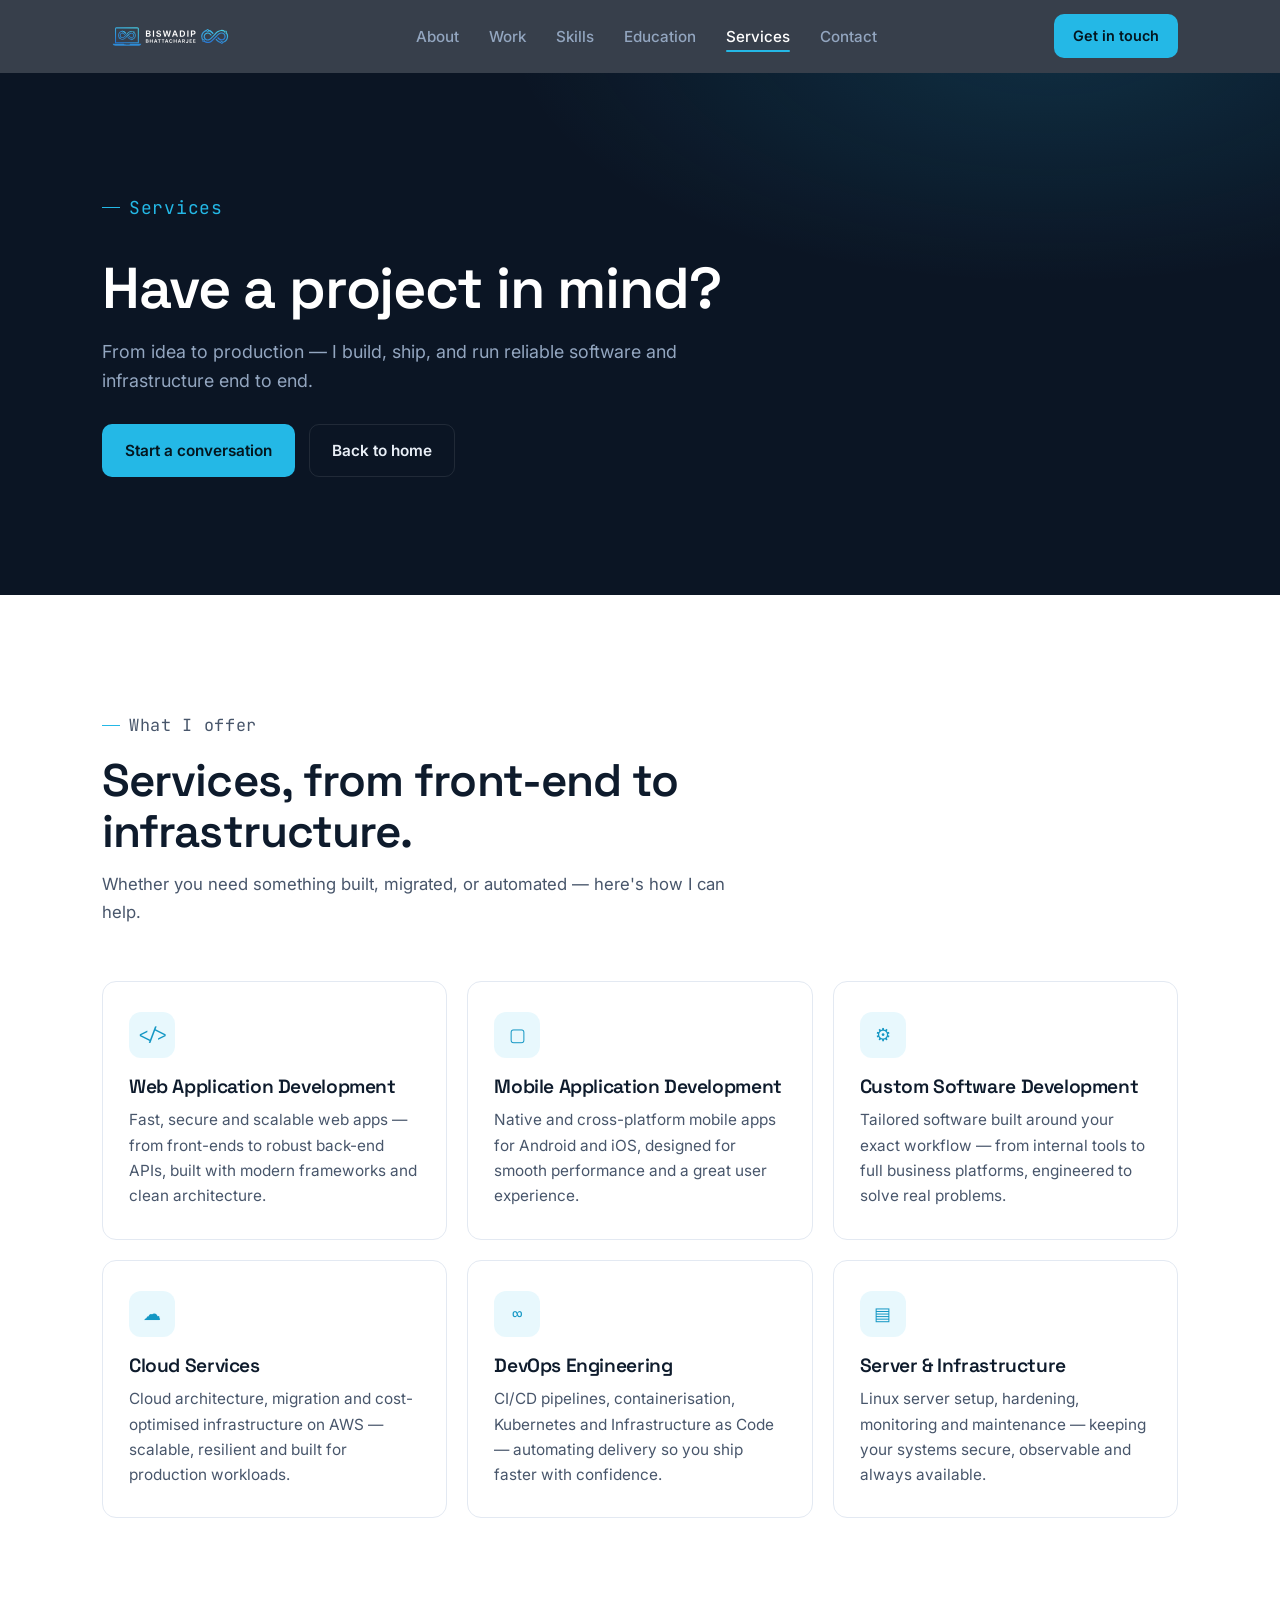
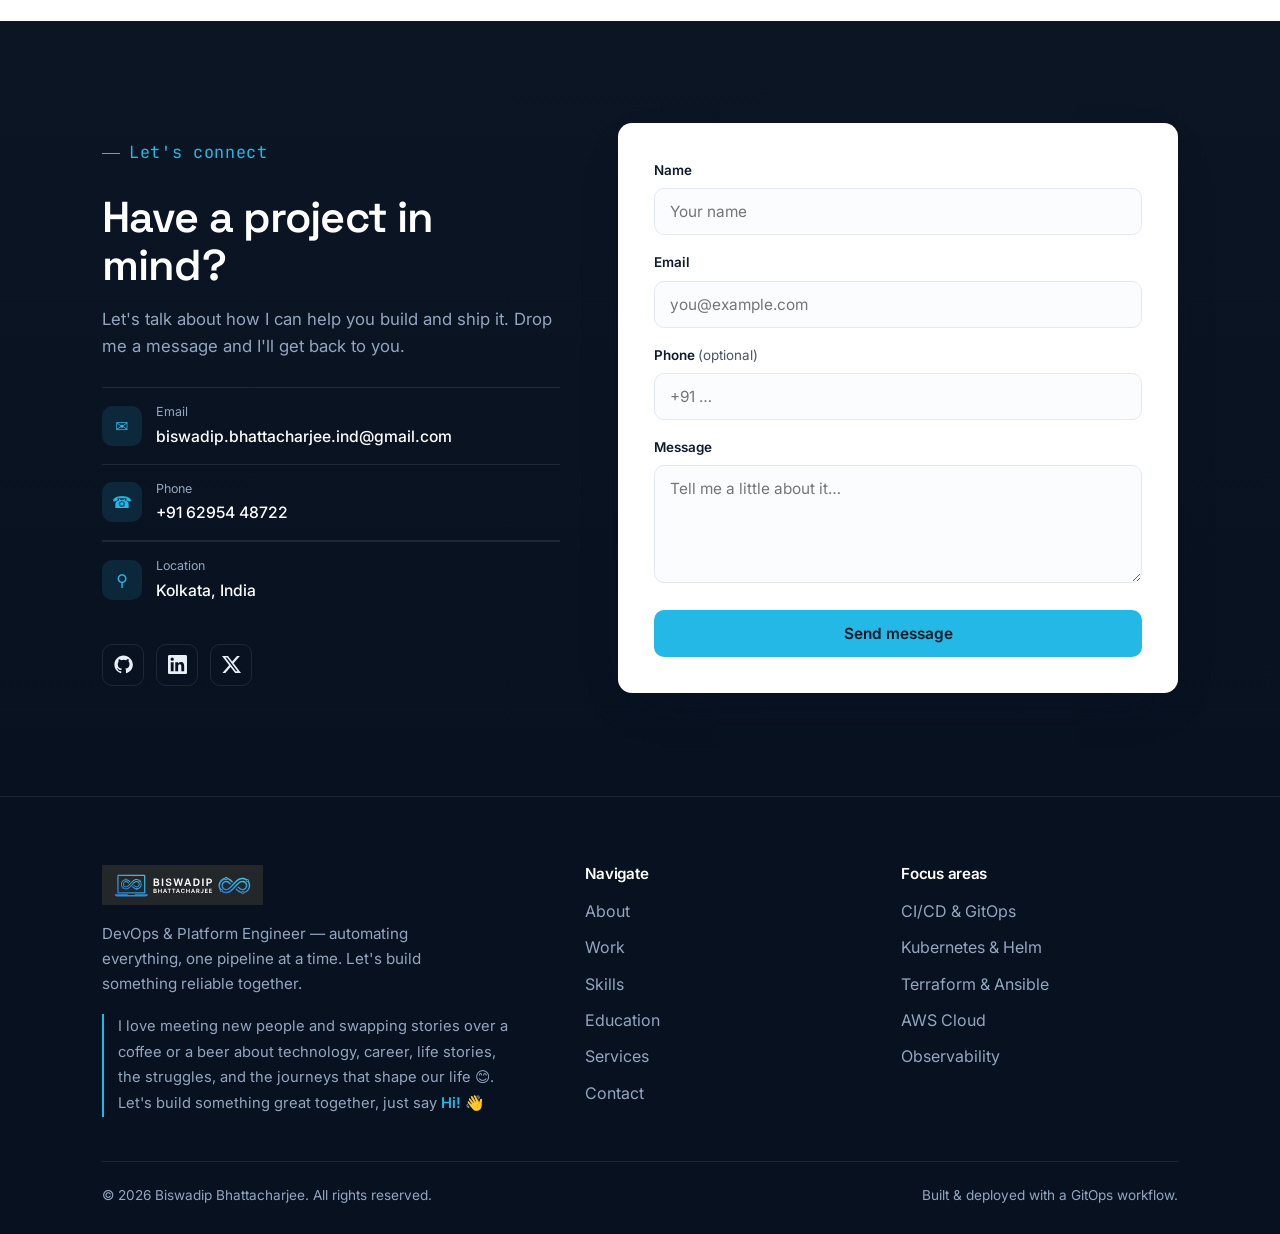
==== commit bda7dddd: "Redesign the entire application + remove old template and CSS" ====
--- a/frontend/services.html
+++ b/frontend/services.html
@@ -3,399 +3,256 @@
 
 <head>
     <meta charset="utf-8">
-    <meta http-equiv="X-UA-Compatible" content="IE=edge">
-    <title>Services | Biswadip Bhattacharjee — DevOps Engineer</title>
-    <meta name="keywords" content="Web Development, Mobile App Development, Custom Software, Cloud Services, DevOps, Server Management" />
-    <meta name="description" content="Services by Biswadip Bhattacharjee — web & mobile application development, custom software, cloud, DevOps, and server-related services.">
-    <meta name="author" content="Biswadip Bhattacharjee">
-
-    <!-- Mobile view -->
     <meta name="viewport" content="width=device-width, initial-scale=1.0">
-
-    <!-- Favicon -->
+    <title>Services — Biswadip Bhattacharjee</title>
+    <meta name="description"
+        content="Services by Biswadip Bhattacharjee — web, mobile and custom software, cloud, DevOps engineering and infrastructure.">
     <link rel="icon" type="image/png" href="images/favicon/favicon-32x32.png">
 
-    <link rel="stylesheet" type="text/css" href="js/bootstrap/bootstrap.min.css">
-
-    <!-- Template's stylesheets -->
-    <link rel="stylesheet" href="js/megamenu/stylesheets/screen.css">
-    <link rel="stylesheet" href="js/megamenu/stylesheets/onepage.css">
-    <link rel="stylesheet" href="css/theme-default.css" type="text/css">
-    <link rel="stylesheet" href="js/loaders/stylesheets/screen.css">
-    <link rel="stylesheet" href="css/corporate.css" type="text/css">
-    <link rel="stylesheet" href="fonts/font-awesome/css/font-awesome.min.css" type="text/css">
-    <link rel="stylesheet" type="text/css" href="fonts/Simple-Line-Icons-Webfont/simple-line-icons.css" media="screen" />
-    <link rel="stylesheet" href="fonts/et-line-font/et-line-font.css">
-    <link href="js/owl-carousel/owl.carousel.css" rel="stylesheet">
-    <link href="js/owl-carousel/owl.theme.css" rel="stylesheet">
-    <link href="js/animations/css/animations.min.css" rel="stylesheet" type="text/css" media="all" />
-    <!-- Template's stylesheets END -->
-
-    <!-- Style Customizer's stylesheets -->
-    <link rel="stylesheet/less" type="text/css" href="less/skin.less">
-
-    <!-- Services page styles -->
-    <style>
-        .bb-svc-hero {
-            background: linear-gradient(120deg, #2A84D6 0%, #43C2DE 100%);
-            padding: 90px 0 80px;
-            text-align: center;
-            color: #fff;
-        }
-        .bb-svc-hero h1 {
-            color: #fff;
-            font-weight: 700;
-            margin: 0 0 12px;
-            font-size: 42px;
-            letter-spacing: .5px;
-        }
-        .bb-svc-hero p {
-            color: rgba(255, 255, 255, .9);
-            font-size: 17px;
-            max-width: 640px;
-            margin: 0 auto;
-        }
-        .bb-svc-breadcrumb {
-            margin-top: 18px;
-            font-size: 14px;
-            color: rgba(255, 255, 255, .85);
-        }
-        .bb-svc-breadcrumb a {
-            color: #fff;
-            text-decoration: none;
-            border-bottom: 1px solid rgba(255, 255, 255, .5);
-        }
-        .bb-svc-breadcrumb a:hover { border-bottom-color: #fff; }
-
-        .bb-svc-section { padding: 80px 0; background: #f7f9fc; }
-
-        .bb-svc-card {
-            background: #fff;
-            border: 1px solid #eef1f6;
-            border-radius: 14px;
-            padding: 38px 30px;
-            height: 100%;
-            text-align: center;
-            transition: transform .28s ease, box-shadow .28s ease;
-            margin-bottom: 30px;
-        }
-        .bb-svc-card:hover {
-            transform: translateY(-8px);
-            box-shadow: 0 18px 40px rgba(42, 132, 214, .15);
-            border-color: transparent;
-        }
-        .bb-svc-icon {
-            width: 78px;
-            height: 78px;
-            line-height: 78px;
-            margin: 0 auto 22px;
-            border-radius: 50%;
-            background: linear-gradient(135deg, #2A84D6 0%, #43C2DE 100%);
-            color: #fff;
-            font-size: 32px;
-            box-shadow: 0 8px 20px rgba(42, 132, 214, .25);
-        }
-        .bb-svc-card h3 {
-            font-size: 20px;
-            font-weight: 600;
-            margin: 0 0 14px;
-            color: #222;
-        }
-        .bb-svc-card p {
-            font-size: 15px;
-            line-height: 1.7;
-            color: #6b7280;
-            margin: 0;
-        }
-
-        .bb-svc-cta {
-            text-align: center;
-            padding: 70px 20px;
-            background: #fff;
-        }
-        .bb-svc-cta h2 {
-            font-weight: 700;
-            font-size: 30px;
-            margin: 0 0 14px;
-            color: #222;
-        }
-        .bb-svc-cta p {
-            color: #6b7280;
-            font-size: 16px;
-            margin: 0 0 26px;
-        }
-        .bb-svc-btn {
-            display: inline-block;
-            padding: 14px 40px;
-            border-radius: 40px;
-            background: linear-gradient(135deg, #2A84D6 0%, #43C2DE 100%);
-            color: #fff !important;
-            font-weight: 600;
-            text-decoration: none;
-            transition: opacity .25s ease, transform .25s ease;
-        }
-        .bb-svc-btn:hover { opacity: .92; transform: translateY(-2px); color: #fff; }
-
-        @media (max-width: 767px) {
-            .bb-svc-hero { padding: 60px 0 55px; }
-            .bb-svc-hero h1 { font-size: 32px; }
-            .bb-svc-section { padding: 55px 0; }
-        }
-
-        @media (max-width: 767px) {
-            .bb-svc-hero { padding: 60px 0 55px; }
-            .bb-svc-hero h1 { font-size: 32px; }
-            .bb-svc-section { padding: 55px 0; }
-        }
-
-        /* Header blends into the hero — keeps white logo & nav text readable */
-        .wrapper-boxed .site-wrapper .header-section.style1 {
-            background: linear-gradient(120deg, #43C2DE 0%, #43C2DE 100%) !important;
-            box-shadow: none !important;
-        }
-        .header-section.style1 .nav.navbar-nav > li > a {
-            color: #fff !important;
-        }
-        .header-section.style1 .nav.navbar-nav > li > a:hover,
-        .header-section.style1 .nav.navbar-nav > li.active > a {
-            color: #fff !important;
-            opacity: .72;
-        }
-    </style>
-    
+    <link rel="preconnect" href="https://fonts.googleapis.com">
+    <link rel="preconnect" href="https://fonts.gstatic.com" crossorigin>
+    <link
+        href="https://fonts.googleapis.com/css2?family=Inter:wght@400;500;600;700&family=JetBrains+Mono:wght@400;500&family=Space+Grotesk:wght@500;600;700&display=swap"
+        rel="stylesheet">
+    <link rel="stylesheet" href="styles.css">
 </head>
 
 <body>
-    <div class="wrapper-boxed">
-        <div class="site-wrapper">
-
-            <!-- Header / Nav -->
-            <div class="header-section style1 pin-style">
-                <div class="container">
-                    <div class="mod-menu">
-                        <div class="row">
-                            <div class="col-sm-2">
-                                <a href="index.html" title="" class="logo mar-4">
-                                    <img src="images/logo-light-b.svg" alt="">
-                                </a>
-                            </div>
-                            <div class="col-sm-10">
-                                <div class="main-nav" id="navbar-example">
-                                    <ul class="nav navbar-nav top-nav">
-                                        <li class="visible-xs menu-icon">
-                                            <a href="javascript:void(0)" class="navbar-toggle collapsed"
-                                                data-toggle="collapse" data-target="#menu" aria-expanded="false">
-                                                <i aria-hidden="true" class="fa fa-bars"></i>
-                                            </a>
-                                        </li>
-                                    </ul>
-                                    <div id="menu" class="collapse">
-                                        <ul class="nav navbar-nav">
-                                            <li class="mega-menu">
-                                                <a href="index.html#section1">Home</a>
-                                            </li>
-                                            <li>
-                                                <a href="index.html#section2">About Me</a>
-                                            </li>
-                                            <li>
-                                                <a href="index.html#section3">Experience</a>
-                                            </li>
-                                            <li class="active">
-                                                <a href="services.html">Service</a>
-                                            </li>
-                                            <li>
-                                                <a href="index.html#section4">Tools</a>
-                                            </li>
-                                            <li>
-                                                <a href="index.html#section5">Education</a>
-                                            </li>
-                                            <li class="right">
-                                                <a href="index.html#section6">Contact</a>
-                                            </li>
-                                        </ul>
-                                    </div>
-                                </div>
-                            </div>
-                        </div>
-                    </div>
-                </div>
-            </div>
-            <!--end menu-->
-
-            <!-- Hero -->
-            <div class="bb-svc-hero">
-                <div class="container">
-                    <h1>Services</h1>
-                    <p>From idea to production — I build, ship, and run reliable software and infrastructure end to end.</p>
-                    <div class="bb-svc-breadcrumb">
-                        <a href="index.html#section1">Home</a> &nbsp;/&nbsp; Services
-                    </div>
-                </div>
-            </div>
-
-            <!-- Services grid -->
-            <div class="bb-svc-section">
-                <div class="container">
-                    <div class="row">
-
-                        <div class="col-md-4 col-sm-6">
-                            <div class="bb-svc-card">
-                                <div class="bb-svc-icon"><i class="fa fa-code"></i></div>
-                                <h3>Web Application Development</h3>
-                                <p>Fast, secure, and scalable web apps — from front-ends to robust back-end APIs, built with modern frameworks and clean architecture.</p>
-                            </div>
-                        </div>
-
-                        <div class="col-md-4 col-sm-6">
-                            <div class="bb-svc-card">
-                                <div class="bb-svc-icon"><i class="fa fa-mobile"></i></div>
-                                <h3>Mobile Application Development</h3>
-                                <p>Native and cross-platform mobile apps for Android and iOS, designed for smooth performance and a great user experience.</p>
-                            </div>
-                        </div>
-
-                        <div class="col-md-4 col-sm-6">
-                            <div class="bb-svc-card">
-                                <div class="bb-svc-icon"><i class="fa fa-cube"></i></div>
-                                <h3>Custom Software Development</h3>
-                                <p>Tailored software built around your exact workflow — from internal tools to full business platforms, engineered to solve real problems.</p>
-                            </div>
-                        </div>
-
-                        <div class="col-md-4 col-sm-6">
-                            <div class="bb-svc-card">
-                                <div class="bb-svc-icon"><i class="fa fa-cloud"></i></div>
-                                <h3>Cloud Services</h3>
-                                <p>Cloud architecture, migration, and cost-optimised infrastructure on AWS — scalable, resilient, and built for production workloads.</p>
-                            </div>
-                        </div>
-
-                        <div class="col-md-4 col-sm-6">
-                            <div class="bb-svc-card">
-                                <div class="bb-svc-icon"><i class="fa fa-refresh"></i></div>
-                                <h3>DevOps Engineering</h3>
-                                <p>CI/CD pipelines, containerisation, Kubernetes, and Infrastructure as Code — automating delivery so you ship faster with confidence.</p>
-                            </div>
-                        </div>
-
-                        <div class="col-md-4 col-sm-6">
-                            <div class="bb-svc-card">
-                                <div class="bb-svc-icon"><i class="fa fa-server"></i></div>
-                                <h3>Server & Infrastructure</h3>
-                                <p>Linux server setup, hardening, monitoring, and maintenance — keeping your systems secure, observable, and always available.</p>
-                            </div>
-                        </div>
-
-                    </div>
-                </div>
-            </div>
-
-            <!-- CTA -->
-            <div class="bb-svc-cta">
-                <div class="container">
-                    <h2>Have a project in mind?</h2>
-                    <p>Let's talk about how I can help you build and ship it.</p>
-                    <a href="index.html#section6" class="bb-svc-btn">Get in Touch with Experts</a>
-                </div>
-            </div>
-
-            <!-- Footer start -->
-            <div class="sec-padding-4 bb-footer">
-                <div class="container">
-                    <div class="row">
-                        <div class="col-md-3 col-sm-6 clearfix margin-bottom">
-                            <div class="fo-map bb-brand">
-                                <div class="footer-logo"><a href="index.html#section1"><img src="images/logo-dark-b.svg"
-                                            alt="Biswadip Bhattacharjee" /></a></div>
-                                <p class="bb-brand-tag">DevOps Engineer · Automating everything, one pipeline at a time🌐.</p>
-                                <p class="bb-brand-about">I love meeting new people and swapping stories over a coffee or a beer about technology, career, life stories, the struggles, and the journeys that shape our life😊.</p>
-                                <p class="bb-brand-cta">Let's build something great together, just say <a href="index.html#section6">Hi!</a> 👋</p>
-                            </div>
-                        </div>
-
-                        <div class="col-md-3 col-sm-6 clearfix margin-bottom">
-                            <h4 class="less-mar3 font-weight-5 bb-footer-title">Quick Links</h4>
-                            <ul class="footer-quick-links-5 bb-footer-links">
-                                <li><a href="index.html#section1">Home</a></li>
-                                <li><a href="index.html#section2">About Me</a></li>
-                                <li><a href="index.html#section3">Experience</a></li>
-                                <li><a href="services.html">Service</a></li>
-                                <li><a href="index.html#section4">Tools</a></li>
-                                <li><a href="index.html#section5">Education</a></li>
-                                <li><a href="index.html#section6">Contact</a></li>
-                            </ul>
-                        </div>
-
-                        <div class="col-md-3 col-sm-6 clearfix margin-bottom">
-                            <h4 class="less-mar3 font-weight-5 bb-footer-title">Skill Set</h4>
-                            <ul class="footer-quick-links-5 bb-footer-links">
-                                <li>Software Engineer</li>
-                                <li>Mbile Application developer</li>
-                                <li>Solution Engineer</li>
-                                <li>DevOps Evangelist</li>
-                                <li>Aspiring Agentic AI DevOps</li>
-                                <li>Hobbyist Traveller</li>
-                            </ul>
-                        </div>
-
-                        <div class="col-md-3 col-sm-6 clearfix margin-bottom">
-                            <h4 class="less-mar3 font-weight-5 bb-footer-title">Contact Me</h4>
-                            <address class="bb-footer-contact">
-                                <span class="bb-label">Current City</span>
-                                Kolkata, India
-
-                                <span class="bb-label">Phone</span>
-                                <a href="tel:+916295448722">+91 6295448722</a>
-
-                                <span class="bb-label">Email</span>
-                                <a href="mailto:biswadip.bhattacharjee.ind@gmail.com">biswadip.bhattacharjee.ind@gmail.com</a>
-                            </address>
-                            <ul class="bb-footer-social">
-                                <li><a href="https://github.com/biswadip98" target="_blank" rel="noopener" aria-label="GitHub"><i class="fa fa-github"></i></a></li>
-                                <li><a href="https://www.linkedin.com/in/biswadip-bhattacharjee/" target="_blank" rel="noopener" aria-label="LinkedIn"><i class="fa fa-linkedin"></i></a></li>
-                                <li><a href="https://x.com/BiswadipBhattacha7" target="_blank" rel="noopener" aria-label="Twitter / X"><i class="fa fa-twitter"></i></a></li>
-                                <li><a href="https://facebook.com" target="_blank" rel="noopener" aria-label="Facebook"><i class="fa fa-facebook"></i></a></li>
-                                <li><a href="https://instagram.com" target="_blank" rel="noopener" aria-label="Instagram"><i class="fa fa-instagram"></i></a></li>
-                            </ul>
-                        </div>
-
-                    </div>
-                </div>
-            </div>
-            <div class="clearfix"></div>
-            <!-- end footer -->
-
-        </div>
-    </div>
-
-    <!-- ===== PASTE YOUR SCRIPTS HERE (see Task 10) ===== -->
-
-     <!-- Scripts -->
-    <script src="js/jquery/jquery.js"></script>
-    <script src="js/bootstrap/bootstrap.min.js"></script>
-
-    <!-- Template scripts -->
-    <script src="js/megamenu/js/main.js"></script>
-    <script src="js/megamenu/js/onepage.js"></script>
-    <script src="js/owl-carousel/owl.carousel.js"></script>
-    <script src="js/owl-carousel/custom.js"></script>
-    <script src="js/template-custom/js/template-custom.js"></script>
-
-    <!-- Animations -->
-    <script type="text/javascript" src="js/animations/js/animations.min.js"></script>
-    <script type="text/javascript" src="js/animations/js/appear.min.js"></script>
-
-    <!-- Hide loader if present -->
+
+    <!-- ================= HEADER ================= -->
+    <header class="site-header" id="top">
+        <div class="wrap nav">
+            <a href="index.html" class="brand" aria-label="Biswadip Bhattacharjee — home">
+                <img src="images/logo-light-b.svg" alt="Biswadip Bhattacharjee">
+            </a>
+            <nav>
+                <ul class="nav-links">
+                    <li><a href="index.html#about">About</a></li>
+                    <li><a href="index.html#work">Work</a></li>
+                    <li><a href="index.html#skills">Skills</a></li>
+                    <li><a href="index.html#education">Education</a></li>
+                    <li><a href="services.html" class="active">Services</a></li>
+                    <li><a href="#contact">Contact</a></li>
+                </ul>
+            </nav>
+            <div class="nav-cta">
+                <a href="#contact" class="btn btn-primary">Get in touch</a>
+                <button class="hamburger" id="hamburger" aria-label="Open menu" aria-expanded="false">
+                    <span></span><span></span><span></span>
+                </button>
+            </div>
+        </div>
+        <div class="mobile-menu" id="mobileMenu">
+            <ul>
+                <li><a href="index.html#about">About</a></li>
+                <li><a href="index.html#work">Work</a></li>
+                <li><a href="index.html#skills">Skills</a></li>
+                <li><a href="index.html#education">Education</a></li>
+                <li><a href="services.html">Services</a></li>
+                <li><a href="#contact">Contact</a></li>
+            </ul>
+            <a href="#contact" class="btn btn-primary">Get in touch</a>
+        </div>
+    </header>
+
+    <!-- ================= PAGE HERO ================= -->
+    <section class="page-hero">
+        <div class="wrap">
+            <p class="kicker">Services</p>
+            <h1>Have a project in mind?</h1>
+            <p>From idea to production — I build, ship, and run reliable software and infrastructure end to end.</p>
+            <div class="hero-actions">
+                <a href="#contact" class="btn btn-primary">Start a conversation</a>
+                <a href="index.html" class="btn btn-ghost">Back to home</a>
+            </div>
+        </div>
+    </section>
+
+    <!-- ================= SERVICES GRID ================= -->
+    <section id="services">
+        <div class="wrap">
+            <div class="sec-head">
+                <p class="kicker">What I offer</p>
+                <h2>Services, from front-end to infrastructure.</h2>
+                <p>Whether you need something built, migrated, or automated — here's how I can help.</p>
+            </div>
+            <div class="svc-grid">
+                <div class="svc-card reveal">
+                    <div class="ic">&lt;/&gt;</div>
+                    <h3>Web Application Development</h3>
+                    <p>Fast, secure and scalable web apps — from front-ends to robust back-end APIs, built with modern frameworks and clean architecture.</p>
+                </div>
+                <div class="svc-card reveal">
+                    <div class="ic">▢</div>
+                    <h3>Mobile Application Development</h3>
+                    <p>Native and cross-platform mobile apps for Android and iOS, designed for smooth performance and a great user experience.</p>
+                </div>
+                <div class="svc-card reveal">
+                    <div class="ic">⚙</div>
+                    <h3>Custom Software Development</h3>
+                    <p>Tailored software built around your exact workflow — from internal tools to full business platforms, engineered to solve real problems.</p>
+                </div>
+                <div class="svc-card reveal">
+                    <div class="ic">☁</div>
+                    <h3>Cloud Services</h3>
+                    <p>Cloud architecture, migration and cost-optimised infrastructure on AWS — scalable, resilient and built for production workloads.</p>
+                </div>
+                <div class="svc-card reveal">
+                    <div class="ic">∞</div>
+                    <h3>DevOps Engineering</h3>
+                    <p>CI/CD pipelines, containerisation, Kubernetes and Infrastructure as Code — automating delivery so you ship faster with confidence.</p>
+                </div>
+                <div class="svc-card reveal">
+                    <div class="ic">▤</div>
+                    <h3>Server &amp; Infrastructure</h3>
+                    <p>Linux server setup, hardening, monitoring and maintenance — keeping your systems secure, observable and always available.</p>
+                </div>
+            </div>
+        </div>
+    </section>
+
+    <!-- ================= GET IN TOUCH ================= -->
+    <section id="contact" class="dark" style="background:linear-gradient(180deg,var(--ink),#081120)">
+        <div class="wrap contact-grid">
+            <div class="contact-info">
+                <p class="kicker">Let's connect</p>
+                <h2>Have a project in mind?</h2>
+                <p>Let's talk about how I can help you build and ship it. Drop me a message and I'll get back to you.</p>
+
+                <a class="c-line" href="mailto:biswadip.bhattacharjee.ind@gmail.com">
+                    <span class="ci">✉</span>
+                    <span><small>Email</small><b>biswadip.bhattacharjee.ind@gmail.com</b></span>
+                </a>
+                <a class="c-line" href="tel:+916295448722">
+                    <span class="ci">☎</span>
+                    <span><small>Phone</small><b>+91 62954 48722</b></span>
+                </a>
+                <div class="c-line">
+                    <span class="ci">⚲</span>
+                    <span><small>Location</small><b>Kolkata, India</b></span>
+                </div>
+
+                <div class="socials">
+                    <a href="https://github.com/biswadip98" target="_blank" rel="noopener" aria-label="GitHub">
+                        <svg viewBox="0 0 24 24"><path d="M12 .5C5.7.5.5 5.7.5 12c0 5.1 3.3 9.4 7.9 10.9.6.1.8-.2.8-.5v-2c-3.2.7-3.9-1.4-3.9-1.4-.5-1.3-1.3-1.7-1.3-1.7-1.1-.7.1-.7.1-.7 1.2.1 1.8 1.2 1.8 1.2 1 1.8 2.7 1.3 3.4 1 .1-.8.4-1.3.7-1.6-2.6-.3-5.3-1.3-5.3-5.7 0-1.3.5-2.3 1.2-3.1-.1-.3-.5-1.5.1-3.1 0 0 1-.3 3.3 1.2a11.5 11.5 0 0 1 6 0C17.3 4.8 18.3 5.1 18.3 5.1c.6 1.6.2 2.8.1 3.1.8.8 1.2 1.8 1.2 3.1 0 4.4-2.7 5.4-5.3 5.7.4.4.8 1.1.8 2.2v3.3c0 .3.2.6.8.5 4.6-1.5 7.9-5.8 7.9-10.9C23.5 5.7 18.3.5 12 .5z"/></svg>
+                    </a>
+                    <a href="https://www.linkedin.com/in/biswadip-bhattacharjee/" target="_blank" rel="noopener" aria-label="LinkedIn">
+                        <svg viewBox="0 0 24 24"><path d="M20.4 20.4h-3.6v-5.6c0-1.3 0-3-1.9-3s-2.1 1.4-2.1 2.9v5.7H9.2V9h3.4v1.6h.1c.5-.9 1.7-1.9 3.4-1.9 3.6 0 4.3 2.4 4.3 5.5v6.2zM5.3 7.4a2.1 2.1 0 1 1 0-4.2 2.1 2.1 0 0 1 0 4.2zM7.1 20.4H3.5V9h3.6v11.4zM22.2 0H1.8C.8 0 0 .8 0 1.7v20.6c0 .9.8 1.7 1.8 1.7h20.4c1 0 1.8-.8 1.8-1.7V1.7C24 .8 23.2 0 22.2 0z"/></svg>
+                    </a>
+                    <a href="https://x.com/BiswadipBhattacha7" target="_blank" rel="noopener" aria-label="X">
+                        <svg viewBox="0 0 24 24"><path d="M18.9 1.2h3.7l-8 9.1L24 22.8h-7.4l-5.8-7.6-6.6 7.6H.5l8.5-9.8L0 1.2h7.6l5.2 6.9 6.1-6.9zm-1.3 19.4h2L6.5 3.3H4.3l13.3 17.3z"/></svg>
+                    </a>
+                </div>
+            </div>
+
+            <!-- FORM: use the SAME Formspree/Jotform endpoint you set on index.html -->
+            <form class="form-card" action="https://formspree.io/f/https://formspree.io/f/mqpklnkz" method="POST">
+                <div class="fld">
+                    <label for="name">Name</label>
+                    <input type="text" id="name" name="name" placeholder="Your name" required>
+                </div>
+                <div class="fld">
+                    <label for="email">Email</label>
+                    <input type="email" id="email" name="email" placeholder="you@example.com" required>
+                </div>
+                <div class="fld">
+                    <label for="phone">Phone <span style="font-weight:400;color:var(--tx-soft)">(optional)</span></label>
+                    <input type="tel" id="phone" name="phone" placeholder="+91 …">
+                </div>
+                <div class="fld">
+                    <label for="message">Message</label>
+                    <textarea id="message" name="message" placeholder="Tell me a little about it…" required></textarea>
+                </div>
+                <button type="submit" class="btn btn-primary">Send message</button>
+            </form>
+        </div>
+    </section>
+
+    <!-- ================= FOOTER ================= -->
+    <footer class="site-footer">
+        <div class="wrap">
+            <div class="foot-grid">
+                <div class="foot-brand">
+                    <img src="images/logo-dark-b.svg" alt="Biswadip Bhattacharjee">
+                    <p>DevOps &amp; Platform Engineer — automating everything, one pipeline at a time. Let's build something reliable together.</p>
+                    <blockquote class="foot-quote">
+                        I love meeting new people and swapping stories over a coffee or a beer about
+                        technology, career, life stories, the struggles, and the journeys that shape our
+                        life 😊.<br>
+                        Let's build something great together, just say <a href="#contact">Hi!</a> 👋
+                    </blockquote>
+                </div>
+                <div class="foot-col">
+                    <h4>Navigate</h4>
+                    <ul>
+                        <li><a href="index.html#about">About</a></li>
+                        <li><a href="index.html#work">Work</a></li>
+                        <li><a href="index.html#skills">Skills</a></li>
+                        <li><a href="index.html#education">Education</a></li>
+                        <li><a href="services.html">Services</a></li>
+                        <li><a href="#contact">Contact</a></li>
+                    </ul>
+                </div>
+                <div class="foot-col">
+                    <h4>Focus areas</h4>
+                    <ul>
+                        <li>CI/CD &amp; GitOps</li>
+                        <li>Kubernetes &amp; Helm</li>
+                        <li>Terraform &amp; Ansible</li>
+                        <li>AWS Cloud</li>
+                        <li>Observability</li>
+                    </ul>
+                </div>
+            </div>
+            <div class="foot-bottom">
+                <span>© <span id="year"></span> Biswadip Bhattacharjee. All rights reserved.</span>
+                <span>Built &amp; deployed with a GitOps workflow.</span>
+            </div>
+        </div>
+    </footer>
+
+    <a href="#top" class="to-top" id="toTop" aria-label="Back to top">↑</a>
+
     <script>
-        $(window).load(function () {
-            setTimeout(function () {
-                $('.loader-live').fadeOut();
-            }, 1000);
-        })
+        (function () {
+            var header = document.getElementById('top');
+            var burger = document.getElementById('hamburger');
+            var menu = document.getElementById('mobileMenu');
+            var toTop = document.getElementById('toTop');
+
+            if (burger && menu) {
+                burger.addEventListener('click', function () {
+                    var open = menu.classList.toggle('open');
+                    burger.classList.toggle('open', open);
+                    burger.setAttribute('aria-expanded', open);
+                });
+                menu.querySelectorAll('a').forEach(function (a) {
+                    a.addEventListener('click', function () {
+                        menu.classList.remove('open');
+                        burger.classList.remove('open');
+                        burger.setAttribute('aria-expanded', 'false');
+                    });
+                });
+            }
+
+            window.addEventListener('scroll', function () {
+                var y = window.scrollY;
+                if (header) header.classList.toggle('scrolled', y > 8);
+                if (toTop) toTop.classList.toggle('show', y > 500);
+            });
+
+            var reveals = document.querySelectorAll('.reveal');
+            var ro = new IntersectionObserver(function (entries) {
+                entries.forEach(function (e) {
+                    if (e.isIntersecting) { e.target.classList.add('in'); ro.unobserve(e.target); }
+                });
+            }, { threshold: .15 });
+            reveals.forEach(function (r) { ro.observe(r); });
+
+            var yr = document.getElementById('year');
+            if (yr) yr.textContent = new Date().getFullYear();
+        })();
     </script>
-
-    <script src="js/functions/functions.js"></script>
-
 </body>
 
-</html>+</html>
--- a/frontend/styles.css
+++ b/frontend/styles.css
@@ -0,0 +1,1139 @@
+        /* ============================================================
+           DESIGN TOKENS
+           ============================================================ */
+        :root {
+            --ink: #0b1524;
+            --ink-2: #0f1d31;
+            --ink-3: #16273f;
+            --paper: #f4f7fb;
+            --card: #ffffff;
+            --acc: #24b8e6;
+            --acc-deep: #1497c4;
+            --ok: #37d39a;
+            --tx: #0e1b2c;
+            --tx-soft: #48566b;
+            --tx-on-dark: #e9eff7;
+            --tx-on-dark-soft: #93a6c0;
+            --line: #e3e9f2;
+            --line-dark: rgba(255, 255, 255, .09);
+            --radius: 14px;
+            --radius-sm: 10px;
+            --maxw: 1120px;
+            --sans: 'Inter', system-ui, -apple-system, sans-serif;
+            --disp: 'Space Grotesk', 'Inter', sans-serif;
+            --mono: 'JetBrains Mono', ui-monospace, monospace;
+            --shadow: 0 18px 50px -24px rgba(9, 20, 40, .45);
+        }
+
+        * {
+            box-sizing: border-box;
+            margin: 0;
+            padding: 0;
+        }
+
+        html {
+            scroll-behavior: smooth;
+            scroll-padding-top: 84px;
+            -webkit-text-size-adjust: 100%;
+        }
+
+        body {
+            font-family: var(--sans);
+            color: var(--tx);
+            background: var(--card);
+            line-height: 1.65;
+            overflow-x: hidden;
+            -webkit-font-smoothing: antialiased;
+        }
+
+        img {
+            max-width: 100%;
+            height: auto;
+            display: block;
+        }
+
+        a {
+            color: inherit;
+            text-decoration: none;
+        }
+
+        h1, h2, h3, h4 {
+            font-family: var(--disp);
+            line-height: 1.12;
+            letter-spacing: -.02em;
+            color: var(--tx);
+            font-weight: 600;
+        }
+
+        .wrap {
+            width: 100%;
+            max-width: var(--maxw);
+            margin: 0 auto;
+            padding: 0 22px;
+        }
+
+        section {
+            padding: clamp(58px, 8vw, 104px) 0;
+        }
+
+        .kicker {
+            font-family: var(--mono);
+            font-size: .8rem;
+            letter-spacing: .04em;
+            color: var(--acc-deep);
+            display: inline-flex;
+            align-items: center;
+            gap: 9px;
+            margin-bottom: 16px;
+        }
+
+        .kicker::before {
+            content: "";
+            width: 18px;
+            height: 1px;
+            background: var(--acc);
+        }
+
+        .dark .kicker {
+            color: var(--acc);
+        }
+
+        .sec-head {
+            max-width: 640px;
+            margin-bottom: clamp(34px, 5vw, 54px);
+        }
+
+        .sec-head h2 {
+            font-size: clamp(1.9rem, 4.2vw, 2.85rem);
+        }
+
+        .sec-head p {
+            color: var(--tx-soft);
+            margin-top: 14px;
+            font-size: 1.05rem;
+        }
+
+        .dark {
+            background: var(--ink);
+            color: var(--tx-on-dark);
+        }
+
+        .dark h2, .dark h3, .dark h4 {
+            color: #fff;
+        }
+
+        .dark .sec-head p {
+            color: var(--tx-on-dark-soft);
+        }
+
+        /* ============================================================
+           BUTTONS
+           ============================================================ */
+        .btn {
+            display: inline-flex;
+            align-items: center;
+            gap: 9px;
+            font-family: var(--sans);
+            font-weight: 600;
+            font-size: .96rem;
+            padding: 13px 22px;
+            border-radius: 10px;
+            border: 1px solid transparent;
+            cursor: pointer;
+            transition: transform .16s ease, background .16s ease, border-color .16s ease;
+        }
+
+        .btn-primary {
+            background: var(--acc);
+            color: #04161f;
+        }
+
+        .btn-primary:hover {
+            background: var(--acc-deep);
+            transform: translateY(-2px);
+        }
+
+        .btn-ghost {
+            background: transparent;
+            border-color: var(--line-dark);
+            color: var(--tx-on-dark);
+        }
+
+        .btn-ghost:hover {
+            border-color: var(--acc);
+            color: #fff;
+        }
+
+        .btn-line {
+            background: transparent;
+            border-color: var(--line);
+            color: var(--tx);
+        }
+
+        .btn-line:hover {
+            border-color: var(--acc);
+            color: var(--acc-deep);
+        }
+
+        /* ============================================================
+           HEADER / NAV
+           ============================================================ */
+        .site-header {
+            position: sticky;
+            top: 0;
+            z-index: 90;
+            background: rgba(11, 21, 36, .82);
+            backdrop-filter: blur(12px);
+            border-bottom: 1px solid transparent;
+            transition: border-color .2s ease, background .2s ease;
+        }
+
+        .site-header.scrolled {
+            border-bottom-color: var(--line-dark);
+            background: rgba(11, 21, 36, .94);
+        }
+
+        .nav {
+            display: flex;
+            align-items: center;
+            justify-content: space-between;
+            height: 72px;
+        }
+
+        .brand img {
+            height: 34px;
+            width: auto;
+        }
+
+        .nav-links {
+            display: flex;
+            align-items: center;
+            gap: 30px;
+            list-style: none;
+        }
+
+        .nav-links a {
+            color: var(--tx-on-dark-soft);
+            font-size: .95rem;
+            font-weight: 500;
+            transition: color .15s ease;
+            position: relative;
+        }
+
+        .nav-links a:hover,
+        .nav-links a.active {
+            color: #fff;
+        }
+
+        .nav-links a.active::after {
+            content: "";
+            position: absolute;
+            left: 0;
+            right: 0;
+            bottom: -6px;
+            height: 2px;
+            background: var(--acc);
+            border-radius: 2px;
+        }
+
+        .nav-cta {
+            display: flex;
+            align-items: center;
+            gap: 14px;
+        }
+
+        .nav-cta .btn {
+            padding: 9px 18px;
+            font-size: .9rem;
+        }
+
+        .hamburger {
+            display: none;
+            width: 44px;
+            height: 44px;
+            border: 1px solid var(--line-dark);
+            border-radius: 10px;
+            background: transparent;
+            cursor: pointer;
+            position: relative;
+        }
+
+        .hamburger span {
+            position: absolute;
+            left: 11px;
+            right: 11px;
+            height: 2px;
+            background: #fff;
+            border-radius: 2px;
+            transition: transform .25s ease, opacity .2s ease;
+        }
+
+        .hamburger span:nth-child(1) { top: 15px; }
+        .hamburger span:nth-child(2) { top: 21px; }
+        .hamburger span:nth-child(3) { top: 27px; }
+
+        .hamburger.open span:nth-child(1) { transform: translateY(6px) rotate(45deg); }
+        .hamburger.open span:nth-child(2) { opacity: 0; }
+        .hamburger.open span:nth-child(3) { transform: translateY(-6px) rotate(-45deg); }
+
+        /* ============================================================
+           HERO
+           ============================================================ */
+        .hero {
+            background:
+                radial-gradient(900px 420px at 82% -8%, rgba(36, 184, 230, .16), transparent 60%),
+                var(--ink);
+            color: var(--tx-on-dark);
+            padding: clamp(46px, 7vw, 88px) 0 clamp(58px, 8vw, 96px);
+        }
+
+        .hero-grid {
+            display: grid;
+            grid-template-columns: 1.15fr .85fr;
+            gap: clamp(34px, 5vw, 64px);
+            align-items: center;
+        }
+
+        .hero h1 {
+            font-size: clamp(2.4rem, 6vw, 4rem);
+            color: #fff;
+            margin: 8px 0 18px;
+        }
+
+        .hero h1 .accent {
+            color: var(--acc);
+        }
+
+        .hero-role {
+            font-family: var(--mono);
+            font-size: .92rem;
+            color: var(--acc);
+            letter-spacing: .02em;
+        }
+
+        .hero p.lead {
+            color: var(--tx-on-dark-soft);
+            font-size: 1.12rem;
+            max-width: 46ch;
+            margin-bottom: 30px;
+        }
+
+        .hero-actions {
+            display: flex;
+            flex-wrap: wrap;
+            gap: 14px;
+            margin-bottom: 34px;
+        }
+
+        .hero-stats {
+            display: flex;
+            flex-wrap: wrap;
+            gap: 26px;
+            padding-top: 26px;
+            border-top: 1px solid var(--line-dark);
+        }
+
+        .hero-stats .stat b {
+            font-family: var(--disp);
+            font-size: 1.5rem;
+            color: #fff;
+            display: block;
+        }
+
+        .hero-stats .stat span {
+            font-size: .84rem;
+            color: var(--tx-on-dark-soft);
+        }
+
+        /* terminal / pipeline card */
+        .term {
+            background: linear-gradient(180deg, var(--ink-2), var(--ink-3));
+            border: 1px solid var(--line-dark);
+            border-radius: var(--radius);
+            box-shadow: var(--shadow);
+            overflow: hidden;
+            font-family: var(--mono);
+            font-size: .82rem;
+        }
+
+        .term-bar {
+            display: flex;
+            align-items: center;
+            gap: 7px;
+            padding: 13px 16px;
+            border-bottom: 1px solid var(--line-dark);
+            background: rgba(0, 0, 0, .18);
+        }
+
+        .term-bar i {
+            width: 11px;
+            height: 11px;
+            border-radius: 50%;
+            display: block;
+        }
+
+        .term-bar i:nth-child(1) { background: #ff5f57; }
+        .term-bar i:nth-child(2) { background: #febc2e; }
+        .term-bar i:nth-child(3) { background: #28c840; }
+
+        .term-bar span {
+            margin-left: 8px;
+            color: var(--tx-on-dark-soft);
+            font-size: .76rem;
+        }
+
+        .term-body {
+            padding: 18px 18px 20px;
+            color: #cfe0f2;
+        }
+
+        .term-body .cmd {
+            color: #fff;
+        }
+
+        .term-body .cmd::before {
+            content: "$ ";
+            color: var(--acc);
+        }
+
+        .term-body .app-status {
+            display: flex;
+            gap: 8px;
+            margin: 12px 0 16px;
+            flex-wrap: wrap;
+        }
+
+        .badge {
+            display: inline-flex;
+            align-items: center;
+            gap: 6px;
+            padding: 4px 10px;
+            border-radius: 20px;
+            font-size: .74rem;
+            border: 1px solid var(--line-dark);
+        }
+
+        .badge.ok {
+            color: var(--ok);
+            border-color: rgba(55, 211, 154, .35);
+            background: rgba(55, 211, 154, .08);
+        }
+
+        .stage {
+            display: flex;
+            align-items: center;
+            gap: 10px;
+            padding: 5px 0;
+            color: var(--tx-on-dark-soft);
+        }
+
+        .stage b {
+            color: #dfeaf6;
+            font-weight: 500;
+        }
+
+        .check {
+            color: var(--ok);
+            font-weight: 700;
+        }
+
+        .stage .dur {
+            margin-left: auto;
+            font-size: .72rem;
+            opacity: .7;
+        }
+
+        /* ============================================================
+           ABOUT
+           ============================================================ */
+        .about-grid {
+            display: grid;
+            grid-template-columns: .82fr 1.18fr;
+            gap: clamp(30px, 5vw, 60px);
+            align-items: center;
+        }
+
+        .about-photo {
+            position: relative;
+        }
+
+        .about-photo img {
+            border-radius: var(--radius);
+            width: 100%;
+            object-fit: cover;
+            box-shadow: var(--shadow);
+        }
+
+        .about-photo .tag {
+            position: absolute;
+            left: 16px;
+            bottom: 16px;
+            background: var(--card);
+            border: 1px solid var(--line);
+            border-radius: 12px;
+            padding: 10px 14px;
+            font-size: .82rem;
+            font-weight: 600;
+            box-shadow: var(--shadow);
+            display: flex;
+            align-items: center;
+            gap: 8px;
+        }
+
+        .about-photo .tag .dot {
+            width: 9px;
+            height: 9px;
+            border-radius: 50%;
+            background: var(--ok);
+            box-shadow: 0 0 0 4px rgba(55, 211, 154, .18);
+        }
+
+        .about-body p {
+            color: var(--tx-soft);
+            margin-bottom: 16px;
+            font-size: 1.05rem;
+        }
+
+        .about-list {
+            list-style: none;
+            display: grid;
+            grid-template-columns: 1fr 1fr;
+            gap: 12px 22px;
+            margin-top: 22px;
+        }
+
+        .about-list li {
+            display: flex;
+            align-items: flex-start;
+            gap: 10px;
+            font-size: .96rem;
+            font-weight: 500;
+        }
+
+        .about-list li::before {
+            content: "";
+            width: 7px;
+            height: 7px;
+            margin-top: 8px;
+            border-radius: 2px;
+            background: var(--acc);
+            flex: none;
+        }
+
+        /* ============================================================
+           WHAT I DO
+           ============================================================ */
+        .do-grid {
+            display: grid;
+            grid-template-columns: repeat(4, 1fr);
+            gap: 18px;
+        }
+
+        .do-card {
+            border: 1px solid var(--line-dark);
+            border-radius: var(--radius);
+            padding: 26px 22px;
+            background: var(--ink-2);
+            transition: border-color .2s ease, transform .2s ease;
+        }
+
+        .do-card:hover {
+            border-color: rgba(36, 184, 230, .5);
+            transform: translateY(-4px);
+        }
+
+        .do-card .ic {
+            width: 42px;
+            height: 42px;
+            border-radius: 11px;
+            display: grid;
+            place-items: center;
+            background: rgba(36, 184, 230, .12);
+            color: var(--acc);
+            margin-bottom: 16px;
+            font-family: var(--mono);
+            font-size: 1.1rem;
+        }
+
+        .do-card h3 {
+            font-size: 1.12rem;
+            color: #fff;
+            margin-bottom: 8px;
+        }
+
+        .do-card p {
+            color: var(--tx-on-dark-soft);
+            font-size: .93rem;
+        }
+
+        /* ============================================================
+           EXPERIENCE TIMELINE
+           ============================================================ */
+        .timeline {
+            position: relative;
+            margin-left: 6px;
+        }
+
+        .timeline::before {
+            content: "";
+            position: absolute;
+            left: 7px;
+            top: 6px;
+            bottom: 6px;
+            width: 2px;
+            background: var(--line);
+        }
+
+        .tl-item {
+            position: relative;
+            padding: 0 0 34px 40px;
+        }
+
+        .tl-item:last-child {
+            padding-bottom: 0;
+        }
+
+        .tl-item::before {
+            content: "";
+            position: absolute;
+            left: 0;
+            top: 4px;
+            width: 16px;
+            height: 16px;
+            border-radius: 50%;
+            background: var(--card);
+            border: 3px solid var(--acc);
+        }
+
+        .tl-item .when {
+            font-family: var(--mono);
+            font-size: .82rem;
+            color: var(--acc-deep);
+        }
+
+        .tl-item h3 {
+            font-size: 1.28rem;
+            margin: 6px 0 2px;
+        }
+
+        .tl-item .org {
+            font-weight: 600;
+            color: var(--tx);
+            font-size: .98rem;
+        }
+
+        .tl-item .org span {
+            color: var(--tx-soft);
+            font-weight: 400;
+        }
+
+        .tl-item p {
+            color: var(--tx-soft);
+            margin-top: 10px;
+            max-width: 62ch;
+        }
+
+        /* ============================================================
+           SKILLS
+           ============================================================ */
+        .filter-bar {
+            display: flex;
+            flex-wrap: wrap;
+            gap: 10px;
+            margin-bottom: 32px;
+        }
+
+        .chip {
+            font-family: var(--sans);
+            font-size: .88rem;
+            font-weight: 500;
+            padding: 8px 16px;
+            border-radius: 30px;
+            border: 1px solid var(--line);
+            background: var(--card);
+            color: var(--tx-soft);
+            cursor: pointer;
+            transition: all .16s ease;
+        }
+
+        .chip:hover {
+            border-color: var(--acc);
+            color: var(--acc-deep);
+        }
+
+        .chip.active {
+            background: var(--tx);
+            border-color: var(--tx);
+            color: #fff;
+        }
+
+        .skill-grid {
+            display: grid;
+            grid-template-columns: repeat(auto-fill, minmax(158px, 1fr));
+            gap: 14px;
+        }
+
+        .skill {
+            display: flex;
+            align-items: center;
+            gap: 13px;
+            padding: 15px 16px;
+            border: 1px solid var(--line);
+            border-radius: var(--radius-sm);
+            background: var(--card);
+            transition: border-color .16s ease, transform .16s ease, box-shadow .16s ease;
+        }
+
+        .skill:hover {
+            border-color: rgba(36, 184, 230, .55);
+            transform: translateY(-3px);
+            box-shadow: var(--shadow);
+        }
+
+        .skill img {
+            width: 34px;
+            height: 34px;
+            object-fit: contain;
+            border-radius: 7px;
+            flex: none;
+        }
+
+        .skill b {
+            font-size: .95rem;
+            font-weight: 600;
+            display: block;
+            line-height: 1.2;
+        }
+
+        .skill small {
+            color: var(--tx-soft);
+            font-size: .76rem;
+        }
+
+        .skill.hide {
+            display: none;
+        }
+
+        /* ============================================================
+           EDUCATION
+           ============================================================ */
+        .edu-grid {
+            display: grid;
+            grid-template-columns: repeat(3, 1fr);
+            gap: 20px;
+        }
+
+        .edu-card {
+            border: 1px solid var(--line-dark);
+            border-radius: var(--radius);
+            padding: 28px 24px;
+            background: var(--ink-2);
+            position: relative;
+        }
+
+        .edu-card .yr {
+            font-family: var(--mono);
+            font-size: .8rem;
+            color: var(--acc);
+        }
+
+        .edu-card h3 {
+            color: #fff;
+            font-size: 1.22rem;
+            margin: 10px 0 6px;
+        }
+
+        .edu-card .inst {
+            color: #cdd9e8;
+            font-weight: 500;
+            font-size: .95rem;
+            margin-bottom: 12px;
+        }
+
+        .edu-card p {
+            color: var(--tx-on-dark-soft);
+            font-size: .9rem;
+        }
+
+        /* ============================================================
+           CONTACT
+           ============================================================ */
+        .contact-grid {
+            display: grid;
+            grid-template-columns: .9fr 1.1fr;
+            gap: clamp(30px, 5vw, 58px);
+            align-items: start;
+        }
+
+        .contact-info h2 {
+            color: #fff;
+            font-size: clamp(1.9rem, 4vw, 2.7rem);
+        }
+
+        .contact-info p {
+            color: var(--tx-on-dark-soft);
+            margin: 16px 0 26px;
+            font-size: 1.05rem;
+            max-width: 42ch;
+        }
+
+        .c-line {
+            display: flex;
+            align-items: center;
+            gap: 14px;
+            padding: 14px 0;
+            border-top: 1px solid var(--line-dark);
+        }
+
+        .c-line:last-of-type {
+            border-bottom: 1px solid var(--line-dark);
+        }
+
+        .c-line .ci {
+            width: 40px;
+            height: 40px;
+            border-radius: 10px;
+            background: rgba(36, 184, 230, .12);
+            color: var(--acc);
+            display: grid;
+            place-items: center;
+            flex: none;
+        }
+
+        .c-line small {
+            color: var(--tx-on-dark-soft);
+            display: block;
+            font-size: .78rem;
+        }
+
+        .c-line b {
+            color: #fff;
+            font-weight: 500;
+            font-size: .98rem;
+        }
+
+        .socials {
+            display: flex;
+            gap: 12px;
+            margin-top: 26px;
+        }
+
+        .socials a {
+            width: 42px;
+            height: 42px;
+            border-radius: 10px;
+            border: 1px solid var(--line-dark);
+            display: grid;
+            place-items: center;
+            color: var(--tx-on-dark);
+            transition: all .16s ease;
+        }
+
+        .socials a:hover {
+            border-color: var(--acc);
+            color: var(--acc);
+            transform: translateY(-3px);
+        }
+
+        .socials svg {
+            width: 19px;
+            height: 19px;
+            fill: currentColor;
+        }
+
+        .form-card {
+            background: var(--card);
+            border-radius: var(--radius);
+            padding: clamp(24px, 4vw, 36px);
+            box-shadow: var(--shadow);
+        }
+
+        .form-card .fld {
+            margin-bottom: 16px;
+        }
+
+        .form-card label {
+            display: block;
+            font-size: .84rem;
+            font-weight: 600;
+            color: var(--tx);
+            margin-bottom: 7px;
+        }
+
+        .form-card input,
+        .form-card textarea {
+            width: 100%;
+            padding: 13px 15px;
+            border: 1px solid var(--line);
+            border-radius: 10px;
+            font-family: var(--sans);
+            font-size: .96rem;
+            color: var(--tx);
+            background: #fbfcfe;
+            transition: border-color .15s ease, box-shadow .15s ease;
+        }
+
+        .form-card input:focus,
+        .form-card textarea:focus {
+            outline: none;
+            border-color: var(--acc);
+            box-shadow: 0 0 0 3px rgba(36, 184, 230, .16);
+        }
+
+        .form-card textarea {
+            resize: vertical;
+            min-height: 118px;
+        }
+
+        .form-card .btn-primary {
+            width: 100%;
+            justify-content: center;
+            margin-top: 4px;
+        }
+
+        /* ============================================================
+           FOOTER
+           ============================================================ */
+        .site-footer {
+            background: #081120;
+            border-top: 1px solid var(--line-dark);
+            padding: clamp(46px, 6vw, 68px) 0 28px;
+            color: var(--tx-on-dark-soft);
+        }
+
+        .foot-grid {
+            display: grid;
+            grid-template-columns: 1.6fr 1fr 1fr;
+            gap: 40px;
+        }
+
+        .foot-brand img {
+            height: 40px;
+            margin-bottom: 16px;
+        }
+
+        .foot-brand p {
+            font-size: .95rem;
+            max-width: 38ch;
+        }
+
+        .foot-col h4 {
+            color: #fff;
+            font-size: .95rem;
+            margin-bottom: 16px;
+            font-family: var(--sans);
+            font-weight: 600;
+        }
+
+        .foot-col ul {
+            list-style: none;
+        }
+
+        .foot-col li {
+            margin-bottom: 10px;
+        }
+
+        .foot-col a:hover {
+            color: var(--acc);
+        }
+
+        .foot-bottom {
+            margin-top: 44px;
+            padding-top: 22px;
+            border-top: 1px solid var(--line-dark);
+            display: flex;
+            justify-content: space-between;
+            flex-wrap: wrap;
+            gap: 12px;
+            font-size: .85rem;
+        }
+
+        /* back to top */
+        .to-top {
+            position: fixed;
+            right: 20px;
+            bottom: 20px;
+            width: 46px;
+            height: 46px;
+            border-radius: 12px;
+            background: var(--acc);
+            color: #04161f;
+            display: grid;
+            place-items: center;
+            opacity: 0;
+            pointer-events: none;
+            transform: translateY(10px);
+            transition: all .25s ease;
+            z-index: 80;
+            box-shadow: var(--shadow);
+        }
+
+        .to-top.show {
+            opacity: 1;
+            pointer-events: auto;
+            transform: translateY(0);
+        }
+
+        /* reveal */
+        .reveal {
+            opacity: 0;
+            transform: translateY(18px);
+            transition: opacity .6s ease, transform .6s ease;
+        }
+
+        .reveal.in {
+            opacity: 1;
+            transform: none;
+        }
+
+        /* ============================================================
+           RESPONSIVE
+           ============================================================ */
+        @media (max-width: 940px) {
+            .hero-grid { grid-template-columns: 1fr; }
+            .term { max-width: 460px; }
+            .about-grid { grid-template-columns: 1fr; }
+            .about-photo { max-width: 420px; }
+            .do-grid { grid-template-columns: 1fr 1fr; }
+            .edu-grid { grid-template-columns: 1fr; max-width: 520px; }
+            .contact-grid { grid-template-columns: 1fr; }
+            .foot-grid { grid-template-columns: 1fr 1fr; }
+            .foot-brand { grid-column: 1 / -1; }
+        }
+
+        @media (max-width: 720px) {
+            .nav-links, .nav-cta .btn { display: none; }
+            .hamburger { display: block; }
+
+            .mobile-menu {
+                position: fixed;
+                inset: 72px 0 auto 0;
+                background: var(--ink-2);
+                border-bottom: 1px solid var(--line-dark);
+                transform: translateY(-140%);
+                transition: transform .3s ease;
+                z-index: 89;
+                padding: 14px 22px 26px;
+            }
+
+            .mobile-menu.open { transform: translateY(0); }
+
+            .mobile-menu ul { list-style: none; }
+
+            .mobile-menu li {
+                border-bottom: 1px solid var(--line-dark);
+            }
+
+            .mobile-menu a {
+                display: block;
+                padding: 15px 4px;
+                color: var(--tx-on-dark);
+                font-size: 1.02rem;
+                font-weight: 500;
+            }
+
+            .mobile-menu .btn {
+                width: 100%;
+                justify-content: center;
+                margin-top: 18px;
+            }
+
+            .about-list { grid-template-columns: 1fr; }
+            .do-grid { grid-template-columns: 1fr; }
+            .hero-stats { gap: 20px 26px; }
+            .foot-grid { grid-template-columns: 1fr; gap: 30px; }
+            .foot-bottom { flex-direction: column; }
+        }
+
+        .mobile-menu { display: none; }
+        @media (max-width: 720px) { .mobile-menu { display: block; } }
+
+        @media (prefers-reduced-motion: reduce) {
+            * { scroll-behavior: auto; }
+            .reveal { opacity: 1; transform: none; transition: none; }
+        }
+    
+
+        /* ============================================================
+           SUBPAGE HERO (services)
+           ============================================================ */
+        .page-hero {
+            background:
+                radial-gradient(900px 420px at 82% -8%, rgba(36, 184, 230, .16), transparent 60%),
+                var(--ink);
+            color: var(--tx-on-dark);
+            padding: clamp(66px, 10vw, 116px) 0 clamp(50px, 7vw, 84px);
+        }
+
+        .page-hero .kicker { color: var(--acc); }
+
+        .page-hero h1 {
+            color: #fff;
+            font-size: clamp(2.2rem, 5.5vw, 3.6rem);
+            margin: 6px 0 16px;
+        }
+
+        .page-hero p {
+            color: var(--tx-on-dark-soft);
+            font-size: 1.12rem;
+            max-width: 54ch;
+            margin-bottom: 28px;
+        }
+
+        /* ============================================================
+           SERVICES GRID
+           ============================================================ */
+        .svc-grid {
+            display: grid;
+            grid-template-columns: repeat(3, 1fr);
+            gap: 20px;
+        }
+
+        .svc-card {
+            border: 1px solid var(--line);
+            border-radius: var(--radius);
+            padding: 30px 26px;
+            background: var(--card);
+            transition: border-color .2s ease, transform .2s ease, box-shadow .2s ease;
+        }
+
+        .svc-card:hover {
+            border-color: rgba(36, 184, 230, .5);
+            transform: translateY(-5px);
+            box-shadow: var(--shadow);
+        }
+
+        .svc-card .ic {
+            width: 46px;
+            height: 46px;
+            border-radius: 12px;
+            display: grid;
+            place-items: center;
+            background: rgba(36, 184, 230, .1);
+            color: var(--acc-deep);
+            margin-bottom: 18px;
+            font-family: var(--mono);
+            font-size: 1.1rem;
+        }
+
+        .svc-card h3 { font-size: 1.2rem; margin-bottom: 10px; }
+        .svc-card p { color: var(--tx-soft); font-size: .96rem; }
+
+        @media (max-width: 940px) { .svc-grid { grid-template-columns: 1fr 1fr; } }
+        @media (max-width: 640px) { .svc-grid { grid-template-columns: 1fr; } }
+
+        /* ============================================================
+           FOOTER QUOTE
+           ============================================================ */
+        .foot-quote {
+            margin-top: 18px;
+            font-size: .92rem;
+            color: var(--tx-on-dark-soft);
+            max-width: 46ch;
+            line-height: 1.75;
+            border-left: 2px solid var(--acc);
+            padding-left: 14px;
+        }
+
+        .foot-quote a { color: var(--acc); font-weight: 600; }
+        .foot-quote a:hover { text-decoration: underline; }
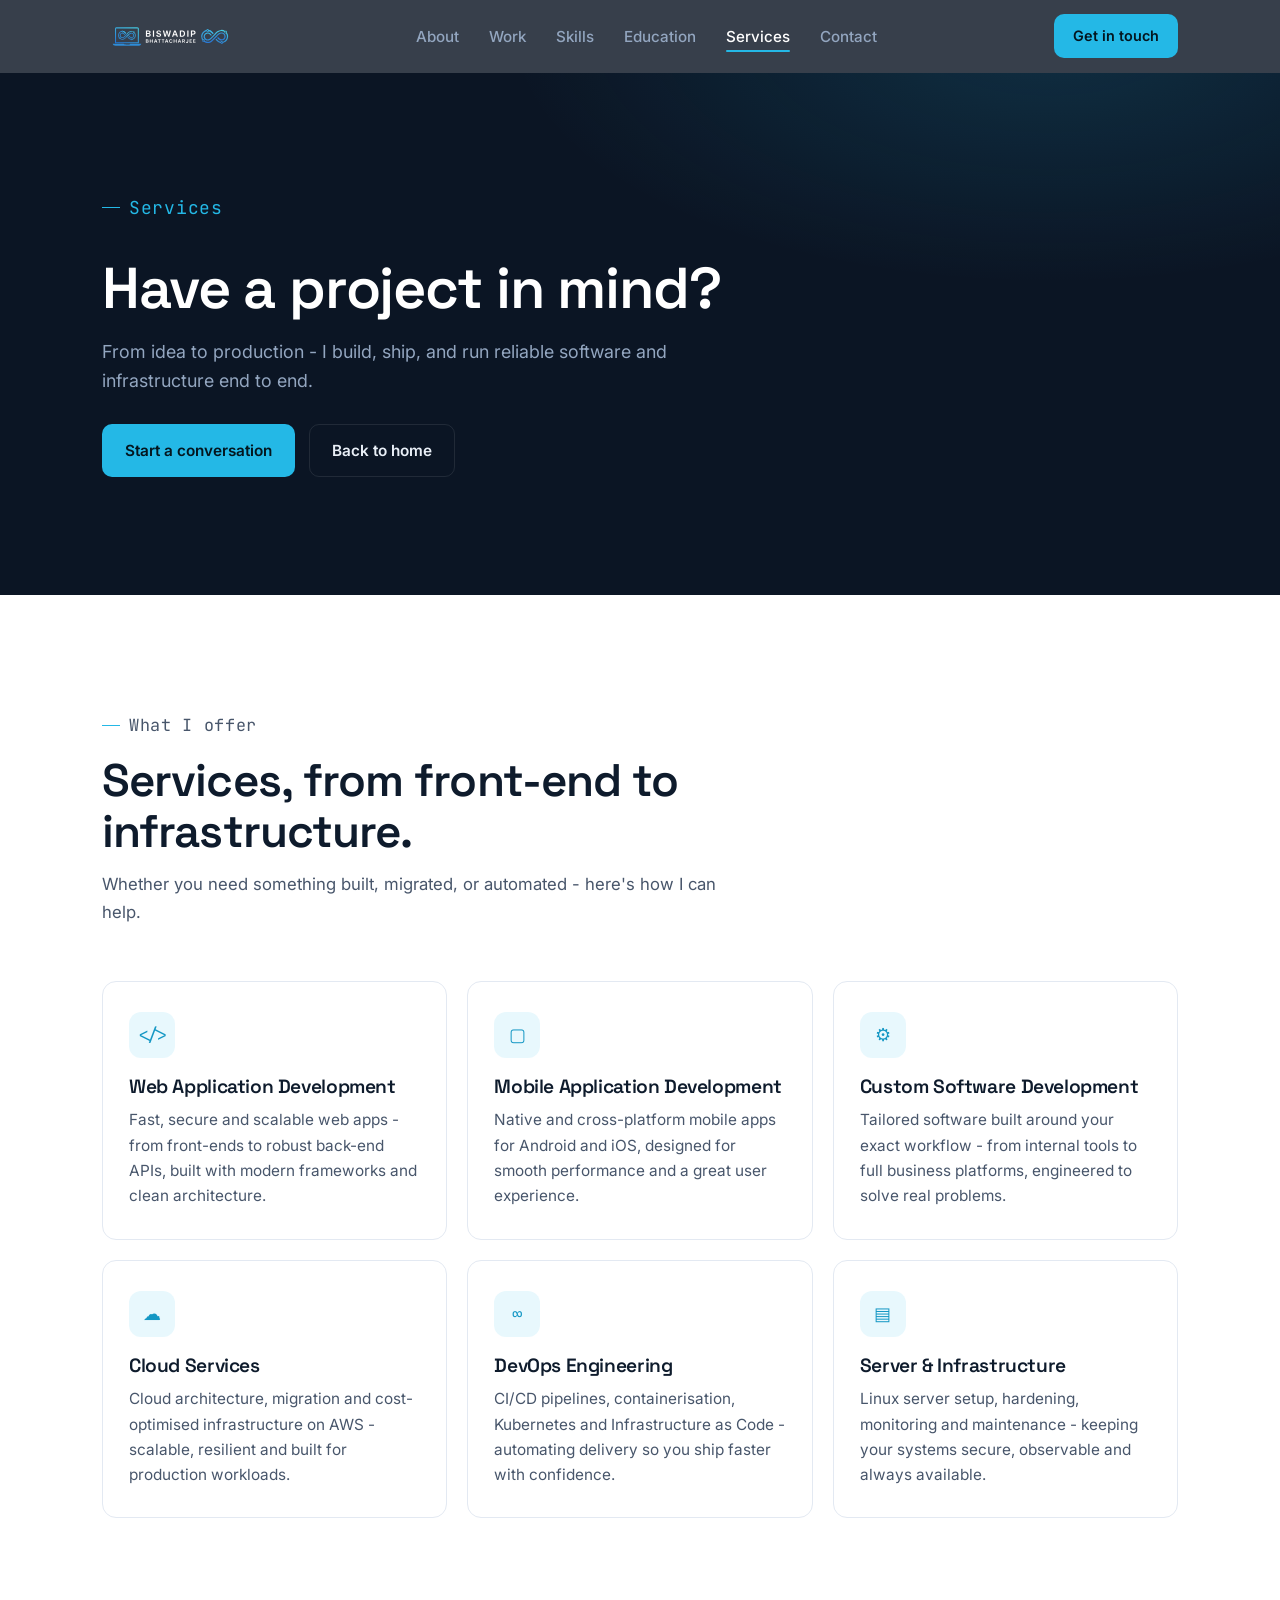
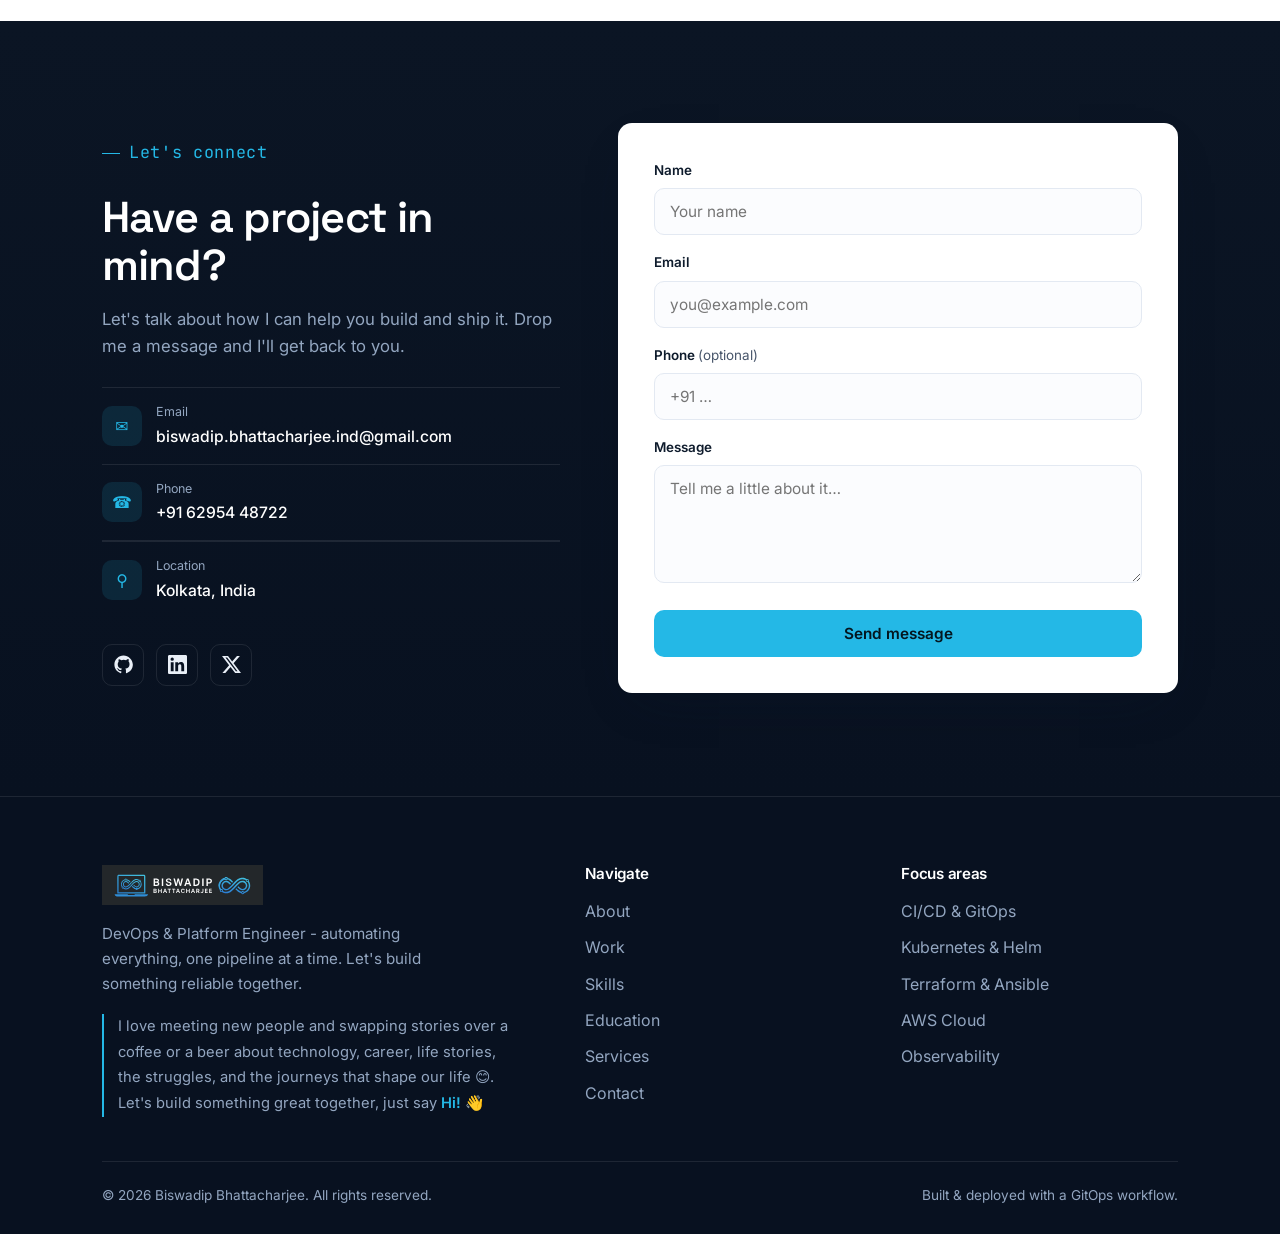
==== commit 0ef9c886: "Sonar: exclude static frontend from duplication detection" ====
--- a/frontend/services.html
+++ b/frontend/services.html
@@ -4,9 +4,9 @@
 <head>
     <meta charset="utf-8">
     <meta name="viewport" content="width=device-width, initial-scale=1.0">
-    <title>Services — Biswadip Bhattacharjee</title>
+    <title>Services - Biswadip Bhattacharjee</title>
     <meta name="description"
-        content="Services by Biswadip Bhattacharjee — web, mobile and custom software, cloud, DevOps engineering and infrastructure.">
+        content="Services by Biswadip Bhattacharjee - web, mobile and custom software, cloud, DevOps engineering and infrastructure.">
     <link rel="icon" type="image/png" href="images/favicon/favicon-32x32.png">
 
     <link rel="preconnect" href="https://fonts.googleapis.com">
@@ -22,7 +22,7 @@
     <!-- ================= HEADER ================= -->
     <header class="site-header" id="top">
         <div class="wrap nav">
-            <a href="index.html" class="brand" aria-label="Biswadip Bhattacharjee — home">
+            <a href="index.html" class="brand" aria-label="Biswadip Bhattacharjee - home">
                 <img src="images/logo-light-b.svg" alt="Biswadip Bhattacharjee">
             </a>
             <nav>
@@ -60,7 +60,7 @@
         <div class="wrap">
             <p class="kicker">Services</p>
             <h1>Have a project in mind?</h1>
-            <p>From idea to production — I build, ship, and run reliable software and infrastructure end to end.</p>
+            <p>From idea to production - I build, ship, and run reliable software and infrastructure end to end.</p>
             <div class="hero-actions">
                 <a href="#contact" class="btn btn-primary">Start a conversation</a>
                 <a href="index.html" class="btn btn-ghost">Back to home</a>
@@ -74,13 +74,13 @@
             <div class="sec-head">
                 <p class="kicker">What I offer</p>
                 <h2>Services, from front-end to infrastructure.</h2>
-                <p>Whether you need something built, migrated, or automated — here's how I can help.</p>
+                <p>Whether you need something built, migrated, or automated - here's how I can help.</p>
             </div>
             <div class="svc-grid">
                 <div class="svc-card reveal">
                     <div class="ic">&lt;/&gt;</div>
                     <h3>Web Application Development</h3>
-                    <p>Fast, secure and scalable web apps — from front-ends to robust back-end APIs, built with modern frameworks and clean architecture.</p>
+                    <p>Fast, secure and scalable web apps - from front-ends to robust back-end APIs, built with modern frameworks and clean architecture.</p>
                 </div>
                 <div class="svc-card reveal">
                     <div class="ic">▢</div>
@@ -90,22 +90,22 @@
                 <div class="svc-card reveal">
                     <div class="ic">⚙</div>
                     <h3>Custom Software Development</h3>
-                    <p>Tailored software built around your exact workflow — from internal tools to full business platforms, engineered to solve real problems.</p>
+                    <p>Tailored software built around your exact workflow - from internal tools to full business platforms, engineered to solve real problems.</p>
                 </div>
                 <div class="svc-card reveal">
                     <div class="ic">☁</div>
                     <h3>Cloud Services</h3>
-                    <p>Cloud architecture, migration and cost-optimised infrastructure on AWS — scalable, resilient and built for production workloads.</p>
+                    <p>Cloud architecture, migration and cost-optimised infrastructure on AWS - scalable, resilient and built for production workloads.</p>
                 </div>
                 <div class="svc-card reveal">
                     <div class="ic">∞</div>
                     <h3>DevOps Engineering</h3>
-                    <p>CI/CD pipelines, containerisation, Kubernetes and Infrastructure as Code — automating delivery so you ship faster with confidence.</p>
+                    <p>CI/CD pipelines, containerisation, Kubernetes and Infrastructure as Code - automating delivery so you ship faster with confidence.</p>
                 </div>
                 <div class="svc-card reveal">
                     <div class="ic">▤</div>
                     <h3>Server &amp; Infrastructure</h3>
-                    <p>Linux server setup, hardening, monitoring and maintenance — keeping your systems secure, observable and always available.</p>
+                    <p>Linux server setup, hardening, monitoring and maintenance - keeping your systems secure, observable and always available.</p>
                 </div>
             </div>
         </div>
@@ -174,7 +174,7 @@
             <div class="foot-grid">
                 <div class="foot-brand">
                     <img src="images/logo-dark-b.svg" alt="Biswadip Bhattacharjee">
-                    <p>DevOps &amp; Platform Engineer — automating everything, one pipeline at a time. Let's build something reliable together.</p>
+                    <p>DevOps &amp; Platform Engineer - automating everything, one pipeline at a time. Let's build something reliable together.</p>
                     <blockquote class="foot-quote">
                         I love meeting new people and swapping stories over a coffee or a beer about
                         technology, career, life stories, the struggles, and the journeys that shape our
